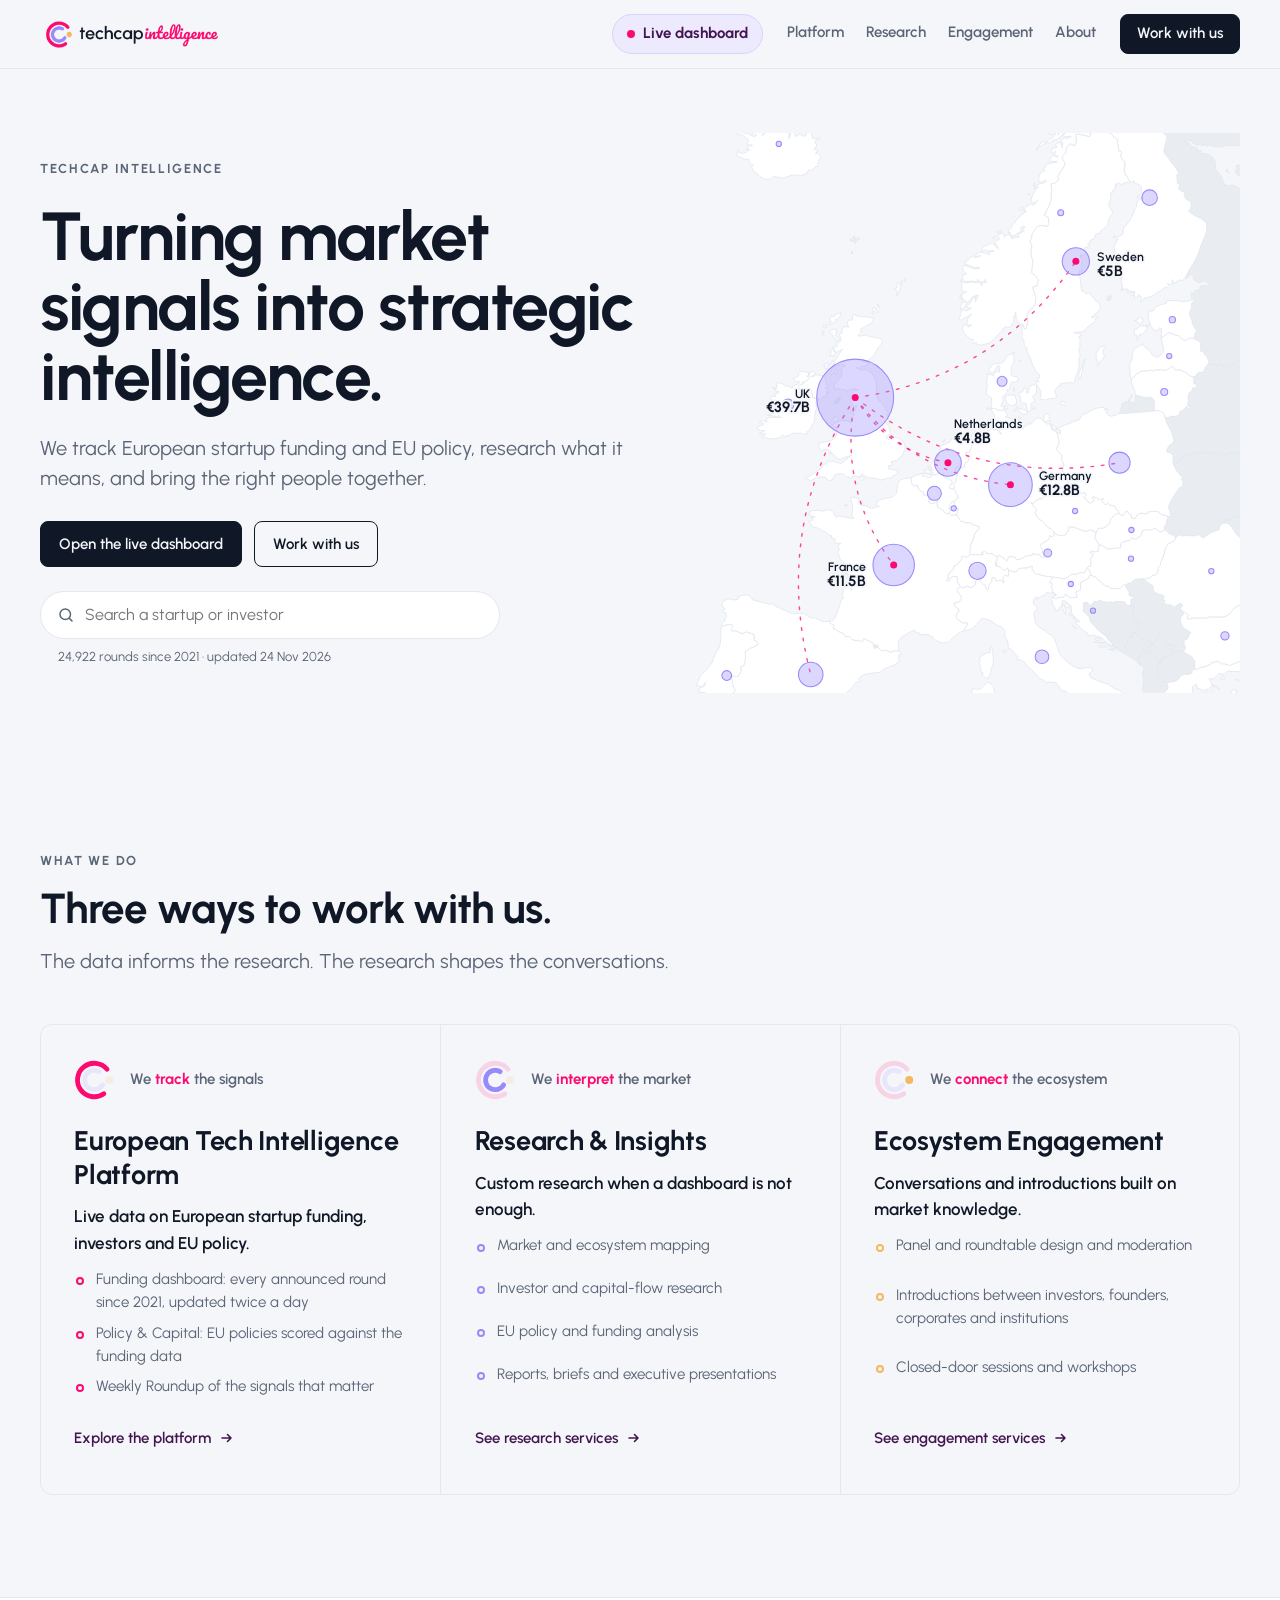
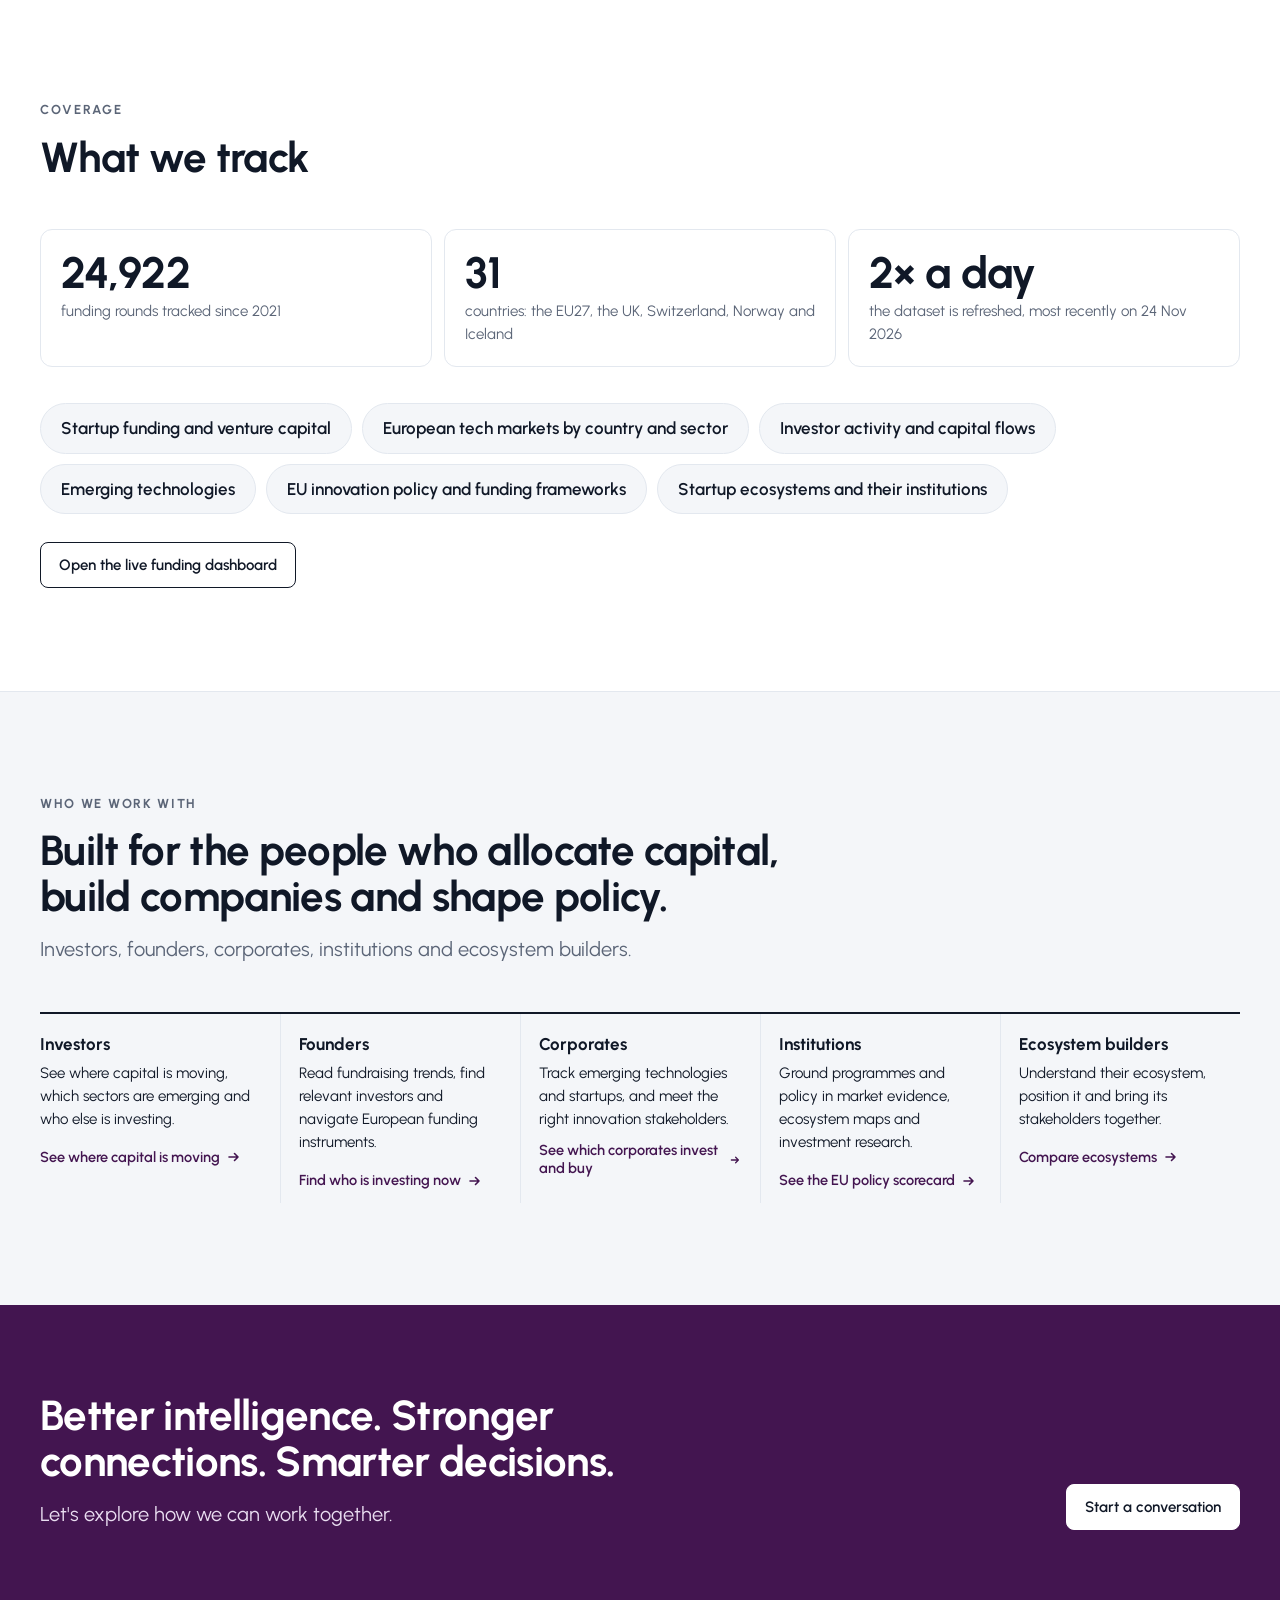
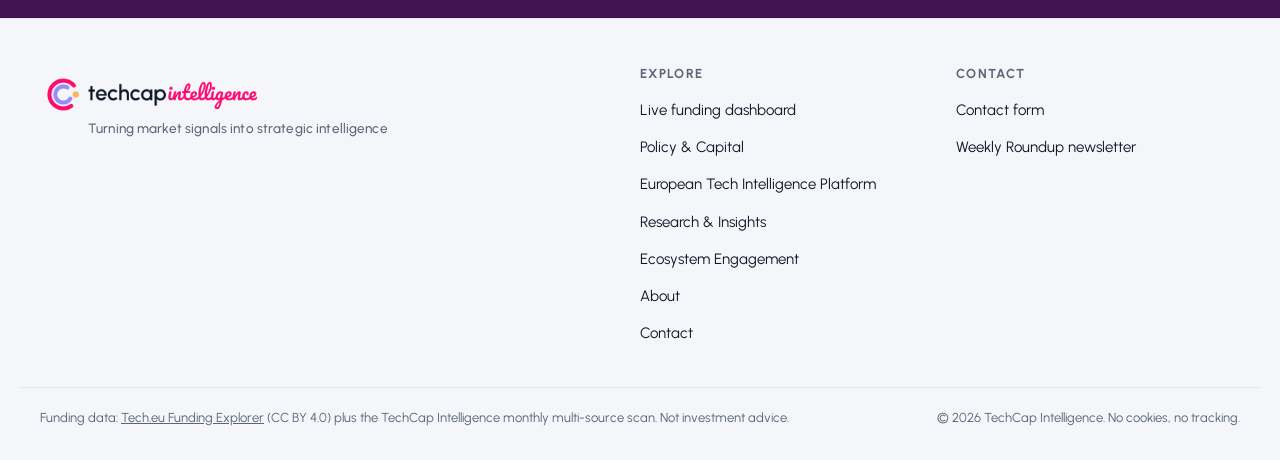
==== site/index.html @ 5c6d3307 "Update funding data" ====
<!doctype html>
<html lang="en">
<head>
<meta charset="utf-8">
<meta name="viewport" content="width=device-width, initial-scale=1, viewport-fit=cover">
<title>TechCap Intelligence · Turning market signals into strategic intelligence</title>
<meta name="description" content="Market intelligence, data-driven research and ecosystem expertise to help organisations understand markets, identify opportunities and make informed decisions. Live startup funding data, research and ecosystem engagement.">
<link rel="canonical" href="https://www.techcapintelligence.com/">
<meta property="og:type" content="website">
<meta property="og:site_name" content="TechCap Intelligence">
<meta property="og:title" content="TechCap Intelligence">
<meta property="og:description" content="Market intelligence, data-driven research and ecosystem expertise to help organisations understand markets, identify opportunities and make informed decisions. Live startup funding data, research and ecosystem engagement.">
<meta property="og:url" content="https://www.techcapintelligence.com/">
<meta property="og:image" content="https://www.techcapintelligence.com/assets/apple-touch-icon.png">
<meta name="twitter:card" content="summary">
<link rel="icon" href="assets/favicon.svg" type="image/svg+xml">
<link rel="icon" href="assets/favicon-64.png" sizes="64x64" type="image/png">
<link rel="apple-touch-icon" href="assets/apple-touch-icon.png">
<link rel="preconnect" href="https://fonts.googleapis.com">
<link rel="preconnect" href="https://fonts.gstatic.com" crossorigin>
<link rel="stylesheet" href="https://fonts.googleapis.com/css2?family=Urbanist:wght@400;500;600;700&display=swap">
<link rel="stylesheet" href="assets/site.css?v=20261121">
<link rel="stylesheet" href="assets/shell.css">
</head>
<body>
<a class="sh-skip" href="#main">Skip to content</a>
<header class="sh-head">
  <div class="sh-in">
    <a class="sh-home" href="index.html" aria-label="TechCap Intelligence, home"><span class="sh-logo" role="img" aria-label="TechCap Intelligence logo"><span class="w"></span><span class="m"></span></span></a>
    <div class="sh-right"><a class="sh-dash" href="dashboard.html"><span class="sh-dot" aria-hidden="true"></span><span><span class="sh-long">Live </span>dashboard</span></a><button class="sh-toggle" type="button" aria-expanded="false" aria-controls="sh-nav"><span class="sh-bars" aria-hidden="true"></span><span class="sr-only">Menu</span></button></div>
    <nav class="sh-nav" id="sh-nav" aria-label="Main">
      <a class="sh-dash" href="dashboard.html"><span class="sh-dot" aria-hidden="true"></span><span><span class="sh-long">Live </span>dashboard</span></a>
      <ul><li><a href="platform.html">Platform</a></li><li><a href="research.html">Research</a></li><li><a href="engagement.html">Engagement</a></li><li><a href="about.html">About</a></li></ul>
      <a class="sh-cta" href="contact.html">Work with us</a>
    </nav>
  </div>
</header>
<main id="main">
<script>if(/(^|[#&])(year|country|sector|cmp)=/.test(location.hash))location.replace('dashboard.html'+location.hash)</script>
<script type="application/ld+json">{"@context":"https://schema.org","@type":"Organization","name":"TechCap Intelligence","url":"https://www.techcapintelligence.com/","slogan":"Turning market signals into strategic intelligence.","description":"Market intelligence, data-driven research and ecosystem expertise to help organisations understand markets, identify opportunities and make informed decisions.","logo":"https://www.techcapintelligence.com/assets/apple-touch-icon.png","areaServed":"Europe"}</script>
<section class="hero">
  <div class="wrap hero-in">
    <div class="hero-text">
      <p class="eyebrow">TechCap Intelligence</p>
      <h1>Turning market signals into strategic intelligence.</h1>
      <p class="lead">We track European startup funding and EU policy, research what it means, and bring the right people together.</p>
      <div class="cta-row"><a class="btn btn-solid" href="dashboard.html">Open the live dashboard</a><a class="btn btn-outline" href="contact.html">Work with us</a></div>
      <div class="hero-search" role="search">
        <label class="sr-only" for="heroSearch">Search a startup or investor</label>
        <input id="heroSearch" type="search" placeholder="Search a startup or investor" autocomplete="off" aria-controls="heroHits" aria-autocomplete="list">
        <ul id="heroHits" role="listbox" hidden></ul>
        <p class="hero-search-note">24,922 rounds since 2021 · updated 24 Nov 2026</p>
      </div>
    </div>
    <figure class="hero-map">
  <svg viewBox="130 60 560 640" role="img" aria-label="Map of Europe. Circles show disclosed startup funding by country in 2026 to date. Largest: UK €39.7B, Germany €12.8B, France €11.5B, Sweden €5B, Netherlands €4.8B.">
    <g class="land"><path class="out" d="M273.6,485.6L270.1,486.2L270.8,484.3Z"/><path class="out" d="M264,367L260.7,369.3L258.5,368.4L260.5,365.3L263.7,362.4L265.6,362.5Z"/><path class="in" d="M274.9,429.8L270.2,430.8L265.1,433.2L261.4,431.9L257,426.5L252.8,426.3L255.3,424.7L251.6,422L248.7,421.4L243.9,422.9L241.3,420.3L240.3,416L243.3,414L254,411.7L257.9,409.6L261.3,405.2L261.5,396.4L258,396.1L253.2,397.1L254.2,395.3L263,389.6L267.4,388.6L274.1,389L276.7,391.7L276.4,388.4L279.6,390.2L278.3,386.1L281.3,381.5L280,380.3L280.7,377.3L282.7,376.4L284.1,371.7L280,372L276.4,363.2L276.6,360.9L279.3,356.6L282.5,354.1L285.7,353.7L280.6,352.4L275.7,353.5L273,355L268.8,352.8L265.7,353.9L262.3,351L260.2,354.2L258.3,349.7L258.5,346.8L260,347L262,343.7L267.6,336.7L266,331.7L268.4,326.5L271.1,327.2L268.5,323.9L265.1,324.6L262.8,326.4L264.8,321.5L261.2,323.5L260.7,327.3L255.9,336.5L253.3,335.7L256.4,329.9L258.9,327.5L257.5,326.9L259,321.5L264.4,311.9L268.2,307.1L261.3,310.7L258.8,309.4L258.3,306.2L256.5,305.1L262.2,303.3L260.9,301.8L265.3,298.2L266.5,295.4L264.5,291.4L265.6,288.9L268,288.3L266.8,285.1L269.7,280.8L275,282.1L273.1,277.8L274.9,273.6L278.9,274L279.7,268.1L281.7,267L283.7,269.4L286.6,268.7L287,270.1L290.1,269.7L303.7,271L302.1,275.3L300.2,277.6L289.2,283.7L288.1,286L290,287.2L285.4,291.8L288.7,292.1L294.9,290.8L298.5,292.5L308.6,294.4L310.7,294.4L312.8,296.9L313.4,299.8L309.3,304.4L304.6,312.8L299,318.7L296.4,320L290.5,321.1L294.6,321.6L297.1,324L295.1,326.4L292.5,326L286.9,328.7L283.7,328.3L290.4,331.2L293.4,330.1L296.4,330.7L301.5,334.7L306.2,343.4L307.4,362.3L308.7,365.3L314.3,369.9L317.4,375.7L320.5,379.9L318.5,381.9L321.3,392L316.1,389.1L320.9,395.2L322.8,402.6L317.6,407.7L320.4,410.5L324.8,407.5L331.6,408.7L335.8,410.9L339.1,414.6L339.4,421.3L335.6,429.6L331.7,432L330.8,434.5L326.2,434.7L323.1,436L325,437.2L324.5,439.9L320.1,440.4L320.9,443.7L331.2,445.7L330.3,449.8L324.9,452.1L323.2,454.7L320.6,454.1L311.8,456.7L306.2,454.6L297.7,454.3L289.3,449.6L290.1,451.6L287.2,452.7L279.8,451.8L279.2,454.6L272,452.9L269.1,450.2L266,449.3L259.9,449.9L255.9,456.4L252.4,457.8L247.8,452.9L239.4,453.4L230.9,457.7L228.4,455.1L225.4,455.7L226.9,452.6L230.5,452.3L243.9,442.9L245.8,438.7L249.3,438.3L251.6,435L256.6,435.1L266.4,437.8L278.7,427.8ZM262.3,387L263.5,388.7L259,390.7L257.3,387.3L257.8,384.5L261.3,384.5ZM335.5,233.4L334.5,231.1L335.8,228.6ZM332.6,232.3L333.8,235.3L335,234.9L331.4,244.4L329.3,246.2L331.1,241.8L327.5,237.2L331,236.7L329.7,233L331.7,230.7ZM339.7,227.2L338.6,230L338,227.2ZM303.2,267.1L300.9,264.5L302.5,264.4ZM305.6,262.1L308.7,264.5L307.2,265.7L302.2,262.7L303.2,259.2L306.1,260.6ZM310.2,259.4L307.4,256.3L308.2,255.2ZM261.9,336.6L259.3,335.2L259.3,331.9L260.7,330.1L262.5,331.5ZM258.7,314.5L253.5,314.5L255.1,310.1L253.4,308.2L256.5,306.8L259.7,311.3ZM251.9,322.6L250.8,328.9L247.8,329.3L248.4,325.4L246,326.3L247.4,323.8ZM253.2,325.7L252.1,324.7L254.8,322.3L254.9,320.7L258,319.7ZM265.6,268.3L263.1,271.7L259.8,273.2L260.9,275.2L253,279.5L251.9,277.7L255.3,276L253.4,273.5L255.4,268.7L258.5,270.3L258.3,268.2L266,265.1ZM261.1,287.5L260,291.8L265.1,295.2L260.7,298.4L260.6,294.6L257.1,293.7L256.5,290.5L253.9,289L253.4,286.9L255.9,284.8L260.7,283.9ZM249.6,280.2L250.6,281.8L247.3,283.1L245.9,280.3ZM245.5,292.6L244,291.8L245.3,286.2L246.9,286.9ZM240,363.4L234.2,362.6L232.4,354.6L231.2,353.4L228.8,356.8L225.5,358.7L219.7,354.8L217.5,349.4L219.1,347.5L223.6,346.3L222.1,344.7L227,343.7L230.8,338.5L233.2,337.6L234.4,339L237.2,336.5L243.5,336.9L247.7,338.5L248.4,343.2L250.7,348.8L247.8,351.2L251.5,352.6L251.5,357.9L249.7,354.9L249,361.3L245.9,361.4L242.4,364.9ZM293.4,455.2L289.6,456.9L287,453.7L290.2,452.7Z"/><path class="out" d="M882.3,482.6L872.6,486.6L870.9,491.1L865.5,495.2L864.3,498.4L862.4,497.8L857.1,502.2L850.7,505.3L846,512.8L845.1,517.4L842.1,520.7L844.9,515.6L843.1,512.3L841.7,517L839.1,519.7L840.5,524.1L844.4,529L841,528.7L838,525.2L834.5,526.5L832.4,524.9L827.2,525.5L820.9,524.7L820.7,527.7L818.4,529.3L814.2,527.7L803.8,533L796,530.9L791.7,530.6L794.6,527.3L789.9,527.6L787,526.4L799.7,524.8L802.1,520.7L799.1,522.8L795.4,523.1L792.4,521.2L790.3,515.3L786.2,510.9L790.2,516.6L791.3,523L786,524.1L780.3,526.6L775.5,529.6L775.4,534L773.6,540.7L770.4,547.1L761.8,553.7L765.5,560.8L765.6,562.7L762.9,560.7L757.3,561.3L750.9,566.8L743.4,565.9L741.2,563.9L745.4,561.4L744.6,558.1L747.4,553.1L747.1,551.1L749.7,547.8L750.1,544.8L747.6,539.5L750.4,536.4L752.1,539.5L753.2,537.2L758.3,537.5L759.4,536.1L762,537.8L766,535L762.3,533.2L760,526.9L754.7,525L752.9,518.8L745.9,515.5L745.3,509.1L742.2,504.1L740.7,505.5L736.7,502L733,502.1L732.3,503.7L729,500.9L725.9,501.2L721.1,498.5L716.8,498L712.5,501.4L706.8,502.3L704,505.8L699.5,508L698.3,513.2L688.1,517.1L680.2,523L674.6,519L668.6,520.6L660,519.9L656.7,520.6L652.3,519L648.8,522.8L646.6,519.4L643.7,519.2L639.8,516.9L637.9,513.7L636,514L635.7,510.2L637.7,507.3L640,498L644.2,498.5L642.2,495.3L642.2,492.5L640.2,487.1L644.6,478.1L652.7,465.6L656.4,464.3L657.3,459.3L655.1,455.8L656.6,454.1L648.7,444.6L647.1,440L648.1,437L651.7,437.7L653.9,435.5L656.4,430.3L668.7,426.5L677.9,425.3L690.3,426.2L695.5,425.5L697.9,428.2L702.6,427.5L705.1,429.8L706.2,426.9L710.6,425.6L716.7,425.7L719.1,427.7L720.2,424.9L723.7,422.3L727.9,426.8L730.5,424.9L738.6,421.9L741.9,424.7L745.1,425.3L745.8,422.9L743.1,417.9L743.6,412.6L746.5,406.3L751.1,403.6L756.8,402.1L760,402.5L763.7,399.8L763.8,396L765.5,394.6L771.1,394.2L773.8,391.4L781.6,388.9L784.7,390.2L789.1,395.3L794.3,398.5L794.5,400L791.3,401.9L796,409.3L795.9,411L799.4,410.1L802.9,410.5L807.4,408.3L809.7,410.9L811.9,410.6L815.9,417L816.9,421.3L821.9,424.3L824.2,421.3L827.5,420.8L831.1,422.7L835.9,422.8L837.2,420.3L845.4,414.4L848.5,416.2L851.6,419.6L857.7,421.9L859.6,417.9L862.9,418.8L865.7,418L870.4,419.4L873.7,417.3L876.4,419.1L878.6,418.5L884.3,420.1L887.5,418.2L891.5,425.2L890.1,430.5L887.7,432.8L889.4,434.5L893.2,434.5L890.9,436.6L890.6,442.1L893.7,442L897.7,447.3L898.1,457.7L886.1,462.2L884.7,466.2L879.7,472L880.6,478.1L881.8,478.1ZM796,532.3L791.2,533.4L789.9,532.4Z"/><path class="out" d="M727,691.2L723.1,692.6L722.8,690.6L725.7,689.1ZM1000,683.8L998.1,684.4L988.4,695L978.1,702.5L967.8,706.1L961,704.4L956.4,705.2L945,715.5L938.5,717.5L935.6,715.9L930.4,716.7L930.5,725L933.7,729.3L929.5,732.2L930.1,736.1L927.7,740.9L922.6,740.6L923.1,738.5L918.7,732.4L923.1,722.6L922,719.4L919.1,717.9L913.4,724.2L912.1,727.7L909.7,729L898,727.3L894.4,728.7L890.2,734.3L886.8,741.6L881.8,746.9L871.6,751.7L866.5,754.7L858.2,753.5L850,747.5L836.6,744.7L823.7,746.5L822.8,748.3L823.8,754.5L823.5,759.6L822,761.6L818.9,760.8L809.8,766.5L803.2,765.7L798.8,763.4L795.6,757.3L789.8,758.4L785.1,757L781.8,757.5L780.4,760.8L777.4,762.6L778.1,759.8L773.1,761.2L770.7,763.1L766.9,763L769.8,760.7L775.1,759.1L779.8,752.9L763.7,756.5L761.7,755.5L766.5,752.6L765.8,750.8L759.8,748.7L756.1,742.5L758.6,741.1L757.7,735.4L752.2,734.6L747,732.5L745.4,733.9L739.7,732L741.6,727.9L740,723.9L742.3,723.3L744.6,727.8L749.5,727.9L753.6,726.1L748.3,723.8L746.5,720.6L750.1,715.8L747.4,715.5L746.4,711.2L742.7,707.8L745.8,702L744.1,701.3L732.1,705.8L731.2,693.8L733.4,692.6L739.2,682.7L743.9,681.8L748.3,679.5L752.2,681.9L758.3,679.2L756.4,676.6L760.3,676.2L759.7,678.9L765.8,677.1L771.7,676.4L778.8,673.7L773.7,672.2L776.1,669.4L790.7,663.4L782.2,663.8L775.9,660.6L775.9,656.6L779.4,654.6L789.9,653.9L796.8,651.1L805.2,651.6L812.5,649.2L814.8,643.6L823.7,634.7L826.5,630.6L842.5,619.1L856,616.4L865.2,613.7L868.6,610L871.3,610L871.7,613.2L875.5,615.9L880.4,616.6L885.7,612.9L888.1,612.8L891.9,617.8L898.4,619.6L902,615.9L908,618.1L920.1,616.4L923,617.2L931.2,616.1L946.7,605.8L953.8,606L961.3,603.6L970.4,593.7L975.8,586.1L976.6,583.4L976.6,583.4L982.2,583.2L983.3,581.1L992.3,578.6L992.9,575.4L996.3,573.7L1000,575.2L1000,683.8ZM754.1,642.9L754.2,645.5L759,651.5L761.9,653L775,655.6L774.4,660.9L771.5,662.4L760.8,662.3L756.9,665.2L749.8,667.1L746.9,674.4L739.4,680.4L733.3,690.3L731.3,691.8L731.2,686.3L734,682.7L738.3,679.5L739.2,677.4L727.5,680L725.9,677.6L730,671.6L728.9,665.1L733.2,660.5L731.6,656.2L726.8,654.4L729.6,651.3L730.2,648.3L735.1,646.4L737,644.4L741.6,643L746.3,645.7L751.8,643Z"/><path class="out" d="M412.6,820L412.6,820L412.9,814.3L411.7,809.3L414.2,798.1L411.7,795.1L416.3,789.3L419.3,787.7L418.9,785.3L423.5,784.2L429.5,779.9L439.7,776.9L443.1,779L449,780.2L448.8,784.2L452.8,791.1L455.7,787.8L464.7,783.6L466,788.1L463,791L459.8,796.7L454.7,800.5L453.7,803.8L455.7,810.4L463.4,816.3L463.8,820L412.6,820Z"/><path class="out" d="M1000,767L990.6,778.5L980,791.4L961.5,814.1L952.8,815.3L946.1,814L941.9,811L939.8,811.2L940.9,805.7L937.5,799L937.2,795.4L939.3,791.6L937.1,789.8L938.9,785.3L943.6,783.9L941.9,781.3L945.5,773.8L942.7,769.6L939,768.9L940.3,766.1L932,768.5L929.2,764L927.7,755.6L925.7,751.5L922.4,749L922.6,740.6L922.6,740.6L927.7,740.9L930.1,736.1L929.5,732.2L933.7,729.3L930.5,725L930.4,716.7L935.6,715.9L938.5,717.5L945,715.5L956.4,705.2L961,704.4L967.8,706.1L978.1,702.5L988.4,695L998.1,684.4L1000,683.8L1000,767Z"/><path class="in" d="M443.8,544.2L445.3,545.5L443.7,550L442.9,554.7L444.4,554.9L448.4,556.1L450.7,559L453.6,559.6L456.3,556.9L457.9,559.6L457.4,566.9L453.8,565.2L451.2,568.2L452.8,573.6L451.1,573.9L449.5,571L443,572.1L441.5,568L438.9,568.1L438.6,572.4L434.7,577.6L434.9,581.6L433.5,582.7L430.8,578.7L431.5,576.9L428.7,576L425.9,572.8L424.8,568.1L420,572.2L420.5,574.4L418.3,577.7L414.9,579.6L411,578.1L404.4,579.9L402.7,578.8L399.1,573L399.3,567.3L394.1,566.6L390.6,568.9L391.3,570.4L388.2,572.6L386.5,570.9L388.6,569.6L388.3,566.2L390.2,562.1L394.3,559.1L395.4,554.7L398.1,553.7L404.4,546.8L403,545.1L405.5,543L407.7,544.5L411.2,544.2L414.3,541.2L415.6,541.8L426.7,542L429,541.3L426.6,539.7L430,538L433.9,540.8L438.6,540.6Z"/><path class="in" d="M568.6,304L565.7,307.3L565.9,312.4L567.6,314.2L565.3,318L561.8,321.9L561.4,324.4L559.1,326L560.5,322.1L557.9,318L557.7,311.5L562,304.7L565.3,304.4L566.3,302.4ZM539.9,341.9L538.2,341.5L538,335.6L540.3,328.4L541.4,327.7L544.4,317.4L545.6,317.8L542.2,329.9ZM475,280.7L475.9,283.7L478,283.3L479.8,275L478.5,268L480.3,265.7L481.4,261.9L484.2,260.7L487.8,256.3L488.9,248.4L485.7,238.3L485.5,235.8L489.8,234.7L491.9,227.7L488.7,223.4L483.9,219.4L485.4,206.5L483.4,199.4L483.3,191.9L484.5,190.1L482.2,183.5L484.4,178.9L484,176.5L488.9,168.6L492.2,166.1L495.3,165.5L502,166.7L503.7,163L502.9,156.4L498.5,153.8L502.9,145.4L506.1,137.2L506.5,129.3L507.1,124.7L506,118.3L510.6,117.3L514.6,113.9L513.8,109.8L521.9,96.4L522,94.1L518.8,88.2L519.3,86.3L522.6,83.3L523.9,77.1L528.2,72.1L533.5,74.8L535.3,69.2L534.4,61.9L536.2,60.9L539.6,62L542,61.9L550.2,64.2L552.1,61.2L549.6,60L550.9,58.3L551.9,54.9L551.6,51.6L549.4,49L553.5,48.2L556,49.2L556.4,50.8L566.7,58.2L573.8,60.1L577,62.7L578.2,65.3L579.4,65.2L582.8,68.7L582,70.7L583.4,76.5L583.5,80.3L585.9,80.5L586.7,82.5L585.9,86L586.9,88.5L590.8,93.8L590.7,99.2L589.6,101.6L591.3,108.1L592.9,108.8L596.6,116.1L594.3,117L592.2,116.3L588,118L587.1,119.3L583.3,116.8L581.6,118.8L579.8,118L579.7,123.7L576.7,125.6L576.7,128.1L573.8,128.9L574.8,134.4L571.7,143L573.3,144.7L576.6,150.3L576.3,152.2L572.5,157.4L571,164.7L565.9,170.1L563.1,171.6L561.6,175.1L557.8,175.2L555.1,181L550.8,182.8L550.3,185.5L548.1,187.2L550.2,187.2L549.9,189.4L544.1,191.4L546.1,196.5L544.2,198.9L541.5,200.3L539.7,199.1L540.2,203.1L542.6,205.2L541.4,206.8L540.5,213.8L541.8,217.9L538.8,217.2L538.4,220.6L539.6,226.6L540.3,234.8L541.2,240.5L544.8,241.5L546.2,243.9L549.4,242.4L553.2,247.3L556.9,249.4L556.9,251.8L559.9,253.2L561.9,256.1L562.8,260.3L554.8,268.8L552,270.4L554,271.3L558.2,268.8L559.7,270.5L557.4,271.6L556.3,275.8L547,282.4L545.8,284.3L541.7,287.4L533.8,287.8L532.6,288.5L539.5,289.2L541.3,291.2L538.1,292.7L539.9,297.7L539.1,299L539.4,304.5L537.9,307L539.6,314.1L537.7,319.6L538.7,324.1L537,332.5L534.8,337.4L533.2,343.8L531.1,346.2L528.5,344.9L524.7,345.9L521.2,345.6L516.9,346.6L517.5,348.9L515,348.7L510.7,353.8L510.7,356.1L512.6,360.7L510.5,363.8L505.7,363.2L499.4,365.2L493.7,363.8L494.8,357.3L494.3,354.7L489.8,347.2L488.7,343.6L492.4,344.3L490.5,340.2L493.1,339.9L493.3,336.2L491.2,335.1L487.5,329.6L484.1,322.3L482.9,317.2L481.7,317.7L480.7,311.9L478.9,311L478.6,305.1L476.7,304.5L475.5,301.8L475.3,296.7L473.1,296L473.4,293.6L472.7,279.8Z"/><path class="in" d="M295.1,734.5L291.8,734L292.6,731.9ZM325.6,712.6L330.9,713.9L330.9,715.3L326.4,722L323.1,723.5L318,720.5L316,716.8L313.4,718.3L311.5,715L319.4,710.4L326.3,708.5ZM345.9,713.6L338.3,709.8L338.7,707.8L345.1,709.2ZM293.2,728.5L289.2,728.3L292,724.6L295.9,724.2L296.8,726.2ZM253.1,617.9L253.4,619.9L258.7,622.9L256.9,626.5L260.1,627.3L265.5,630.8L268.3,631.6L270.8,635.2L275.6,635.4L279.4,639.2L290.7,641L292.2,637.6L302.6,642.7L303.7,645.1L304.2,648.9L308.1,647.8L313.1,652L316.2,650.8L323.5,653.6L324,652.5L329.2,651.4L333.2,652.7L334.5,656.1L332,656.6L332.6,663.9L328,667.4L315.4,672.7L311,676.3L301.9,677.2L292.3,678.9L286.1,683.5L288.9,686.2L283.4,687.9L278.5,694L269.4,702.8L263.8,710.2L264.4,720.8L266.9,725.2L270.6,728.8L265.6,732L259.2,734.5L253.5,740.1L248.9,749.5L248.4,752.5L239.2,751.3L233,754.2L229.6,757.2L226,763.1L220.7,766.8L218.8,764.7L213.5,764L209.7,765.4L201.2,762.8L197.9,763.2L190.9,760.7L181,759.4L174.6,762.9L169.8,762L165.2,762.7L160.4,768.4L155.2,769.7L148.4,764.3L146.7,760.5L146.2,754.2L144.2,750.6L143.9,745.2L138.1,738.1L128.7,736.1L129.1,726.6L130.9,723.7L136.9,718.6L139.9,718.5L141.8,715.6L139.2,715.1L136.4,707.9L138.8,702.4L143.9,699.2L145.5,696.1L142.9,693.5L141.8,685.5L139.4,680.2L148.2,681.3L152.2,675L151.2,670.3L155.4,668.2L156.9,661.2L156.8,652.8L161.9,649.2L167.5,646.9L171.5,644.1L169.2,640.4L166.7,639.7L166.9,633.3L158.3,630.2L153.3,632.3L145,628.9L141.8,629.7L140.1,627.3L142.4,625L141.7,622L136,622L131.3,623.7L129.7,623.1L130.5,619.5L134.6,616.7L132.7,615.9L134.9,613.5L134.9,608L131.7,608.4L131.4,606.5L133.9,604L132.2,603.1L130,598.5L132.1,594.5L138,592.3L143.3,593.8L148.6,592.8L149.3,589.7L153.9,588.2L159.2,588L162.2,589.4L165.2,593.6L184.3,598.5L188.3,598.3L190.9,600.5L208.6,608.5L212,609.3L219.3,608.9L224,609.5L232.5,614.7L235.6,613.4L243.8,618L249.6,618.7Z"/><path class="in" d="M640,498L637.7,507.3L635.7,510.2L636,514L630.8,516.3L625.4,512L619.7,513.8L616.6,513.3L610.9,514.4L609.2,519.9L603,524.4L598.6,522.7L596.4,525.6L588.1,527.7L586.3,529.1L585.8,534L571,535.7L563.8,531.2L561.2,531L556.3,522.6L557.3,517.6L560.5,511.4L565,511.8L569,510.1L573.6,505.7L574.3,501.2L580.4,495.3L583.9,494.5L586.1,496.9L588.8,496.6L592.7,491.6L595.9,495.7L598.1,496.3L598.2,500.1L602.8,500.2L604,496.9L606.8,495L610.6,494.4L615.7,495.5L617.4,493L625.6,492.1L629.6,493.1L631.9,495.9Z"/><path class="in" d="M553.5,566.1L550.4,565.5L549.5,568.9L540,573.7L540.2,582.1L534.7,584.7L536,590.8L528.1,591.1L522.9,587.2L520.4,591L514.3,590.5L512.5,592.5L507.6,590.5L509.9,588.9L512.4,588.2L507.3,583.3L508,580.3L505.9,578.6L508.1,575.4L504.1,573.5L509.1,567.5L521.8,569.5L529.5,564.4L536.4,564.1L539.4,562.3L544.5,562.5L546.4,558.2L549.4,558.2L551.3,563.1Z"/><path class="out" d="M657.9,607.5L656.7,611.4L653.9,613.4L654.4,620.3L657.8,625.6L665.6,630.7L662.1,638.2L658.2,639.7L658.3,644.6L660.4,648.7L657.7,652L655.8,651.3L644.7,655.3L646.8,645.3L640.4,644.2L634,637.1L628.7,633.9L626.3,636.1L626.9,639.3L622.8,644.5L622.5,643.1L615.4,639.5L608.6,637.2L602.6,632.3L602,630.5L606.2,629.4L606.5,626.1L601.9,620.5L606.9,619.5L607.3,618.2L602.9,614.5L599.7,613L599.2,607.9L601.1,603.8L601.7,599.5L596.2,600.3L597.5,597.8L597.6,592.6L601.7,592.7L600.6,590.7L595.1,588.2L595.6,585.2L591.5,578.5L592.4,576.2L595.1,574L597.1,574.5L601.8,570.1L611.8,569.3L613.2,570L615.4,572.8L622.5,577.2L623.2,583.2L627.6,586.5L634.5,588.6L635.6,590L633.9,593.3L636.9,594.6L634.2,596.2L639.1,599.1L643.7,599.5L647,602L653.1,597.3L657,599.1L653.9,603.5Z"/><path class="out" d="M985.1,820L1000,809.4L1000,820Z"/><path class="out" d="M1000,320.6L998.7,323L995.3,326.3L995.8,332.3L992.2,341.1L989.8,342.2L999.2,353L999.1,355.3L996,359.7L992.2,359.1L983.7,354.5L980.8,353.5L978,354.4L977.2,358.3L979,363L977.3,369.3L977.6,373.3L980,380.7L984.5,382.7L985.5,384.8L984.5,393.1L985.6,398.6L988,401.6L993.9,401.9L997,404.3L998.6,408.2L1000,409.1L1000,541.5L1000,541.5L988.6,541.1L986.2,539.6L982,539.5L979.2,541.1L976.4,540.6L971.1,543.8L963.7,546.3L959.3,545.3L954.7,546.1L946.8,545.4L945,546.7L938.9,547.8L937.4,552.1L927.9,548.2L923.7,545.7L911.3,540.8L902.2,541L895.1,536.7L891,538.9L888.1,538.4L883.2,534.4L873.7,533.9L872.7,532.8L876.9,528.8L873,528.2L874.8,526.2L879.3,527.6L886.9,523L885.2,516.9L886.7,512.8L886.5,507.9L889.2,508.5L889.5,504.4L894.1,502.8L885.7,498.5L883.1,499.1L879.2,494.9L882.3,494.2L885.5,491L889.8,490.3L887.7,487.4L892.2,483.4L897.8,476.2L895,473.3L892.5,474.2L891.9,476.7L886.7,479.4L888.9,475.8L882.3,482.6L881.8,478.1L880.6,478.1L879.7,472L884.7,466.2L886.1,462.2L898.1,457.7L897.7,447.3L893.7,442L890.6,442.1L890.9,436.6L893.2,434.5L889.4,434.5L887.7,432.8L890.1,430.5L891.5,425.2L887.5,418.2L884.3,420.1L878.6,418.5L876.4,419.1L873.7,417.3L870.4,419.4L865.7,418L862.9,418.8L859.6,417.9L857.7,421.9L851.6,419.6L848.5,416.2L845.4,414.4L837.2,420.3L835.9,422.8L831.1,422.7L827.5,420.8L824.2,421.3L821.9,424.3L816.9,421.3L815.9,417L811.9,410.6L809.7,410.9L807.4,408.3L802.9,410.5L799.4,410.1L795.9,411L796,409.3L791.3,401.9L794.5,400L794.3,398.5L789.1,395.3L784.7,390.2L781.6,388.9L773.8,391.4L771.1,394.2L765.5,394.6L763.8,396L763.7,399.8L760,402.5L756.8,402.1L753,398.1L749.4,387.5L744.4,383.6L745.5,379.1L749.8,378.1L751.7,379.4L755.6,378.7L761.4,371.1L760.4,368.7L757,367.3L755.8,364.2L752,363.1L746,364.2L745,358.6L739.1,356.9L734.7,352L733,351.5L733.3,348.6L727.7,345.9L727.3,342.9L728.4,339.4L724.9,334.9L724.3,328.1L720.2,326.9L717.4,324.8L714.3,324.2L710.6,325.1L705.9,330.2L703.7,328.4L703.1,324.8L699,323.9L695.1,326.4L692.2,323.8L688.9,325.5L686.7,323.9L686.8,321.1L684.1,315L682.6,314.1L678.7,308.6L676.8,309.6L677.1,300L676.3,298.6L669.8,295L670.7,288.5L673,287L667.7,278L667.3,274.2L664.5,267.8L664.4,265.3L666.7,259.8L667.1,254.4L669.5,251.6L667.3,249.5L666,244.1L667,242.4L669.8,244L671,240L675.9,239.3L677.1,234.9L683.2,234.5L688.7,235L688.8,233L686.2,232L682.3,229L675.2,230.9L669.4,227.9L668.2,222.7L666.3,221.5L663.2,224.8L659.2,226.5L663.9,216.9L670.8,206L673.9,199.1L677.7,188.1L682,178.4L683.9,172L684.3,164.3L683.6,162.8L678.6,158.2L669.1,153.8L663.5,149.5L665.1,147.7L666.6,142.2L665.5,138.2L660.6,135.6L658.2,131.7L658.9,129.4L657.7,126.9L654.8,126.7L652,123.5L653.1,120L652.5,117.8L650.7,117.9L650.3,109.8L649,108.8L652.1,106.6L651.4,104.3L647.7,98.1L644.5,94.6L641,89.4L635.8,83.3L635,80.6L637,71.7L638.7,66L638.2,62.8L636.4,61.7L630.4,56L624.2,54.6L620.6,48.4L621.2,41.6L620.3,39.6L617.7,39.4L621.4,35.7L622.9,33.5L623,28.7L627.2,25.4L627.8,23.5L627.4,19.7L631.1,21L633,20.4L633,18.8L631.3,15L636.5,15.8L637.9,14.6L638.2,12.2L639.8,11.3L638.6,8.8L644.1,10.6L647.4,10.9L648.8,13.5L647.1,14.5L642.1,14.4L641.8,15.5L645.1,18.2L647,17.3L650.3,17.3L650.6,19.1L653.1,16.5L654.3,17.7L654.9,22.9L656,23.1L656.5,18.6L660.7,17.1L666.2,17.3L669.1,15.1L674.2,15.3L681.6,17.1L693,20.4L700.4,24.2L701.6,25.2L705,24.6L713.2,27.5L715.3,26.8L713.7,24.9L722,29.7L727.8,30L733.7,38.7L736.1,39L738.4,45.4L738.6,47.6L737,58L734.9,62.6L729.7,69.1L722.7,73.6L715.5,74.9L711.8,74L706.7,74.3L703.2,75.4L695,76.1L687.3,73.5L684.8,75.8L683.8,73.8L678.5,74.2L675.3,73.3L674.5,74.1L671.1,73.3L667.2,70.3L667.4,68.6L662.4,68.6L658,69.7L661,70L664.3,71.6L664.6,73.6L670.2,76.9L672.6,76.7L674,79.9L678.5,80.6L676.8,83.8L678.6,83.5L684.2,83.9L687.5,85.2L693,89.7L694.3,97.9L693.3,101L697.5,105.1L700.2,108.6L704.1,117.6L706.6,119.7L711.1,120.4L712.8,119L719.1,121.4L722.7,124.6L729.2,124.5L734.5,124.9L735.6,122.4L738.1,120L738.4,118L734.7,112.2L732,111.3L729.4,112.9L726.8,113.1L717,106L716.3,104L718.2,102.1L717.5,97.8L719.5,96.5L723.8,97L730.2,100.1L734,99.1L735.7,100L741.1,99.8L747,100.9L748.7,100L748.4,97.3L749.5,94.8L752.9,93.1L749.3,89.1L747.4,88.3L741.6,83.6L739.4,78.3L742.3,73.2L743.3,67.4L745.9,64.7L748.2,61.1L749.4,57.1L750.2,50L754.4,50.5L759.7,48.1L764.8,49.7L765.3,52.8L767.6,51.2L771.3,52.8L768.7,48.2L766.9,37.7L762.5,31.4L760.5,29.9L756.1,29.8L754.8,28.8L753.3,24.7L752.1,19.3L749.9,12L745.7,5.5L736.8,2.7L736.6,1L742.3,1.5L744.7,0L764.1,0L764.1,0L768.6,2.5L770.1,4.9L762.5,11.6L761.3,19.6L762.7,22.2L769.4,22.9L773.2,26L776.6,27.8L781.2,26.6L787.4,19.6L788,18L785.2,11.6L784,7.4L782.1,5L785.9,0L1000,0ZM707.7,101.2L709.1,105.7L705.4,102.7ZM752.3,44.3L750.1,44.6L750.8,43ZM599,359.6L595.1,367L599.1,368.2L603,367.1L602.6,359.5L614.1,362.6L620.5,361.8L624.7,366.2L623.9,374.4L625.5,377.3L617.6,378.4L591.5,380.4L583.4,380.4L585.3,378.2L587.2,373.2L587.1,369.3L594.1,366.8L598.2,359.5ZM820.7,527.7L820.9,524.7L827.2,525.5L832.4,524.9L834.5,526.5L838,525.2L841,528.7L844.4,529L852.6,535.5L855.8,535.6L859.3,532.1L862.2,531.9L865.9,528.6L870.6,528.5L870.2,536.6L862.6,540.7L857.2,539.7L852.4,546.7L852,549.1L846.2,550.9L842.9,554L841.2,558.9L836.4,564.1L832.1,564.3L828.2,562.6L828.5,554L826.4,550L823.3,548.8L820.1,549.6L815,547.4L810.4,549.2L808.3,548L816,537.4L818,536.5L822.7,530.7Z"/><path class="in" d="M741.2,563.9L743.4,565.9L750.9,566.8L757.3,561.3L762.9,560.7L765.6,562.7L765.4,572.6L757.7,576.5L755.6,571.4L754.9,581.7L755.9,582.8L753.6,588.3L755.3,595.3L755.3,601L751.9,601.7L746.3,601.1L742.8,598L735.3,598.8L729.2,596.6L719.9,600.4L715.8,603.1L710.3,609.7L705.4,612.8L699.8,613.5L687.5,613.1L684.3,614.4L667.5,614.5L662.7,616.1L661.5,613.7L663.7,611.1L657.9,607.5L653.9,603.5L657,599.1L653.1,597.3L647,602L643.7,599.5L639.1,599.1L634.2,596.2L636.9,594.6L633.9,593.3L635.6,590L634.5,588.6L627.6,586.5L623.2,583.2L622.5,577.2L615.4,572.8L613.2,570L617.2,568.2L619,568.7L622.2,565.4L625.4,565.4L628.5,561.1L628.8,556.6L631.3,554L631,552.1L634.6,543.5L636.7,534.8L640.5,529.1L646.2,526.6L648.8,522.8L652.3,519L656.7,520.6L660,519.9L668.6,520.6L674.6,519L680.2,523L688.1,517.1L698.3,513.2L699.5,508L704,505.8L706.5,505.4L709.8,507.1L713.3,510.9L717.5,517.6L727.8,527.7L731.8,530L736,537.1L736.9,541.3L736.5,548.8L737,552.5L739.5,559.7L738.4,561.1Z"/><path class="in" d="M131.3,623.7L136,622L141.7,622L142.4,625L140.1,627.3L141.8,629.7L145,628.9L153.3,632.3L158.3,630.2L166.9,633.3L166.7,639.7L169.2,640.4L171.5,644.1L167.5,646.9L161.9,649.2L156.8,652.8L156.9,661.2L155.4,668.2L151.2,670.3L152.2,675L148.2,681.3L139.4,680.2L141.8,685.5L142.9,693.5L145.5,696.1L143.9,699.2L138.8,702.4L136.4,707.9L139.2,715.1L141.8,715.6L139.9,718.5L136.9,718.6L130.9,723.7L129.1,726.6L128.7,736.1L120.2,737.9L115.2,734.9L107.3,731.6L99.7,731.6L105.1,723.7L107.2,717.1L106.9,711.7L109.5,707L109.6,700.8L113.2,702.4L111.4,699.6L103.9,699.1L104.4,694.3L110,692.4L111.5,687.8L106.9,693L101,691.6L106.2,678.6L111.2,675.2L119.8,664L119.3,662.3L123.7,653.4L126,650.5L128.1,644.5L129.1,630L129,625.7Z"/><path class="in" d="M647.1,440L648.7,444.6L656.6,454.1L655.1,455.8L657.3,459.3L656.4,464.3L652.7,465.6L644.6,478.1L640.2,487.1L642.2,492.5L642.2,495.3L644.2,498.5L640,498L631.9,495.9L629.6,493.1L625.6,492.1L617.4,493L615.7,495.5L610.6,494.4L606.8,495L604,496.9L602.8,500.2L598.2,500.1L598.1,496.3L595.9,495.7L592.7,491.6L588.8,496.6L586.1,496.9L583.9,494.5L583.3,492.2L579.8,489.2L579.1,486.4L575.2,486L570.9,483.5L568.8,485.2L564.3,481.3L566,477.9L561.6,479.2L557.5,476.7L553.5,475.9L555.4,480.1L551,483.6L543.7,476.5L546.5,472.9L544.4,471.2L540.5,472.4L536.3,469.6L530.8,468.3L529.3,465L525.4,463.9L525.3,466.8L522.9,467.5L525.5,458.4L523.7,453.6L521.1,452.3L521.2,449.9L519.1,445.3L521,439.5L518,433.2L518.7,429.3L517.2,426.7L511.7,421.6L514.8,416.2L515.3,412.1L512.8,402L517.3,403.9L516.8,399.7L512.2,398.8L512,396.9L514.4,397.5L518.8,395.1L534.4,389L538.3,388L542.8,381.6L547.1,380.4L551.8,377L559.4,374.4L565.6,373.4L571.7,376.3L567.3,375.3L571.1,382.2L575.4,383.7L581,382.3L583.4,380.4L591.5,380.4L617.6,378.4L625.5,377.3L628.9,377L634.1,379.6L636,382.2L636.6,385.3L639.4,392.8L643.2,399.8L645.4,405.1L646.8,410.9L646.2,413.5L640.7,417.8L638.6,422.3L638.7,424.2L642.7,425.6L645.9,428L645.8,437.9Z"/><path class="in" d="M579.7,0L582.7,1.9L583.6,0.2L586.4,0.9L584.2,8.4L584.3,13.6L583.6,16.2L584.6,18.5L586.8,15.2L586.7,12.8L591,0L593.5,0L593.5,0L593.2,3.7L594.1,4.3L594.8,9.5L597.3,6.5L597.5,1.1L598.5,0L603.6,0L603.6,0L603.4,0.3L605.4,0.1L607.5,9.4L608.3,4.2L608.1,0L625.1,0L625.1,0L627.5,1.4L628.5,4.2L625.5,6.8L624.4,8.9L622,10.2L613,11.4L613.6,12.5L620.4,13.4L621.9,17.7L623.4,18.5L626.1,17.3L625.7,15.2L631.3,15L633,18.8L633,20.4L631.1,21L627.4,19.7L627.8,23.5L627.2,25.4L623,28.7L622.9,33.5L621.4,35.7L619.5,32.5L621.5,25L618.7,21.1L612.2,19.2L606.7,14.9L604.6,15.9L601.6,19.7L597,20.5L594.4,27.2L594.4,37L595.6,42.3L594.8,44.9L593.1,45.8L591,52.4L581,49.4L580.2,51.6L577.3,53.6L569.4,53.2L568,50.3L560.9,41.8L558,42.1L556.6,44.3L557.2,47.6L553.5,48.2L553.5,48.2L549.4,49L551.6,51.6L551.9,54.9L550.9,58.3L549.6,60L552.1,61.2L550.2,64.2L542,61.9L539.6,62L536.2,60.9L534.4,61.9L535.3,69.2L533.5,74.8L528.2,72.1L523.9,77.1L522.6,83.3L519.3,86.3L518.8,88.2L522,94.1L521.9,96.4L513.8,109.8L514.6,113.9L510.6,117.3L506,118.3L507.1,124.7L506.5,129.3L506.1,137.2L502.9,145.4L498.5,153.8L502.9,156.4L503.7,163L502,166.7L495.3,165.5L492.2,166.1L488.9,168.6L484,176.5L484.4,178.9L482.2,183.5L484.5,190.1L483.3,191.9L483.4,199.4L485.4,206.5L483.9,219.4L488.7,223.4L491.9,227.7L489.8,234.7L485.5,235.8L485.7,238.3L488.9,248.4L487.8,256.3L484.2,260.7L481.4,261.9L480.3,265.7L478.5,268L479.8,275L478,283.3L475.9,283.7L475,280.7L474.7,279.2L468.5,277.3L466.3,272.6L465.9,264L465.5,268L463.5,269.5L463.8,275L460.6,281.1L456.6,282.2L454.9,281L450.2,284.3L451.2,285.5L445.4,290.7L440.2,296.6L435.7,300L427,302.3L421.5,301.8L420.6,299.1L418.2,300.6L416.2,299.2L417.7,296.1L414.5,295.7L406.8,289.2L405,284.4L406.7,277.9L412.2,281.7L415.5,279L412.3,279.8L410.1,277.1L411.3,271.7L415.8,267.4L415.6,266.7L410.2,270.4L406.7,271.5L404.1,274.1L401.5,272.5L402.7,267.4L404.5,263.2L406.6,261.8L410,263.3L415.4,259.8L411,260.3L409.9,258.6L414.8,252.9L415.4,250.6L420,247L419.6,252.8L423.4,245.1L418.1,246.6L415.7,248.1L409.8,255.2L407.1,259.3L402.3,262.5L404.4,253L407.7,253.7L410,252.7L407,251.7L404.6,247.9L404.9,243.9L409.5,241.1L405.9,242L404.1,238.7L404.4,231.1L405.5,230.4L410,231.2L415.4,230.3L420.1,231.5L424.2,230.4L427.3,234.7L427.1,231.8L432.8,230.2L430.8,227.3L429.8,229.9L426.1,230.2L423,228.9L422.6,226.9L421.1,229.9L416.6,229.3L408.1,229.9L405.1,226.3L405.3,222.1L409.1,221.3L405.2,215.7L406.2,211.4L411.4,212.1L417.2,215.1L422.1,215L425,213.8L418.5,213.7L411.6,210.9L408.3,210.4L408.6,205.7L410.9,206.1L413.1,202.7L417.3,200.7L419,202.3L424.4,201.5L425.7,200.2L419.7,201L421.5,197.2L426.6,196.3L432.2,197.5L434.4,199L436.5,198.2L435,196.1L441,195.1L440.5,194.2L433.7,195.1L432,194.1L427.1,194.9L427.3,192.9L429.9,189.2L434,188L436.1,186.4L441.5,186.9L442.5,189.2L446.7,192.8L442.2,185.3L443.6,182.5L446.8,182.1L447.1,179.6L445,179L445.2,177L449.9,174.6L452.8,176L452.9,179.1L454.7,176.6L458.6,175.5L461.3,180.8L465.1,179.2L469.4,179.5L469.1,175.7L475.8,171.7L473.8,169.5L476.7,167.2L475.2,166.1L471.2,169L472.5,170.8L471.3,172.4L465.1,176.9L460.8,177.9L459.4,173.8L457.6,174.2L457.9,171.6L460.6,168.8L462.1,165.1L464.5,163L467.9,157.6L470.6,155.9L471.6,154L477.5,150.3L477.9,148.6L475.3,150L475.8,146.6L477.2,145L483.7,140.4L485.2,142.5L487.1,142.2L491,136.7L487.2,140L483.5,138.1L483.4,136.2L485.5,130.1L489.9,122.7L491.9,122.6L489.6,119.4L495.1,117.4L497.8,117.4L501.1,114.7L500.5,114.2L494.8,116.2L492.6,116.4L492.1,111.8L493.3,107L497,103.4L500.1,103.3L497.2,100.9L499.2,99.5L501.2,95.9L507.1,94L512.8,93.6L512.9,92.6L507.4,92.3L504.4,92.7L504.1,91.8L506.6,87.1L508.4,85.3L512.9,87.9L514.9,86.2L511.8,85.9L510.5,83.4L511.2,80.8L508.9,82.8L506.6,83.1L506.7,80L508.7,76.6L511.8,77.3L513.5,75.7L511.3,75.4L510.9,73.9L516.6,70L519.3,77.6L519.1,75L520.1,72.9L518,68.7L519.6,66.2L521.6,65.7L523.7,66.7L529.5,64.6L528.3,63.4L526.4,64.1L521.2,64.3L520.5,62.8L521.5,60.6L525.4,58.8L527.3,56.3L528.2,51.6L529.3,49.3L532.5,47.7L531.9,43.9L533.3,40.4L536.6,43.5L538.7,43L536.1,41L536.3,39L538.8,37.9L539.9,33.5L544,32.3L544.4,40.4L545.3,33.5L546.5,29.7L548.3,28L549.1,29.7L549.2,37.3L547.8,41.6L549,41.1L550.8,37L552.9,37.2L551.2,34.8L550.4,29.9L550.8,28.4L555.1,28.5L555.4,25.8L556.8,25.4L561.5,29.3L560.5,25L559.5,23.8L556,21.8L555.5,20.5L558.8,20.1L565.2,15.8L567.5,17.1L569.1,21.5L571.2,23.6L572.2,22.8L570.9,21.1L571.1,17.8L572.6,14L575.1,11.6L577,6.2L575.3,3.7L577.1,0L579.7,0ZM404,230L402.2,229.9L403.8,227.3ZM403.5,247.8L403.3,250.5L401.9,248.5L402.8,244.4ZM624.3,16.7L623,17.7L622.6,14.5L624.7,15.5ZM481.9,130.2L480.1,130.7L480.3,128.9ZM446.1,174L444.2,173.4L448.7,171.7L449.4,173.3ZM441.9,181.3L438.9,179.4L441.8,178.2ZM569.1,5L567.2,10.5L565.6,11.9L562.1,13.1L558.8,10.3L561.5,9.9L561.9,8.8L566,8L567.4,5.3ZM571.6,10.7L571.7,14L569.2,17.3L566.9,14L569,12.2L570.8,9.3ZM574.6,9.8L573.3,11L571.8,9.6L572,6.1L574.7,7.9ZM498.3,70L500.1,70.2L497.6,73.6L495.9,73.9L492.9,76.2L492.6,74.1L495.4,70.4ZM490.7,79L489.4,80.2L490.5,75.8L491.9,75ZM508.9,54.2L510.7,57.7L509.4,61.6L506.6,61.8L505.3,60.4L503.5,61.4L502.2,59.7L503.6,57.2L505.7,57.7L506.2,55L507.6,55.3L507.5,52.9ZM543.1,22.4L546,24.7L543.6,25.6L541.7,21.5ZM551.4,24.3L549,25L548.3,23.2L550,21.3L551.4,21.7ZM539.5,26.3L541.5,26.5L542.5,28.1L540.8,31.7L539.2,32.1L537.1,36.2L537,37.6L533,39L531.3,37.1L532.4,36.8L533.1,33.7L535.7,33.2L535.5,30.7L537.4,27L538.7,22.2ZM487,123.9L487.3,121.6L489.5,121.9ZM486.1,120.7L486.5,117.5L488,117.6L487.6,120.1ZM474.6,147.5L470.8,148L470.6,146.1L473.7,145ZM526.7,38.2L530.9,39.9L531.8,42.3L530.8,43.9L531.2,46.9L528.1,48L527.4,47.2L525,51.3L522,50.5L523.2,48.9L523.1,43.8L526,43.1L524.7,41ZM514,62.6L516.4,59.7L516.9,56L518.3,55.2L520.4,58.7L520.3,60.6L517.8,62.9L515.6,66.4L514.3,66L511.6,68.4L510.7,66.9L508.2,69.2L507.3,68.7L504.8,71.3L501.6,71.5L501.6,70.1L504.3,66.7L508.6,65.6L511,61.5L512,55.6L510.9,54.6L511.1,51.8L514.1,46.3L515.4,45.7L516.1,47.6L513.8,52.1L515.2,58.6Z"/><path class="in" d="M395.1,467.2L390.8,466.3L390.2,464.7L393.4,458.4L388.7,454.3L386.3,454.7L383.5,452.5L382.8,449.5L380,450.8L378.9,448.7L377,450.1L375.2,448.7L373.6,451L371.1,450.3L368.1,448.6L365.4,449.1L360.5,445.5L362,444.6L366.8,445.5L370.1,448.6L372,448.4L368.5,445.1L371,445.1L368.2,440.2L370.6,436.2L377,429.6L380.8,418.4L382.4,415.5L383.9,416.5L390.8,412.8L393.6,409.1L401.1,406.5L411.4,406.5L413.3,409.3L416.4,410.5L415.8,417L412.8,425.2L409.1,424.9L408.9,428.8L412.7,431L411.7,435L407.9,437.6L407.8,441.5L402.2,443.1L399.6,441.5L396.4,444L399.3,450.6L397.2,456.5L397.8,458.3L394.1,461.8L396.2,463.7ZM371.1,450.3L370.2,452L366,453.9L361.7,451.6L360,452.4L358.6,449.1L362.1,449L366.2,450.5ZM384.3,412.8L382.3,412.1L384.6,410.2ZM368,441.8L367.8,444.3L364.5,441.6Z"/><path class="out" d="M85.1,820L86.5,818.9L93,816.3L108.1,814L122.1,809.9L125.5,806.9L136,794.4L148.6,773.8L154.3,774.1L158.8,772.8L160.9,773.9L159.1,777.2L162.1,784.4L166.3,789.7L175.1,794.4L187.4,794.3L189.1,795.8L196.2,797L201.2,794.1L202.6,800.8L214,803.6L214,803.6L215.2,806.9L220.7,813L219.2,816L220.9,819.6L220.6,820L85.1,820Z"/><path class="out" d="M602,630.5L602.6,632.3L608.6,637.2L615.4,639.5L622.5,643.1L622.8,644.5L617.7,647.3L618.7,651.5L614.2,653.6L611.6,650.3L606.2,661.3L607.9,663.6L607.9,668.1L599.5,660.2L592.8,656.6L591.2,653.8L592.8,651.1L590.6,644.5L593.5,642.9L593.9,638.2L596.7,635.3L599.7,636.2L597.9,631.7Z"/><path class="out" d="M704,505.8L706.8,502.3L712.5,501.4L716.8,498L721.1,498.5L725.9,501.2L729,500.9L732.3,503.7L733,502.1L736.7,502L740.7,505.5L742.2,504.1L745.3,509.1L745.9,515.5L752.9,518.8L754.7,525L760,526.9L762.3,533.2L766,535L762,537.8L759.4,536.1L758.3,537.5L753.2,537.2L752.1,539.5L750.4,536.4L747.6,539.5L750.1,544.8L749.7,547.8L747.1,551.1L747.4,553.1L744.6,558.1L745.4,561.4L741.2,563.9L738.4,561.1L739.5,559.7L737,552.5L736.5,548.8L736.9,541.3L736,537.1L731.8,530L727.8,527.7L717.5,517.6L713.3,510.9L709.8,507.1L706.5,505.4Z"/><path class="out" d="M406.5,629L405.4,629.3Z"/><path class="in" d="M530.4,810.6L528,811.4L526.3,807.9Z"/><path class="out" d="M644.7,655.3L655.8,651.3L657.7,652L660.7,655L667,658.1L670.7,664L670.3,672.8L667.6,673.8L667.5,676.9L663.8,678.8L659.3,678.6L654.1,680.4L651.9,684.3L648.6,686.6L638.1,688.3L634.1,687.5L628.9,679.7L627.6,674.1L628.8,665.8L631,666L631.9,660.9L636.4,658.1L640.4,659.2L641.9,656.3Z"/><path class="in" d="M395.8,481.8L395.8,485.1L398.3,488.5L400.6,489.6L397.9,497.3L396.4,496.3L392.2,496.8L389.8,494.7L391.4,492.4L389.4,488.4L389.9,485.9L393.8,480.5Z"/><path class="in" d="M599,359.6L598.2,359.5ZM625.5,377.3L623.9,374.4L624.7,366.2L620.5,361.8L614.1,362.6L602.6,359.5L602.1,355.1L598.7,347.3L597.8,341.5L604.7,334.9L609.8,332L616.3,331.8L619.8,330.8L622.1,332.1L623.9,330.8L631.8,330.5L635.9,331.3L640.9,329.7L642.6,327.4L645.1,326.5L648,330.6L654.8,330.9L660.9,334.2L665.3,337.8L669.7,338.8L669.5,346.5L673.5,346.8L672.3,350.9L668.3,351.5L667.4,354.9L663.7,357.6L662.9,362.5L663.5,365.9L662.3,371.6L664.5,372.1L665.7,375.1L663.4,375.9L661.3,372.8L656.5,377.4L653.6,378.2L653.5,381.6L647.8,384.5L645.9,383.5L640,385.4L636.6,385.3L636,382.2L634.1,379.6L628.9,377Z"/><path class="out" d="M444.4,554.9L442.9,554.7L443.7,550Z"/><path class="out" d="M932,768.5L940.3,766.1L939,768.9L942.7,769.6L945.5,773.8L941.9,781.3L943.6,783.9L938.9,785.3L937.1,789.8L939.3,791.6L937.2,795.4L932.1,801.4L930.9,805.9L925.2,807.5L928,787.6L928.9,783.7L928.3,778.7Z"/><path class="in" d="M669.7,338.8L665.3,337.8L660.9,334.2L654.8,330.9L648,330.6L645.1,326.5L642.6,327.4L640.9,329.7L635.9,331.3L631.8,330.5L623.9,330.8L622.1,332.1L619.8,330.8L616.3,331.8L609.8,332L604.7,334.9L597.8,341.5L596.8,337.2L595.9,324.3L598.7,319.4L599.1,312.3L601.6,306.2L611.1,301.3L612.7,304L619.6,309.3L622.4,314.3L627.2,316.3L630.6,314.8L634.2,310.4L635.1,306.7L631.9,294.5L640.5,288.4L642.6,288.4L649.5,291.3L652,291.5L656.8,296.1L660,297.1L664.8,294.2L669.8,295L676.3,298.6L677.1,300L676.8,309.6L678.7,308.6L682.6,314.1L684.1,315L686.8,321.1L686.7,323.9L683.9,326.1L681.6,330.5L681.4,333.2L674.6,334L672.3,337.3Z"/><path class="out" d="M622.8,644.5L626.9,639.3L626.3,636.1L628.7,633.9L634,637.1L640.4,644.2L646.8,645.3L644.7,655.3L641.9,656.3L640.4,659.2L636.4,658.1L631.9,660.9L631,666L628.8,665.8L628.6,662.6L626.6,658L622.2,655.9L618.7,651.5L617.7,647.3Z"/><path class="out" d="M1000,409.1L998.6,408.2L997,404.3L993.9,401.9L988,401.6L985.6,398.6L984.5,393.1L985.5,384.8L984.5,382.7L980,380.7L977.6,373.3L977.3,369.3L979,363L977.2,358.3L978,354.4L980.8,353.5L983.7,354.5L992.2,359.1L996,359.7L999.1,355.3L999.2,353L989.8,342.2L992.2,341.1L995.8,332.3L995.3,326.3L998.7,323L1000,320.6L1000,409.1Z"/><path class="out" d="M1000,809.4L985.1,820L937.4,820L937.4,820L936.4,814.5L939.8,811.2L939.8,811.2L941.9,811L946.1,814L952.8,815.3L961.5,814.1L980,791.4L990.6,778.5L1000,793.1L1000,809.4Z"/><path class="in" d="M402.7,578.8L404.4,579.9L411,578.1L414.9,579.6L418.3,577.7L420.5,574.4L420,572.2L424.8,568.1L425.9,572.8L428.7,576L431.5,576.9L430.8,578.7L433.5,582.7L434.9,581.6L434.7,577.6L438.6,572.4L438.9,568.1L441.5,568L443,572.1L449.5,571L451.1,573.9L452.8,573.6L451.2,568.2L453.8,565.2L457.4,566.9L457.9,559.6L462.7,561.4L466.9,561.4L468.6,558.2L474.8,556.9L478.7,557.1L484.9,554.9L484.6,558.3L488.3,563.6L500.6,566.5L509.1,567.5L504.1,573.5L508.1,575.4L505.9,578.6L508,580.3L507.3,583.3L512.4,588.2L509.9,588.9L510.8,587.9L508.3,584.7L505.7,586.2L501.5,584.8L498.7,588L490.2,592.1L490.1,590.1L486.6,592.4L485.8,597.1L490.7,603.3L486.3,609L488.7,620.4L493.6,625.6L497.2,627.3L503.8,632.6L507.3,634.2L510.5,639.2L516.2,655.1L519.2,659.2L525.5,665L531.2,669.2L536.5,671.7L540.6,672L550.1,670.9L553.6,671.7L553.5,674.9L549.6,678.2L551.5,682.4L561,686.5L570.8,689.7L577.6,694.3L586.2,697.9L593.3,703.9L596.5,709.7L594.5,716.4L589.6,714.1L585.3,706.6L578.4,706.3L574.4,704.7L573,702.4L568.6,703.7L564.5,711.3L562.4,717.8L563.9,722.7L568,723.9L573.3,728L575,736.7L573.7,738.5L567.6,739.6L564.3,743.8L564.4,750.8L559.9,754.7L556.1,761.9L550,762.3L548.4,757L551.5,753.9L552.8,749.7L552.2,746.8L553.7,744.5L557.8,743.2L557.8,739L555.9,737.2L554,729.8L550.6,723.8L547.5,715.6L545.5,714.3L540.3,714.1L534.1,710.5L534.6,707.3L533.1,703.3L530.5,700.8L523.2,702.7L525.2,699.6L522.5,697.8L518.9,697.6L512.2,688.4L503.8,687.3L501,688.4L496.9,684.7L493.1,683.4L483.5,672.6L478.9,669.4L476,664.7L470.2,661.6L467.6,662.3L468.1,659L460.4,649.7L457.2,648.9L457.5,645L456.3,639.7L454.2,636.4L453.1,628.6L449.9,624.7L444.7,622.7L437.6,617.4L429.1,614.7L425.5,616.3L417.3,625.7L411.4,628.1L407.4,628.6L407.3,626.4L410.8,621.6L410.3,619.7L405.8,620.2L398.4,615L397.7,610.9L401,606.4L400.6,603.9L396.6,601.4L395.2,596.8L398.6,596.7L402.6,594.5L404.1,590.9L398.9,583.5L399.1,581.1ZM455.1,651.4L454,653.6L450.6,652.4ZM547.1,756L541.3,766.2L539.1,773.7L540.6,779.4L543.1,783.7L540.4,786.6L539.9,791.3L533.7,791L528.6,789.2L525.9,785.3L521.7,782.4L517.4,782.6L507.2,777.2L503.7,774.3L499.1,772.2L495,772.3L491.8,770L490.2,766.7L492.2,761.3L495.5,758.4L498.7,761.7L503.3,758.1L506.7,758.2L512.8,762.2L519.5,761.2L527.8,760.8L533.9,757.7L538.9,757.9L545.7,754.5ZM440.9,696.2L443.5,703.7L440.7,710.2L441.6,714.3L439.7,731L437.2,735.9L429.6,733.3L428.8,737.8L426.2,740.6L422,740.1L418.1,733.6L418.1,727.3L421.1,719.3L418.7,717.4L420.2,708.8L418.3,704L415.5,700.4L416.4,694.5L422.5,696.2L426.9,694.1L434.2,687.4L438,690L440.8,693.4Z"/><path class="out" d="M937.1,820L929.9,819.1L929.2,820L924.4,820L924.4,820L924.4,818.9L925.2,807.5L930.9,805.9L932.1,801.4L937.2,795.4L937.2,795.4L937.5,799L940.9,805.7L939.8,811.2L936.4,814.5L937.4,820L937.1,820Z"/><path class="out" d="M929.2,820L929.9,819.1L937.1,820L929.2,820Z"/><path class="in" d="M190.8,353.4L187.2,350.7L190.8,351.2ZM233.2,337.6L230.8,338.5L227,343.7L222.1,344.7L223.6,346.3L219.1,347.5L217.5,349.4L219.7,354.8L225.5,358.7L228.8,356.8L231.2,353.4L232.4,354.6L234.2,362.6L240,363.4L240.3,365.2L237.7,365.2L238,375.1L236.5,381.2L235.8,389.9L233.8,392.3L231.1,397.9L226.6,401.5L227.9,404.1L224.4,404.6L221.5,403.3L210.8,403.1L208.2,405.2L200.6,407L199.2,404.7L197.4,407.9L190.1,409.5L183,409.4L180.9,408L175.5,407.5L180.4,404L172.5,403.7L179,400.3L174.2,400L170.9,398.3L170.9,396.6L178.4,392.5L172.6,390.7L177.1,388.6L181.6,390.8L180.9,386.9L185.5,384.8L197.7,385.3L195.4,382.8L192.2,384.8L187.2,382.8L181.9,383.1L188.6,380.2L190.5,376.7L193.6,374L199.2,373.1L196.7,371.3L192.3,370.3L191.2,367.8L188.3,367L189.2,365.5L185.4,363.9L186.1,360.7L191.6,361.1L190.1,357.7L194.8,357.3L195.3,355.7L190.9,354.7L193.3,349.8L191.8,345.4L196.4,345.8L201.5,347.4L203.1,350.1L205.4,348.9L211,351.7L210.7,349.1L216.7,347L218.8,344.4L214.5,343.8L211.1,341.1L217.3,338L218,335L220.3,332.7L224,332.6L227.2,333.7L229,332.8L229.1,335.8L226.9,338.8L229.7,337.7L229.9,334.3L234.5,331.7L237.4,335.3Z"/><path class="out" d="M1000,793.1L990.6,778.5L1000,767L1000,793.1Z"/><path class="in" d="M233.5,66.1L237.2,66.4L240.7,65.3L242.9,66.4L239.3,67.2L236.1,69.8L236.4,71.5L238.7,73.5L237.6,76.1L235.2,78.1L239.2,79.5L238.8,82L236.5,83.7L239.8,83.4L241.6,84.7L243.5,87.9L240.3,90.8L241.1,92.6L239.3,94.4L240.4,96L239.3,98.2L236.6,98.2L235.5,101L231.6,103.1L229.6,101.6L226.5,106.6L219.7,108.8L215,107.7L208.5,108.6L200.8,111.5L188.5,109.7L186.7,112L183.9,113.1L177.7,112.5L172.6,109.1L168.8,104.8L165.2,102.5L164.1,98.4L166.1,96.4L163.7,97L160.2,89.9L157.5,90.5L146.6,85.4L149.2,80L149.8,82.8L154.6,83.3L158.1,81.7L162,78.7L158.4,78.9L160.7,74.9L165.1,74.3L164.6,73.5L159.6,73.8L158.8,70.9L160.6,69.6L159.6,66.8L152.6,62.1L147.2,61L147.4,58L156.2,60.4L159.3,60.6L167.4,64.4L169.9,62.1L167,62.2L164.4,59.8L164.6,58.1L172.4,56.6L171.6,54.9L169,53.8L169,52.4L165.3,49.1L155.1,47.8L151.8,43.4L153.9,41.9L156.8,43.2L157.8,39.9L159.4,40.7L160.7,43.8L164.2,43.9L161.3,41.4L161.1,39.4L163.9,40.2L163.4,36.8L164.6,35.5L168.8,34.9L170.1,38.3L169.2,40.5L172.6,42L171.1,44.7L173,44.7L174.9,41.4L172.6,36.3L176.6,37.4L176.1,35L172.7,33L175.8,32L179.3,34.3L182.7,46.9L181.1,47.6L181.8,50.3L178.5,53.3L177.2,51.8L177.9,56.1L176.1,58.2L177.2,59.9L176.3,63.4L181.3,58.2L184,57.2L185.4,60.2L187.8,57.6L191.4,51.2L193.3,50.5L194.2,52.3L194.8,59.6L196.5,59.6L199.8,54.4L204.8,54.2L205.8,55L207,62.8L206.4,66.4L207.9,64.7L208.9,58.4L209.7,57.1L212.8,59L213.9,64.1L219.7,60.7L221.5,63.5L225.2,63.3L226.5,61.8L227.2,57.9L230.4,57.4L232.5,58.5Z"/><path class="in" d="M636,514L637.9,513.7L639.8,516.9L643.7,519.2L646.6,519.4L648.8,522.8L646.2,526.6L640.5,529.1L636.7,534.8L634.6,543.5L631,552.1L631.3,554L628.8,556.6L628.5,561.1L625.4,565.4L622.2,565.4L619,568.7L617.2,568.2L613.2,570L611.8,569.3L601.8,570.1L597.1,574.5L595.1,574L592.4,576.2L588.6,577.1L585.2,580.6L575.1,580.9L571.7,578.3L568.5,577.7L560.6,571.3L557.4,567.8L553.5,566.1L551.3,563.1L549.4,558.2L546.4,558.2L548.8,555.6L551.9,554.6L551.2,545.6L553.9,544.3L554,540.6L550.7,539.7L552.4,537.5L555.5,538.7L560.4,537.9L559.6,535L561.2,531L563.8,531.2L571,535.7L585.8,534L586.3,529.1L588.1,527.7L596.4,525.6L598.6,522.7L603,524.4L609.2,519.9L610.9,514.4L616.6,513.3L619.7,513.8L625.4,512L630.8,516.3Z"/><path class="in" d="M637.8,745L638.3,747.6L641.6,750.1L641.2,751.8L636.8,751.5L634.7,746ZM644.2,757.6L643.2,760.9L639.2,757L640.3,755.2ZM638.6,739.8L636.3,740.6L637.2,735.1L638.8,735.4ZM625.9,722.3L622.4,722L617.7,716.4L620.8,713.9L621.3,717.3L623.7,721.6ZM686.4,725.4L687.6,727.7L695.4,730.3L699.4,730L704,739.6L709.4,740.4L708.9,744.6L703.2,742.1L699.2,736.5L694.2,737L691.2,734L683.9,729.3L676.9,728.8L684.3,723.9ZM709.2,725.2L705.1,724L705.2,721.9ZM704.6,684.1L700,684.1L701.4,680.5L703.1,680.4ZM688,788.9L686,789.5L685.6,784.8ZM766.7,792L764.3,789.5L766.2,783.9ZM758,759.1L756.2,759.8L755.1,756.7ZM757.6,764.6L759.2,761.6L764.3,759.9ZM731.3,764L729.8,765.1L727.5,762.2L730,758.9ZM751.1,740.7L755.6,742.1L752.1,744.3L747.1,743.5ZM737.9,749.7L738.6,747.1L743.1,745.4ZM749.3,769.5L747.2,771.6L745.8,769.9ZM713.5,771.7L713.7,773.5L710.1,774.8L710.3,772.7ZM718.4,747.9L718.1,749.5L713,745.6L714,743.3L717.3,744.7ZM723.7,750.7L722.1,752.2L718.8,749.7ZM736.5,734L735,735.6L732.4,733.6L734.1,731.3L730.7,726.8L736.4,726.5ZM737.8,707.9L742,714L738.8,716L734.6,715.6L728.3,712.7L733.4,707.7ZM721,685.5L716.7,685L718.6,683.9ZM718.3,696.4L717.6,700.5L712.3,700.5L711.7,697.1ZM777.2,779.1L774.7,779L773.8,774.2L776.7,769.5L782.1,766.3L781.1,775.1ZM704.8,801.5L712.5,801.8L713.9,804L721.3,801.3L726.7,800.8L728.7,801.9L735.8,801.6L740.4,799.8L741.4,804.3L749,801.3L750.8,798.8L751.1,804.8L743.3,806.7L724.4,812.1L722.2,808.9L717.4,808.1L706.3,807.9L701.8,808.8L699.5,805L702.3,799.1ZM726.8,654.4L731.6,656.2L733.2,660.5L728.9,665.1L730,671.6L725.9,677.6L722.3,675.6L711.6,675.5L708.9,674.5L704,678.6L698.4,677.4L692.3,683.6L686.7,683.9L689.4,688.2L689.6,691.1L695.9,692.2L698.7,695.9L695.1,693.4L689,692.4L687.5,694.5L692.3,697.7L692.5,701.1L686.7,696.1L682.5,695.8L683.8,700L687.8,702L682.8,702.1L680.6,697.2L672.9,694.1L672.7,689.7L667.9,692.6L668.6,703.1L673.6,707.8L675.5,711.5L683,718.3L684.1,720.7L680.6,722.2L680.9,719.3L677.7,718L675.2,720.1L678.2,724.9L675.7,728.3L672,729L675.4,730.6L684.4,732.5L686.8,735.3L690.6,735.6L693,738.3L698.3,739.3L699.8,742.2L701.7,751.8L700.3,752.8L692.2,746.4L685.4,748.6L682.8,750.8L685,752.4L686.5,756.2L689.3,756.3L692.3,759.5L686.7,762.8L685.2,760.5L679,758.1L678.2,759.2L684.6,770.4L686.7,775.7L686.5,778.7L689.3,782.8L685.8,781.5L681.3,776.2L678.2,776.8L676.6,781.8L674.6,783.3L674.1,779.1L667.8,772.4L665.6,773.6L665.2,779.5L662,777L658.6,772.4L660,767L657.2,762L652.5,759.7L648.6,755.9L652.5,747.6L657.2,747.5L659.8,743.6L662.1,743.5L667.6,745.8L673.5,746.7L680.5,749.3L679.8,747.3L683.8,746.2L684,743.8L680,743.8L670.2,739.7L666.9,742.1L662.1,741.4L653.4,744.6L650.5,741.1L650.3,743.8L646.8,743.9L644,738.1L639.8,735.1L639.5,732.4L644.9,732.7L645.4,729.3L639.4,730.5L633.2,725.5L630.1,724.2L627.7,719.5L623.9,716.1L627.7,717L630.4,713.3L628.8,709.4L634.6,705.6L636.4,697.8L638.7,696.4L639.8,693.3L638.1,688.3L648.6,686.6L651.9,684.3L654.1,680.4L659.3,678.6L663.8,678.8L667.5,676.9L667.6,673.8L670.3,672.8L674.5,672.5L675.7,670.9L682.5,669.8L688.9,666.9L689.2,665.5L696.9,663.6L702,667.3L703,666.3L710.5,668.5L725,662.5L722.7,656.2Z"/><path class="in" d="M443.8,544.2L438.6,540.6L433.9,540.8L430,538L426.6,539.7L429,541.3L426.7,542L415.6,541.8L414.3,541.2L413.1,539.3L414.5,530.4L416.6,525.5L419.1,517.5L424,512L424,510L416.2,507.6L413.9,505.4L407.5,505.6L405.7,503.5L403.2,504.4L399.6,497.7L397.9,497.3L400.6,489.6L398.3,488.5L395.8,485.1L395.8,481.8L396.8,479.3L399.7,477.6L399.6,474.4L397.3,472.1L398.3,471L395.1,467.2L396.2,463.7L394.1,461.8L397.8,458.3L397.2,456.5L399.3,450.6L396.4,444L399.6,441.5L402.2,443.1L407.8,441.5L407.9,437.6L411.7,435L412.7,431L408.9,428.8L409.1,424.9L412.8,425.2L415.8,417L416.4,410.5L414.6,408.3L415.6,404.2L418.2,401.5L428,401.9L430.9,407.6L432.3,404L434.4,406.2L435.1,400.2L436.5,398L440.2,399.1L444.4,398.8L450,404.9L445.8,398.8L441.4,397.1L440.5,395.3L440.8,389.4L437.3,388.5L437.4,386.1L441.5,384.7L441.7,383L438.3,377.1L438.3,374.5L441.4,374.8L447,377.1L452.3,376.8L455.9,380.4L456,382.6L453.8,385L457.4,384.7L465.2,388.8L469,387.5L468.9,392L466.2,394.4L467.6,396.2L470.1,396L474.1,397.5L479.4,392.9L483.7,392.4L489.9,385.5L496,386.7L497.6,389.7L501.7,392.8L505.4,392.4L507.4,399.3L512.8,402L515.3,412.1L514.8,416.2L511.7,421.6L517.2,426.7L518.7,429.3L518,433.2L521,439.5L519.1,445.3L521.2,449.9L521.1,452.3L523.7,453.6L525.5,458.4L522.9,467.5L521.7,468.6L518.4,464.2L514.7,464.5L516.5,466.9L509.7,470.2L504.4,471.9L503.6,473.6L497,476.7L496,478.6L493.4,478.1L488.8,480L486.3,483.9L483.5,481.9L485.3,485.8L489.8,490.4L488,494L491.6,500.3L495.9,503.3L503.9,511.8L505.5,511.6L509.7,516L509.3,520.1L507.7,521.6L504.8,520.3L503.7,524.7L494.7,530.1L493.9,532.1L496.9,536.3L496.1,540.2L498.5,541.7L498,545.7L494.3,543.8L492.8,541.4L489.7,542.2L485.4,540.4L485,542.6L477.8,543.5L471.3,547L466.4,547.6L464.7,544.8L457.9,544.2L455.9,549.3L451.7,545.6L447.4,543.1ZM505.1,387.2L505.1,389.5L502,388.3L500.5,390.4L498.1,388.7L497.9,383.6L501.1,380L504.4,383.7L503.3,385.4ZM512,396.9L512.2,398.8L508.3,398.7L506.7,393ZM472.6,386.6L469,385.5L470,383.9ZM433.3,376.9L433.3,374.1L437.7,374.8L433.9,375.6Z"/><path class="out" d="M1000,575.2L996.3,573.7L992.9,575.4L992.3,578.6L983.3,581.1L982.2,583.2L976.6,583.4L978.1,578.1L976.8,572L973.9,568.8L966.9,558.9L965.2,557.7L959.9,557.6L953.5,554.4L948.2,555.2L937.4,552.1L938.9,547.8L945,546.7L946.8,545.4L954.7,546.1L959.3,545.3L963.7,546.3L971.1,543.8L976.4,540.6L979.2,541.1L982,539.5L986.2,539.6L988.6,541.1L1000,541.5L1000,575.2Z"/><path class="in" d="M439.7,652.2L440.5,666.9L437.7,672.2L437.4,676.7L433.5,684.4L427.2,679.5L428.7,677L425.8,675.5L426.3,671.8L424.3,671.6L425.8,667.9L423.7,665L425.6,663.5L423.8,661.8L426.5,657.5L433.8,653.6L436.3,654.6L437.8,647.3L439.5,648.2ZM414.3,541.2L411.2,544.2L407.7,544.5L405.5,543L403,545.1L404.4,546.8L398.1,553.7L395.4,554.7L394.3,559.1L390.2,562.1L388.3,566.2L388.6,569.6L386.5,570.9L388.2,572.6L391.3,570.4L390.6,568.9L394.1,566.6L399.3,567.3L399.1,573L402.7,578.8L399.1,581.1L398.9,583.5L404.1,590.9L402.6,594.5L398.6,596.7L395.2,596.8L396.6,601.4L400.6,603.9L401,606.4L397.7,610.9L398.4,615L405.8,620.2L410.3,619.7L410.8,621.6L407.3,626.4L407.4,628.6L406.5,629L405.4,629.3L402,630.8L393.9,636.8L389.9,641.2L383.4,642.9L378.3,641.9L371.8,638.3L370.6,635.6L366.5,634.7L366.4,632.9L359.1,633.5L351.7,630.1L350,627.8L335.9,635.5L331.7,641.4L331.6,648.8L333.2,652.7L329.2,651.4L324,652.5L323.5,653.6L316.2,650.8L313.1,652L308.1,647.8L308.4,645.6L303.7,645.1L302.6,642.7L292.2,637.6L290.7,641L279.4,639.2L275.6,635.4L270.8,635.2L268.3,631.6L265.5,630.8L260.1,627.3L256.9,626.5L258.7,622.9L253.4,619.9L253.1,617.9L255.8,617.7L258.8,615.3L262.8,605.4L266.5,593.5L269.7,591L266.9,591.1L269.7,580.1L272.8,572L277,577.8L278.1,583.2L277.8,576.3L276,572.4L272.1,568.3L274.4,567.4L274,563L274.8,554.1L271.2,552.6L265.7,547.7L262.7,540.2L264.3,535.2L262.1,531.8L266.1,529.2L260.2,528.8L258,527.6L259.9,524.2L254.9,522.2L255.8,520.3L252.3,519.6L249.8,516.9L239.3,511.3L233.1,510.2L232.1,506.6L228.7,504.1L234.5,502.4L231.4,498.8L236.5,499.7L235.8,498.5L229.7,496.7L230.5,492.7L233.8,491.6L241.1,491.2L246.3,492.2L250.3,490.7L254,490.8L257.1,492.7L260.6,499.3L264.7,497.6L270.2,498.7L271,500.3L272.9,498L273.9,499.8L280.6,500.5L278.5,496.6L279.8,487.5L277.3,477.8L277.9,475.9L286.5,477.6L286.2,481.9L287.1,484.5L296.1,486.9L301.1,489.1L305.9,487.4L310.2,487L306.2,485L307.7,480.7L314.6,478.1L324.2,476.4L330.1,471.4L329.6,470.3L331.4,460.3L333.3,457.2L337,455.2L346.1,454L347.3,460.8L349.5,463.4L353.6,462.3L355.3,468.2L360.2,470.5L360.4,473.6L365.9,474.3L367.6,476.2L366.4,482.2L369.7,483.4L374.1,482.5L377.4,479.8L375.9,483.7L376.7,487.8L382.6,490.8L385.6,494.9L389.8,494.7L392.2,496.8L396.4,496.3L397.9,497.3L399.6,497.7L403.2,504.4L405.7,503.5L407.5,505.6L413.9,505.4L416.2,507.6L424,510L424,512L419.1,517.5L416.6,525.5L414.5,530.4L413.1,539.3ZM272.7,563.3L271.8,565.1L270,559.4Z"/><path class="out" d="M572.9,245.6L576.2,247.3L574,249.4L574.1,251.3L570.8,251.6L569.6,248.6Z"/><path class="in" d="M596.6,116.1L592.9,108.8L591.3,108.1L589.6,101.6L590.7,99.2L590.8,93.8L586.9,88.5L585.9,86L586.7,82.5L585.9,80.5L583.5,80.3L583.4,76.5L582,70.7L582.8,68.7L579.4,65.2L578.2,65.3L577,62.7L573.8,60.1L566.7,58.2L556.4,50.8L556,49.2L553.5,48.2L557.2,47.6L556.6,44.3L558,42.1L560.9,41.8L568,50.3L569.4,53.2L577.3,53.6L580.2,51.6L581,49.4L591,52.4L593.1,45.8L594.8,44.9L595.6,42.3L594.4,37L594.4,27.2L597,20.5L601.6,19.7L604.6,15.9L606.7,14.9L612.2,19.2L618.7,21.1L621.5,25L619.5,32.5L621.4,35.7L617.7,39.4L620.3,39.6L621.2,41.6L620.6,48.4L624.2,54.6L630.4,56L636.4,61.7L638.2,62.8L638.7,66L637,71.7L635,80.6L635.8,83.3L641,89.4L644.5,94.6L647.7,98.1L651.4,104.3L652.1,106.6L649,108.8L650.3,109.8L650.7,117.9L652.5,117.8L653.1,120L652,123.5L654.8,126.7L657.7,126.9L658.9,129.4L658.2,131.7L660.6,135.6L665.5,138.2L666.6,142.2L665.1,147.7L663.5,149.5L669.1,153.8L678.6,158.2L683.6,162.8L684.3,164.3L683.9,172L682,178.4L677.7,188.1L673.9,199.1L670.8,206L663.9,216.9L659.2,226.5L655.9,228.9L653.1,227.8L645.9,232.3L645.3,227.5L644.8,231.3L642.3,233.2L639.2,232.3L640.7,234.4L638,237.4L636.6,236.1L631.6,240.3L625.7,243.3L623.1,245.4L616.4,248.4L613.4,248.4L610.8,252.1L608.3,252.9L610.3,248.1L605.8,244.3L605.5,247.5L601.9,249.2L601.4,245.3L602,241L598.3,241.1L593.4,239.4L592.5,237.5L590.6,239.2L588.4,238L586.4,229.7L587,222.3L586,216.2L587,215.1L583.6,208.1L582,206.6L582.3,201.2L581.6,198.5L579.7,197.1L578.4,192.5L578.8,188.6L581,184.6L580.9,182.7L582.7,182.3L581,178.7L584.6,178.1L588.6,175.2L588.4,172.1L589.5,167.2L591.7,166.1L595.8,160.5L601,150.8L601.4,148.2L603.4,144.8L604.9,137.9L608.2,135.4L611.6,135.2L610.6,133.3L611.7,131.8L610,129L609.2,121.3L607.9,120L600.8,116.4L600.8,114.1L599,116.2ZM595.5,243L593.4,242.2L593.2,240.2ZM577.5,178.3L579.6,177.9L578.2,180.3ZM597.5,241.9L599.5,242L600.3,246.3L596.6,244ZM588.8,239.4L587.3,240.8L585.9,238.1ZM606.8,133.1L604.3,133.9L605.7,131.1L607.7,131.5Z"/><path class="in" d="M669.8,295L664.8,294.2L660,297.1L656.8,296.1L652,291.5L649.5,291.3L642.6,288.4L640.5,288.4L631.9,294.5L632.6,288.9L632.3,283.1L630,282.9L627.8,286L623.3,284.5L620.1,280.1L618.9,275.5L617.2,272.5L617.8,270.6L616.8,266.2L619.9,263.9L623.3,262.9L625.9,258.2L628.3,258.2L631.4,256.1L637.9,254.9L638.1,252.1L641.3,251.5L651.2,251.4L655.7,252.9L666.3,251.4L667.3,249.5L669.5,251.6L667.1,254.4L666.7,259.8L664.4,265.3L664.5,267.8L667.3,274.2L667.7,278L673,287L670.7,288.5ZM608.7,280.8L612.8,280.5L617.2,282.7L615.4,284.1L611.4,289.5L607.2,290.4L605.4,296.5L603.3,296.1L605.2,292.1L601.2,290.2L602,287.3L600.2,284.9L605,284L605.4,282.3ZM611.6,275.6L609.8,276L607.6,279.4L605.4,275.7L601,274.5L605.6,273.1L606.7,270.4L610.8,271.9ZM617.6,281.1L614,280.2L617.1,278.9Z"/><path class="out" d="M279.3,198.5L277.8,195.9L279.4,195.2ZM278.7,181.7L279.5,183.6L277.3,183.6L276.3,181ZM285,181.4L283.9,184.3L282.4,182.8L282.5,186.4L280.1,183.2L279.8,178.6L282.2,178.5ZM287.5,181.3L285.7,181.7L286.6,178.8Z"/><path class="in" d="M489.5,355.3L489.6,357.6L486.4,359.8L485,362.6L487.2,364.4L487.6,366.7L483.4,369L482.9,377.6L480.4,378.5L478.8,375.2L477.7,369L472.9,368.6L471.3,365.7L471.7,362.6L469,356.7L473.5,356L475.4,351.6L478.3,352.5L478.2,356.6L479.9,357.3L481.4,352.7L480.5,351.1L485,347.6L489.6,348.9ZM452.3,376.8L447,377.1L441.4,374.8L438.3,374.5L437.3,369.2L438.5,368.7L438.1,362.7L432,358.2L433.4,349.5L432.6,345.8L433.7,335.2L438.6,336.5L440,338L441,335L445.3,331.4L446.9,333.6L447.9,326.5L444.6,326.3L441.5,332.8L437.7,334.1L435.2,331.9L435.6,329.6L440.1,323.9L448.5,323.5L451.8,321.6L457.1,313.8L460.8,313L464.2,310.4L463,314.3L464.1,317L463.9,321.7L460.9,327.2L460.5,335.9L463.1,338.3L467.6,338.3L468.6,340.1L467.6,343.5L463.5,345.6L462.1,343.8L460.7,345.2L458.8,353.2L455.2,353.6L456.7,355.5L450.9,361.5L451.7,366.7L448.7,371.8L452.3,373.6ZM464.6,359.1L466.8,365.8L466.2,370.1L461.7,372L455.8,369.2L454.3,364.7L454.4,361.1L460,359.1L462.8,360.3ZM473.7,375.8L478.7,377.7L479.1,380.7L475,381.8L469.4,378.4L469.8,374.6ZM465.4,378.9L464,376.5L468,371.8ZM489.4,374.1L484.6,375.8L486.3,372.4ZM456.6,375.6L453.2,375L452.9,371.5L455.8,373.2ZM464.2,355.2L463.2,355.1L463.5,350.4L465,353ZM470.4,321.6L469,320.3L471.9,320ZM522.8,371.9L517.4,370.3L518.3,365.8L523.3,369.1Z"/><path class="in" d="M583.9,494.5L580.4,495.3L574.3,501.2L573.6,505.7L569,510.1L565,511.8L560.5,511.4L557.3,517.6L556.1,515.3L549.9,513.5L548.3,515L543.6,514.9L532,510.5L526.9,510.4L526.4,515.3L524.9,515.3L523,519.4L518.1,520.1L513.3,519.7L509.7,516L505.5,511.6L503.9,511.8L495.9,503.3L491.6,500.3L488,494L489.8,490.4L485.3,485.8L483.5,481.9L486.3,483.9L488.8,480L493.4,478.1L496,478.6L497,476.7L503.6,473.6L504.4,471.9L509.7,470.2L516.5,466.9L514.7,464.5L518.4,464.2L521.7,468.6L522.9,467.5L525.3,466.8L525.4,463.9L529.3,465L530.8,468.3L536.3,469.6L540.5,472.4L544.4,471.2L546.5,472.9L543.7,476.5L551,483.6L555.4,480.1L553.5,475.9L557.5,476.7L561.6,479.2L566,477.9L564.3,481.3L568.8,485.2L570.9,483.5L575.2,486L579.1,486.4L579.8,489.2L583.3,492.2Z"/><path class="in" d="M893.7,770L891,770L888,772.7L885.1,773.1L881.9,771L878.3,771.8L873,775.4L869.6,774.4L872.7,773.3L872.6,768.3L882.3,766.8L892.4,760.6L900.2,753.8L891.3,765.3ZM869.6,774.4L873,775.4L878.3,771.8L881.9,771L885.1,773.1L888,772.7L891,770L893.7,770L895,771.4L888.7,773.7L886.2,778.3L879.5,782.8L877,786.3L875.2,784.8L872.1,786L867.2,785.5L863.6,781.2L866.9,775.4Z"/><path class="in" d="M507.6,590.5L512.5,592.5L514.3,590.5L520.4,591L522.9,587.2L528.1,591.1L536,590.8L534.7,584.7L540.2,582.1L540,573.7L549.5,568.9L550.4,565.5L553.5,566.1L557.4,567.8L560.6,571.3L568.5,577.7L571.7,578.3L575.1,580.9L585.2,580.6L588.6,577.1L592.4,576.2L591.5,578.5L595.6,585.2L595.1,588.2L600.6,590.7L601.7,592.7L597.6,592.6L597.5,597.8L596.2,600.3L593.4,600.2L590.2,596L579.3,595.5L576.4,597.2L574.3,595.5L572,596.5L565.2,595.9L561.7,593.7L559.8,595.6L555.5,595.5L551.9,600.5L547.4,596.6L543.5,597L543.2,606.5L549.9,612.8L551.6,618.7L560.4,628.1L566.9,633.7L570.2,635.1L570.7,638.3L576.7,643.9L576.2,646.3L568.2,640.6L564.1,636.8L555.4,633.9L548.7,634.8L547.8,631.7L540.2,626.3L533.6,618.6L539.3,618L535.9,615.6L529.5,608.5L529.4,602.4L528.5,599.9L523.4,595.1L519.5,594.3L518.4,598.5L514.2,606L512.5,606L508.6,599.9L506.6,591.4ZM560.4,646.1L567.9,646.3L569.6,647.3L562,647.9ZM569.4,642.5L560.8,643.2L555.5,641.4ZM562.3,639.7L557.4,639.6L556.6,637.4L563,637.8ZM527.9,602.3L525.9,602.9L521.7,599.7L523.8,596.8ZM534.6,616.7L530,613.5L527,608.8L535.5,616.4ZM535,626.2L534.2,626.6L529.9,621.7ZM522.9,609.8L521.8,609.6L519.6,603.4L519.3,598.8L520.4,598.2L522.3,602.7ZM576.9,650.2L579.2,651.6L572.4,650ZM591.2,653.8L592.8,656.6L580.5,649.3L576.4,648.7L570,644.8L577.7,647.2L580.6,648.1L588.9,653.1Z"/><path class="in" d="M754.1,642.9L751.8,643L746.3,645.7L741.6,643L737,644.4L735.1,646.4L730.2,648.3L729.6,651.3L726.8,654.4L722.7,656.2L725,662.5L710.5,668.5L703,666.3L702,667.3L696.9,663.6L689.2,665.5L688.9,666.9L682.5,669.8L675.7,670.9L674.5,672.5L670.3,672.8L670.7,664L667,658.1L660.7,655L657.7,652L660.4,648.7L658.3,644.6L658.2,639.7L662.1,638.2L665.6,630.7L657.8,625.6L654.4,620.3L653.9,613.4L656.7,611.4L657.9,607.5L663.7,611.1L661.5,613.7L662.7,616.1L667.5,614.5L684.3,614.4L687.5,613.1L699.8,613.5L705.4,612.8L710.3,609.7L715.8,603.1L719.9,600.4L729.2,596.6L735.3,598.8L742.8,598L746.3,601.1L751.9,601.7L755.3,601L756,606.5L755,609.4L749.6,610.4L747.2,615.9L748.5,625.8L746.5,627.2L743.1,633.5L747.3,635.4Z"/><path class="out" d="M602,630.5L597.9,631.7L599.7,636.2L596.7,635.3L593.9,638.2L593.5,642.9L590.6,644.5L592.8,651.1L591.2,653.8L588.9,653.1L580.6,648.1L577.7,647.2L576.2,646.3L576.7,643.9L570.7,638.3L570.2,635.1L566.9,633.7L560.4,628.1L551.6,618.7L549.9,612.8L543.2,606.5L543.5,597L547.4,596.6L551.9,600.5L555.5,595.5L559.8,595.6L561.7,593.7L565.2,595.9L572,596.5L574.3,595.5L576.4,597.2L579.3,595.5L590.2,596L593.4,600.2L596.2,600.3L601.7,599.5L601.1,603.8L599.2,607.9L599.7,613L602.9,614.5L607.3,618.2L606.9,619.5L601.9,620.5L606.5,626.1L606.2,629.4Z"/><path class="in" d="M371.1,450.3L373.6,451L375.2,448.7L377,450.1L378.9,448.7L380,450.8L382.8,449.5L383.5,452.5L386.3,454.7L388.7,454.3L393.4,458.4L390.2,464.7L390.8,466.3L395.1,467.2L398.3,471L397.3,472.1L399.6,474.4L399.7,477.6L396.8,479.3L395.8,481.8L393.8,480.5L389.9,485.9L389.4,488.4L391.4,492.4L389.8,494.7L385.6,494.9L382.6,490.8L376.7,487.8L375.9,483.7L377.4,479.8L374.1,482.5L369.7,483.4L366.4,482.2L367.6,476.2L365.9,474.3L360.4,473.6L360.2,470.5L355.3,468.2L353.6,462.3L349.5,463.4L347.3,460.8L346.1,454L352.8,451L358.6,449.1L360,452.4L361.7,451.6L366,453.9L370.2,452Z"/><path class="out" d="M756.8,402.1L751.1,403.6L746.5,406.3L743.6,412.6L743.1,417.9L745.8,422.9L745.1,425.3L741.9,424.7L738.6,421.9L730.5,424.9L727.9,426.8L723.7,422.3L720.2,424.9L719.1,427.7L716.7,425.7L710.6,425.6L706.2,426.9L705.1,429.8L702.6,427.5L697.9,428.2L695.5,425.5L690.3,426.2L677.9,425.3L668.7,426.5L656.4,430.3L653.9,435.5L651.7,437.7L648.1,437L647.1,440L645.8,437.9L645.9,428L642.7,425.6L638.7,424.2L638.6,422.3L640.7,417.8L646.2,413.5L646.8,410.9L645.4,405.1L643.2,399.8L639.4,392.8L636.6,385.3L640,385.4L645.9,383.5L647.8,384.5L653.5,381.6L653.6,378.2L656.5,377.4L661.3,372.8L663.4,375.9L665.7,375.1L664.5,372.1L662.3,371.6L663.5,365.9L662.9,362.5L663.7,357.6L667.4,354.9L668.3,351.5L672.3,350.9L673.5,346.8L669.5,346.5L669.7,338.8L672.3,337.3L674.6,334L681.4,333.2L681.6,330.5L683.9,326.1L686.7,323.9L688.9,325.5L692.2,323.8L695.1,326.4L699,323.9L703.1,324.8L703.7,328.4L705.9,330.2L710.6,325.1L714.3,324.2L717.4,324.8L720.2,326.9L724.3,328.1L724.9,334.9L728.4,339.4L727.3,342.9L727.7,345.9L733.3,348.6L733,351.5L734.7,352L739.1,356.9L745,358.6L746,364.2L752,363.1L755.8,364.2L757,367.3L760.4,368.7L761.4,371.1L755.6,378.7L751.7,379.4L749.8,378.1L745.5,379.1L744.4,383.6L749.4,387.5L753,398.1Z"/><path class="in" d="M443.7,550L445.3,545.5L443.8,544.2L447.4,543.1L451.7,545.6L455.9,549.3L457.9,544.2L464.7,544.8L466.4,547.6L471.3,547L477.8,543.5L485,542.6L485.4,540.4L489.7,542.2L492.8,541.4L494.3,543.8L498,545.7L498.5,541.7L496.1,540.2L496.9,536.3L493.9,532.1L494.7,530.1L503.7,524.7L504.8,520.3L507.7,521.6L509.3,520.1L509.7,516L513.3,519.7L518.1,520.1L523,519.4L524.9,515.3L526.4,515.3L526.9,510.4L532,510.5L543.6,514.9L548.3,515L549.9,513.5L556.1,515.3L557.3,517.6L556.3,522.6L561.2,531L559.6,535L560.4,537.9L555.5,538.7L552.4,537.5L550.7,539.7L554,540.6L553.9,544.3L551.2,545.6L551.9,554.6L548.8,555.6L546.4,558.2L544.5,562.5L539.4,562.3L536.4,564.1L529.5,564.4L521.8,569.5L509.1,567.5L500.6,566.5L488.3,563.6L484.6,558.3L484.9,554.9L478.7,557.1L474.8,556.9L468.6,558.2L466.9,561.4L462.7,561.4L457.9,559.6L456.3,556.9L453.6,559.6L450.7,559L448.4,556.1L444.4,554.9Z"/><path class="out" d="M308.1,647.8L304.2,648.9L303.7,645.1L308.4,645.6Z"/><path class="out" d="M220.6,820L220.9,819.6L219.2,816L220.7,813L215.2,806.9L214,803.6L219.7,804.9L231.4,800.7L236.7,796.7L249.9,792.4L254.2,794L258.9,792.9L261.3,789.6L268.6,786.1L277.5,783.2L283,782.3L303.2,782.9L307.8,783.7L315.2,780.4L325.3,781.3L330.3,779.5L348.4,781.4L356.1,787.1L360.2,787.5L366,785.1L375.9,782.8L380.5,779.7L382,781.7L388.4,784L394.2,783.3L393.8,780.5L401.1,783L406.5,786.6L410.6,785.6L418.9,785.3L418.9,785.3L419.3,787.7L416.3,789.3L411.7,795.1L414.2,798.1L411.7,809.3L412.9,814.3L412.6,820L412.6,820L220.6,820Z"/><path class="out" d="M607.9,668.1L607.9,663.6L606.2,661.3L611.6,650.3L614.2,653.6L618.7,651.5L622.2,655.9L626.6,658L628.6,662.6L628.8,665.8L627.6,674.1L628.9,679.7L634.1,687.5L638.1,688.3L639.8,693.3L638.7,696.4L636.4,697.8L634.6,705.6L628.8,709.4L630.4,713.3L627.7,717L623.9,716.1L620.6,708.8L613.8,705.7L610.6,701.4L612.7,702L610.3,695.6L611.9,689.2L611.6,682.3L610.5,678.1L612.4,673L612.1,669.6Z"/></g>
    <g class="arcs" aria-hidden="true"><path class="arc" style="animation-delay:0s" d="M282.4 362.4 Q349.2 451.2 459.8 461.9"/><path class="arc" style="animation-delay:-1.3s" d="M282.4 362.4 Q262.3 467.8 326.4 553.8"/><path class="arc" style="animation-delay:-2.6s" d="M282.4 362.4 Q442.8 340.0 534.6 206.7"/><path class="arc" style="animation-delay:-3.9000000000000004s" d="M282.4 362.4 Q319.0 423.0 388.4 436.9"/><path class="arc" style="animation-delay:-5.2s" d="M282.4 362.4 Q187.4 509.5 231.6 678.9"/><path class="arc" style="animation-delay:-6.5s" d="M282.4 362.4 Q417.1 466.1 584.5 436.8"/></g>
    <g><circle class="bub" cx="282.4" cy="362.4" r="44"/><circle class="bub" cx="459.8" cy="461.9" r="25"/><circle class="bub" cx="326.4" cy="553.8" r="23.7"/><circle class="bub" cx="534.6" cy="206.7" r="15.6"/><circle class="bub" cx="388.4" cy="436.9" r="15.3"/><circle class="bub" cx="231.6" cy="678.9" r="14"/><circle class="bub" cx="584.5" cy="436.8" r="12.1"/><circle class="bub" cx="422.2" cy="560.4" r="9.9"/><circle class="bub" cx="618.9" cy="133.9" r="8.9"/><circle class="bub" cx="372.9" cy="471.8" r="8"/><circle class="bub" cx="495.9" cy="658.6" r="7.8"/><circle class="bub" cx="205.6" cy="370.6" r="6.7"/><circle class="bub" cx="450.3" cy="343.8" r="5.7"/><circle class="bub" cx="135.6" cy="680" r="5.6"/><circle class="bub" cx="705" cy="634.7" r="4.7"/><circle class="bub" cx="502.5" cy="540" r="4.5"/><circle class="bub" cx="635.6" cy="355.9" r="4"/><circle class="bub" cx="644.9" cy="273.3" r="3.6"/><circle class="bub" cx="517.3" cy="151.2" r="3.4"/><circle class="bub" cx="195.1" cy="72.5" r="3"/><circle class="bub" cx="554.2" cy="605.9" r="3"/><circle class="bub" cx="533.7" cy="492" r="3"/><circle class="bub" cx="395" cy="488.9" r="3"/><circle class="bub" cx="884.9" cy="764.6" r="3"/><circle class="bub" cx="689.4" cy="560.8" r="3"/><circle class="bub" cx="597.6" cy="546.5" r="3"/><circle class="bub" cx="528.8" cy="575.4" r="3"/><circle class="bub" cx="641.3" cy="314.9" r="3"/><circle class="bub" cx="678.5" cy="718.8" r="3"/><circle class="bub" cx="598.1" cy="513.7" r="3"/><circle class="bub" cx="528.3" cy="809.6" r="3"/></g>
    <g><circle class="core" cx="282.4" cy="362.4" r="4"/><circle class="core" cx="459.8" cy="461.9" r="4"/><circle class="core" cx="326.4" cy="553.8" r="4"/><circle class="core" cx="534.6" cy="206.7" r="4"/><circle class="core" cx="388.4" cy="436.9" r="4"/></g>
    <g><g class="lab" transform="translate(230.4 362.4)"><text class="n" text-anchor="end">UK</text><text class="v" y="17" text-anchor="end">€39.7B</text></g><g class="lab" transform="translate(492.8 456.3)"><text class="n" text-anchor="start">Germany</text><text class="v" y="17" text-anchor="start">€12.8B</text></g><g class="lab" transform="translate(294.7 560.8)"><text class="n" text-anchor="end">France</text><text class="v" y="17" text-anchor="end">€11.5B</text></g><g class="lab" transform="translate(558.2 206.7)"><text class="n" text-anchor="start">Sweden</text><text class="v" y="17" text-anchor="start">€5B</text></g><g class="lab" transform="translate(395.4 397.7)"><text class="n" text-anchor="start">Netherlands</text><text class="v" y="17" text-anchor="start">€4.8B</text></g></g>
  </svg>
</figure>
  </div>
</section>
<section class="section" id="pillars">
  <div class="wrap">
    <div class="sec-head"><p class="eyebrow">What we do</p><h2>Three ways to work with us.</h2><p class="lead">The data informs the research. The research shapes the conversations.</p></div>
    <div class="pillars">
  <article class="pillar pillar-track">
    <div class="pillar-top"><svg class="sym" width="44" height="44" viewBox="0 0 100 100" aria-hidden="true"><g fill="none" stroke-linecap="round" stroke-width="11"><path stroke="#FD0A71" d="M75.1 25.6 A38 38 0 1 0 67.8 81.1"/><path class="off" stroke="#988AFB" d="M57.0 30.9 A22 22 0 1 0 65.1 61.0"/></g><circle class="off" fill="#F4B860" cx="80" cy="50" r="9"/></svg><p class="verb">We <b>track</b> the signals</p></div>
    <h3><a href="platform.html">European Tech Intelligence Platform</a></h3>
    <p class="line">Live data on European startup funding, investors and EU policy.</p>
    <ul class="ticks"><li>Funding dashboard: every announced round since 2021, updated twice a day</li><li>Policy &amp; Capital: EU policies scored against the funding data</li><li>Weekly Roundup of the signals that matter</li></ul>
    <p class="more"><a class="btn btn-text" href="platform.html">Explore the platform<svg class="arr" width="16" height="16" viewBox="0 0 16 16" aria-hidden="true"><path d="M3 8h9M8.5 4.5 12 8l-3.500 3.500" fill="none" stroke="currentColor" stroke-width="1.6" stroke-linecap="round" stroke-linejoin="round"/></svg></a></p>
  </article>
  <article class="pillar pillar-interpret">
    <div class="pillar-top"><svg class="sym" width="44" height="44" viewBox="0 0 100 100" aria-hidden="true"><g fill="none" stroke-linecap="round" stroke-width="11"><path class="off" stroke="#FD0A71" d="M75.1 25.6 A38 38 0 1 0 67.8 81.1"/><path stroke="#988AFB" d="M57.0 30.9 A22 22 0 1 0 65.1 61.0"/></g><circle class="off" fill="#F4B860" cx="80" cy="50" r="9"/></svg><p class="verb">We <b>interpret</b> the market</p></div>
    <h3><a href="research.html">Research &amp; Insights</a></h3>
    <p class="line">Custom research when a dashboard is not enough.</p>
    <ul class="ticks"><li>Market and ecosystem mapping</li><li>Investor and capital-flow research</li><li>EU policy and funding analysis</li><li>Reports, briefs and executive presentations</li></ul>
    <p class="more"><a class="btn btn-text" href="research.html">See research services<svg class="arr" width="16" height="16" viewBox="0 0 16 16" aria-hidden="true"><path d="M3 8h9M8.5 4.5 12 8l-3.500 3.500" fill="none" stroke="currentColor" stroke-width="1.6" stroke-linecap="round" stroke-linejoin="round"/></svg></a></p>
  </article>
  <article class="pillar pillar-connect">
    <div class="pillar-top"><svg class="sym" width="44" height="44" viewBox="0 0 100 100" aria-hidden="true"><g fill="none" stroke-linecap="round" stroke-width="11"><path class="off" stroke="#FD0A71" d="M75.1 25.6 A38 38 0 1 0 67.8 81.1"/><path class="off" stroke="#988AFB" d="M57.0 30.9 A22 22 0 1 0 65.1 61.0"/></g><circle fill="#F4B860" cx="80" cy="50" r="9"/></svg><p class="verb">We <b>connect</b> the ecosystem</p></div>
    <h3><a href="engagement.html">Ecosystem Engagement</a></h3>
    <p class="line">Conversations and introductions built on market knowledge.</p>
    <ul class="ticks"><li>Panel and roundtable design and moderation</li><li>Introductions between investors, founders, corporates and institutions</li><li>Closed-door sessions and workshops</li></ul>
    <p class="more"><a class="btn btn-text" href="engagement.html">See engagement services<svg class="arr" width="16" height="16" viewBox="0 0 16 16" aria-hidden="true"><path d="M3 8h9M8.5 4.5 12 8l-3.500 3.500" fill="none" stroke="currentColor" stroke-width="1.6" stroke-linecap="round" stroke-linejoin="round"/></svg></a></p>
  </article>
</div>
  </div>
</section>
<section class="section tinted" id="coverage">
  <div class="wrap">
    <div class="sec-head"><p class="eyebrow">Coverage</p><h2>What we track</h2></div>
    <dl class="facts">
      <div><dt>24,922</dt><dd>funding rounds tracked since 2021</dd></div>
      <div><dt>31</dt><dd>countries: the EU27, the UK, Switzerland, Norway and Iceland</dd></div>
      <div><dt>2&times; a day</dt><dd>the dataset is refreshed, most recently on 24 Nov 2026</dd></div>
    </dl>
    <ul class="tags big"><li>Startup funding and venture capital</li><li>European tech markets by country and sector</li><li>Investor activity and capital flows</li><li>Emerging technologies</li><li>EU innovation policy and funding frameworks</li><li>Startup ecosystems and their institutions</li></ul>
    <p class="after"><a class="btn btn-outline" href="dashboard.html">Open the live funding dashboard</a></p>
  </div>
</section>
<section class="section" id="audiences">
  <div class="wrap">
    <div class="sec-head"><p class="eyebrow">Who we work with</p><h2>Built for the people who allocate capital, build companies and shape policy.</h2><p class="lead">Investors, founders, corporates, institutions and ecosystem builders.</p></div>
    <ul class="audiences"><li><h3>Investors</h3><p>See where capital is moving, which sectors are emerging and who else is investing.</p><p class="aud-link"><a class="btn btn-text" href="dashboard.html#tab=markets">See where capital is moving<svg class="arr" width="16" height="16" viewBox="0 0 16 16" aria-hidden="true"><path d="M3 8h9M8.5 4.5 12 8l-3.500 3.500" fill="none" stroke="currentColor" stroke-width="1.6" stroke-linecap="round" stroke-linejoin="round"/></svg></a></p></li><li><h3>Founders</h3><p>Read fundraising trends, find relevant investors and navigate European funding instruments.</p><p class="aud-link"><a class="btn btn-text" href="dashboard.html#tab=investors">Find who is investing now<svg class="arr" width="16" height="16" viewBox="0 0 16 16" aria-hidden="true"><path d="M3 8h9M8.5 4.5 12 8l-3.500 3.500" fill="none" stroke="currentColor" stroke-width="1.6" stroke-linecap="round" stroke-linejoin="round"/></svg></a></p></li><li><h3>Corporates</h3><p>Track emerging technologies and startups, and meet the right innovation stakeholders.</p><p class="aud-link"><a class="btn btn-text" href="dashboard.html#tab=corporates">See which corporates invest and buy<svg class="arr" width="16" height="16" viewBox="0 0 16 16" aria-hidden="true"><path d="M3 8h9M8.5 4.5 12 8l-3.500 3.500" fill="none" stroke="currentColor" stroke-width="1.6" stroke-linecap="round" stroke-linejoin="round"/></svg></a></p></li><li><h3>Institutions</h3><p>Ground programmes and policy in market evidence, ecosystem maps and investment research.</p><p class="aud-link"><a class="btn btn-text" href="policy.html">See the EU policy scorecard<svg class="arr" width="16" height="16" viewBox="0 0 16 16" aria-hidden="true"><path d="M3 8h9M8.5 4.5 12 8l-3.500 3.500" fill="none" stroke="currentColor" stroke-width="1.6" stroke-linecap="round" stroke-linejoin="round"/></svg></a></p></li><li><h3>Ecosystem builders</h3><p>Understand their ecosystem, position it and bring its stakeholders together.</p><p class="aud-link"><a class="btn btn-text" href="dashboard.html#tab=markets&amp;cmp=France,Germany,UK">Compare ecosystems<svg class="arr" width="16" height="16" viewBox="0 0 16 16" aria-hidden="true"><path d="M3 8h9M8.5 4.5 12 8l-3.500 3.500" fill="none" stroke="currentColor" stroke-width="1.6" stroke-linecap="round" stroke-linejoin="round"/></svg></a></p></li></ul>
  </div>
</section>
<section class="closing">
  <div class="wrap closing-in">
    <div><h2>Better intelligence. Stronger connections. Smarter decisions.</h2><p>Let's explore how we can work together.</p></div>
    <div class="cta-row"><a class="btn btn-light" href="contact.html">Start a conversation</a></div>
  </div>
</section>
</main>
<footer class="site-foot">
  <div class="wrap foot-in">
    <div class="foot-brand">
      <a class="home-link" href="index.html" aria-label="TechCap Intelligence, home"><span class="logo " role="img" aria-label="TechCap Intelligence"><span class="w"></span><span class="m"></span></span></a>
      <p class="slogan">Turning market signals into strategic intelligence</p>
    </div>
    <nav aria-label="Footer">
      <h2>Explore</h2>
      <ul>
        <li><a href="dashboard.html">Live funding dashboard</a></li>
        <li><a href="policy.html">Policy &amp; Capital</a></li>
        <li><a href="platform.html">European Tech Intelligence Platform</a></li>
        <li><a href="research.html">Research &amp; Insights</a></li>
        <li><a href="engagement.html">Ecosystem Engagement</a></li>
        <li><a href="about.html">About</a></li>
        <li><a href="contact.html">Contact</a></li>
      </ul>
    </nav>
    <div>
      <h2>Contact</h2>
      <ul>
        <li><a href="contact.html">Contact form</a></li>
        
        
        <li><a href="https://azizas-newsletter-11fef7.beehiiv.com/" target="_blank" rel="noopener">Weekly Roundup newsletter</a></li>
      </ul>
    </div>
  </div>
  <div class="wrap foot-legal">
    <p>Funding data: <a href="https://funding.tech.eu" target="_blank" rel="noopener">Tech.eu Funding Explorer</a> (CC BY 4.0) plus the TechCap Intelligence monthly multi-source scan. Not investment advice.</p>
    <p>© 2026 TechCap Intelligence. No cookies, no tracking.</p>
  </div>
</footer>
<script src="assets/shell.js" defer></script>
<script src="assets/site.js?v=20261121" defer></script>
</body>
</html>
---- site/assets/site.css ----
/* TechCap Intelligence — website styles (home, platform, research, engagement, about, contact).
   The dashboard keeps its own stylesheet, style.css. Tokens follow the brand system.
   Layout: 1240px column, generous vertical rhythm, white panels on the light page, one deep-purple closing band. */
:root {
  --bg: #F4F6F9; --panel: #FFFFFF; --fg: #101827; --muted: #5B6577; --line: #E3E8EF; --soft: #EEF2F6;
  --label: #FD0A71; --purple: #988AFB; --amber: #F4B860; --teal: #65D6C2;
  --head: #431550; --head-fg: #FFFFFF; --accent-ink: #431550;
  --c-equity: #3B82F6; --c-debt: #988AFB; --c-grant: #F4B860;
  --good: #0E9F6E; --focus: #3B82F6;
  --land: #FFFFFF; --land-out: #E9EDF2; --bubble: rgba(152, 138, 251, .34);
  --font: "Urbanist", "Segoe UI", Roboto, Helvetica, Arial, sans-serif;
  --r-md: 8px; --r-lg: 12px; --max: 1240px; --sec: clamp(56px, 8vw, 104px);
  color-scheme: light;
}
@media (prefers-color-scheme: dark) {
  :root:not([data-theme="light"]) { --bg: #1C1D21; --panel: #26282D; --fg: #F2F3F5; --muted: #A3A8B3; --line: #363940; --soft: #303238;
    --accent-ink: #C9C0FD; --good: #34D399; --focus: #65D6C2; --land: #2B2D33; --land-out: #232429; --bubble: rgba(152, 138, 251, .4); color-scheme: dark; }
}
:root[data-theme="dark"] { --bg: #1C1D21; --panel: #26282D; --fg: #F2F3F5; --muted: #A3A8B3; --line: #363940; --soft: #303238;
  --accent-ink: #C9C0FD; --good: #34D399; --focus: #65D6C2; --land: #2B2D33; --land-out: #232429; --bubble: rgba(152, 138, 251, .4); color-scheme: dark; }

*, *::before, *::after { box-sizing: border-box; }
[hidden] { display: none !important; }
html { -webkit-text-size-adjust: 100%; scroll-behavior: smooth; }
body { margin: 0; background: var(--bg); color: var(--fg); font-family: var(--font); font-size: 16px; line-height: 1.55; -webkit-font-smoothing: antialiased; }
h1, h2, h3, p, ul, ol, dl, dd, figure { margin: 0; }
ul, ol { padding: 0; list-style: none; }
a { color: inherit; }
:focus-visible { outline: 2px solid var(--focus); outline-offset: 2px; border-radius: 4px; }
.sr-only { position: absolute; width: 1px; height: 1px; padding: 0; margin: -1px; overflow: hidden; clip: rect(0 0 0 0); white-space: nowrap; border: 0; }
.skip { position: absolute; left: 16px; top: -60px; z-index: 30; background: var(--fg); color: var(--bg); padding: 10px 14px; border-radius: var(--r-md); }
.skip:focus { top: 12px; }
.wrap { max-width: var(--max); margin-inline: auto; padding-left: max(20px, env(safe-area-inset-left, 0px)); padding-right: max(20px, env(safe-area-inset-right, 0px)); }

/* ---------- type ---------- */
h1 { font-size: clamp(38px, 5.6vw, 68px); line-height: 1.03; font-weight: 700; letter-spacing: -.022em; text-wrap: balance; }
h2 { font-size: clamp(27px, 3.3vw, 42px); line-height: 1.1; font-weight: 700; letter-spacing: -.016em; text-wrap: balance; }
h3 { font-size: 19px; line-height: 1.25; font-weight: 700; }
.eyebrow { font-size: 13px; font-weight: 700; letter-spacing: .13em; text-transform: uppercase; color: var(--muted); margin-bottom: 16px; }
.lead { font-size: clamp(17px, 1.6vw, 20px); line-height: 1.5; color: var(--muted); max-width: 62ch; }
.note { font-size: 13px; color: var(--muted); }
.prose { display: grid; gap: 18px; align-content: start; }
.prose > p { font-size: 18px; max-width: 62ch; }

/* ---------- buttons ---------- */
.btn { font: inherit; font-weight: 600; font-size: 15px; line-height: 1.2; color: var(--fg); background: transparent; border: 1px solid var(--line); border-radius: var(--r-md);
  padding: 0 18px; min-height: 46px; cursor: pointer; text-decoration: none; display: inline-flex; align-items: center; gap: 8px; transition: background-color .15s, border-color .15s, color .15s, transform .15s; }
.btn-solid { background: var(--fg); color: var(--bg); border-color: var(--fg); }
.btn-solid:hover { background: var(--head); border-color: var(--head); color: var(--head-fg); }
.btn-outline { border-color: var(--fg); }
.btn-outline:hover { background: var(--fg); color: var(--bg); }
.btn-light { background: #FFFFFF; color: #101827; border-color: #FFFFFF; }
.btn-light:hover { background: #F4B860; border-color: #F4B860; }
.btn-ghost { color: #FFFFFF; border-color: rgba(255, 255, 255, .5); }
.btn-ghost:hover { border-color: #FFFFFF; background: rgba(255, 255, 255, .1); }
.btn-text { border: 0; padding: 0; min-height: 44px; color: var(--accent-ink); }
.btn-text .arr { transition: transform .15s; }
.btn-text:hover .arr { transform: translateX(4px); }
.btn.sm { min-height: 36px; padding: 0 12px; font-size: 14px; }
.cta-row { display: flex; flex-wrap: wrap; gap: 12px; align-items: center; }

/* ---------- header ---------- */
body::before { content: ""; position: fixed; inset: 0 0 auto; height: env(safe-area-inset-top, 0px); z-index: 20; background: var(--bg); }
.site-head { position: sticky; top: env(safe-area-inset-top, 0px); z-index: 15; background: var(--bg); border-bottom: 1px solid var(--line); }
.head-in { display: flex; align-items: center; justify-content: space-between; gap: 16px; min-height: 72px; }
.home-link { display: inline-flex; text-decoration: none; }
.logo { display: block; width: 188px; aspect-ratio: 304 / 76; position: relative; }
.logo span { position: absolute; inset: 0; }
/* "techcap" follows the text colour; "intelligence" (from 57.7% of the wordmark width) is Magenta. */
.logo .w { background: linear-gradient(90deg, var(--fg) 57.7%, #FD0A71 57.7%); -webkit-mask: url(logo-word.png?v=4) no-repeat 0 0 / 100% 100%; mask: url(logo-word.png?v=4) no-repeat 0 0 / 100% 100%; }
.logo .m { background: url(logo-mark.png?v=4) no-repeat 0 0 / 100% 100%; }
.site-nav { display: flex; align-items: center; gap: 28px; }
.site-nav ul { display: flex; gap: 26px; }
.site-nav li a { text-decoration: none; font-weight: 600; font-size: 15px; color: var(--muted); padding: 12px 0; display: inline-block; white-space: nowrap; border-bottom: 2px solid transparent; transition: color .15s; }
.site-nav li a:hover { color: var(--fg); }
.site-nav li a[aria-current="page"] { color: var(--fg); border-bottom-color: var(--label); }
.nav-toggle { display: none; width: 46px; height: 46px; border: 1px solid var(--line); border-radius: var(--r-md); background: transparent; cursor: pointer; align-items: center; justify-content: center; }
.bars, .bars::before, .bars::after { display: block; width: 18px; height: 2px; background: var(--fg); border-radius: 2px; position: relative; transition: transform .2s; }
.bars::before, .bars::after { content: ""; position: absolute; left: 0; }
.bars::before { top: -6px; } .bars::after { top: 6px; }
.nav-toggle[aria-expanded="true"] .bars { background: transparent; }
.nav-toggle[aria-expanded="true"] .bars::before { transform: translateY(6px) rotate(45deg); }
.nav-toggle[aria-expanded="true"] .bars::after { transform: translateY(-6px) rotate(-45deg); }
@media (max-width: 1160px) {
  .nav-toggle { display: inline-flex; }
  .site-nav { display: none; position: absolute; left: 0; right: 0; top: 100%; background: var(--bg); border-bottom: 1px solid var(--line); flex-direction: column; align-items: stretch; gap: 16px;
    padding: 12px max(20px, env(safe-area-inset-right, 0px)) 24px max(20px, env(safe-area-inset-left, 0px)); }
  .site-nav.open { display: flex; }
  .site-nav ul { flex-direction: column; gap: 0; }
  .site-nav li a { display: block; padding: 14px 0; font-size: 17px; color: var(--fg); border-bottom: 1px solid var(--line); }
  .site-nav .btn { justify-content: center; }
  .logo { width: 164px; }
}

/* ---------- hero ---------- */
.hero { padding-block: clamp(36px, 5vw, 64px) clamp(32px, 5vw, 56px); }
.hero-in { display: grid; grid-template-columns: minmax(0, 1.05fr) minmax(0, .95fr); gap: clamp(24px, 4vw, 56px); align-items: center; }
.hero-text { display: grid; gap: 22px; justify-items: start; }
.hero-text .eyebrow { margin: 0; }
.hero-text .cta-row { margin-top: 6px; }
.hero-map svg { display: block; width: 100%; height: auto; max-height: 560px; }
.hero-map figcaption, .roundtable figcaption { font-size: 12.5px; line-height: 1.45; color: var(--muted); margin-top: 10px; max-width: 60ch; }
.hero-map .land path { stroke: var(--line); stroke-width: 1; stroke-linejoin: round; }
.hero-map .in { fill: var(--land); } .hero-map .out { fill: var(--land-out); }
.hero-map .bub { fill: var(--bubble); stroke: var(--purple); stroke-width: 1.2; }
.hero-map .core { fill: var(--label); }
.hero-map .arc { fill: none; stroke: var(--label); stroke-width: 1.6; stroke-linecap: round; stroke-dasharray: 3 9; opacity: .75; animation: flow 5s linear infinite; }
.hero-map .lab text { font-family: var(--font); fill: var(--fg); paint-order: stroke; stroke: var(--bg); stroke-width: 4px; stroke-linejoin: round; }
.hero-map .lab .n { font-size: 14px; font-weight: 600; }
.hero-map .lab .v { font-size: 17px; font-weight: 700; font-variant-numeric: tabular-nums; }
@keyframes flow { to { stroke-dashoffset: -48; } }
.verbs { display: grid; grid-template-columns: repeat(3, 1fr); border-block: 1px solid var(--line); margin-top: clamp(32px, 5vw, 56px); }
.verbs li + li { border-left: 1px solid var(--line); }
.verbs a { display: flex; align-items: center; gap: 12px; padding: 22px 20px; text-decoration: none; font-size: clamp(17px, 1.9vw, 23px); font-weight: 500; letter-spacing: -.01em; transition: background-color .15s; }
.verbs li:first-child a { padding-left: 0; }
.verbs a:hover { background: var(--soft); }
.verbs b, .pillar .verb b { font-weight: 700; color: var(--label); }
.verbs .v-txt { display: grid; gap: 4px; }
.verbs .v-txt b { color: var(--fg); font-size: clamp(17px, 1.6vw, 20px); }
.verbs .v-txt small { font-size: 14px; font-weight: 500; color: var(--muted); letter-spacing: .01em; }
.sym { flex: none; display: block; }
.sym .off { opacity: .14; }
@media (max-width: 860px) {
  .hero-in { grid-template-columns: 1fr; }
  .hero-map svg { max-height: 420px; }
  .verbs { grid-template-columns: 1fr; }
  .verbs li + li { border-left: 0; border-top: 1px solid var(--line); }
  .verbs a, .verbs li:first-child a { padding: 16px 0; }
}

.page-hero { padding-block: clamp(44px, 7vw, 88px) clamp(36px, 5vw, 60px); border-bottom: 1px solid var(--line); }
.page-hero .wrap:not(.hero-in) { display: grid; gap: 22px; justify-items: start; }
.page-hero .eyebrow { margin: 0; }
.page-hero h1 { max-width: 17ch; }
.page-hero.with-figure h1 { max-width: none; }
.founder-card { justify-self: end; width: min(100%, 360px); }
.founder-card img { display: block; width: 100%; height: auto; aspect-ratio: 4 / 5; object-fit: cover; border-radius: 16px; border: 1px solid var(--line); }
.founder-card figcaption { display: grid; gap: 2px; margin-top: 14px; font-size: 15px; color: var(--muted); }
.founder-card figcaption b { font-size: 18px; color: var(--fg); font-weight: 700; }
.founder-card figcaption a { margin-top: 6px; color: var(--label); font-weight: 600; text-decoration: none; }
.founder-card figcaption a:hover { text-decoration: underline; }
@media (max-width: 860px) { .founder-card { justify-self: start; width: min(100%, 320px); } }
.roundtable svg { display: block; width: 100%; height: auto; max-height: 420px; }
.roundtable .table { fill: var(--panel); stroke: var(--line); stroke-width: 1.5; }
.roundtable .link { stroke: var(--purple); stroke-width: 1.4; opacity: .85; }
.roundtable .link.faint { stroke: var(--line); stroke-width: 1.2; opacity: 1; }
.roundtable .seat { fill: var(--panel); stroke: var(--purple); stroke-width: 3; }
.roundtable .seat.mod { fill: var(--label); stroke: var(--label); }
.roundtable .q { fill: var(--amber); }
.roundtable text { font-family: var(--font); font-size: 14px; font-weight: 600; fill: var(--fg); }
.roundtable .qt { font-size: 12.5px; font-weight: 600; fill: var(--muted); paint-order: stroke; stroke: var(--panel); stroke-width: 5px; stroke-linejoin: round; }
.roundtable text.mod { font-weight: 700; }

/* ---------- sections ---------- */
.section { padding-block: var(--sec); }
.section.tight { padding-block: clamp(40px, 5vw, 64px); }
.section.tinted { background: var(--panel); border-block: 1px solid var(--line); }
.sec-head { display: grid; gap: 14px; margin-bottom: clamp(28px, 4vw, 48px); max-width: 780px; }
.sec-head .eyebrow { margin: 0; }
.split { display: grid; grid-template-columns: minmax(0, 5fr) minmax(0, 6fr); gap: clamp(24px, 5vw, 72px); align-items: start; }
@media (max-width: 860px) { .split { grid-template-columns: 1fr; } }
.after { margin-top: 28px; }

.points { display: grid; gap: 0; margin-top: 10px; border-top: 1px solid var(--line); }
.points > div { display: grid; grid-template-columns: minmax(0, 11rem) minmax(0, 1fr); gap: 16px; padding: 16px 0; border-bottom: 1px solid var(--line); }
.points dt { font-weight: 700; }
.points dd { color: var(--muted); }
@media (max-width: 520px) { .points > div { grid-template-columns: 1fr; gap: 2px; } }

/* pillars */
.pillars { display: grid; grid-template-columns: repeat(3, minmax(0, 1fr)); gap: 0; border: 1px solid var(--line); border-radius: var(--r-lg); background: var(--bg); overflow: hidden; }
.pillar { padding: clamp(22px, 2.6vw, 34px); display: grid; gap: 12px; align-content: start; grid-template-rows: auto auto auto 1fr auto; position: relative; }
.pillar + .pillar { border-left: 1px solid var(--line); }
.pillar-top { display: flex; align-items: center; gap: 12px; margin-bottom: 10px; }
.pillar .verb { font-size: 15px; font-weight: 600; color: var(--muted); }
.pillar h3 { font-size: clamp(22px, 2.2vw, 27px); letter-spacing: -.01em; }
.pillar h3 a { text-decoration: none; }
.pillar h3 a::after { content: ""; position: absolute; inset: 0; }
.pillar .line { font-weight: 600; font-size: 17px; }
.pillar .text { color: var(--muted); }
.pillar .more { margin-top: 6px; }
.pillar:hover { background: var(--panel); }
.section.tinted .pillar:hover { background: var(--soft); }
.pillar:hover .arr { transform: translateX(4px); }
@media (max-width: 860px) { .pillars { grid-template-columns: 1fr; } .pillar + .pillar { border-left: 0; border-top: 1px solid var(--line); } }

/* coverage */
.facts { display: grid; grid-template-columns: repeat(3, minmax(0, 1fr)); gap: 12px; margin-bottom: 36px; }
.facts > div { background: var(--panel); border: 1px solid var(--line); border-radius: var(--r-lg); padding: 20px; display: grid; gap: 4px; align-content: start; }
.facts dt { font-size: clamp(30px, 3.6vw, 44px); line-height: 1.05; font-weight: 700; letter-spacing: -.02em; font-variant-numeric: tabular-nums; }
.facts dd { color: var(--muted); font-size: 15px; }
.track { display: grid; grid-template-columns: repeat(3, minmax(0, 1fr)); gap: 0 clamp(20px, 3vw, 40px); }
.track li { padding: 20px 0; border-top: 1px solid var(--line); display: grid; gap: 6px; align-content: start; }
.track p { color: var(--muted); font-size: 15px; }
@media (max-width: 860px) { .facts { grid-template-columns: 1fr; } .track { grid-template-columns: 1fr; } }

/* audiences */
.audiences { display: grid; grid-template-columns: repeat(5, minmax(0, 1fr)); gap: 0; border-top: 2px solid var(--fg); }
.audiences li { padding: 20px 18px 4px 0; display: grid; gap: 8px; align-content: start; }
.audiences li + li { padding-left: 18px; border-left: 1px solid var(--line); }
.audiences .who { font-size: 13.5px; color: var(--muted); }
.audiences p { font-size: 15px; }
@media (max-width: 1020px) {
  .audiences { grid-template-columns: 1fr; }
  .audiences li, .audiences li + li { padding: 18px 0; border-left: 0; }
  .audiences li + li { border-top: 1px solid var(--line); }
}

.name-list { display: grid; gap: 0 clamp(20px, 3vw, 40px); grid-template-columns: repeat(2, minmax(0, 1fr)); }
.name-list.cols-4 { grid-template-columns: repeat(4, minmax(0, 1fr)); }
.name-list > div { border-top: 2px solid var(--fg); padding: 16px 0 20px; display: grid; gap: 6px; align-content: start; }
.name-list dt { font-weight: 700; font-size: 18px; }
.name-list dd { color: var(--muted); font-size: 15px; }
@media (max-width: 900px) { .name-list.cols-4 { grid-template-columns: repeat(2, minmax(0, 1fr)); } }
@media (max-width: 520px) { .name-list, .name-list.cols-4 { grid-template-columns: 1fr; } }

/* closing band */
.closing { background: var(--head); color: var(--head-fg); padding-block: clamp(48px, 7vw, 88px); }
.closing-in { display: flex; flex-wrap: wrap; gap: 28px 48px; align-items: end; justify-content: space-between; }
.closing-in > div:first-child { display: grid; gap: 14px; max-width: 760px; min-width: 0; }
.closing p { font-size: clamp(17px, 1.6vw, 20px); color: #E9DDF0; }

/* ---------- lists, tags, statuses ---------- */
.ticks { display: grid; gap: 8px; }
.ticks li { position: relative; padding-left: 22px; font-size: 15px; }
.ticks li::before { content: ""; position: absolute; left: 2px; top: .62em; width: 8px; height: 8px; border-radius: 50%; border: 2px solid var(--purple); }
.questions { display: grid; border-top: 1px solid var(--line); margin-top: 8px; }
.questions li { padding: 14px 0; border-bottom: 1px solid var(--line); font-size: 18px; font-weight: 600; }
.tags { display: flex; flex-wrap: wrap; gap: 8px; }
.tags li { border: 1px solid var(--line); background: var(--panel); border-radius: 999px; padding: 7px 14px; font-size: 14.5px; font-weight: 600; }
.section.tinted .tags li { background: var(--bg); }
.tags.big li { font-size: 17px; padding: 11px 20px; }
.tailored, .orgs { display: grid; gap: 12px; margin-top: 10px; padding-top: 20px; border-top: 1px solid var(--line); }
.tailored h3, .orgs h3 { font-size: 13px; letter-spacing: .1em; text-transform: uppercase; color: var(--muted); }
.status { display: inline-flex; align-items: center; gap: 7px; font-size: 12.5px; font-weight: 700; letter-spacing: .02em; padding: 4px 10px; border-radius: 999px; border: 1px solid var(--line); background: var(--panel); color: var(--fg); white-space: nowrap; }
.status::before { content: ""; width: 8px; height: 8px; border-radius: 50%; background: var(--muted); }
.status-live::before { background: var(--good); }
.status-partial::before { background: var(--amber); }
.status-dev::before { background: transparent; border: 2px solid var(--muted); }
.letter { flex: none; width: 36px; height: 36px; border-radius: var(--r-md); background: var(--fg); color: var(--bg); display: inline-grid; place-items: center; font-weight: 700; font-size: 16px; }

/* modules and services */
.modules, .services { display: grid; grid-template-columns: repeat(2, minmax(0, 1fr)); gap: 16px; }
.module, .service { background: var(--bg); border: 1px solid var(--line); border-radius: var(--r-lg); padding: clamp(20px, 2.4vw, 30px); display: grid; gap: 14px; align-content: start; min-width: 0; }
.module { grid-template-rows: auto auto auto 1fr auto; }
.module-head { display: flex; align-items: center; justify-content: space-between; gap: 12px; }
.module h3, .service h3 { font-size: 22px; letter-spacing: -.01em; }
.module > p, .service-head p { color: var(--muted); }
.service-head { display: flex; gap: 16px; align-items: start; }
.service-head > div { display: grid; gap: 6px; min-width: 0; }
.service .ticks { grid-template-columns: repeat(2, minmax(0, 1fr)); gap: 8px 20px; padding-top: 14px; border-top: 1px solid var(--line); }
@media (max-width: 860px) { .modules, .services { grid-template-columns: 1fr; } }
@media (max-width: 520px) { .service .ticks { grid-template-columns: 1fr; } }

/* policy and market pairs */
.pairs { border-top: 2px solid var(--fg); }
.pairs-head, .pair { display: grid; grid-template-columns: minmax(0, 1fr) 56px minmax(0, 1fr); align-items: center; }
.pairs-head { grid-template-columns: minmax(0, 1fr) minmax(0, 1fr); column-gap: 56px; padding: 12px 0; font-size: 13px; font-weight: 700; letter-spacing: .1em; text-transform: uppercase; color: var(--muted); }
.pair { padding: 20px 0; border-top: 1px solid var(--line); font-size: 18px; }
.pair span:first-child { font-weight: 600; }
.pair .to { height: 2px; margin: 0 14px; background: var(--label); position: relative; }
.pair .to::after { content: ""; position: absolute; right: -1px; top: -4px; width: 8px; height: 8px; border-top: 2px solid var(--label); border-right: 2px solid var(--label); transform: rotate(45deg); }
@media (max-width: 640px) {
  .pairs-head { display: none; }
  .pair { grid-template-columns: 1fr; gap: 10px; font-size: 16.5px; }
  .pair .to { width: 2px; height: 18px; margin: 0 0 0 6px; }
  .pair .to::after { right: -3px; top: auto; bottom: 0; transform: rotate(135deg); }
}

.callout { display: grid; gap: 14px; }
.callout > * { max-width: 780px; }
.callout p { font-size: 18px; color: var(--muted); }

/* ---------- platform terminal ---------- */
.terminal { background: var(--panel); border: 1px solid var(--line); border-radius: var(--r-lg); padding: clamp(14px, 2vw, 22px); display: grid; gap: 14px; font-size: 15px; line-height: 1.5; }
.term-bar { display: flex; flex-wrap: wrap; gap: 10px 16px; justify-content: space-between; align-items: center; padding-bottom: 14px; border-bottom: 1px solid var(--line); }
.term-title { display: flex; align-items: center; gap: 10px; font-weight: 700; }
.chips { display: flex; flex-wrap: wrap; gap: 8px; }
.chip { border: 1px solid var(--line); border-radius: var(--r-md); padding: 6px 10px; font-size: 13.5px; font-weight: 600; background: var(--bg); }
.chip em { font-style: normal; font-weight: 500; color: var(--muted); margin-right: 6px; }
.tiles { display: grid; gap: 12px; grid-template-columns: repeat(4, minmax(0, 1fr)); }
.tile, .panel { background: var(--bg); border: 1px solid var(--line); border-radius: var(--r-lg); padding: 16px; min-width: 0; }
.tile { display: grid; gap: 2px; align-content: start; }
.tile h3, .panel h3 { font-size: 13px; font-weight: 600; color: var(--muted); }
.tile .big { font-size: 28px; font-weight: 700; letter-spacing: -.01em; font-variant-numeric: tabular-nums; line-height: 1.25; }
.tile .chg { font-size: 12px; color: var(--muted); font-variant-numeric: tabular-nums; }
.term-grid { display: grid; gap: 12px; grid-template-columns: repeat(2, minmax(0, 1fr)); }
.panel { display: grid; gap: 10px; align-content: start; }
.panel h3 { font-size: 15px; font-weight: 700; color: var(--fg); }
.legend { display: flex; flex-wrap: wrap; gap: 14px; font-size: 12.5px; color: var(--muted); }
.legend span::before { content: ""; display: inline-block; width: 10px; height: 10px; border-radius: 2px; margin-right: 6px; vertical-align: -1px; background: currentColor; }
.legend span { color: var(--muted); }
.legend .k-equity::before { background: var(--c-equity); } .legend .k-debt::before { background: var(--c-debt); } .legend .k-grant::before { background: var(--c-grant); }
.chart-years { display: block; width: 100%; height: auto; }
.chart-years .k-equity { fill: var(--c-equity); } .chart-years .k-debt { fill: var(--c-debt); } .chart-years .k-grant { fill: var(--c-grant); }
.chart-years .axis { stroke: var(--line); }
.chart-years text { font-family: var(--font); font-variant-numeric: tabular-nums; }
.chart-years .val { font-size: 13px; font-weight: 700; fill: var(--fg); }
.chart-years .tick { font-size: 12px; fill: var(--muted); }
.rank { display: grid; gap: 9px; }
.rank li { display: grid; grid-template-columns: 7.2rem minmax(0, 1fr) 4.2rem; gap: 10px; align-items: center; font-size: 14px; }
.rk-n { font-weight: 600; overflow-wrap: anywhere; }
.rk-bar { height: 10px; background: var(--soft); border-radius: 3px; overflow: hidden; }
.rk-bar i { display: block; height: 100%; background: var(--c-equity); border-radius: 3px; }
.rk-v { text-align: right; font-weight: 700; font-variant-numeric: tabular-nums; }
.panel.sample { border-style: dashed; }
.panel.sample .status { justify-self: start; }
.panel.sample dl { display: grid; gap: 0; }
.panel.sample dl > div { display: grid; grid-template-columns: 8rem minmax(0, 1fr); gap: 12px; padding: 9px 0; border-top: 1px solid var(--line); font-size: 14px; }
.panel.sample dt { font-weight: 700; }
.panel.sample dd { color: var(--muted); }
.term-foot { font-size: 12.5px; color: var(--muted); }
@media (max-width: 900px) { .tiles { grid-template-columns: repeat(2, minmax(0, 1fr)); } .term-grid { grid-template-columns: 1fr; } }
@media (max-width: 460px) { .tiles { grid-template-columns: 1fr; } .panel.sample dl > div { grid-template-columns: 1fr; gap: 0; } .rank li { grid-template-columns: 6.6rem minmax(0, 1fr) 3.6rem; font-size: 13.5px; } }

/* ---------- contact ---------- */
.contact { display: grid; grid-template-columns: minmax(0, 7fr) minmax(0, 4fr); gap: clamp(24px, 5vw, 64px); align-items: start; }
.enquiry { display: grid; gap: 14px; min-width: 0; align-content: start; background: var(--panel); border: 1px solid var(--line); border-radius: var(--r-lg); padding: clamp(20px, 3vw, 32px); }
.form-title { font-size: 24px; }
.signup { min-height: 320px; max-width: 480px; }
.helps { display: grid; gap: 0; }
.helps > div { padding: 10px 0; border-top: 1px solid var(--line); display: grid; gap: 2px; scroll-margin-top: 96px; }
.helps > div:target dt { color: var(--label); }
.helps dt { font-weight: 700; }
.helps dd { color: var(--muted); font-size: 14.5px; }
.types { border: 0; padding: 0; margin: 0; display: grid; grid-template-columns: repeat(2, minmax(0, 1fr)); gap: 10px; min-width: 0; }
.types legend { font-weight: 700; font-size: 19px; padding: 0; margin-bottom: 12px; }
.type { display: flex; gap: 12px; align-items: start; background: var(--panel); border: 1px solid var(--line); border-radius: var(--r-lg); padding: 14px 16px; cursor: pointer; transition: border-color .15s; }
.type:hover { border-color: var(--muted); }
.type:has(input:checked) { border-color: var(--fg); box-shadow: inset 0 0 0 1px var(--fg); }
.type input { margin: 4px 0 0; width: 16px; height: 16px; accent-color: var(--head); flex: none; }
.type span { display: grid; gap: 2px; min-width: 0; }
.type small { color: var(--muted); font-size: 14px; }
.fields { display: grid; grid-template-columns: repeat(2, minmax(0, 1fr)); gap: 14px; }
.fields label { display: grid; gap: 6px; font-size: 14px; font-weight: 600; min-width: 0; }
.fields .full { grid-column: 1 / -1; }
input[type="text"], input[type="email"], textarea { font: inherit; font-weight: 400; font-size: 16px; color: var(--fg); background: var(--panel); border: 1px solid var(--line); border-radius: var(--r-md); padding: 11px 12px; width: 100%; min-height: 46px; }
textarea { resize: vertical; line-height: 1.5; }
.hint { font-size: 13.5px; color: var(--muted); max-width: 44ch; }
.form-error { color: #B42318; font-weight: 600; }
:root[data-theme="dark"] .form-error { color: #F87171; }
@media (prefers-color-scheme: dark) { :root:not([data-theme="light"]) .form-error { color: #F87171; } }
.composed { display: grid; gap: 12px; padding: 18px; border: 1px solid var(--line); border-radius: var(--r-lg); background: var(--panel); justify-items: start; }
.direct { display: grid; gap: 10px; align-content: start; padding: 24px; background: var(--panel); border: 1px solid var(--line); border-radius: var(--r-lg); }
.direct h2 { font-size: 13px; letter-spacing: .1em; text-transform: uppercase; color: var(--muted); font-weight: 700; margin-top: 14px; }
.direct h2:first-child { margin-top: 0; }
.email-row { display: flex; flex-wrap: wrap; gap: 10px; align-items: center; }
.email { font-weight: 700; font-size: 18px; user-select: all; overflow-wrap: anywhere; }
.ph { font-size: 11.5px; font-weight: 700; letter-spacing: .06em; text-transform: uppercase; border: 1px dashed var(--muted); color: var(--muted); border-radius: 999px; padding: 2px 8px; }
.links { display: grid; gap: 8px; }
.todo { color: var(--muted); }
.todo span { font-size: 12.5px; border: 1px dashed var(--muted); border-radius: 999px; padding: 1px 8px; margin-left: 4px; white-space: nowrap; }
@media (max-width: 900px) { .contact { grid-template-columns: 1fr; } }
@media (max-width: 560px) { .types, .fields { grid-template-columns: 1fr; } }

/* ---------- footer ---------- */
.site-foot { border-top: 1px solid var(--line); padding-block: 48px 32px; font-size: 15px; }
.foot-in { display: grid; grid-template-columns: minmax(0, 2fr) minmax(0, 1fr) minmax(0, 1fr); gap: 32px; }
.foot-brand .logo { width: 220px; }
.slogan { margin: -12px 0 0 48px; font-size: 13.5px; font-weight: 500; color: var(--muted); letter-spacing: .01em; }
.site-foot h2 { font-size: 13px; letter-spacing: .1em; text-transform: uppercase; color: var(--muted); margin-bottom: 12px; font-weight: 700; }
.site-foot ul { display: grid; gap: 4px; }
.site-foot li a { text-decoration: none; display: inline-block; padding: 5px 0; }
.site-foot li a:hover { text-decoration: underline; }
.site-foot .email { font-size: 15px; font-weight: 600; display: inline-block; padding: 5px 0; }
.foot-legal { margin-top: 36px; padding-top: 20px; border-top: 1px solid var(--line); display: flex; flex-wrap: wrap; gap: 8px 32px; justify-content: space-between; font-size: 13px; color: var(--muted); }
@media (max-width: 760px) { .foot-in { grid-template-columns: 1fr; } }

@media (prefers-reduced-motion: reduce) {
  html { scroll-behavior: auto; }
  *, *::before, *::after { animation: none !important; transition: none !important; }
}

/* Lighter pages: offers in the business-line cards, tags for coverage, compact audiences. */
.pillar .ticks { gap: 7px; }
.pillar .ticks li { font-size: 15px; color: var(--muted); }
.pillar .ticks li::before { border-color: currentColor; opacity: .55; }
.pillar-track .ticks li::before { border-color: #FD0A71; opacity: 1; }
.pillar-interpret .ticks li::before { border-color: var(--purple); opacity: 1; }
.pillar-connect .ticks li::before { border-color: var(--amber); opacity: 1; }
.tags.big { gap: 10px; }
#coverage .tags { margin-bottom: 8px; }
.audiences li { gap: 6px; }
.audiences h3 { font-size: 17px; }
.panel.sample dd a { font-weight: 700; }

/* ---------- home: search in the hero, audience shortcuts ---------- */
.hero-search { position: relative; width: min(100%, 460px); margin-top: 2px; }
.hero-search input { width: 100%; font: inherit; font-size: 16px; color: var(--fg); background: var(--panel); border: 1px solid var(--line); border-radius: 999px; min-height: 48px; padding: 0 18px 0 44px;
  background-image: url("data:image/svg+xml,%3Csvg xmlns='http://www.w3.org/2000/svg' width='18' height='18' viewBox='0 0 24 24' fill='none' stroke='%235B6577' stroke-width='2' stroke-linecap='round'%3E%3Ccircle cx='11' cy='11' r='7'/%3E%3Cpath d='m20 20-3.5-3.5'/%3E%3C/svg%3E"); background-repeat: no-repeat; background-position: 16px 50%; }
.hero-search input:focus { outline: 2px solid var(--focus); outline-offset: 1px; }
.hero-search-note { margin: 8px 0 0 18px; font-size: 13px; color: var(--muted); }
#heroHits { position: absolute; z-index: 20; left: 0; right: 0; top: 54px; margin: 0; padding: 6px; list-style: none; background: var(--panel); border: 1px solid var(--line); border-radius: 12px; box-shadow: 0 12px 32px rgba(16, 24, 39, .12); }
#heroHits li { padding: 9px 12px; border-radius: 8px; cursor: pointer; font-size: 15px; }
#heroHits li span { color: var(--muted); font-size: 13px; }
#heroHits li:hover, #heroHits li.on { background: var(--soft); }
#heroHits li.none { cursor: default; color: var(--muted); }
.audiences .aud-link { margin-top: 2px; }
.audiences .aud-link .btn-text { font-size: 14.5px; min-height: 36px; text-align: left; }
.audiences .aud-link .btn-text { justify-content: flex-start; gap: 6px; }
---- site/assets/shell.css ----
/* TechCap Intelligence — shared header, loaded by every page (site pages, dashboard, Policy & Capital).
   Class names start with "sh-" so they never clash with site.css or style.css. Colours come from each page's tokens. */
.sh-skip { position: absolute; left: 16px; top: -60px; z-index: 40; background: var(--fg); color: var(--bg); padding: 10px 14px; border-radius: 8px; font-weight: 600; text-decoration: none; }
.sh-skip:focus { top: 12px; }
.sh-head { position: sticky; top: env(safe-area-inset-top, 0px); z-index: 30; background: var(--bg); border-bottom: 1px solid var(--line); font-family: var(--font); }
.sh-in { max-width: 1240px; margin-inline: auto; display: flex; align-items: center; justify-content: space-between; gap: 16px; min-height: 68px;
  padding-left: max(20px, env(safe-area-inset-left, 0px)); padding-right: max(20px, env(safe-area-inset-right, 0px)); }
.sh-home { display: inline-flex; text-decoration: none; flex: none; }
.sh-logo { display: block; width: 180px; aspect-ratio: 304 / 76; position: relative; }
.sh-logo span { position: absolute; inset: 0; }
.sh-logo .w { background: linear-gradient(90deg, var(--fg) 57.7%, #FD0A71 57.7%); -webkit-mask: url(logo-word.png?v=4) no-repeat 0 0 / 100% 100%; mask: url(logo-word.png?v=4) no-repeat 0 0 / 100% 100%; }
.sh-logo .m { background: url(logo-mark.png?v=4) no-repeat 0 0 / 100% 100%; }
.sh-nav { display: flex; align-items: center; gap: 24px; }
.sh-nav ul { display: flex; gap: 22px; margin: 0; padding: 0; list-style: none; }
.sh-nav li a { text-decoration: none; font-weight: 600; font-size: 15px; color: var(--muted); padding: 12px 0; display: inline-block; white-space: nowrap; border-bottom: 2px solid transparent; }
.sh-nav li a:hover { color: var(--fg); }
.sh-nav li a[aria-current="page"] { color: var(--fg); border-bottom-color: #FD0A71; }
.sh-dash { display: inline-flex; align-items: center; gap: 8px; min-height: 40px; padding: 0 14px; border-radius: 999px; font-weight: 700; font-size: 15px; text-decoration: none; white-space: nowrap;
  color: #431550; background: #EDEAFE; border: 1px solid #D9D3FD; }
.sh-dash:hover { background: #E2DDFE; }
.sh-dash[aria-current="page"] { background: #431550; color: #FFFFFF; border-color: #431550; }
.sh-dot { width: 8px; height: 8px; border-radius: 50%; background: #FD0A71; box-shadow: 0 0 0 0 rgba(253, 10, 113, .5); animation: sh-pulse 2.4s infinite; }
@keyframes sh-pulse { 0% { box-shadow: 0 0 0 0 rgba(253, 10, 113, .45); } 70% { box-shadow: 0 0 0 7px rgba(253, 10, 113, 0); } 100% { box-shadow: 0 0 0 0 rgba(253, 10, 113, 0); } }
@media (prefers-reduced-motion: reduce) { .sh-dot { animation: none; } }
.sh-cta { display: inline-flex; align-items: center; min-height: 40px; padding: 0 16px; border-radius: 8px; font-weight: 600; font-size: 15px; text-decoration: none; white-space: nowrap;
  background: var(--fg); color: var(--bg); border: 1px solid var(--fg); }
.sh-cta:hover, .sh-cta[aria-current="page"] { background: #431550; border-color: #431550; color: #FFFFFF; }
.sh-toggle { display: none; width: 44px; height: 44px; border: 1px solid var(--line); border-radius: 8px; background: transparent; cursor: pointer; align-items: center; justify-content: center; flex: none; }
.sh-bars, .sh-bars::before, .sh-bars::after { display: block; width: 18px; height: 2px; background: var(--fg); border-radius: 2px; position: relative; transition: transform .2s; }
.sh-bars::before, .sh-bars::after { content: ""; position: absolute; left: 0; }
.sh-bars::before { top: -6px; } .sh-bars::after { top: 6px; }
.sh-toggle[aria-expanded="true"] .sh-bars { background: transparent; }
.sh-toggle[aria-expanded="true"] .sh-bars::before { transform: translateY(6px) rotate(45deg); }
.sh-toggle[aria-expanded="true"] .sh-bars::after { transform: translateY(-6px) rotate(-45deg); }
.sh-right { display: none; }
@media (max-width: 1060px) {
  .sh-in { min-height: 60px; }
  .sh-logo { width: 150px; }
  .sh-right { display: flex; align-items: center; gap: 10px; }
  .sh-right .sh-dash { min-height: 38px; padding: 0 12px; font-size: 14px; }
  .sh-toggle { display: inline-flex; }
  .sh-nav { display: none; position: absolute; left: 0; right: 0; top: 100%; background: var(--bg); border-bottom: 1px solid var(--line); flex-direction: column; align-items: stretch; gap: 14px;
    padding: 8px max(20px, env(safe-area-inset-right, 0px)) 20px max(20px, env(safe-area-inset-left, 0px)); box-shadow: 0 12px 24px rgba(16, 24, 39, .08); }
  .sh-nav.open { display: flex; }
  .sh-nav > .sh-dash { display: none; }
  .sh-nav ul { flex-direction: column; gap: 0; }
  .sh-nav li a { display: block; padding: 14px 0; font-size: 17px; color: var(--fg); border-bottom: 1px solid var(--line); }
  .sh-nav li a[aria-current="page"] { border-bottom-color: var(--line); color: #FD0A71; }
  .sh-cta { justify-content: center; min-height: 46px; }
}
@media (max-width: 380px) { .sh-logo { width: 128px; } .sh-right .sh-dash .sh-long { display: none; } }
@media print { .sh-head { position: static; } .sh-toggle, .sh-right { display: none; } }
@media (prefers-color-scheme: dark) {
  :root:not([data-theme="light"]) .sh-dash:not([aria-current="page"]) { background: #2E2547; color: #D8D1FE; border-color: #463A70; }
  :root:not([data-theme="light"]) .sh-cta { background: #F2F3F5; color: #101827; border-color: #F2F3F5; }
}
:root[data-theme="dark"] .sh-dash:not([aria-current="page"]) { background: #2E2547; color: #D8D1FE; border-color: #463A70; }
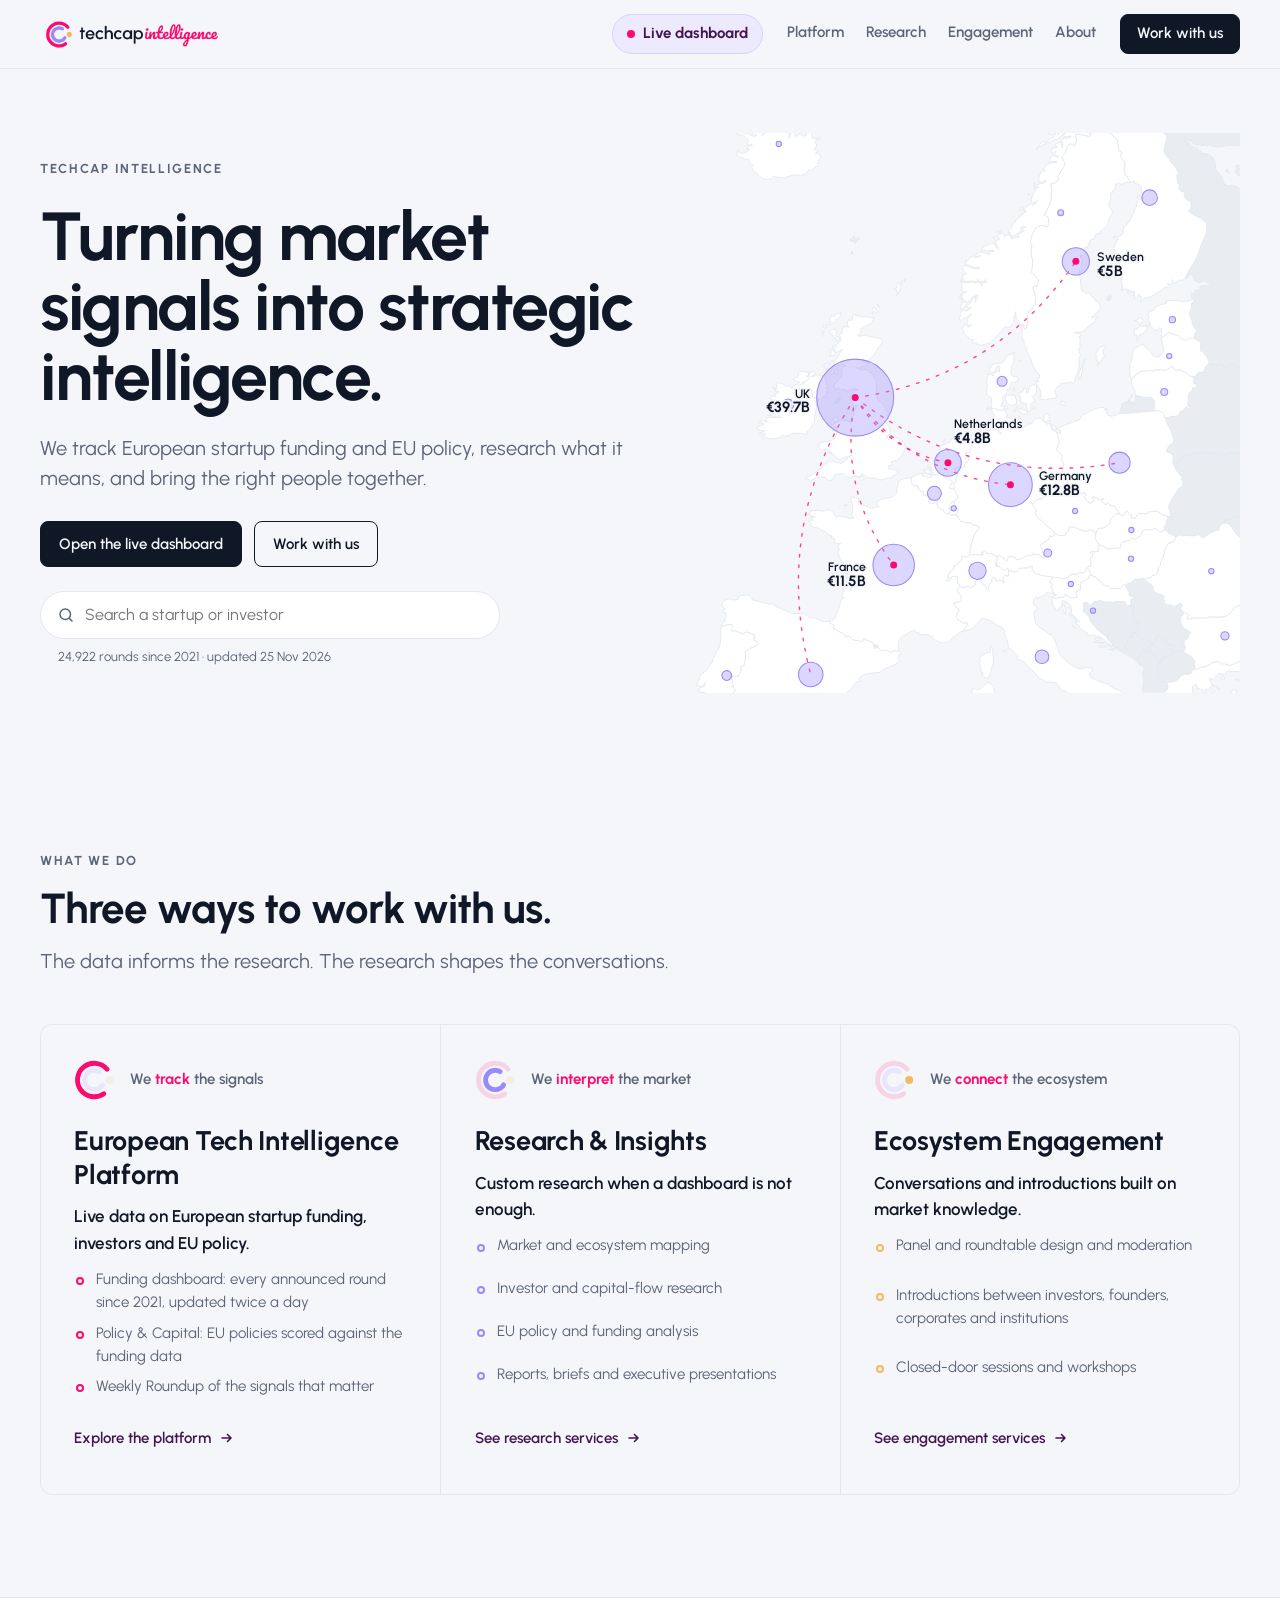
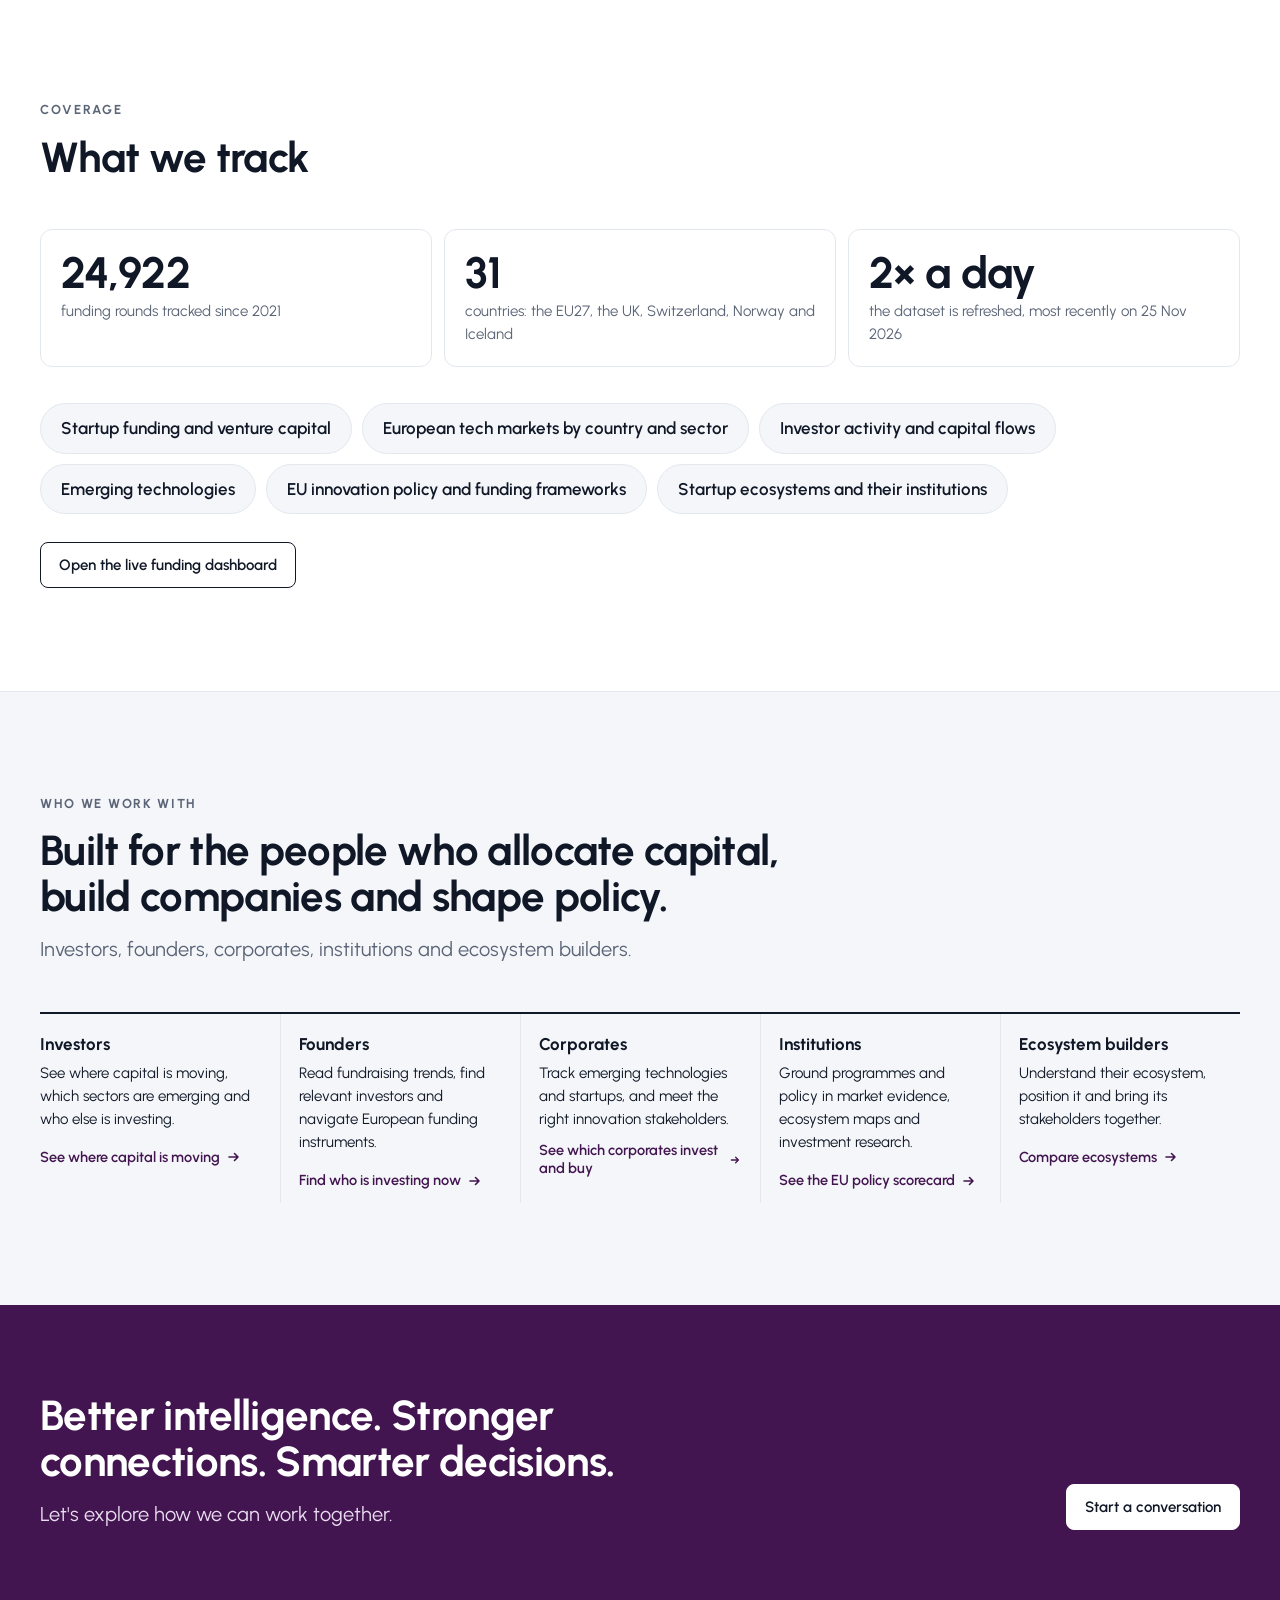
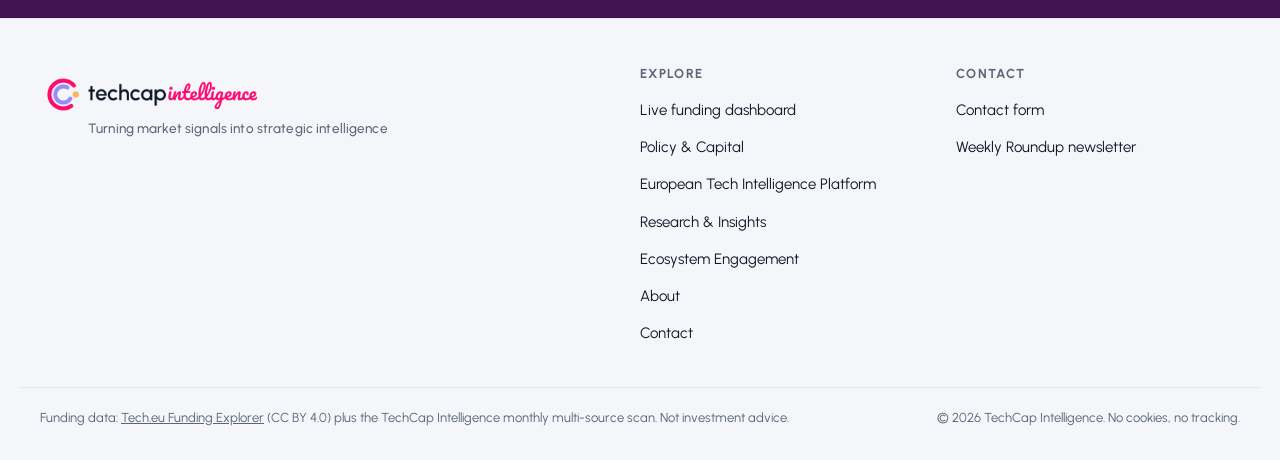
==== commit cb5a83ad: "Update funding data" ====
--- a/site/index.html
+++ b/site/index.html
@@ -49,7 +49,7 @@
         <label class="sr-only" for="heroSearch">Search a startup or investor</label>
         <input id="heroSearch" type="search" placeholder="Search a startup or investor" autocomplete="off" aria-controls="heroHits" aria-autocomplete="list">
         <ul id="heroHits" role="listbox" hidden></ul>
-        <p class="hero-search-note">24,922 rounds since 2021 · updated 24 Nov 2026</p>
+        <p class="hero-search-note">24,922 rounds since 2021 · updated 25 Nov 2026</p>
       </div>
     </div>
     <figure class="hero-map">
@@ -97,7 +97,7 @@
     <dl class="facts">
       <div><dt>24,922</dt><dd>funding rounds tracked since 2021</dd></div>
       <div><dt>31</dt><dd>countries: the EU27, the UK, Switzerland, Norway and Iceland</dd></div>
-      <div><dt>2&times; a day</dt><dd>the dataset is refreshed, most recently on 24 Nov 2026</dd></div>
+      <div><dt>2&times; a day</dt><dd>the dataset is refreshed, most recently on 25 Nov 2026</dd></div>
     </dl>
     <ul class="tags big"><li>Startup funding and venture capital</li><li>European tech markets by country and sector</li><li>Investor activity and capital flows</li><li>Emerging technologies</li><li>EU innovation policy and funding frameworks</li><li>Startup ecosystems and their institutions</li></ul>
     <p class="after"><a class="btn btn-outline" href="dashboard.html">Open the live funding dashboard</a></p>
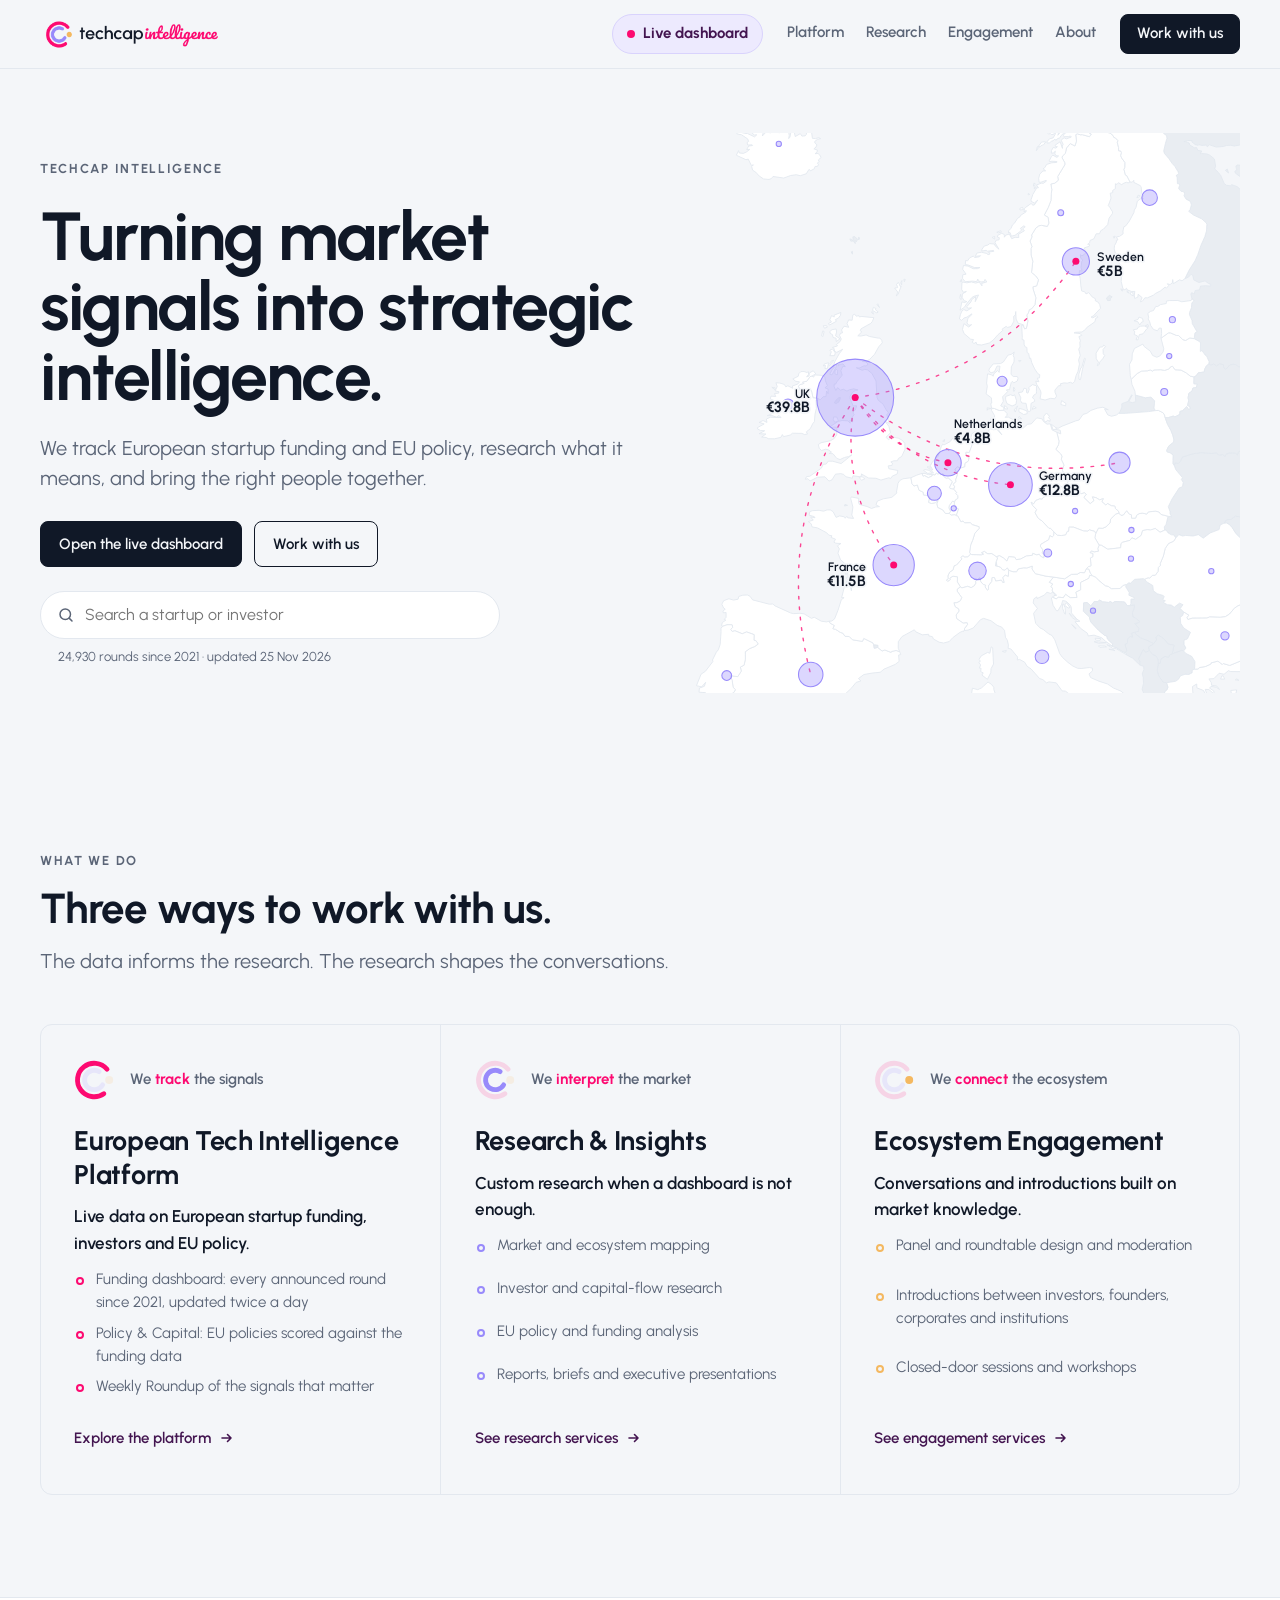
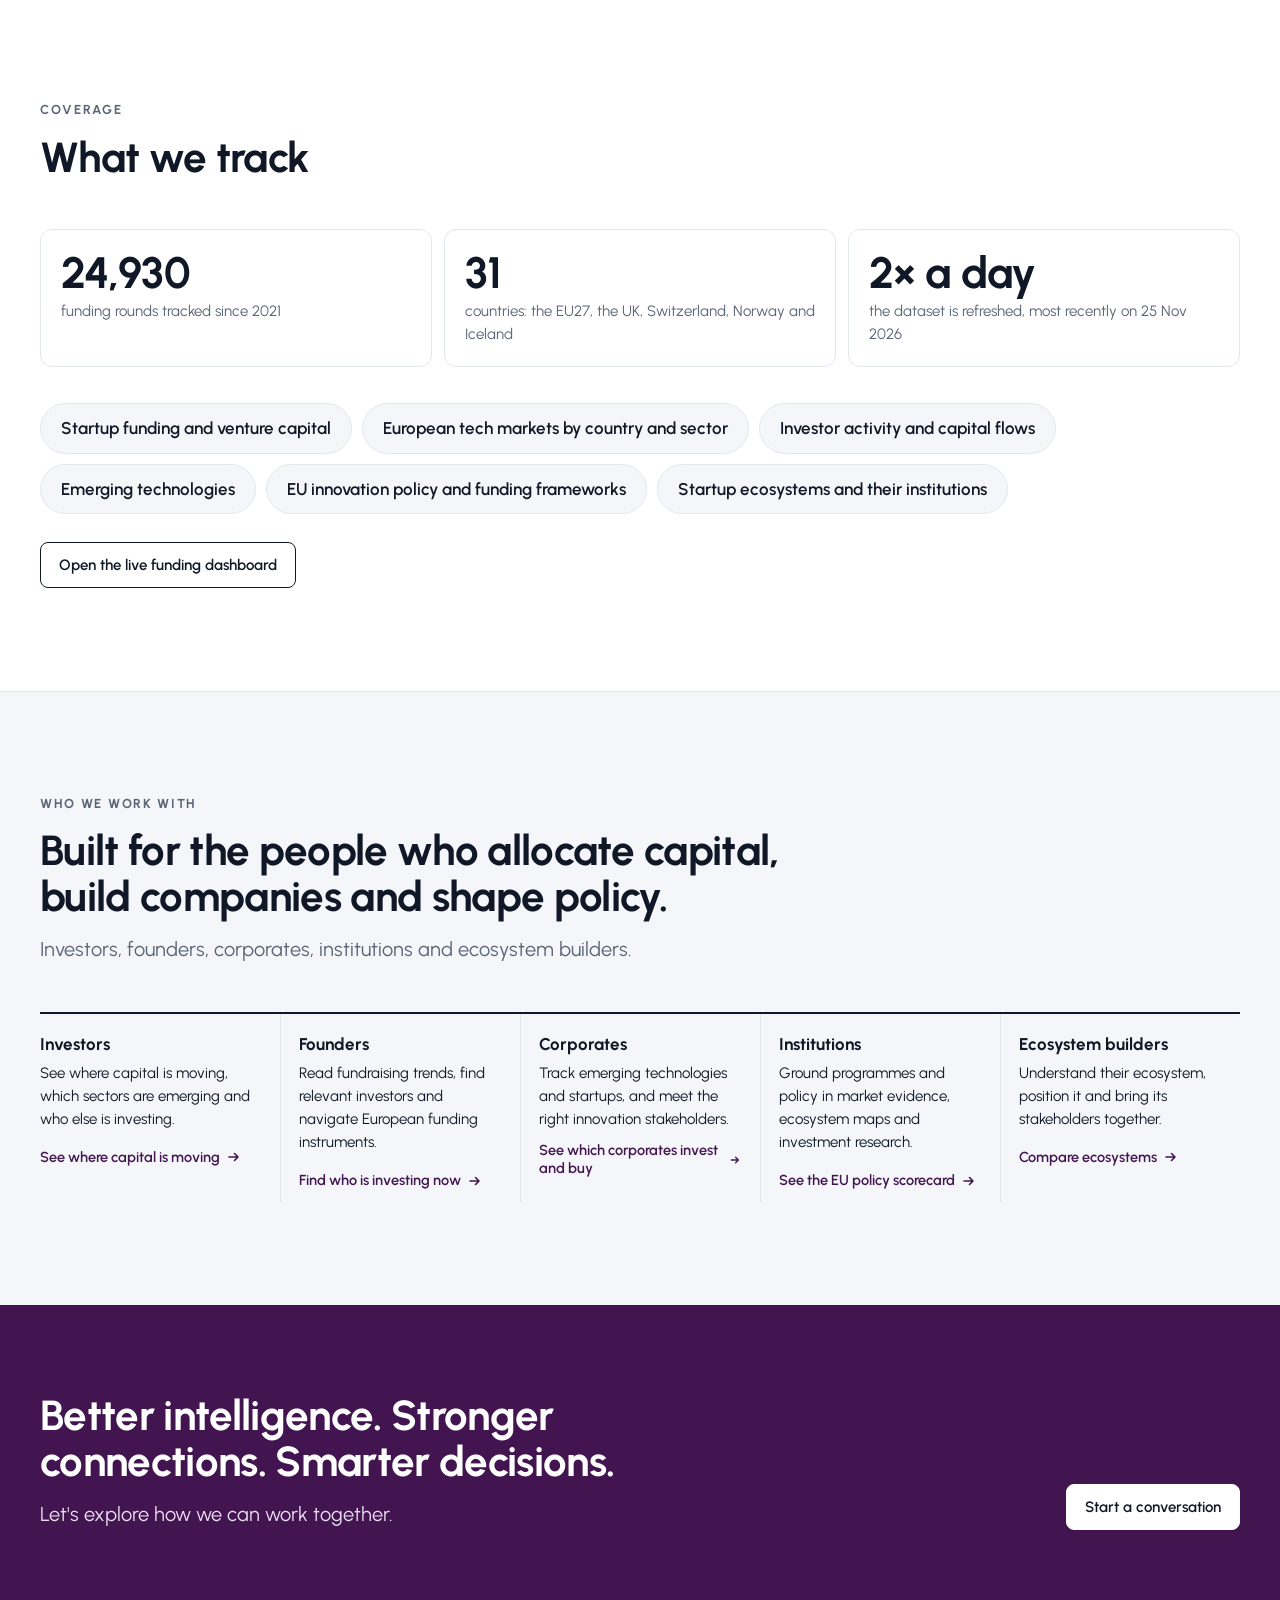
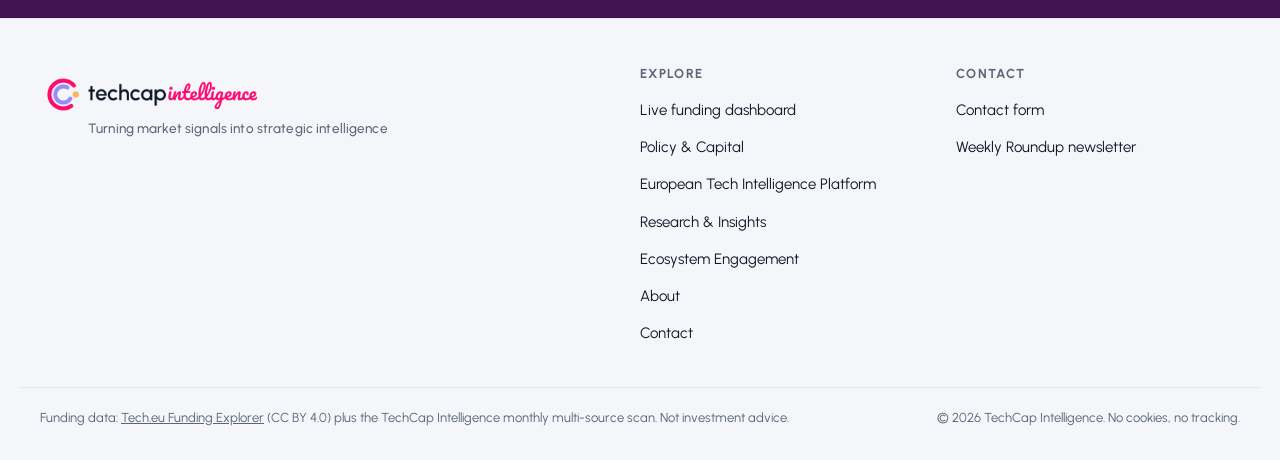
==== commit 208113c1: "Update funding data" ====
--- a/site/index.html
+++ b/site/index.html
@@ -49,16 +49,16 @@
         <label class="sr-only" for="heroSearch">Search a startup or investor</label>
         <input id="heroSearch" type="search" placeholder="Search a startup or investor" autocomplete="off" aria-controls="heroHits" aria-autocomplete="list">
         <ul id="heroHits" role="listbox" hidden></ul>
-        <p class="hero-search-note">24,922 rounds since 2021 · updated 25 Nov 2026</p>
+        <p class="hero-search-note">24,930 rounds since 2021 · updated 25 Nov 2026</p>
       </div>
     </div>
     <figure class="hero-map">
-  <svg viewBox="130 60 560 640" role="img" aria-label="Map of Europe. Circles show disclosed startup funding by country in 2026 to date. Largest: UK €39.7B, Germany €12.8B, France €11.5B, Sweden €5B, Netherlands €4.8B.">
+  <svg viewBox="130 60 560 640" role="img" aria-label="Map of Europe. Circles show disclosed startup funding by country in 2026 to date. Largest: UK €39.8B, Germany €12.8B, France €11.5B, Sweden €5B, Netherlands €4.8B.">
     <g class="land"><path class="out" d="M273.6,485.6L270.1,486.2L270.8,484.3Z"/><path class="out" d="M264,367L260.7,369.3L258.5,368.4L260.5,365.3L263.7,362.4L265.6,362.5Z"/><path class="in" d="M274.9,429.8L270.2,430.8L265.1,433.2L261.4,431.9L257,426.5L252.8,426.3L255.3,424.7L251.6,422L248.7,421.4L243.9,422.9L241.3,420.3L240.3,416L243.3,414L254,411.7L257.9,409.6L261.3,405.2L261.5,396.4L258,396.1L253.2,397.1L254.2,395.3L263,389.6L267.4,388.6L274.1,389L276.7,391.7L276.4,388.4L279.6,390.2L278.3,386.1L281.3,381.5L280,380.3L280.7,377.3L282.7,376.4L284.1,371.7L280,372L276.4,363.2L276.6,360.9L279.3,356.6L282.5,354.1L285.7,353.7L280.6,352.4L275.7,353.5L273,355L268.8,352.8L265.7,353.9L262.3,351L260.2,354.2L258.3,349.7L258.5,346.8L260,347L262,343.7L267.6,336.7L266,331.7L268.4,326.5L271.1,327.2L268.5,323.9L265.1,324.6L262.8,326.4L264.8,321.5L261.2,323.5L260.7,327.3L255.9,336.5L253.3,335.7L256.4,329.9L258.9,327.5L257.5,326.9L259,321.5L264.4,311.9L268.2,307.1L261.3,310.7L258.8,309.4L258.3,306.2L256.5,305.1L262.2,303.3L260.9,301.8L265.3,298.2L266.5,295.4L264.5,291.4L265.6,288.9L268,288.3L266.8,285.1L269.7,280.8L275,282.1L273.1,277.8L274.9,273.6L278.9,274L279.7,268.1L281.7,267L283.7,269.4L286.6,268.7L287,270.1L290.1,269.7L303.7,271L302.1,275.3L300.2,277.6L289.2,283.7L288.1,286L290,287.2L285.4,291.8L288.7,292.1L294.9,290.8L298.5,292.5L308.6,294.4L310.7,294.4L312.8,296.9L313.4,299.8L309.3,304.4L304.6,312.8L299,318.7L296.4,320L290.5,321.1L294.6,321.6L297.1,324L295.1,326.4L292.5,326L286.9,328.7L283.7,328.3L290.4,331.2L293.4,330.1L296.4,330.7L301.5,334.7L306.2,343.4L307.4,362.3L308.7,365.3L314.3,369.9L317.4,375.7L320.5,379.9L318.5,381.9L321.3,392L316.1,389.1L320.9,395.2L322.8,402.6L317.6,407.7L320.4,410.5L324.8,407.5L331.6,408.7L335.8,410.9L339.1,414.6L339.4,421.3L335.6,429.6L331.7,432L330.8,434.5L326.2,434.7L323.1,436L325,437.2L324.5,439.9L320.1,440.4L320.9,443.7L331.2,445.7L330.3,449.8L324.9,452.1L323.2,454.7L320.6,454.1L311.8,456.7L306.2,454.6L297.7,454.3L289.3,449.6L290.1,451.6L287.2,452.7L279.8,451.8L279.2,454.6L272,452.9L269.1,450.2L266,449.3L259.9,449.9L255.9,456.4L252.4,457.8L247.8,452.9L239.4,453.4L230.9,457.7L228.4,455.1L225.4,455.7L226.9,452.6L230.5,452.3L243.9,442.9L245.8,438.7L249.3,438.3L251.6,435L256.6,435.1L266.4,437.8L278.7,427.8ZM262.3,387L263.5,388.7L259,390.7L257.3,387.3L257.8,384.5L261.3,384.5ZM335.5,233.4L334.5,231.1L335.8,228.6ZM332.6,232.3L333.8,235.3L335,234.9L331.4,244.4L329.3,246.2L331.1,241.8L327.5,237.2L331,236.7L329.7,233L331.7,230.7ZM339.7,227.2L338.6,230L338,227.2ZM303.2,267.1L300.9,264.5L302.5,264.4ZM305.6,262.1L308.7,264.5L307.2,265.7L302.2,262.7L303.2,259.2L306.1,260.6ZM310.2,259.4L307.4,256.3L308.2,255.2ZM261.9,336.6L259.3,335.2L259.3,331.9L260.7,330.1L262.5,331.5ZM258.7,314.5L253.5,314.5L255.1,310.1L253.4,308.2L256.5,306.8L259.7,311.3ZM251.9,322.6L250.8,328.9L247.8,329.3L248.4,325.4L246,326.3L247.4,323.8ZM253.2,325.7L252.1,324.7L254.8,322.3L254.9,320.7L258,319.7ZM265.6,268.3L263.1,271.7L259.8,273.2L260.9,275.2L253,279.5L251.9,277.7L255.3,276L253.4,273.5L255.4,268.7L258.5,270.3L258.3,268.2L266,265.1ZM261.1,287.5L260,291.8L265.1,295.2L260.7,298.4L260.6,294.6L257.1,293.7L256.5,290.5L253.9,289L253.4,286.9L255.9,284.8L260.7,283.9ZM249.6,280.2L250.6,281.8L247.3,283.1L245.9,280.3ZM245.5,292.6L244,291.8L245.3,286.2L246.9,286.9ZM240,363.4L234.2,362.6L232.4,354.6L231.2,353.4L228.8,356.8L225.5,358.7L219.7,354.8L217.5,349.4L219.1,347.5L223.6,346.3L222.1,344.7L227,343.7L230.8,338.5L233.2,337.6L234.4,339L237.2,336.5L243.5,336.9L247.7,338.5L248.4,343.2L250.7,348.8L247.8,351.2L251.5,352.6L251.5,357.9L249.7,354.9L249,361.3L245.9,361.4L242.4,364.9ZM293.4,455.2L289.6,456.9L287,453.7L290.2,452.7Z"/><path class="out" d="M882.3,482.6L872.6,486.6L870.9,491.1L865.5,495.2L864.3,498.4L862.4,497.8L857.1,502.2L850.7,505.3L846,512.8L845.1,517.4L842.1,520.7L844.9,515.6L843.1,512.3L841.7,517L839.1,519.7L840.5,524.1L844.4,529L841,528.7L838,525.2L834.5,526.5L832.4,524.9L827.2,525.5L820.9,524.7L820.7,527.7L818.4,529.3L814.2,527.7L803.8,533L796,530.9L791.7,530.6L794.6,527.3L789.9,527.6L787,526.4L799.7,524.8L802.1,520.7L799.1,522.8L795.4,523.1L792.4,521.2L790.3,515.3L786.2,510.9L790.2,516.6L791.3,523L786,524.1L780.3,526.6L775.5,529.6L775.4,534L773.6,540.7L770.4,547.1L761.8,553.7L765.5,560.8L765.6,562.7L762.9,560.7L757.3,561.3L750.9,566.8L743.4,565.9L741.2,563.9L745.4,561.4L744.6,558.1L747.4,553.1L747.1,551.1L749.7,547.8L750.1,544.8L747.6,539.5L750.4,536.4L752.1,539.5L753.2,537.2L758.3,537.5L759.4,536.1L762,537.8L766,535L762.3,533.2L760,526.9L754.7,525L752.9,518.8L745.9,515.5L745.3,509.1L742.2,504.1L740.7,505.5L736.7,502L733,502.1L732.3,503.7L729,500.9L725.9,501.2L721.1,498.5L716.8,498L712.5,501.4L706.8,502.3L704,505.8L699.5,508L698.3,513.2L688.1,517.1L680.2,523L674.6,519L668.6,520.6L660,519.9L656.7,520.6L652.3,519L648.8,522.8L646.6,519.4L643.7,519.2L639.8,516.9L637.9,513.7L636,514L635.7,510.2L637.7,507.3L640,498L644.2,498.5L642.2,495.3L642.2,492.5L640.2,487.1L644.6,478.1L652.7,465.6L656.4,464.3L657.3,459.3L655.1,455.8L656.6,454.1L648.7,444.6L647.1,440L648.1,437L651.7,437.7L653.9,435.5L656.4,430.3L668.7,426.5L677.9,425.3L690.3,426.2L695.5,425.5L697.9,428.2L702.6,427.5L705.1,429.8L706.2,426.9L710.6,425.6L716.7,425.7L719.1,427.7L720.2,424.9L723.7,422.3L727.9,426.8L730.5,424.9L738.6,421.9L741.9,424.7L745.1,425.3L745.8,422.9L743.1,417.9L743.6,412.6L746.5,406.3L751.1,403.6L756.8,402.1L760,402.5L763.7,399.8L763.8,396L765.5,394.6L771.1,394.2L773.8,391.4L781.6,388.9L784.7,390.2L789.1,395.3L794.3,398.5L794.5,400L791.3,401.9L796,409.3L795.9,411L799.4,410.1L802.9,410.5L807.4,408.3L809.7,410.9L811.9,410.6L815.9,417L816.9,421.3L821.9,424.3L824.2,421.3L827.5,420.8L831.1,422.7L835.9,422.8L837.2,420.3L845.4,414.4L848.5,416.2L851.6,419.6L857.7,421.9L859.6,417.9L862.9,418.8L865.7,418L870.4,419.4L873.7,417.3L876.4,419.1L878.6,418.5L884.3,420.1L887.5,418.2L891.5,425.2L890.1,430.5L887.7,432.8L889.4,434.5L893.2,434.5L890.9,436.6L890.6,442.1L893.7,442L897.7,447.3L898.1,457.7L886.1,462.2L884.7,466.2L879.7,472L880.6,478.1L881.8,478.1ZM796,532.3L791.2,533.4L789.9,532.4Z"/><path class="out" d="M727,691.2L723.1,692.6L722.8,690.6L725.7,689.1ZM1000,683.8L998.1,684.4L988.4,695L978.1,702.5L967.8,706.1L961,704.4L956.4,705.2L945,715.5L938.5,717.5L935.6,715.9L930.4,716.7L930.5,725L933.7,729.3L929.5,732.2L930.1,736.1L927.7,740.9L922.6,740.6L923.1,738.5L918.7,732.4L923.1,722.6L922,719.4L919.1,717.9L913.4,724.2L912.1,727.7L909.7,729L898,727.3L894.4,728.7L890.2,734.3L886.8,741.6L881.8,746.9L871.6,751.7L866.5,754.7L858.2,753.5L850,747.5L836.6,744.7L823.7,746.5L822.8,748.3L823.8,754.5L823.5,759.6L822,761.6L818.9,760.8L809.8,766.5L803.2,765.7L798.8,763.4L795.6,757.3L789.8,758.4L785.1,757L781.8,757.5L780.4,760.8L777.4,762.6L778.1,759.8L773.1,761.2L770.7,763.1L766.9,763L769.8,760.7L775.1,759.1L779.8,752.9L763.7,756.5L761.7,755.5L766.5,752.6L765.8,750.8L759.8,748.7L756.1,742.5L758.6,741.1L757.7,735.4L752.2,734.6L747,732.5L745.4,733.9L739.7,732L741.6,727.9L740,723.9L742.3,723.3L744.6,727.8L749.5,727.9L753.6,726.1L748.3,723.8L746.5,720.6L750.1,715.8L747.4,715.5L746.4,711.2L742.7,707.8L745.8,702L744.1,701.3L732.1,705.8L731.2,693.8L733.4,692.6L739.2,682.7L743.9,681.8L748.3,679.5L752.2,681.9L758.3,679.2L756.4,676.6L760.3,676.2L759.7,678.9L765.8,677.1L771.7,676.4L778.8,673.7L773.7,672.2L776.1,669.4L790.7,663.4L782.2,663.8L775.9,660.6L775.9,656.6L779.4,654.6L789.9,653.9L796.8,651.1L805.2,651.6L812.5,649.2L814.8,643.6L823.7,634.7L826.5,630.6L842.5,619.1L856,616.4L865.2,613.7L868.6,610L871.3,610L871.7,613.2L875.5,615.9L880.4,616.6L885.7,612.9L888.1,612.8L891.9,617.8L898.4,619.6L902,615.9L908,618.1L920.1,616.4L923,617.2L931.2,616.1L946.7,605.8L953.8,606L961.3,603.6L970.4,593.7L975.8,586.1L976.6,583.4L976.6,583.4L982.2,583.2L983.3,581.1L992.3,578.6L992.9,575.4L996.3,573.7L1000,575.2L1000,683.8ZM754.1,642.9L754.2,645.5L759,651.5L761.9,653L775,655.6L774.4,660.9L771.5,662.4L760.8,662.3L756.9,665.2L749.8,667.1L746.9,674.4L739.4,680.4L733.3,690.3L731.3,691.8L731.2,686.3L734,682.7L738.3,679.5L739.2,677.4L727.5,680L725.9,677.6L730,671.6L728.9,665.1L733.2,660.5L731.6,656.2L726.8,654.4L729.6,651.3L730.2,648.3L735.1,646.4L737,644.4L741.6,643L746.3,645.7L751.8,643Z"/><path class="out" d="M412.6,820L412.6,820L412.9,814.3L411.7,809.3L414.2,798.1L411.7,795.1L416.3,789.3L419.3,787.7L418.9,785.3L423.5,784.2L429.5,779.9L439.7,776.9L443.1,779L449,780.2L448.8,784.2L452.8,791.1L455.7,787.8L464.7,783.6L466,788.1L463,791L459.8,796.7L454.7,800.5L453.7,803.8L455.7,810.4L463.4,816.3L463.8,820L412.6,820Z"/><path class="out" d="M1000,767L990.6,778.5L980,791.4L961.5,814.1L952.8,815.3L946.1,814L941.9,811L939.8,811.2L940.9,805.7L937.5,799L937.2,795.4L939.3,791.6L937.1,789.8L938.9,785.3L943.6,783.9L941.9,781.3L945.5,773.8L942.7,769.6L939,768.9L940.3,766.1L932,768.5L929.2,764L927.7,755.6L925.7,751.5L922.4,749L922.6,740.6L922.6,740.6L927.7,740.9L930.1,736.1L929.5,732.2L933.7,729.3L930.5,725L930.4,716.7L935.6,715.9L938.5,717.5L945,715.5L956.4,705.2L961,704.4L967.8,706.1L978.1,702.5L988.4,695L998.1,684.4L1000,683.8L1000,767Z"/><path class="in" d="M443.8,544.2L445.3,545.5L443.7,550L442.9,554.7L444.4,554.9L448.4,556.1L450.7,559L453.6,559.6L456.3,556.9L457.9,559.6L457.4,566.9L453.8,565.2L451.2,568.2L452.8,573.6L451.1,573.9L449.5,571L443,572.1L441.5,568L438.9,568.1L438.6,572.4L434.7,577.6L434.9,581.6L433.5,582.7L430.8,578.7L431.5,576.9L428.7,576L425.9,572.8L424.8,568.1L420,572.2L420.5,574.4L418.3,577.7L414.9,579.6L411,578.1L404.4,579.9L402.7,578.8L399.1,573L399.3,567.3L394.1,566.6L390.6,568.9L391.3,570.4L388.2,572.6L386.5,570.9L388.6,569.6L388.3,566.2L390.2,562.1L394.3,559.1L395.4,554.7L398.1,553.7L404.4,546.8L403,545.1L405.5,543L407.7,544.5L411.2,544.2L414.3,541.2L415.6,541.8L426.7,542L429,541.3L426.6,539.7L430,538L433.9,540.8L438.6,540.6Z"/><path class="in" d="M568.6,304L565.7,307.3L565.9,312.4L567.6,314.2L565.3,318L561.8,321.9L561.4,324.4L559.1,326L560.5,322.1L557.9,318L557.7,311.5L562,304.7L565.3,304.4L566.3,302.4ZM539.9,341.9L538.2,341.5L538,335.6L540.3,328.4L541.4,327.7L544.4,317.4L545.6,317.8L542.2,329.9ZM475,280.7L475.9,283.7L478,283.3L479.8,275L478.5,268L480.3,265.7L481.4,261.9L484.2,260.7L487.8,256.3L488.9,248.4L485.7,238.3L485.5,235.8L489.8,234.7L491.9,227.7L488.7,223.4L483.9,219.4L485.4,206.5L483.4,199.4L483.3,191.9L484.5,190.1L482.2,183.5L484.4,178.9L484,176.5L488.9,168.6L492.2,166.1L495.3,165.5L502,166.7L503.7,163L502.9,156.4L498.5,153.8L502.9,145.4L506.1,137.2L506.5,129.3L507.1,124.7L506,118.3L510.6,117.3L514.6,113.9L513.8,109.8L521.9,96.4L522,94.1L518.8,88.2L519.3,86.3L522.6,83.3L523.9,77.1L528.2,72.1L533.5,74.8L535.3,69.2L534.4,61.9L536.2,60.9L539.6,62L542,61.9L550.2,64.2L552.1,61.2L549.6,60L550.9,58.3L551.9,54.9L551.6,51.6L549.4,49L553.5,48.2L556,49.2L556.4,50.8L566.7,58.2L573.8,60.1L577,62.7L578.2,65.3L579.4,65.2L582.8,68.7L582,70.7L583.4,76.5L583.5,80.3L585.9,80.5L586.7,82.5L585.9,86L586.9,88.5L590.8,93.8L590.7,99.2L589.6,101.6L591.3,108.1L592.9,108.8L596.6,116.1L594.3,117L592.2,116.3L588,118L587.1,119.3L583.3,116.8L581.6,118.8L579.8,118L579.7,123.7L576.7,125.6L576.7,128.1L573.8,128.9L574.8,134.4L571.7,143L573.3,144.7L576.6,150.3L576.3,152.2L572.5,157.4L571,164.7L565.9,170.1L563.1,171.6L561.6,175.1L557.8,175.2L555.1,181L550.8,182.8L550.3,185.5L548.1,187.2L550.2,187.2L549.9,189.4L544.1,191.4L546.1,196.5L544.2,198.9L541.5,200.3L539.7,199.1L540.2,203.1L542.6,205.2L541.4,206.8L540.5,213.8L541.8,217.9L538.8,217.2L538.4,220.6L539.6,226.6L540.3,234.8L541.2,240.5L544.8,241.5L546.2,243.9L549.4,242.4L553.2,247.3L556.9,249.4L556.9,251.8L559.9,253.2L561.9,256.1L562.8,260.3L554.8,268.8L552,270.4L554,271.3L558.2,268.8L559.7,270.5L557.4,271.6L556.3,275.8L547,282.4L545.8,284.3L541.7,287.4L533.8,287.8L532.6,288.5L539.5,289.2L541.3,291.2L538.1,292.7L539.9,297.7L539.1,299L539.4,304.5L537.9,307L539.6,314.1L537.7,319.6L538.7,324.1L537,332.5L534.8,337.4L533.2,343.8L531.1,346.2L528.5,344.9L524.7,345.9L521.2,345.6L516.9,346.6L517.5,348.9L515,348.7L510.7,353.8L510.7,356.1L512.6,360.7L510.5,363.8L505.7,363.2L499.4,365.2L493.7,363.8L494.8,357.3L494.3,354.7L489.8,347.2L488.7,343.6L492.4,344.3L490.5,340.2L493.1,339.9L493.3,336.2L491.2,335.1L487.5,329.6L484.1,322.3L482.9,317.2L481.7,317.7L480.7,311.9L478.9,311L478.6,305.1L476.7,304.5L475.5,301.8L475.3,296.7L473.1,296L473.4,293.6L472.7,279.8Z"/><path class="in" d="M295.1,734.5L291.8,734L292.6,731.9ZM325.6,712.6L330.9,713.9L330.9,715.3L326.4,722L323.1,723.5L318,720.5L316,716.8L313.4,718.3L311.5,715L319.4,710.4L326.3,708.5ZM345.9,713.6L338.3,709.8L338.7,707.8L345.1,709.2ZM293.2,728.5L289.2,728.3L292,724.6L295.9,724.2L296.8,726.2ZM253.1,617.9L253.4,619.9L258.7,622.9L256.9,626.5L260.1,627.3L265.5,630.8L268.3,631.6L270.8,635.2L275.6,635.4L279.4,639.2L290.7,641L292.2,637.6L302.6,642.7L303.7,645.1L304.2,648.9L308.1,647.8L313.1,652L316.2,650.8L323.5,653.6L324,652.5L329.2,651.4L333.2,652.7L334.5,656.1L332,656.6L332.6,663.9L328,667.4L315.4,672.7L311,676.3L301.9,677.2L292.3,678.9L286.1,683.5L288.9,686.2L283.4,687.9L278.5,694L269.4,702.8L263.8,710.2L264.4,720.8L266.9,725.2L270.6,728.8L265.6,732L259.2,734.5L253.5,740.1L248.9,749.5L248.4,752.5L239.2,751.3L233,754.2L229.6,757.2L226,763.1L220.7,766.8L218.8,764.7L213.5,764L209.7,765.4L201.2,762.8L197.9,763.2L190.9,760.7L181,759.4L174.6,762.9L169.8,762L165.2,762.7L160.4,768.4L155.2,769.7L148.4,764.3L146.7,760.5L146.2,754.2L144.2,750.6L143.9,745.2L138.1,738.1L128.7,736.1L129.1,726.6L130.9,723.7L136.9,718.6L139.9,718.5L141.8,715.6L139.2,715.1L136.4,707.9L138.8,702.4L143.9,699.2L145.5,696.1L142.9,693.5L141.8,685.5L139.4,680.2L148.2,681.3L152.2,675L151.2,670.3L155.4,668.2L156.9,661.2L156.8,652.8L161.9,649.2L167.5,646.9L171.5,644.1L169.2,640.4L166.7,639.7L166.9,633.3L158.3,630.2L153.3,632.3L145,628.9L141.8,629.7L140.1,627.3L142.4,625L141.7,622L136,622L131.3,623.7L129.7,623.1L130.5,619.5L134.6,616.7L132.7,615.9L134.9,613.5L134.9,608L131.7,608.4L131.4,606.5L133.9,604L132.2,603.1L130,598.5L132.1,594.5L138,592.3L143.3,593.8L148.6,592.8L149.3,589.7L153.9,588.2L159.2,588L162.2,589.4L165.2,593.6L184.3,598.5L188.3,598.3L190.9,600.5L208.6,608.5L212,609.3L219.3,608.9L224,609.5L232.5,614.7L235.6,613.4L243.8,618L249.6,618.7Z"/><path class="in" d="M640,498L637.7,507.3L635.7,510.2L636,514L630.8,516.3L625.4,512L619.7,513.8L616.6,513.3L610.9,514.4L609.2,519.9L603,524.4L598.6,522.7L596.4,525.6L588.1,527.7L586.3,529.1L585.8,534L571,535.7L563.8,531.2L561.2,531L556.3,522.6L557.3,517.6L560.5,511.4L565,511.8L569,510.1L573.6,505.7L574.3,501.2L580.4,495.3L583.9,494.5L586.1,496.9L588.8,496.6L592.7,491.6L595.9,495.7L598.1,496.3L598.2,500.1L602.8,500.2L604,496.9L606.8,495L610.6,494.4L615.7,495.5L617.4,493L625.6,492.1L629.6,493.1L631.9,495.9Z"/><path class="in" d="M553.5,566.1L550.4,565.5L549.5,568.9L540,573.7L540.2,582.1L534.7,584.7L536,590.8L528.1,591.1L522.9,587.2L520.4,591L514.3,590.5L512.5,592.5L507.6,590.5L509.9,588.9L512.4,588.2L507.3,583.3L508,580.3L505.9,578.6L508.1,575.4L504.1,573.5L509.1,567.5L521.8,569.5L529.5,564.4L536.4,564.1L539.4,562.3L544.5,562.5L546.4,558.2L549.4,558.2L551.3,563.1Z"/><path class="out" d="M657.9,607.5L656.7,611.4L653.9,613.4L654.4,620.3L657.8,625.6L665.6,630.7L662.1,638.2L658.2,639.7L658.3,644.6L660.4,648.7L657.7,652L655.8,651.3L644.7,655.3L646.8,645.3L640.4,644.2L634,637.1L628.7,633.9L626.3,636.1L626.9,639.3L622.8,644.5L622.5,643.1L615.4,639.5L608.6,637.2L602.6,632.3L602,630.5L606.2,629.4L606.5,626.1L601.9,620.5L606.9,619.5L607.3,618.2L602.9,614.5L599.7,613L599.2,607.9L601.1,603.8L601.7,599.5L596.2,600.3L597.5,597.8L597.6,592.6L601.7,592.7L600.6,590.7L595.1,588.2L595.6,585.2L591.5,578.5L592.4,576.2L595.1,574L597.1,574.5L601.8,570.1L611.8,569.3L613.2,570L615.4,572.8L622.5,577.2L623.2,583.2L627.6,586.5L634.5,588.6L635.6,590L633.9,593.3L636.9,594.6L634.2,596.2L639.1,599.1L643.7,599.5L647,602L653.1,597.3L657,599.1L653.9,603.5Z"/><path class="out" d="M985.1,820L1000,809.4L1000,820Z"/><path class="out" d="M1000,320.6L998.7,323L995.3,326.3L995.8,332.3L992.2,341.1L989.8,342.2L999.2,353L999.1,355.3L996,359.7L992.2,359.1L983.7,354.5L980.8,353.5L978,354.4L977.2,358.3L979,363L977.3,369.3L977.6,373.3L980,380.7L984.5,382.7L985.5,384.8L984.5,393.1L985.6,398.6L988,401.6L993.9,401.9L997,404.3L998.6,408.2L1000,409.1L1000,541.5L1000,541.5L988.6,541.1L986.2,539.6L982,539.5L979.2,541.1L976.4,540.6L971.1,543.8L963.7,546.3L959.3,545.3L954.7,546.1L946.8,545.4L945,546.7L938.9,547.8L937.4,552.1L927.9,548.2L923.7,545.7L911.3,540.8L902.2,541L895.1,536.7L891,538.9L888.1,538.4L883.2,534.4L873.7,533.9L872.7,532.8L876.9,528.8L873,528.2L874.8,526.2L879.3,527.6L886.9,523L885.2,516.9L886.7,512.8L886.5,507.9L889.2,508.5L889.5,504.4L894.1,502.8L885.7,498.5L883.1,499.1L879.2,494.9L882.3,494.2L885.5,491L889.8,490.3L887.7,487.4L892.2,483.4L897.8,476.2L895,473.3L892.5,474.2L891.9,476.7L886.7,479.4L888.9,475.8L882.3,482.6L881.8,478.1L880.6,478.1L879.7,472L884.7,466.2L886.1,462.2L898.1,457.7L897.7,447.3L893.7,442L890.6,442.1L890.9,436.6L893.2,434.5L889.4,434.5L887.7,432.8L890.1,430.5L891.5,425.2L887.5,418.2L884.3,420.1L878.6,418.5L876.4,419.1L873.7,417.3L870.4,419.4L865.7,418L862.9,418.8L859.6,417.9L857.7,421.9L851.6,419.6L848.5,416.2L845.4,414.4L837.2,420.3L835.9,422.8L831.1,422.7L827.5,420.8L824.2,421.3L821.9,424.3L816.9,421.3L815.9,417L811.9,410.6L809.7,410.9L807.4,408.3L802.9,410.5L799.4,410.1L795.9,411L796,409.3L791.3,401.9L794.5,400L794.3,398.5L789.1,395.3L784.7,390.2L781.6,388.9L773.8,391.4L771.1,394.2L765.5,394.6L763.8,396L763.7,399.8L760,402.5L756.8,402.1L753,398.1L749.4,387.5L744.4,383.6L745.5,379.1L749.8,378.1L751.7,379.4L755.6,378.7L761.4,371.1L760.4,368.7L757,367.3L755.8,364.2L752,363.1L746,364.2L745,358.6L739.1,356.9L734.7,352L733,351.5L733.3,348.6L727.7,345.9L727.3,342.9L728.4,339.4L724.9,334.9L724.3,328.1L720.2,326.9L717.4,324.8L714.3,324.2L710.6,325.1L705.9,330.2L703.7,328.4L703.1,324.8L699,323.9L695.1,326.4L692.2,323.8L688.9,325.5L686.7,323.9L686.8,321.1L684.1,315L682.6,314.1L678.7,308.6L676.8,309.6L677.1,300L676.3,298.6L669.8,295L670.7,288.5L673,287L667.7,278L667.3,274.2L664.5,267.8L664.4,265.3L666.7,259.8L667.1,254.4L669.5,251.6L667.3,249.5L666,244.1L667,242.4L669.8,244L671,240L675.9,239.3L677.1,234.9L683.2,234.5L688.7,235L688.8,233L686.2,232L682.3,229L675.2,230.9L669.4,227.9L668.2,222.7L666.3,221.5L663.2,224.8L659.2,226.5L663.9,216.9L670.8,206L673.9,199.1L677.7,188.1L682,178.4L683.9,172L684.3,164.3L683.6,162.8L678.6,158.2L669.1,153.8L663.5,149.5L665.1,147.7L666.6,142.2L665.5,138.2L660.6,135.6L658.2,131.7L658.9,129.4L657.7,126.9L654.8,126.7L652,123.5L653.1,120L652.5,117.8L650.7,117.9L650.3,109.8L649,108.8L652.1,106.6L651.4,104.3L647.7,98.1L644.5,94.6L641,89.4L635.8,83.3L635,80.6L637,71.7L638.7,66L638.2,62.8L636.4,61.7L630.4,56L624.2,54.6L620.6,48.4L621.2,41.6L620.3,39.6L617.7,39.4L621.4,35.7L622.9,33.5L623,28.7L627.2,25.4L627.8,23.5L627.4,19.7L631.1,21L633,20.4L633,18.8L631.3,15L636.5,15.8L637.9,14.6L638.2,12.2L639.8,11.3L638.6,8.8L644.1,10.6L647.4,10.9L648.8,13.5L647.1,14.5L642.1,14.4L641.8,15.5L645.1,18.2L647,17.3L650.3,17.3L650.6,19.1L653.1,16.5L654.3,17.7L654.9,22.9L656,23.1L656.5,18.6L660.7,17.1L666.2,17.3L669.1,15.1L674.2,15.3L681.6,17.1L693,20.4L700.4,24.2L701.6,25.2L705,24.6L713.2,27.5L715.3,26.8L713.7,24.9L722,29.7L727.8,30L733.7,38.7L736.1,39L738.4,45.4L738.6,47.6L737,58L734.9,62.6L729.7,69.1L722.7,73.6L715.5,74.9L711.8,74L706.7,74.3L703.2,75.4L695,76.1L687.3,73.5L684.8,75.8L683.8,73.8L678.5,74.2L675.3,73.3L674.5,74.1L671.1,73.3L667.2,70.3L667.4,68.6L662.4,68.6L658,69.7L661,70L664.3,71.6L664.6,73.6L670.2,76.9L672.6,76.7L674,79.9L678.5,80.6L676.8,83.8L678.6,83.5L684.2,83.9L687.5,85.2L693,89.7L694.3,97.9L693.3,101L697.5,105.1L700.2,108.6L704.1,117.6L706.6,119.7L711.1,120.4L712.8,119L719.1,121.4L722.7,124.6L729.2,124.5L734.5,124.9L735.6,122.4L738.1,120L738.4,118L734.7,112.2L732,111.3L729.4,112.9L726.8,113.1L717,106L716.3,104L718.2,102.1L717.5,97.8L719.5,96.5L723.8,97L730.2,100.1L734,99.1L735.7,100L741.1,99.8L747,100.9L748.7,100L748.4,97.3L749.5,94.8L752.9,93.1L749.3,89.1L747.4,88.3L741.6,83.6L739.4,78.3L742.3,73.2L743.3,67.4L745.9,64.7L748.2,61.1L749.4,57.1L750.2,50L754.4,50.5L759.7,48.1L764.8,49.7L765.3,52.8L767.6,51.2L771.3,52.8L768.7,48.2L766.9,37.7L762.5,31.4L760.5,29.9L756.1,29.8L754.8,28.8L753.3,24.7L752.1,19.3L749.9,12L745.7,5.5L736.8,2.7L736.6,1L742.3,1.5L744.7,0L764.1,0L764.1,0L768.6,2.5L770.1,4.9L762.5,11.6L761.3,19.6L762.7,22.2L769.4,22.9L773.2,26L776.6,27.8L781.2,26.6L787.4,19.6L788,18L785.2,11.6L784,7.4L782.1,5L785.9,0L1000,0ZM707.7,101.2L709.1,105.7L705.4,102.7ZM752.3,44.3L750.1,44.6L750.8,43ZM599,359.6L595.1,367L599.1,368.2L603,367.1L602.6,359.5L614.1,362.6L620.5,361.8L624.7,366.2L623.9,374.4L625.5,377.3L617.6,378.4L591.5,380.4L583.4,380.4L585.3,378.2L587.2,373.2L587.1,369.3L594.1,366.8L598.2,359.5ZM820.7,527.7L820.9,524.7L827.2,525.5L832.4,524.9L834.5,526.5L838,525.2L841,528.7L844.4,529L852.6,535.5L855.8,535.6L859.3,532.1L862.2,531.9L865.9,528.6L870.6,528.5L870.2,536.6L862.6,540.7L857.2,539.7L852.4,546.7L852,549.1L846.2,550.9L842.9,554L841.2,558.9L836.4,564.1L832.1,564.3L828.2,562.6L828.5,554L826.4,550L823.3,548.8L820.1,549.6L815,547.4L810.4,549.2L808.3,548L816,537.4L818,536.5L822.7,530.7Z"/><path class="in" d="M741.2,563.9L743.4,565.9L750.9,566.8L757.3,561.3L762.9,560.7L765.6,562.7L765.4,572.6L757.7,576.5L755.6,571.4L754.9,581.7L755.9,582.8L753.6,588.3L755.3,595.3L755.3,601L751.9,601.7L746.3,601.1L742.8,598L735.3,598.8L729.2,596.6L719.9,600.4L715.8,603.1L710.3,609.7L705.4,612.8L699.8,613.5L687.5,613.1L684.3,614.4L667.5,614.5L662.7,616.1L661.5,613.7L663.7,611.1L657.9,607.5L653.9,603.5L657,599.1L653.1,597.3L647,602L643.7,599.5L639.1,599.1L634.2,596.2L636.9,594.6L633.9,593.3L635.6,590L634.5,588.6L627.6,586.5L623.2,583.2L622.5,577.2L615.4,572.8L613.2,570L617.2,568.2L619,568.7L622.2,565.4L625.4,565.4L628.5,561.1L628.8,556.6L631.3,554L631,552.1L634.6,543.5L636.7,534.8L640.5,529.1L646.2,526.6L648.8,522.8L652.3,519L656.7,520.6L660,519.9L668.6,520.6L674.6,519L680.2,523L688.1,517.1L698.3,513.2L699.5,508L704,505.8L706.5,505.4L709.8,507.1L713.3,510.9L717.5,517.6L727.8,527.7L731.8,530L736,537.1L736.9,541.3L736.5,548.8L737,552.5L739.5,559.7L738.4,561.1Z"/><path class="in" d="M131.3,623.7L136,622L141.7,622L142.4,625L140.1,627.3L141.8,629.7L145,628.9L153.3,632.3L158.3,630.2L166.9,633.3L166.7,639.7L169.2,640.4L171.5,644.1L167.5,646.9L161.9,649.2L156.8,652.8L156.9,661.2L155.4,668.2L151.2,670.3L152.2,675L148.2,681.3L139.4,680.2L141.8,685.5L142.9,693.5L145.5,696.1L143.9,699.2L138.8,702.4L136.4,707.9L139.2,715.1L141.8,715.6L139.9,718.5L136.9,718.6L130.9,723.7L129.1,726.6L128.7,736.1L120.2,737.9L115.2,734.9L107.3,731.6L99.7,731.6L105.1,723.7L107.2,717.1L106.9,711.7L109.5,707L109.6,700.8L113.2,702.4L111.4,699.6L103.9,699.1L104.4,694.3L110,692.4L111.5,687.8L106.9,693L101,691.6L106.2,678.6L111.2,675.2L119.8,664L119.3,662.3L123.7,653.4L126,650.5L128.1,644.5L129.1,630L129,625.7Z"/><path class="in" d="M647.1,440L648.7,444.6L656.6,454.1L655.1,455.8L657.3,459.3L656.4,464.3L652.7,465.6L644.6,478.1L640.2,487.1L642.2,492.5L642.2,495.3L644.2,498.5L640,498L631.9,495.9L629.6,493.1L625.6,492.1L617.4,493L615.7,495.5L610.6,494.4L606.8,495L604,496.9L602.8,500.2L598.2,500.1L598.1,496.3L595.9,495.7L592.7,491.6L588.8,496.6L586.1,496.9L583.9,494.5L583.3,492.2L579.8,489.2L579.1,486.4L575.2,486L570.9,483.5L568.8,485.2L564.3,481.3L566,477.9L561.6,479.2L557.5,476.7L553.5,475.9L555.4,480.1L551,483.6L543.7,476.5L546.5,472.9L544.4,471.2L540.5,472.4L536.3,469.6L530.8,468.3L529.3,465L525.4,463.9L525.3,466.8L522.9,467.5L525.5,458.4L523.7,453.6L521.1,452.3L521.2,449.9L519.1,445.3L521,439.5L518,433.2L518.7,429.3L517.2,426.7L511.7,421.6L514.8,416.2L515.3,412.1L512.8,402L517.3,403.9L516.8,399.7L512.2,398.8L512,396.9L514.4,397.5L518.8,395.1L534.4,389L538.3,388L542.8,381.6L547.1,380.4L551.8,377L559.4,374.4L565.6,373.4L571.7,376.3L567.3,375.3L571.1,382.2L575.4,383.7L581,382.3L583.4,380.4L591.5,380.4L617.6,378.4L625.5,377.3L628.9,377L634.1,379.6L636,382.2L636.6,385.3L639.4,392.8L643.2,399.8L645.4,405.1L646.8,410.9L646.2,413.5L640.7,417.8L638.6,422.3L638.7,424.2L642.7,425.6L645.9,428L645.8,437.9Z"/><path class="in" d="M579.7,0L582.7,1.9L583.6,0.2L586.4,0.9L584.2,8.4L584.3,13.6L583.6,16.2L584.6,18.5L586.8,15.2L586.7,12.8L591,0L593.5,0L593.5,0L593.2,3.7L594.1,4.3L594.8,9.5L597.3,6.5L597.5,1.1L598.5,0L603.6,0L603.6,0L603.4,0.3L605.4,0.1L607.5,9.4L608.3,4.2L608.1,0L625.1,0L625.1,0L627.5,1.4L628.5,4.2L625.5,6.8L624.4,8.9L622,10.2L613,11.4L613.6,12.5L620.4,13.4L621.9,17.7L623.4,18.5L626.1,17.3L625.7,15.2L631.3,15L633,18.8L633,20.4L631.1,21L627.4,19.7L627.8,23.5L627.2,25.4L623,28.7L622.9,33.5L621.4,35.7L619.5,32.5L621.5,25L618.7,21.1L612.2,19.2L606.7,14.9L604.6,15.9L601.6,19.7L597,20.5L594.4,27.2L594.4,37L595.6,42.3L594.8,44.9L593.1,45.8L591,52.4L581,49.4L580.2,51.6L577.3,53.6L569.4,53.2L568,50.3L560.9,41.8L558,42.1L556.6,44.3L557.2,47.6L553.5,48.2L553.5,48.2L549.4,49L551.6,51.6L551.9,54.9L550.9,58.3L549.6,60L552.1,61.2L550.2,64.2L542,61.9L539.6,62L536.2,60.9L534.4,61.9L535.3,69.2L533.5,74.8L528.2,72.1L523.9,77.1L522.6,83.3L519.3,86.3L518.8,88.2L522,94.1L521.9,96.4L513.8,109.8L514.6,113.9L510.6,117.3L506,118.3L507.1,124.7L506.5,129.3L506.1,137.2L502.9,145.4L498.5,153.8L502.9,156.4L503.7,163L502,166.7L495.3,165.5L492.2,166.1L488.9,168.6L484,176.5L484.4,178.9L482.2,183.5L484.5,190.1L483.3,191.9L483.4,199.4L485.4,206.5L483.9,219.4L488.7,223.4L491.9,227.7L489.8,234.7L485.5,235.8L485.7,238.3L488.9,248.4L487.8,256.3L484.2,260.7L481.4,261.9L480.3,265.7L478.5,268L479.8,275L478,283.3L475.9,283.7L475,280.7L474.7,279.2L468.5,277.3L466.3,272.6L465.9,264L465.5,268L463.5,269.5L463.8,275L460.6,281.1L456.6,282.2L454.9,281L450.2,284.3L451.2,285.5L445.4,290.7L440.2,296.6L435.7,300L427,302.3L421.5,301.8L420.6,299.1L418.2,300.6L416.2,299.2L417.7,296.1L414.5,295.7L406.8,289.2L405,284.4L406.7,277.9L412.2,281.7L415.5,279L412.3,279.8L410.1,277.1L411.3,271.7L415.8,267.4L415.6,266.7L410.2,270.4L406.7,271.5L404.1,274.1L401.5,272.5L402.7,267.4L404.5,263.2L406.6,261.8L410,263.3L415.4,259.8L411,260.3L409.9,258.6L414.8,252.9L415.4,250.6L420,247L419.6,252.8L423.4,245.1L418.1,246.6L415.7,248.1L409.8,255.2L407.1,259.3L402.3,262.5L404.4,253L407.7,253.7L410,252.7L407,251.7L404.6,247.9L404.9,243.9L409.5,241.1L405.9,242L404.1,238.7L404.4,231.1L405.5,230.4L410,231.2L415.4,230.3L420.1,231.5L424.2,230.4L427.3,234.7L427.1,231.8L432.8,230.2L430.8,227.3L429.8,229.9L426.1,230.2L423,228.9L422.6,226.9L421.1,229.9L416.6,229.3L408.1,229.9L405.1,226.3L405.3,222.1L409.1,221.3L405.2,215.7L406.2,211.4L411.4,212.1L417.2,215.1L422.1,215L425,213.8L418.5,213.7L411.6,210.9L408.3,210.4L408.6,205.7L410.9,206.1L413.1,202.7L417.3,200.7L419,202.3L424.4,201.5L425.7,200.2L419.7,201L421.5,197.2L426.6,196.3L432.2,197.5L434.4,199L436.5,198.2L435,196.1L441,195.1L440.5,194.2L433.7,195.1L432,194.1L427.1,194.9L427.3,192.9L429.9,189.2L434,188L436.1,186.4L441.5,186.9L442.5,189.2L446.7,192.8L442.2,185.3L443.6,182.5L446.8,182.1L447.1,179.6L445,179L445.2,177L449.9,174.6L452.8,176L452.9,179.1L454.7,176.6L458.6,175.5L461.3,180.8L465.1,179.2L469.4,179.5L469.1,175.7L475.8,171.7L473.8,169.5L476.7,167.2L475.2,166.1L471.2,169L472.5,170.8L471.3,172.4L465.1,176.9L460.8,177.9L459.4,173.8L457.6,174.2L457.9,171.6L460.6,168.8L462.1,165.1L464.5,163L467.9,157.6L470.6,155.9L471.6,154L477.5,150.3L477.9,148.6L475.3,150L475.8,146.6L477.2,145L483.7,140.4L485.2,142.5L487.1,142.2L491,136.7L487.2,140L483.5,138.1L483.4,136.2L485.5,130.1L489.9,122.7L491.9,122.6L489.6,119.4L495.1,117.4L497.8,117.4L501.1,114.7L500.5,114.2L494.8,116.2L492.6,116.4L492.1,111.8L493.3,107L497,103.4L500.1,103.3L497.2,100.9L499.2,99.5L501.2,95.9L507.1,94L512.8,93.6L512.9,92.6L507.4,92.3L504.4,92.7L504.1,91.8L506.6,87.1L508.4,85.3L512.9,87.9L514.9,86.2L511.8,85.9L510.5,83.4L511.2,80.8L508.9,82.8L506.6,83.1L506.7,80L508.7,76.6L511.8,77.3L513.5,75.7L511.3,75.4L510.9,73.9L516.6,70L519.3,77.6L519.1,75L520.1,72.9L518,68.7L519.6,66.2L521.6,65.7L523.7,66.7L529.5,64.6L528.3,63.4L526.4,64.1L521.2,64.3L520.5,62.8L521.5,60.6L525.4,58.8L527.3,56.3L528.2,51.6L529.3,49.3L532.5,47.7L531.9,43.9L533.3,40.4L536.6,43.5L538.7,43L536.1,41L536.3,39L538.8,37.9L539.9,33.5L544,32.3L544.4,40.4L545.3,33.5L546.5,29.7L548.3,28L549.1,29.7L549.2,37.3L547.8,41.6L549,41.1L550.8,37L552.9,37.2L551.2,34.8L550.4,29.9L550.8,28.4L555.1,28.5L555.4,25.8L556.8,25.4L561.5,29.3L560.5,25L559.5,23.8L556,21.8L555.5,20.5L558.8,20.1L565.2,15.8L567.5,17.1L569.1,21.5L571.2,23.6L572.2,22.8L570.9,21.1L571.1,17.8L572.6,14L575.1,11.6L577,6.2L575.3,3.7L577.1,0L579.7,0ZM404,230L402.2,229.9L403.8,227.3ZM403.5,247.8L403.3,250.5L401.9,248.5L402.8,244.4ZM624.3,16.7L623,17.7L622.6,14.5L624.7,15.5ZM481.9,130.2L480.1,130.7L480.3,128.9ZM446.1,174L444.2,173.4L448.7,171.7L449.4,173.3ZM441.9,181.3L438.9,179.4L441.8,178.2ZM569.1,5L567.2,10.5L565.6,11.9L562.1,13.1L558.8,10.3L561.5,9.9L561.9,8.8L566,8L567.4,5.3ZM571.6,10.7L571.7,14L569.2,17.3L566.9,14L569,12.2L570.8,9.3ZM574.6,9.8L573.3,11L571.8,9.6L572,6.1L574.7,7.9ZM498.3,70L500.1,70.2L497.6,73.6L495.9,73.9L492.9,76.2L492.6,74.1L495.4,70.4ZM490.7,79L489.4,80.2L490.5,75.8L491.9,75ZM508.9,54.2L510.7,57.7L509.4,61.6L506.6,61.8L505.3,60.4L503.5,61.4L502.2,59.7L503.6,57.2L505.7,57.7L506.2,55L507.6,55.3L507.5,52.9ZM543.1,22.4L546,24.7L543.6,25.6L541.7,21.5ZM551.4,24.3L549,25L548.3,23.2L550,21.3L551.4,21.7ZM539.5,26.3L541.5,26.5L542.5,28.1L540.8,31.7L539.2,32.1L537.1,36.2L537,37.6L533,39L531.3,37.1L532.4,36.8L533.1,33.7L535.7,33.2L535.5,30.7L537.4,27L538.7,22.2ZM487,123.9L487.3,121.6L489.5,121.9ZM486.1,120.7L486.5,117.5L488,117.6L487.6,120.1ZM474.6,147.5L470.8,148L470.6,146.1L473.7,145ZM526.7,38.2L530.9,39.9L531.8,42.3L530.8,43.9L531.2,46.9L528.1,48L527.4,47.2L525,51.3L522,50.5L523.2,48.9L523.1,43.8L526,43.1L524.7,41ZM514,62.6L516.4,59.7L516.9,56L518.3,55.2L520.4,58.7L520.3,60.6L517.8,62.9L515.6,66.4L514.3,66L511.6,68.4L510.7,66.9L508.2,69.2L507.3,68.7L504.8,71.3L501.6,71.5L501.6,70.1L504.3,66.7L508.6,65.6L511,61.5L512,55.6L510.9,54.6L511.1,51.8L514.1,46.3L515.4,45.7L516.1,47.6L513.8,52.1L515.2,58.6Z"/><path class="in" d="M395.1,467.2L390.8,466.3L390.2,464.7L393.4,458.4L388.7,454.3L386.3,454.7L383.5,452.5L382.8,449.5L380,450.8L378.9,448.7L377,450.1L375.2,448.7L373.6,451L371.1,450.3L368.1,448.6L365.4,449.1L360.5,445.5L362,444.6L366.8,445.5L370.1,448.6L372,448.4L368.5,445.1L371,445.1L368.2,440.2L370.6,436.2L377,429.6L380.8,418.4L382.4,415.5L383.9,416.5L390.8,412.8L393.6,409.1L401.1,406.5L411.4,406.5L413.3,409.3L416.4,410.5L415.8,417L412.8,425.2L409.1,424.9L408.9,428.8L412.7,431L411.7,435L407.9,437.6L407.8,441.5L402.2,443.1L399.6,441.5L396.4,444L399.3,450.6L397.2,456.5L397.8,458.3L394.1,461.8L396.2,463.7ZM371.1,450.3L370.2,452L366,453.9L361.7,451.6L360,452.4L358.6,449.1L362.1,449L366.2,450.5ZM384.3,412.8L382.3,412.1L384.6,410.2ZM368,441.8L367.8,444.3L364.5,441.6Z"/><path class="out" d="M85.1,820L86.5,818.9L93,816.3L108.1,814L122.1,809.9L125.5,806.9L136,794.4L148.6,773.8L154.3,774.1L158.8,772.8L160.9,773.9L159.1,777.2L162.1,784.4L166.3,789.7L175.1,794.4L187.4,794.3L189.1,795.8L196.2,797L201.2,794.1L202.6,800.8L214,803.6L214,803.6L215.2,806.9L220.7,813L219.2,816L220.9,819.6L220.6,820L85.1,820Z"/><path class="out" d="M602,630.5L602.6,632.3L608.6,637.2L615.4,639.5L622.5,643.1L622.8,644.5L617.7,647.3L618.7,651.5L614.2,653.6L611.6,650.3L606.2,661.3L607.9,663.6L607.9,668.1L599.5,660.2L592.8,656.6L591.2,653.8L592.8,651.1L590.6,644.5L593.5,642.9L593.9,638.2L596.7,635.3L599.7,636.2L597.9,631.7Z"/><path class="out" d="M704,505.8L706.8,502.3L712.5,501.4L716.8,498L721.1,498.5L725.9,501.2L729,500.9L732.3,503.7L733,502.1L736.7,502L740.7,505.5L742.2,504.1L745.3,509.1L745.9,515.5L752.9,518.8L754.7,525L760,526.9L762.3,533.2L766,535L762,537.8L759.4,536.1L758.3,537.5L753.2,537.2L752.1,539.5L750.4,536.4L747.6,539.5L750.1,544.8L749.7,547.8L747.1,551.1L747.4,553.1L744.6,558.1L745.4,561.4L741.2,563.9L738.4,561.1L739.5,559.7L737,552.5L736.5,548.8L736.9,541.3L736,537.1L731.8,530L727.8,527.7L717.5,517.6L713.3,510.9L709.8,507.1L706.5,505.4Z"/><path class="out" d="M406.5,629L405.4,629.3Z"/><path class="in" d="M530.4,810.6L528,811.4L526.3,807.9Z"/><path class="out" d="M644.7,655.3L655.8,651.3L657.7,652L660.7,655L667,658.1L670.7,664L670.3,672.8L667.6,673.8L667.5,676.9L663.8,678.8L659.3,678.6L654.1,680.4L651.9,684.3L648.6,686.6L638.1,688.3L634.1,687.5L628.9,679.7L627.6,674.1L628.8,665.8L631,666L631.9,660.9L636.4,658.1L640.4,659.2L641.9,656.3Z"/><path class="in" d="M395.8,481.8L395.8,485.1L398.3,488.5L400.6,489.6L397.9,497.3L396.4,496.3L392.2,496.8L389.8,494.7L391.4,492.4L389.4,488.4L389.9,485.9L393.8,480.5Z"/><path class="in" d="M599,359.6L598.2,359.5ZM625.5,377.3L623.9,374.4L624.7,366.2L620.5,361.8L614.1,362.6L602.6,359.5L602.1,355.1L598.7,347.3L597.8,341.5L604.7,334.9L609.8,332L616.3,331.8L619.8,330.8L622.1,332.1L623.9,330.8L631.8,330.5L635.9,331.3L640.9,329.7L642.6,327.4L645.1,326.5L648,330.6L654.8,330.9L660.9,334.2L665.3,337.8L669.7,338.8L669.5,346.5L673.5,346.8L672.3,350.9L668.3,351.5L667.4,354.9L663.7,357.6L662.9,362.5L663.5,365.9L662.3,371.6L664.5,372.1L665.7,375.1L663.4,375.9L661.3,372.8L656.5,377.4L653.6,378.2L653.5,381.6L647.8,384.5L645.9,383.5L640,385.4L636.6,385.3L636,382.2L634.1,379.6L628.9,377Z"/><path class="out" d="M444.4,554.9L442.9,554.7L443.7,550Z"/><path class="out" d="M932,768.5L940.3,766.1L939,768.9L942.7,769.6L945.5,773.8L941.9,781.3L943.6,783.9L938.9,785.3L937.1,789.8L939.3,791.6L937.2,795.4L932.1,801.4L930.9,805.9L925.2,807.5L928,787.6L928.9,783.7L928.3,778.7Z"/><path class="in" d="M669.7,338.8L665.3,337.8L660.9,334.2L654.8,330.9L648,330.6L645.1,326.5L642.6,327.4L640.9,329.7L635.9,331.3L631.8,330.5L623.9,330.8L622.1,332.1L619.8,330.8L616.3,331.8L609.8,332L604.7,334.9L597.8,341.5L596.8,337.2L595.9,324.3L598.7,319.4L599.1,312.3L601.6,306.2L611.1,301.3L612.7,304L619.6,309.3L622.4,314.3L627.2,316.3L630.6,314.8L634.2,310.4L635.1,306.7L631.9,294.5L640.5,288.4L642.6,288.4L649.5,291.3L652,291.5L656.8,296.1L660,297.1L664.8,294.2L669.8,295L676.3,298.6L677.1,300L676.8,309.6L678.7,308.6L682.6,314.1L684.1,315L686.8,321.1L686.7,323.9L683.9,326.1L681.6,330.5L681.4,333.2L674.6,334L672.3,337.3Z"/><path class="out" d="M622.8,644.5L626.9,639.3L626.3,636.1L628.7,633.9L634,637.1L640.4,644.2L646.8,645.3L644.7,655.3L641.9,656.3L640.4,659.2L636.4,658.1L631.9,660.9L631,666L628.8,665.8L628.6,662.6L626.6,658L622.2,655.9L618.7,651.5L617.7,647.3Z"/><path class="out" d="M1000,409.1L998.6,408.2L997,404.3L993.9,401.9L988,401.6L985.6,398.6L984.5,393.1L985.5,384.8L984.5,382.7L980,380.7L977.6,373.3L977.3,369.3L979,363L977.2,358.3L978,354.4L980.8,353.5L983.7,354.5L992.2,359.1L996,359.7L999.1,355.3L999.2,353L989.8,342.2L992.2,341.1L995.8,332.3L995.3,326.3L998.7,323L1000,320.6L1000,409.1Z"/><path class="out" d="M1000,809.4L985.1,820L937.4,820L937.4,820L936.4,814.5L939.8,811.2L939.8,811.2L941.9,811L946.1,814L952.8,815.3L961.5,814.1L980,791.4L990.6,778.5L1000,793.1L1000,809.4Z"/><path class="in" d="M402.7,578.8L404.4,579.9L411,578.1L414.9,579.6L418.3,577.7L420.5,574.4L420,572.2L424.8,568.1L425.9,572.8L428.7,576L431.5,576.9L430.8,578.7L433.5,582.7L434.9,581.6L434.7,577.6L438.6,572.4L438.9,568.1L441.5,568L443,572.1L449.5,571L451.1,573.9L452.8,573.6L451.2,568.2L453.8,565.2L457.4,566.9L457.9,559.6L462.7,561.4L466.9,561.4L468.6,558.2L474.8,556.9L478.7,557.1L484.9,554.9L484.6,558.3L488.3,563.6L500.6,566.5L509.1,567.5L504.1,573.5L508.1,575.4L505.9,578.6L508,580.3L507.3,583.3L512.4,588.2L509.9,588.9L510.8,587.9L508.3,584.7L505.7,586.2L501.5,584.8L498.7,588L490.2,592.1L490.1,590.1L486.6,592.4L485.8,597.1L490.7,603.3L486.3,609L488.7,620.4L493.6,625.6L497.2,627.3L503.8,632.6L507.3,634.2L510.5,639.2L516.2,655.1L519.2,659.2L525.5,665L531.2,669.2L536.5,671.7L540.6,672L550.1,670.9L553.6,671.7L553.5,674.9L549.6,678.2L551.5,682.4L561,686.5L570.8,689.7L577.6,694.3L586.2,697.9L593.3,703.9L596.5,709.7L594.5,716.4L589.6,714.1L585.3,706.6L578.4,706.3L574.4,704.7L573,702.4L568.6,703.7L564.5,711.3L562.4,717.8L563.9,722.7L568,723.9L573.3,728L575,736.7L573.7,738.5L567.6,739.6L564.3,743.8L564.4,750.8L559.9,754.7L556.1,761.9L550,762.3L548.4,757L551.5,753.9L552.8,749.7L552.2,746.8L553.7,744.5L557.8,743.2L557.8,739L555.9,737.2L554,729.8L550.6,723.8L547.5,715.6L545.5,714.3L540.3,714.1L534.1,710.5L534.6,707.3L533.1,703.3L530.5,700.8L523.2,702.7L525.2,699.6L522.5,697.8L518.9,697.6L512.2,688.4L503.8,687.3L501,688.4L496.9,684.7L493.1,683.4L483.5,672.6L478.9,669.4L476,664.7L470.2,661.6L467.6,662.3L468.1,659L460.4,649.7L457.2,648.9L457.5,645L456.3,639.7L454.2,636.4L453.1,628.6L449.9,624.7L444.7,622.7L437.6,617.4L429.1,614.7L425.5,616.3L417.3,625.7L411.4,628.1L407.4,628.6L407.3,626.4L410.8,621.6L410.3,619.7L405.8,620.2L398.4,615L397.7,610.9L401,606.4L400.6,603.9L396.6,601.4L395.2,596.8L398.6,596.7L402.6,594.5L404.1,590.9L398.9,583.5L399.1,581.1ZM455.1,651.4L454,653.6L450.6,652.4ZM547.1,756L541.3,766.2L539.1,773.7L540.6,779.4L543.1,783.7L540.4,786.6L539.9,791.3L533.7,791L528.6,789.2L525.9,785.3L521.7,782.4L517.4,782.6L507.2,777.2L503.7,774.3L499.1,772.2L495,772.3L491.8,770L490.2,766.7L492.2,761.3L495.5,758.4L498.7,761.7L503.3,758.1L506.7,758.2L512.8,762.2L519.5,761.2L527.8,760.8L533.9,757.7L538.9,757.9L545.7,754.5ZM440.9,696.2L443.5,703.7L440.7,710.2L441.6,714.3L439.7,731L437.2,735.9L429.6,733.3L428.8,737.8L426.2,740.6L422,740.1L418.1,733.6L418.1,727.3L421.1,719.3L418.7,717.4L420.2,708.8L418.3,704L415.5,700.4L416.4,694.5L422.5,696.2L426.9,694.1L434.2,687.4L438,690L440.8,693.4Z"/><path class="out" d="M937.1,820L929.9,819.1L929.2,820L924.4,820L924.4,820L924.4,818.9L925.2,807.5L930.9,805.9L932.1,801.4L937.2,795.4L937.2,795.4L937.5,799L940.9,805.7L939.8,811.2L936.4,814.5L937.4,820L937.1,820Z"/><path class="out" d="M929.2,820L929.9,819.1L937.1,820L929.2,820Z"/><path class="in" d="M190.8,353.4L187.2,350.7L190.8,351.2ZM233.2,337.6L230.8,338.5L227,343.7L222.1,344.7L223.6,346.3L219.1,347.5L217.5,349.4L219.7,354.8L225.5,358.7L228.8,356.8L231.2,353.4L232.4,354.6L234.2,362.6L240,363.4L240.3,365.2L237.7,365.2L238,375.1L236.5,381.2L235.8,389.9L233.8,392.3L231.1,397.9L226.6,401.5L227.9,404.1L224.4,404.6L221.5,403.3L210.8,403.1L208.2,405.2L200.6,407L199.2,404.7L197.4,407.9L190.1,409.5L183,409.4L180.9,408L175.5,407.5L180.4,404L172.5,403.7L179,400.3L174.2,400L170.9,398.3L170.9,396.6L178.4,392.5L172.6,390.7L177.1,388.6L181.6,390.8L180.9,386.9L185.5,384.8L197.7,385.3L195.4,382.8L192.2,384.8L187.2,382.8L181.9,383.1L188.6,380.2L190.5,376.7L193.6,374L199.2,373.1L196.7,371.3L192.3,370.3L191.2,367.8L188.3,367L189.2,365.5L185.4,363.9L186.1,360.7L191.6,361.1L190.1,357.7L194.8,357.3L195.3,355.7L190.9,354.7L193.3,349.8L191.8,345.4L196.4,345.8L201.5,347.4L203.1,350.1L205.4,348.9L211,351.7L210.7,349.1L216.7,347L218.8,344.4L214.5,343.8L211.1,341.1L217.3,338L218,335L220.3,332.7L224,332.6L227.2,333.7L229,332.8L229.1,335.8L226.9,338.8L229.7,337.7L229.9,334.3L234.5,331.7L237.4,335.3Z"/><path class="out" d="M1000,793.1L990.6,778.5L1000,767L1000,793.1Z"/><path class="in" d="M233.5,66.1L237.2,66.4L240.7,65.3L242.9,66.4L239.3,67.2L236.1,69.8L236.4,71.5L238.7,73.5L237.6,76.1L235.2,78.1L239.2,79.5L238.8,82L236.5,83.7L239.8,83.4L241.6,84.7L243.5,87.9L240.3,90.8L241.1,92.6L239.3,94.4L240.4,96L239.3,98.2L236.6,98.2L235.5,101L231.6,103.1L229.6,101.6L226.5,106.6L219.7,108.8L215,107.7L208.5,108.6L200.8,111.5L188.5,109.7L186.7,112L183.9,113.1L177.7,112.5L172.6,109.1L168.8,104.8L165.2,102.5L164.1,98.4L166.1,96.4L163.7,97L160.2,89.9L157.5,90.5L146.6,85.4L149.2,80L149.8,82.8L154.6,83.3L158.1,81.7L162,78.7L158.4,78.9L160.7,74.9L165.1,74.3L164.6,73.5L159.6,73.8L158.8,70.9L160.6,69.6L159.6,66.8L152.6,62.1L147.2,61L147.4,58L156.2,60.4L159.3,60.6L167.4,64.4L169.9,62.1L167,62.2L164.4,59.8L164.6,58.1L172.4,56.6L171.6,54.9L169,53.8L169,52.4L165.3,49.1L155.1,47.8L151.8,43.4L153.9,41.9L156.8,43.2L157.8,39.9L159.4,40.7L160.7,43.8L164.2,43.9L161.3,41.4L161.1,39.4L163.9,40.2L163.4,36.8L164.6,35.5L168.8,34.9L170.1,38.3L169.2,40.5L172.6,42L171.1,44.7L173,44.7L174.9,41.4L172.6,36.3L176.6,37.4L176.1,35L172.7,33L175.8,32L179.3,34.3L182.7,46.9L181.1,47.6L181.8,50.3L178.5,53.3L177.2,51.8L177.9,56.1L176.1,58.2L177.2,59.9L176.3,63.4L181.3,58.2L184,57.2L185.4,60.2L187.8,57.6L191.4,51.2L193.3,50.5L194.2,52.3L194.8,59.6L196.5,59.6L199.8,54.4L204.8,54.2L205.8,55L207,62.8L206.4,66.4L207.9,64.7L208.9,58.4L209.7,57.1L212.8,59L213.9,64.1L219.7,60.7L221.5,63.5L225.2,63.3L226.5,61.8L227.2,57.9L230.4,57.4L232.5,58.5Z"/><path class="in" d="M636,514L637.9,513.7L639.8,516.9L643.7,519.2L646.6,519.4L648.8,522.8L646.2,526.6L640.5,529.1L636.7,534.8L634.6,543.5L631,552.1L631.3,554L628.8,556.6L628.5,561.1L625.4,565.4L622.2,565.4L619,568.7L617.2,568.2L613.2,570L611.8,569.3L601.8,570.1L597.1,574.5L595.1,574L592.4,576.2L588.6,577.1L585.2,580.6L575.1,580.9L571.7,578.3L568.5,577.7L560.6,571.3L557.4,567.8L553.5,566.1L551.3,563.1L549.4,558.2L546.4,558.2L548.8,555.6L551.9,554.6L551.2,545.6L553.9,544.3L554,540.6L550.7,539.7L552.4,537.5L555.5,538.7L560.4,537.9L559.6,535L561.2,531L563.8,531.2L571,535.7L585.8,534L586.3,529.1L588.1,527.7L596.4,525.6L598.6,522.7L603,524.4L609.2,519.9L610.9,514.4L616.6,513.3L619.7,513.8L625.4,512L630.8,516.3Z"/><path class="in" d="M637.8,745L638.3,747.6L641.6,750.1L641.2,751.8L636.8,751.5L634.7,746ZM644.2,757.6L643.2,760.9L639.2,757L640.3,755.2ZM638.6,739.8L636.3,740.6L637.2,735.1L638.8,735.4ZM625.9,722.3L622.4,722L617.7,716.4L620.8,713.9L621.3,717.3L623.7,721.6ZM686.4,725.4L687.6,727.7L695.4,730.3L699.4,730L704,739.6L709.4,740.4L708.9,744.6L703.2,742.1L699.2,736.5L694.2,737L691.2,734L683.9,729.3L676.9,728.8L684.3,723.9ZM709.2,725.2L705.1,724L705.2,721.9ZM704.6,684.1L700,684.1L701.4,680.5L703.1,680.4ZM688,788.9L686,789.5L685.6,784.8ZM766.7,792L764.3,789.5L766.2,783.9ZM758,759.1L756.2,759.8L755.1,756.7ZM757.6,764.6L759.2,761.6L764.3,759.9ZM731.3,764L729.8,765.1L727.5,762.2L730,758.9ZM751.1,740.7L755.6,742.1L752.1,744.3L747.1,743.5ZM737.9,749.7L738.6,747.1L743.1,745.4ZM749.3,769.5L747.2,771.6L745.8,769.9ZM713.5,771.7L713.7,773.5L710.1,774.8L710.3,772.7ZM718.4,747.9L718.1,749.5L713,745.6L714,743.3L717.3,744.7ZM723.7,750.7L722.1,752.2L718.8,749.7ZM736.5,734L735,735.6L732.4,733.6L734.1,731.3L730.7,726.8L736.4,726.5ZM737.8,707.9L742,714L738.8,716L734.6,715.6L728.3,712.7L733.4,707.7ZM721,685.5L716.7,685L718.6,683.9ZM718.3,696.4L717.6,700.5L712.3,700.5L711.7,697.1ZM777.2,779.1L774.7,779L773.8,774.2L776.7,769.5L782.1,766.3L781.1,775.1ZM704.8,801.5L712.5,801.8L713.9,804L721.3,801.3L726.7,800.8L728.7,801.9L735.8,801.6L740.4,799.8L741.4,804.3L749,801.3L750.8,798.8L751.1,804.8L743.3,806.7L724.4,812.1L722.2,808.9L717.4,808.1L706.3,807.9L701.8,808.8L699.5,805L702.3,799.1ZM726.8,654.4L731.6,656.2L733.2,660.5L728.9,665.1L730,671.6L725.9,677.6L722.3,675.6L711.6,675.5L708.9,674.5L704,678.6L698.4,677.4L692.3,683.6L686.7,683.9L689.4,688.2L689.6,691.1L695.9,692.2L698.7,695.9L695.1,693.4L689,692.4L687.5,694.5L692.3,697.7L692.5,701.1L686.7,696.1L682.5,695.8L683.8,700L687.8,702L682.8,702.1L680.6,697.2L672.9,694.1L672.7,689.7L667.9,692.6L668.6,703.1L673.6,707.8L675.5,711.5L683,718.3L684.1,720.7L680.6,722.2L680.9,719.3L677.7,718L675.2,720.1L678.2,724.9L675.7,728.3L672,729L675.4,730.6L684.4,732.5L686.8,735.3L690.6,735.6L693,738.3L698.3,739.3L699.8,742.2L701.7,751.8L700.3,752.8L692.2,746.4L685.4,748.6L682.8,750.8L685,752.4L686.5,756.2L689.3,756.3L692.3,759.5L686.7,762.8L685.2,760.5L679,758.1L678.2,759.2L684.6,770.4L686.7,775.7L686.5,778.7L689.3,782.8L685.8,781.5L681.3,776.2L678.2,776.8L676.6,781.8L674.6,783.3L674.1,779.1L667.8,772.4L665.6,773.6L665.2,779.5L662,777L658.6,772.4L660,767L657.2,762L652.5,759.7L648.6,755.9L652.5,747.6L657.2,747.5L659.8,743.6L662.1,743.5L667.6,745.8L673.5,746.7L680.5,749.3L679.8,747.3L683.8,746.2L684,743.8L680,743.8L670.2,739.7L666.9,742.1L662.1,741.4L653.4,744.6L650.5,741.1L650.3,743.8L646.8,743.9L644,738.1L639.8,735.1L639.5,732.4L644.9,732.7L645.4,729.3L639.4,730.5L633.2,725.5L630.1,724.2L627.7,719.5L623.9,716.1L627.7,717L630.4,713.3L628.8,709.4L634.6,705.6L636.4,697.8L638.7,696.4L639.8,693.3L638.1,688.3L648.6,686.6L651.9,684.3L654.1,680.4L659.3,678.6L663.8,678.8L667.5,676.9L667.6,673.8L670.3,672.8L674.5,672.5L675.7,670.9L682.5,669.8L688.9,666.9L689.2,665.5L696.9,663.6L702,667.3L703,666.3L710.5,668.5L725,662.5L722.7,656.2Z"/><path class="in" d="M443.8,544.2L438.6,540.6L433.9,540.8L430,538L426.6,539.7L429,541.3L426.7,542L415.6,541.8L414.3,541.2L413.1,539.3L414.5,530.4L416.6,525.5L419.1,517.5L424,512L424,510L416.2,507.6L413.9,505.4L407.5,505.6L405.7,503.5L403.2,504.4L399.6,497.7L397.9,497.3L400.6,489.6L398.3,488.5L395.8,485.1L395.8,481.8L396.8,479.3L399.7,477.6L399.6,474.4L397.3,472.1L398.3,471L395.1,467.2L396.2,463.7L394.1,461.8L397.8,458.3L397.2,456.5L399.3,450.6L396.4,444L399.6,441.5L402.2,443.1L407.8,441.5L407.9,437.6L411.7,435L412.7,431L408.9,428.8L409.1,424.9L412.8,425.2L415.8,417L416.4,410.5L414.6,408.3L415.6,404.2L418.2,401.5L428,401.9L430.9,407.6L432.3,404L434.4,406.2L435.1,400.2L436.5,398L440.2,399.1L444.4,398.8L450,404.9L445.8,398.8L441.4,397.1L440.5,395.3L440.8,389.4L437.3,388.5L437.4,386.1L441.5,384.7L441.7,383L438.3,377.1L438.3,374.5L441.4,374.8L447,377.1L452.3,376.8L455.9,380.4L456,382.6L453.8,385L457.4,384.7L465.2,388.8L469,387.5L468.9,392L466.2,394.4L467.6,396.2L470.1,396L474.1,397.5L479.4,392.9L483.7,392.4L489.9,385.5L496,386.7L497.6,389.7L501.7,392.8L505.4,392.4L507.4,399.3L512.8,402L515.3,412.1L514.8,416.2L511.7,421.6L517.2,426.7L518.7,429.3L518,433.2L521,439.5L519.1,445.3L521.2,449.9L521.1,452.3L523.7,453.6L525.5,458.4L522.9,467.5L521.7,468.6L518.4,464.2L514.7,464.5L516.5,466.9L509.7,470.2L504.4,471.9L503.6,473.6L497,476.7L496,478.6L493.4,478.1L488.8,480L486.3,483.9L483.5,481.9L485.3,485.8L489.8,490.4L488,494L491.6,500.3L495.9,503.3L503.9,511.8L505.5,511.6L509.7,516L509.3,520.1L507.7,521.6L504.8,520.3L503.7,524.7L494.7,530.1L493.9,532.1L496.9,536.3L496.1,540.2L498.5,541.7L498,545.7L494.3,543.8L492.8,541.4L489.7,542.2L485.4,540.4L485,542.6L477.8,543.5L471.3,547L466.4,547.6L464.7,544.8L457.9,544.2L455.9,549.3L451.7,545.6L447.4,543.1ZM505.1,387.2L505.1,389.5L502,388.3L500.5,390.4L498.1,388.7L497.9,383.6L501.1,380L504.4,383.7L503.3,385.4ZM512,396.9L512.2,398.8L508.3,398.7L506.7,393ZM472.6,386.6L469,385.5L470,383.9ZM433.3,376.9L433.3,374.1L437.7,374.8L433.9,375.6Z"/><path class="out" d="M1000,575.2L996.3,573.7L992.9,575.4L992.3,578.6L983.3,581.1L982.2,583.2L976.6,583.4L978.1,578.1L976.8,572L973.9,568.8L966.9,558.9L965.2,557.7L959.9,557.6L953.5,554.4L948.2,555.2L937.4,552.1L938.9,547.8L945,546.7L946.8,545.4L954.7,546.1L959.3,545.3L963.7,546.3L971.1,543.8L976.4,540.6L979.2,541.1L982,539.5L986.2,539.6L988.6,541.1L1000,541.5L1000,575.2Z"/><path class="in" d="M439.7,652.2L440.5,666.9L437.7,672.2L437.4,676.7L433.5,684.4L427.2,679.5L428.7,677L425.8,675.5L426.3,671.8L424.3,671.6L425.8,667.9L423.7,665L425.6,663.5L423.8,661.8L426.5,657.5L433.8,653.6L436.3,654.6L437.8,647.3L439.5,648.2ZM414.3,541.2L411.2,544.2L407.7,544.5L405.5,543L403,545.1L404.4,546.8L398.1,553.7L395.4,554.7L394.3,559.1L390.2,562.1L388.3,566.2L388.6,569.6L386.5,570.9L388.2,572.6L391.3,570.4L390.6,568.9L394.1,566.6L399.3,567.3L399.1,573L402.7,578.8L399.1,581.1L398.9,583.5L404.1,590.9L402.6,594.5L398.6,596.7L395.2,596.8L396.6,601.4L400.6,603.9L401,606.4L397.7,610.9L398.4,615L405.8,620.2L410.3,619.7L410.8,621.6L407.3,626.4L407.4,628.6L406.5,629L405.4,629.3L402,630.8L393.9,636.8L389.9,641.2L383.4,642.9L378.3,641.9L371.8,638.3L370.6,635.6L366.5,634.7L366.4,632.9L359.1,633.5L351.7,630.1L350,627.8L335.9,635.5L331.7,641.4L331.6,648.8L333.2,652.7L329.2,651.4L324,652.5L323.5,653.6L316.2,650.8L313.1,652L308.1,647.8L308.4,645.6L303.7,645.1L302.6,642.7L292.2,637.6L290.7,641L279.4,639.2L275.6,635.4L270.8,635.2L268.3,631.6L265.5,630.8L260.1,627.3L256.9,626.5L258.7,622.9L253.4,619.9L253.1,617.9L255.8,617.7L258.8,615.3L262.8,605.4L266.5,593.5L269.7,591L266.9,591.1L269.7,580.1L272.8,572L277,577.8L278.1,583.2L277.8,576.3L276,572.4L272.1,568.3L274.4,567.4L274,563L274.8,554.1L271.2,552.6L265.7,547.7L262.7,540.2L264.3,535.2L262.1,531.8L266.1,529.2L260.2,528.8L258,527.6L259.9,524.2L254.9,522.2L255.8,520.3L252.3,519.6L249.8,516.9L239.3,511.3L233.1,510.2L232.1,506.6L228.7,504.1L234.5,502.4L231.4,498.8L236.5,499.7L235.8,498.5L229.7,496.7L230.5,492.7L233.8,491.6L241.1,491.2L246.3,492.2L250.3,490.7L254,490.8L257.1,492.7L260.6,499.3L264.7,497.6L270.2,498.7L271,500.3L272.9,498L273.9,499.8L280.6,500.5L278.5,496.6L279.8,487.5L277.3,477.8L277.9,475.9L286.5,477.6L286.2,481.9L287.1,484.5L296.1,486.9L301.1,489.1L305.9,487.4L310.2,487L306.2,485L307.7,480.7L314.6,478.1L324.2,476.4L330.1,471.4L329.6,470.3L331.4,460.3L333.3,457.2L337,455.2L346.1,454L347.3,460.8L349.5,463.4L353.6,462.3L355.3,468.2L360.2,470.5L360.4,473.6L365.9,474.3L367.6,476.2L366.4,482.2L369.7,483.4L374.1,482.5L377.4,479.8L375.9,483.7L376.7,487.8L382.6,490.8L385.6,494.9L389.8,494.7L392.2,496.8L396.4,496.3L397.9,497.3L399.6,497.7L403.2,504.4L405.7,503.5L407.5,505.6L413.9,505.4L416.2,507.6L424,510L424,512L419.1,517.5L416.6,525.5L414.5,530.4L413.1,539.3ZM272.7,563.3L271.8,565.1L270,559.4Z"/><path class="out" d="M572.9,245.6L576.2,247.3L574,249.4L574.1,251.3L570.8,251.6L569.6,248.6Z"/><path class="in" d="M596.6,116.1L592.9,108.8L591.3,108.1L589.6,101.6L590.7,99.2L590.8,93.8L586.9,88.5L585.9,86L586.7,82.5L585.9,80.5L583.5,80.3L583.4,76.5L582,70.7L582.8,68.7L579.4,65.2L578.2,65.3L577,62.7L573.8,60.1L566.7,58.2L556.4,50.8L556,49.2L553.5,48.2L557.2,47.6L556.6,44.3L558,42.1L560.9,41.8L568,50.3L569.4,53.2L577.3,53.6L580.2,51.6L581,49.4L591,52.4L593.1,45.8L594.8,44.9L595.6,42.3L594.4,37L594.4,27.2L597,20.5L601.6,19.7L604.6,15.9L606.7,14.9L612.2,19.2L618.7,21.1L621.5,25L619.5,32.5L621.4,35.7L617.7,39.4L620.3,39.6L621.2,41.6L620.6,48.4L624.2,54.6L630.4,56L636.4,61.7L638.2,62.8L638.7,66L637,71.7L635,80.6L635.8,83.3L641,89.4L644.5,94.6L647.7,98.1L651.4,104.3L652.1,106.6L649,108.8L650.3,109.8L650.7,117.9L652.5,117.8L653.1,120L652,123.5L654.8,126.7L657.7,126.9L658.9,129.4L658.2,131.7L660.6,135.6L665.5,138.2L666.6,142.2L665.1,147.7L663.5,149.5L669.1,153.8L678.6,158.2L683.6,162.8L684.3,164.3L683.9,172L682,178.4L677.7,188.1L673.9,199.1L670.8,206L663.9,216.9L659.2,226.5L655.9,228.9L653.1,227.8L645.9,232.3L645.3,227.5L644.8,231.3L642.3,233.2L639.2,232.3L640.7,234.4L638,237.4L636.6,236.1L631.6,240.3L625.7,243.3L623.1,245.4L616.4,248.4L613.4,248.4L610.8,252.1L608.3,252.9L610.3,248.1L605.8,244.3L605.5,247.5L601.9,249.2L601.4,245.3L602,241L598.3,241.1L593.4,239.4L592.5,237.5L590.6,239.2L588.4,238L586.4,229.7L587,222.3L586,216.2L587,215.1L583.6,208.1L582,206.6L582.3,201.2L581.6,198.5L579.7,197.1L578.4,192.5L578.8,188.6L581,184.6L580.9,182.7L582.7,182.3L581,178.7L584.6,178.1L588.6,175.2L588.4,172.1L589.5,167.2L591.7,166.1L595.8,160.5L601,150.8L601.4,148.2L603.4,144.8L604.9,137.9L608.2,135.4L611.6,135.2L610.6,133.3L611.7,131.8L610,129L609.2,121.3L607.9,120L600.8,116.4L600.8,114.1L599,116.2ZM595.5,243L593.4,242.2L593.2,240.2ZM577.5,178.3L579.6,177.9L578.2,180.3ZM597.5,241.9L599.5,242L600.3,246.3L596.6,244ZM588.8,239.4L587.3,240.8L585.9,238.1ZM606.8,133.1L604.3,133.9L605.7,131.1L607.7,131.5Z"/><path class="in" d="M669.8,295L664.8,294.2L660,297.1L656.8,296.1L652,291.5L649.5,291.3L642.6,288.4L640.5,288.4L631.9,294.5L632.6,288.9L632.3,283.1L630,282.9L627.8,286L623.3,284.5L620.1,280.1L618.9,275.5L617.2,272.5L617.8,270.6L616.8,266.2L619.9,263.9L623.3,262.9L625.9,258.2L628.3,258.2L631.4,256.1L637.9,254.9L638.1,252.1L641.3,251.5L651.2,251.4L655.7,252.9L666.3,251.4L667.3,249.5L669.5,251.6L667.1,254.4L666.7,259.8L664.4,265.3L664.5,267.8L667.3,274.2L667.7,278L673,287L670.7,288.5ZM608.7,280.8L612.8,280.5L617.2,282.7L615.4,284.1L611.4,289.5L607.2,290.4L605.4,296.5L603.3,296.1L605.2,292.1L601.2,290.2L602,287.3L600.2,284.9L605,284L605.4,282.3ZM611.6,275.6L609.8,276L607.6,279.4L605.4,275.7L601,274.5L605.6,273.1L606.7,270.4L610.8,271.9ZM617.6,281.1L614,280.2L617.1,278.9Z"/><path class="out" d="M279.3,198.5L277.8,195.9L279.4,195.2ZM278.7,181.7L279.5,183.6L277.3,183.6L276.3,181ZM285,181.4L283.9,184.3L282.4,182.8L282.5,186.4L280.1,183.2L279.8,178.6L282.2,178.5ZM287.5,181.3L285.7,181.7L286.6,178.8Z"/><path class="in" d="M489.5,355.3L489.6,357.6L486.4,359.8L485,362.6L487.2,364.4L487.6,366.7L483.4,369L482.9,377.6L480.4,378.5L478.8,375.2L477.7,369L472.9,368.6L471.3,365.7L471.7,362.6L469,356.7L473.5,356L475.4,351.6L478.3,352.5L478.2,356.6L479.9,357.3L481.4,352.7L480.5,351.1L485,347.6L489.6,348.9ZM452.3,376.8L447,377.1L441.4,374.8L438.3,374.5L437.3,369.2L438.5,368.7L438.1,362.7L432,358.2L433.4,349.5L432.6,345.8L433.7,335.2L438.6,336.5L440,338L441,335L445.3,331.4L446.9,333.6L447.9,326.5L444.6,326.3L441.5,332.8L437.7,334.1L435.2,331.9L435.6,329.6L440.1,323.9L448.5,323.5L451.8,321.6L457.1,313.8L460.8,313L464.2,310.4L463,314.3L464.1,317L463.9,321.7L460.9,327.2L460.5,335.9L463.1,338.3L467.6,338.3L468.6,340.1L467.6,343.5L463.5,345.6L462.1,343.8L460.7,345.2L458.8,353.2L455.2,353.6L456.7,355.5L450.9,361.5L451.7,366.7L448.7,371.8L452.3,373.6ZM464.6,359.1L466.8,365.8L466.2,370.1L461.7,372L455.8,369.2L454.3,364.7L454.4,361.1L460,359.1L462.8,360.3ZM473.7,375.8L478.7,377.7L479.1,380.7L475,381.8L469.4,378.4L469.8,374.6ZM465.4,378.9L464,376.5L468,371.8ZM489.4,374.1L484.6,375.8L486.3,372.4ZM456.6,375.6L453.2,375L452.9,371.5L455.8,373.2ZM464.2,355.2L463.2,355.1L463.5,350.4L465,353ZM470.4,321.6L469,320.3L471.9,320ZM522.8,371.9L517.4,370.3L518.3,365.8L523.3,369.1Z"/><path class="in" d="M583.9,494.5L580.4,495.3L574.3,501.2L573.6,505.7L569,510.1L565,511.8L560.5,511.4L557.3,517.6L556.1,515.3L549.9,513.5L548.3,515L543.6,514.9L532,510.5L526.9,510.4L526.4,515.3L524.9,515.3L523,519.4L518.1,520.1L513.3,519.7L509.7,516L505.5,511.6L503.9,511.8L495.9,503.3L491.6,500.3L488,494L489.8,490.4L485.3,485.8L483.5,481.9L486.3,483.9L488.8,480L493.4,478.1L496,478.6L497,476.7L503.6,473.6L504.4,471.9L509.7,470.2L516.5,466.9L514.7,464.5L518.4,464.2L521.7,468.6L522.9,467.5L525.3,466.8L525.4,463.9L529.3,465L530.8,468.3L536.3,469.6L540.5,472.4L544.4,471.2L546.5,472.9L543.7,476.5L551,483.6L555.4,480.1L553.5,475.9L557.5,476.7L561.6,479.2L566,477.9L564.3,481.3L568.8,485.2L570.9,483.5L575.2,486L579.1,486.4L579.8,489.2L583.3,492.2Z"/><path class="in" d="M893.7,770L891,770L888,772.7L885.1,773.1L881.9,771L878.3,771.8L873,775.4L869.6,774.4L872.7,773.3L872.6,768.3L882.3,766.8L892.4,760.6L900.2,753.8L891.3,765.3ZM869.6,774.4L873,775.4L878.3,771.8L881.9,771L885.1,773.1L888,772.7L891,770L893.7,770L895,771.4L888.7,773.7L886.2,778.3L879.5,782.8L877,786.3L875.2,784.8L872.1,786L867.2,785.5L863.6,781.2L866.9,775.4Z"/><path class="in" d="M507.6,590.5L512.5,592.5L514.3,590.5L520.4,591L522.9,587.2L528.1,591.1L536,590.8L534.7,584.7L540.2,582.1L540,573.7L549.5,568.9L550.4,565.5L553.5,566.1L557.4,567.8L560.6,571.3L568.5,577.7L571.7,578.3L575.1,580.9L585.2,580.6L588.6,577.1L592.4,576.2L591.5,578.5L595.6,585.2L595.1,588.2L600.6,590.7L601.7,592.7L597.6,592.6L597.5,597.8L596.2,600.3L593.4,600.2L590.2,596L579.3,595.5L576.4,597.2L574.3,595.5L572,596.5L565.2,595.9L561.7,593.7L559.8,595.6L555.5,595.5L551.9,600.5L547.4,596.6L543.5,597L543.2,606.5L549.9,612.8L551.6,618.7L560.4,628.1L566.9,633.7L570.2,635.1L570.7,638.3L576.7,643.9L576.2,646.3L568.2,640.6L564.1,636.8L555.4,633.9L548.7,634.8L547.8,631.7L540.2,626.3L533.6,618.6L539.3,618L535.9,615.6L529.5,608.5L529.4,602.4L528.5,599.9L523.4,595.1L519.5,594.3L518.4,598.5L514.2,606L512.5,606L508.6,599.9L506.6,591.4ZM560.4,646.1L567.9,646.3L569.6,647.3L562,647.9ZM569.4,642.5L560.8,643.2L555.5,641.4ZM562.3,639.7L557.4,639.6L556.6,637.4L563,637.8ZM527.9,602.3L525.9,602.9L521.7,599.7L523.8,596.8ZM534.6,616.7L530,613.5L527,608.8L535.5,616.4ZM535,626.2L534.2,626.6L529.9,621.7ZM522.9,609.8L521.8,609.6L519.6,603.4L519.3,598.8L520.4,598.2L522.3,602.7ZM576.9,650.2L579.2,651.6L572.4,650ZM591.2,653.8L592.8,656.6L580.5,649.3L576.4,648.7L570,644.8L577.7,647.2L580.6,648.1L588.9,653.1Z"/><path class="in" d="M754.1,642.9L751.8,643L746.3,645.7L741.6,643L737,644.4L735.1,646.4L730.2,648.3L729.6,651.3L726.8,654.4L722.7,656.2L725,662.5L710.5,668.5L703,666.3L702,667.3L696.9,663.6L689.2,665.5L688.9,666.9L682.5,669.8L675.7,670.9L674.5,672.5L670.3,672.8L670.7,664L667,658.1L660.7,655L657.7,652L660.4,648.7L658.3,644.6L658.2,639.7L662.1,638.2L665.6,630.7L657.8,625.6L654.4,620.3L653.9,613.4L656.7,611.4L657.9,607.5L663.7,611.1L661.5,613.7L662.7,616.1L667.5,614.5L684.3,614.4L687.5,613.1L699.8,613.5L705.4,612.8L710.3,609.7L715.8,603.1L719.9,600.4L729.2,596.6L735.3,598.8L742.8,598L746.3,601.1L751.9,601.7L755.3,601L756,606.5L755,609.4L749.6,610.4L747.2,615.9L748.5,625.8L746.5,627.2L743.1,633.5L747.3,635.4Z"/><path class="out" d="M602,630.5L597.9,631.7L599.7,636.2L596.7,635.3L593.9,638.2L593.5,642.9L590.6,644.5L592.8,651.1L591.2,653.8L588.9,653.1L580.6,648.1L577.7,647.2L576.2,646.3L576.7,643.9L570.7,638.3L570.2,635.1L566.9,633.7L560.4,628.1L551.6,618.7L549.9,612.8L543.2,606.5L543.5,597L547.4,596.6L551.9,600.5L555.5,595.5L559.8,595.6L561.7,593.7L565.2,595.9L572,596.5L574.3,595.5L576.4,597.2L579.3,595.5L590.2,596L593.4,600.2L596.2,600.3L601.7,599.5L601.1,603.8L599.2,607.9L599.7,613L602.9,614.5L607.3,618.2L606.9,619.5L601.9,620.5L606.5,626.1L606.2,629.4Z"/><path class="in" d="M371.1,450.3L373.6,451L375.2,448.7L377,450.1L378.9,448.7L380,450.8L382.8,449.5L383.5,452.5L386.3,454.7L388.7,454.3L393.4,458.4L390.2,464.7L390.8,466.3L395.1,467.2L398.3,471L397.3,472.1L399.6,474.4L399.7,477.6L396.8,479.3L395.8,481.8L393.8,480.5L389.9,485.9L389.4,488.4L391.4,492.4L389.8,494.7L385.6,494.9L382.6,490.8L376.7,487.8L375.9,483.7L377.4,479.8L374.1,482.5L369.7,483.4L366.4,482.2L367.6,476.2L365.9,474.3L360.4,473.6L360.2,470.5L355.3,468.2L353.6,462.3L349.5,463.4L347.3,460.8L346.1,454L352.8,451L358.6,449.1L360,452.4L361.7,451.6L366,453.9L370.2,452Z"/><path class="out" d="M756.8,402.1L751.1,403.6L746.5,406.3L743.6,412.6L743.1,417.9L745.8,422.9L745.1,425.3L741.9,424.7L738.6,421.9L730.5,424.9L727.9,426.8L723.7,422.3L720.2,424.9L719.1,427.7L716.7,425.7L710.6,425.6L706.2,426.9L705.1,429.8L702.6,427.5L697.9,428.2L695.5,425.5L690.3,426.2L677.9,425.3L668.7,426.5L656.4,430.3L653.9,435.5L651.7,437.7L648.1,437L647.1,440L645.8,437.9L645.9,428L642.7,425.6L638.7,424.2L638.6,422.3L640.7,417.8L646.2,413.5L646.8,410.9L645.4,405.1L643.2,399.8L639.4,392.8L636.6,385.3L640,385.4L645.9,383.5L647.8,384.5L653.5,381.6L653.6,378.2L656.5,377.4L661.3,372.8L663.4,375.9L665.7,375.1L664.5,372.1L662.3,371.6L663.5,365.9L662.9,362.5L663.7,357.6L667.4,354.9L668.3,351.5L672.3,350.9L673.5,346.8L669.5,346.5L669.7,338.8L672.3,337.3L674.6,334L681.4,333.2L681.6,330.5L683.9,326.1L686.7,323.9L688.9,325.5L692.2,323.8L695.1,326.4L699,323.9L703.1,324.8L703.7,328.4L705.9,330.2L710.6,325.1L714.3,324.2L717.4,324.8L720.2,326.9L724.3,328.1L724.9,334.9L728.4,339.4L727.3,342.9L727.7,345.9L733.3,348.6L733,351.5L734.7,352L739.1,356.9L745,358.6L746,364.2L752,363.1L755.8,364.2L757,367.3L760.4,368.7L761.4,371.1L755.6,378.7L751.7,379.4L749.8,378.1L745.5,379.1L744.4,383.6L749.4,387.5L753,398.1Z"/><path class="in" d="M443.7,550L445.3,545.5L443.8,544.2L447.4,543.1L451.7,545.6L455.9,549.3L457.9,544.2L464.7,544.8L466.4,547.6L471.3,547L477.8,543.5L485,542.6L485.4,540.4L489.7,542.2L492.8,541.4L494.3,543.8L498,545.7L498.5,541.7L496.1,540.2L496.9,536.3L493.9,532.1L494.7,530.1L503.7,524.7L504.8,520.3L507.7,521.6L509.3,520.1L509.7,516L513.3,519.7L518.1,520.1L523,519.4L524.9,515.3L526.4,515.3L526.9,510.4L532,510.5L543.6,514.9L548.3,515L549.9,513.5L556.1,515.3L557.3,517.6L556.3,522.6L561.2,531L559.6,535L560.4,537.9L555.5,538.7L552.4,537.5L550.7,539.7L554,540.6L553.9,544.3L551.2,545.6L551.9,554.6L548.8,555.6L546.4,558.2L544.5,562.5L539.4,562.3L536.4,564.1L529.5,564.4L521.8,569.5L509.1,567.5L500.6,566.5L488.3,563.6L484.6,558.3L484.9,554.9L478.7,557.1L474.8,556.9L468.6,558.2L466.9,561.4L462.7,561.4L457.9,559.6L456.3,556.9L453.6,559.6L450.7,559L448.4,556.1L444.4,554.9Z"/><path class="out" d="M308.1,647.8L304.2,648.9L303.7,645.1L308.4,645.6Z"/><path class="out" d="M220.6,820L220.9,819.6L219.2,816L220.7,813L215.2,806.9L214,803.6L219.7,804.9L231.4,800.7L236.7,796.7L249.9,792.4L254.2,794L258.9,792.9L261.3,789.6L268.6,786.1L277.5,783.2L283,782.3L303.2,782.9L307.8,783.7L315.2,780.4L325.3,781.3L330.3,779.5L348.4,781.4L356.1,787.1L360.2,787.5L366,785.1L375.9,782.8L380.5,779.7L382,781.7L388.4,784L394.2,783.3L393.8,780.5L401.1,783L406.5,786.6L410.6,785.6L418.9,785.3L418.9,785.3L419.3,787.7L416.3,789.3L411.7,795.1L414.2,798.1L411.7,809.3L412.9,814.3L412.6,820L412.6,820L220.6,820Z"/><path class="out" d="M607.9,668.1L607.9,663.6L606.2,661.3L611.6,650.3L614.2,653.6L618.7,651.5L622.2,655.9L626.6,658L628.6,662.6L628.8,665.8L627.6,674.1L628.9,679.7L634.1,687.5L638.1,688.3L639.8,693.3L638.7,696.4L636.4,697.8L634.6,705.6L628.8,709.4L630.4,713.3L627.7,717L623.9,716.1L620.6,708.8L613.8,705.7L610.6,701.4L612.7,702L610.3,695.6L611.9,689.2L611.6,682.3L610.5,678.1L612.4,673L612.1,669.6Z"/></g>
     <g class="arcs" aria-hidden="true"><path class="arc" style="animation-delay:0s" d="M282.4 362.4 Q349.2 451.2 459.8 461.9"/><path class="arc" style="animation-delay:-1.3s" d="M282.4 362.4 Q262.3 467.8 326.4 553.8"/><path class="arc" style="animation-delay:-2.6s" d="M282.4 362.4 Q442.8 340.0 534.6 206.7"/><path class="arc" style="animation-delay:-3.9000000000000004s" d="M282.4 362.4 Q319.0 423.0 388.4 436.9"/><path class="arc" style="animation-delay:-5.2s" d="M282.4 362.4 Q187.4 509.5 231.6 678.9"/><path class="arc" style="animation-delay:-6.5s" d="M282.4 362.4 Q417.1 466.1 584.5 436.8"/></g>
-    <g><circle class="bub" cx="282.4" cy="362.4" r="44"/><circle class="bub" cx="459.8" cy="461.9" r="25"/><circle class="bub" cx="326.4" cy="553.8" r="23.7"/><circle class="bub" cx="534.6" cy="206.7" r="15.6"/><circle class="bub" cx="388.4" cy="436.9" r="15.3"/><circle class="bub" cx="231.6" cy="678.9" r="14"/><circle class="bub" cx="584.5" cy="436.8" r="12.1"/><circle class="bub" cx="422.2" cy="560.4" r="9.9"/><circle class="bub" cx="618.9" cy="133.9" r="8.9"/><circle class="bub" cx="372.9" cy="471.8" r="8"/><circle class="bub" cx="495.9" cy="658.6" r="7.8"/><circle class="bub" cx="205.6" cy="370.6" r="6.7"/><circle class="bub" cx="450.3" cy="343.8" r="5.7"/><circle class="bub" cx="135.6" cy="680" r="5.6"/><circle class="bub" cx="705" cy="634.7" r="4.7"/><circle class="bub" cx="502.5" cy="540" r="4.5"/><circle class="bub" cx="635.6" cy="355.9" r="4"/><circle class="bub" cx="644.9" cy="273.3" r="3.6"/><circle class="bub" cx="517.3" cy="151.2" r="3.4"/><circle class="bub" cx="195.1" cy="72.5" r="3"/><circle class="bub" cx="554.2" cy="605.9" r="3"/><circle class="bub" cx="533.7" cy="492" r="3"/><circle class="bub" cx="395" cy="488.9" r="3"/><circle class="bub" cx="884.9" cy="764.6" r="3"/><circle class="bub" cx="689.4" cy="560.8" r="3"/><circle class="bub" cx="597.6" cy="546.5" r="3"/><circle class="bub" cx="528.8" cy="575.4" r="3"/><circle class="bub" cx="641.3" cy="314.9" r="3"/><circle class="bub" cx="678.5" cy="718.8" r="3"/><circle class="bub" cx="598.1" cy="513.7" r="3"/><circle class="bub" cx="528.3" cy="809.6" r="3"/></g>
+    <g><circle class="bub" cx="282.4" cy="362.4" r="44"/><circle class="bub" cx="459.8" cy="461.9" r="25"/><circle class="bub" cx="326.4" cy="553.8" r="23.6"/><circle class="bub" cx="534.6" cy="206.7" r="15.6"/><circle class="bub" cx="388.4" cy="436.9" r="15.2"/><circle class="bub" cx="231.6" cy="678.9" r="14"/><circle class="bub" cx="584.5" cy="436.8" r="12.1"/><circle class="bub" cx="422.2" cy="560.4" r="10"/><circle class="bub" cx="618.9" cy="133.9" r="8.9"/><circle class="bub" cx="372.9" cy="471.8" r="8"/><circle class="bub" cx="495.9" cy="658.6" r="7.8"/><circle class="bub" cx="205.6" cy="370.6" r="6.7"/><circle class="bub" cx="450.3" cy="343.8" r="5.7"/><circle class="bub" cx="135.6" cy="680" r="5.6"/><circle class="bub" cx="705" cy="634.7" r="4.7"/><circle class="bub" cx="502.5" cy="540" r="4.5"/><circle class="bub" cx="635.6" cy="355.9" r="4"/><circle class="bub" cx="644.9" cy="273.3" r="3.5"/><circle class="bub" cx="517.3" cy="151.2" r="3.4"/><circle class="bub" cx="195.1" cy="72.5" r="3"/><circle class="bub" cx="554.2" cy="605.9" r="3"/><circle class="bub" cx="533.7" cy="492" r="3"/><circle class="bub" cx="395" cy="488.9" r="3"/><circle class="bub" cx="884.9" cy="764.6" r="3"/><circle class="bub" cx="689.4" cy="560.8" r="3"/><circle class="bub" cx="597.6" cy="546.5" r="3"/><circle class="bub" cx="528.8" cy="575.4" r="3"/><circle class="bub" cx="641.3" cy="314.9" r="3"/><circle class="bub" cx="678.5" cy="718.8" r="3"/><circle class="bub" cx="598.1" cy="513.7" r="3"/><circle class="bub" cx="528.3" cy="809.6" r="3"/></g>
     <g><circle class="core" cx="282.4" cy="362.4" r="4"/><circle class="core" cx="459.8" cy="461.9" r="4"/><circle class="core" cx="326.4" cy="553.8" r="4"/><circle class="core" cx="534.6" cy="206.7" r="4"/><circle class="core" cx="388.4" cy="436.9" r="4"/></g>
-    <g><g class="lab" transform="translate(230.4 362.4)"><text class="n" text-anchor="end">UK</text><text class="v" y="17" text-anchor="end">€39.7B</text></g><g class="lab" transform="translate(492.8 456.3)"><text class="n" text-anchor="start">Germany</text><text class="v" y="17" text-anchor="start">€12.8B</text></g><g class="lab" transform="translate(294.7 560.8)"><text class="n" text-anchor="end">France</text><text class="v" y="17" text-anchor="end">€11.5B</text></g><g class="lab" transform="translate(558.2 206.7)"><text class="n" text-anchor="start">Sweden</text><text class="v" y="17" text-anchor="start">€5B</text></g><g class="lab" transform="translate(395.4 397.7)"><text class="n" text-anchor="start">Netherlands</text><text class="v" y="17" text-anchor="start">€4.8B</text></g></g>
+    <g><g class="lab" transform="translate(230.4 362.4)"><text class="n" text-anchor="end">UK</text><text class="v" y="17" text-anchor="end">€39.8B</text></g><g class="lab" transform="translate(492.8 456.3)"><text class="n" text-anchor="start">Germany</text><text class="v" y="17" text-anchor="start">€12.8B</text></g><g class="lab" transform="translate(294.8 560.8)"><text class="n" text-anchor="end">France</text><text class="v" y="17" text-anchor="end">€11.5B</text></g><g class="lab" transform="translate(558.2 206.7)"><text class="n" text-anchor="start">Sweden</text><text class="v" y="17" text-anchor="start">€5B</text></g><g class="lab" transform="translate(395.4 397.7)"><text class="n" text-anchor="start">Netherlands</text><text class="v" y="17" text-anchor="start">€4.8B</text></g></g>
   </svg>
 </figure>
   </div>
@@ -95,7 +95,7 @@
   <div class="wrap">
     <div class="sec-head"><p class="eyebrow">Coverage</p><h2>What we track</h2></div>
     <dl class="facts">
-      <div><dt>24,922</dt><dd>funding rounds tracked since 2021</dd></div>
+      <div><dt>24,930</dt><dd>funding rounds tracked since 2021</dd></div>
       <div><dt>31</dt><dd>countries: the EU27, the UK, Switzerland, Norway and Iceland</dd></div>
       <div><dt>2&times; a day</dt><dd>the dataset is refreshed, most recently on 25 Nov 2026</dd></div>
     </dl>
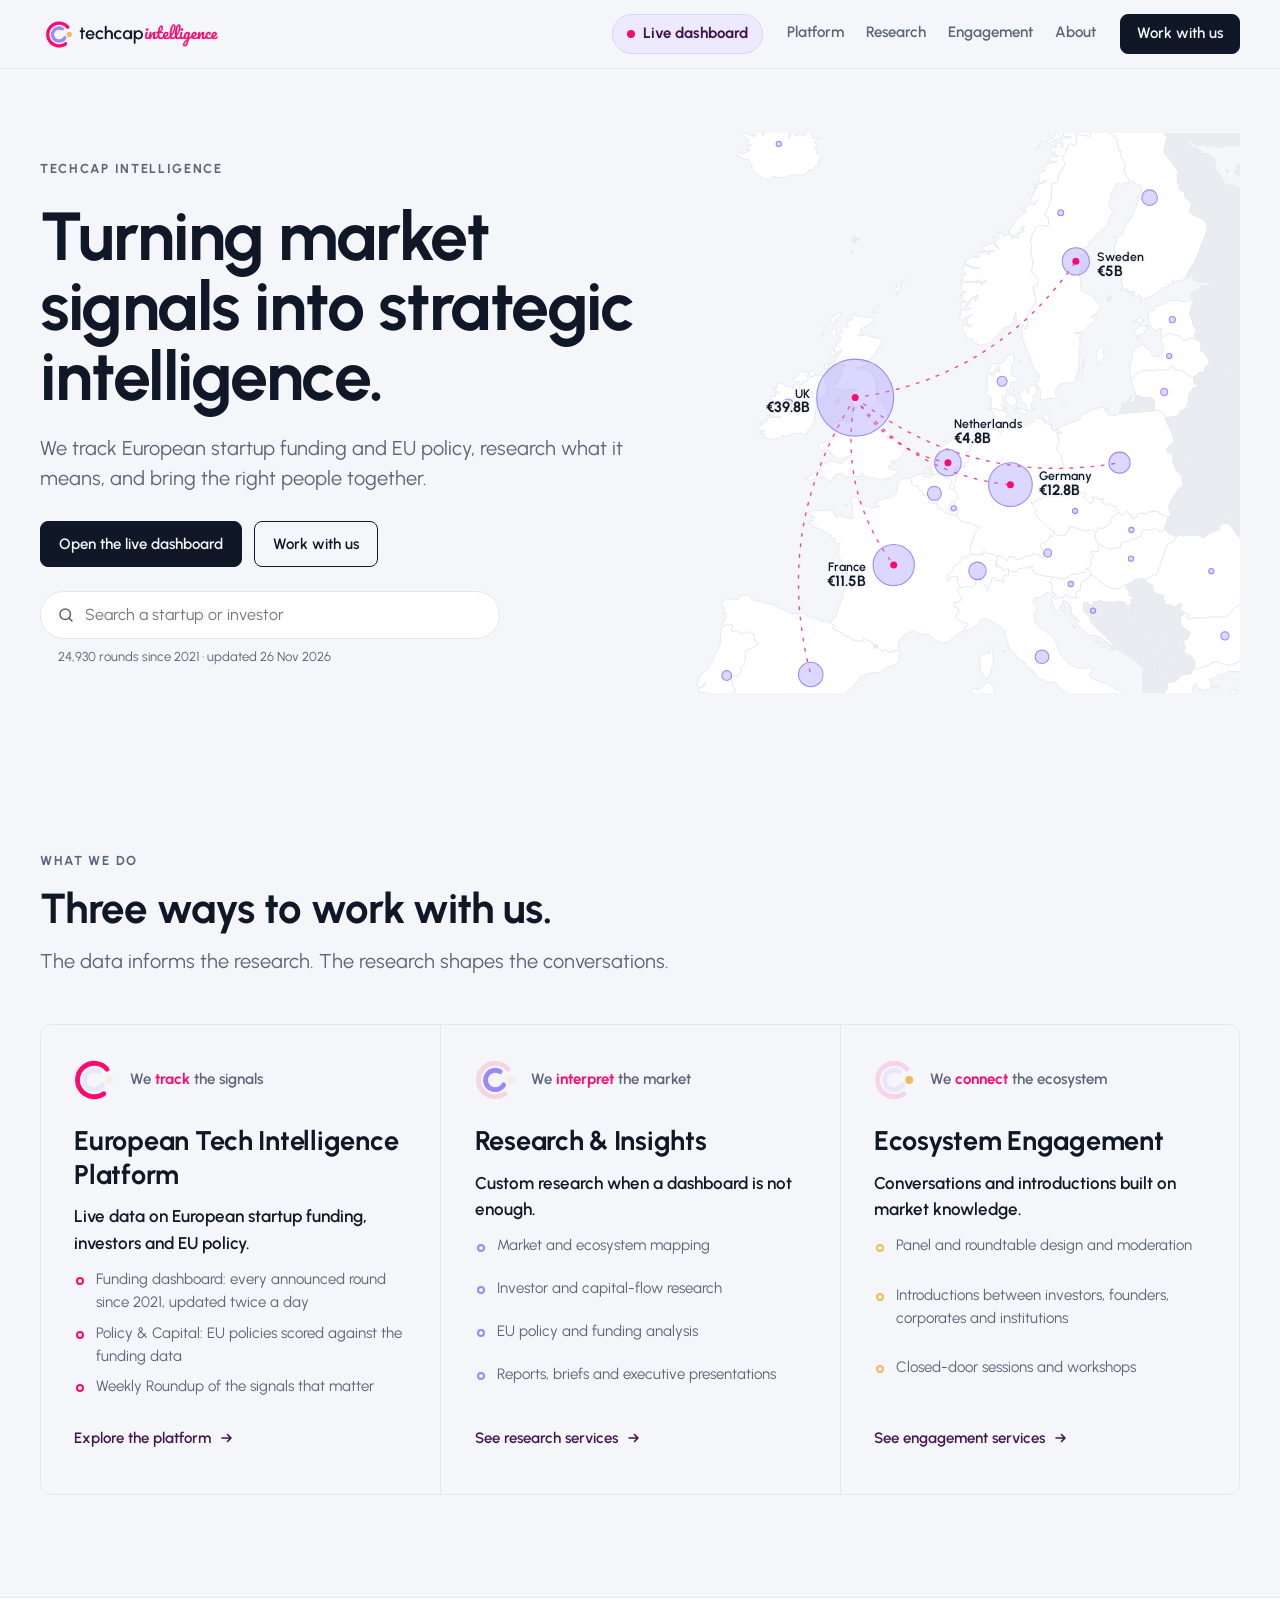
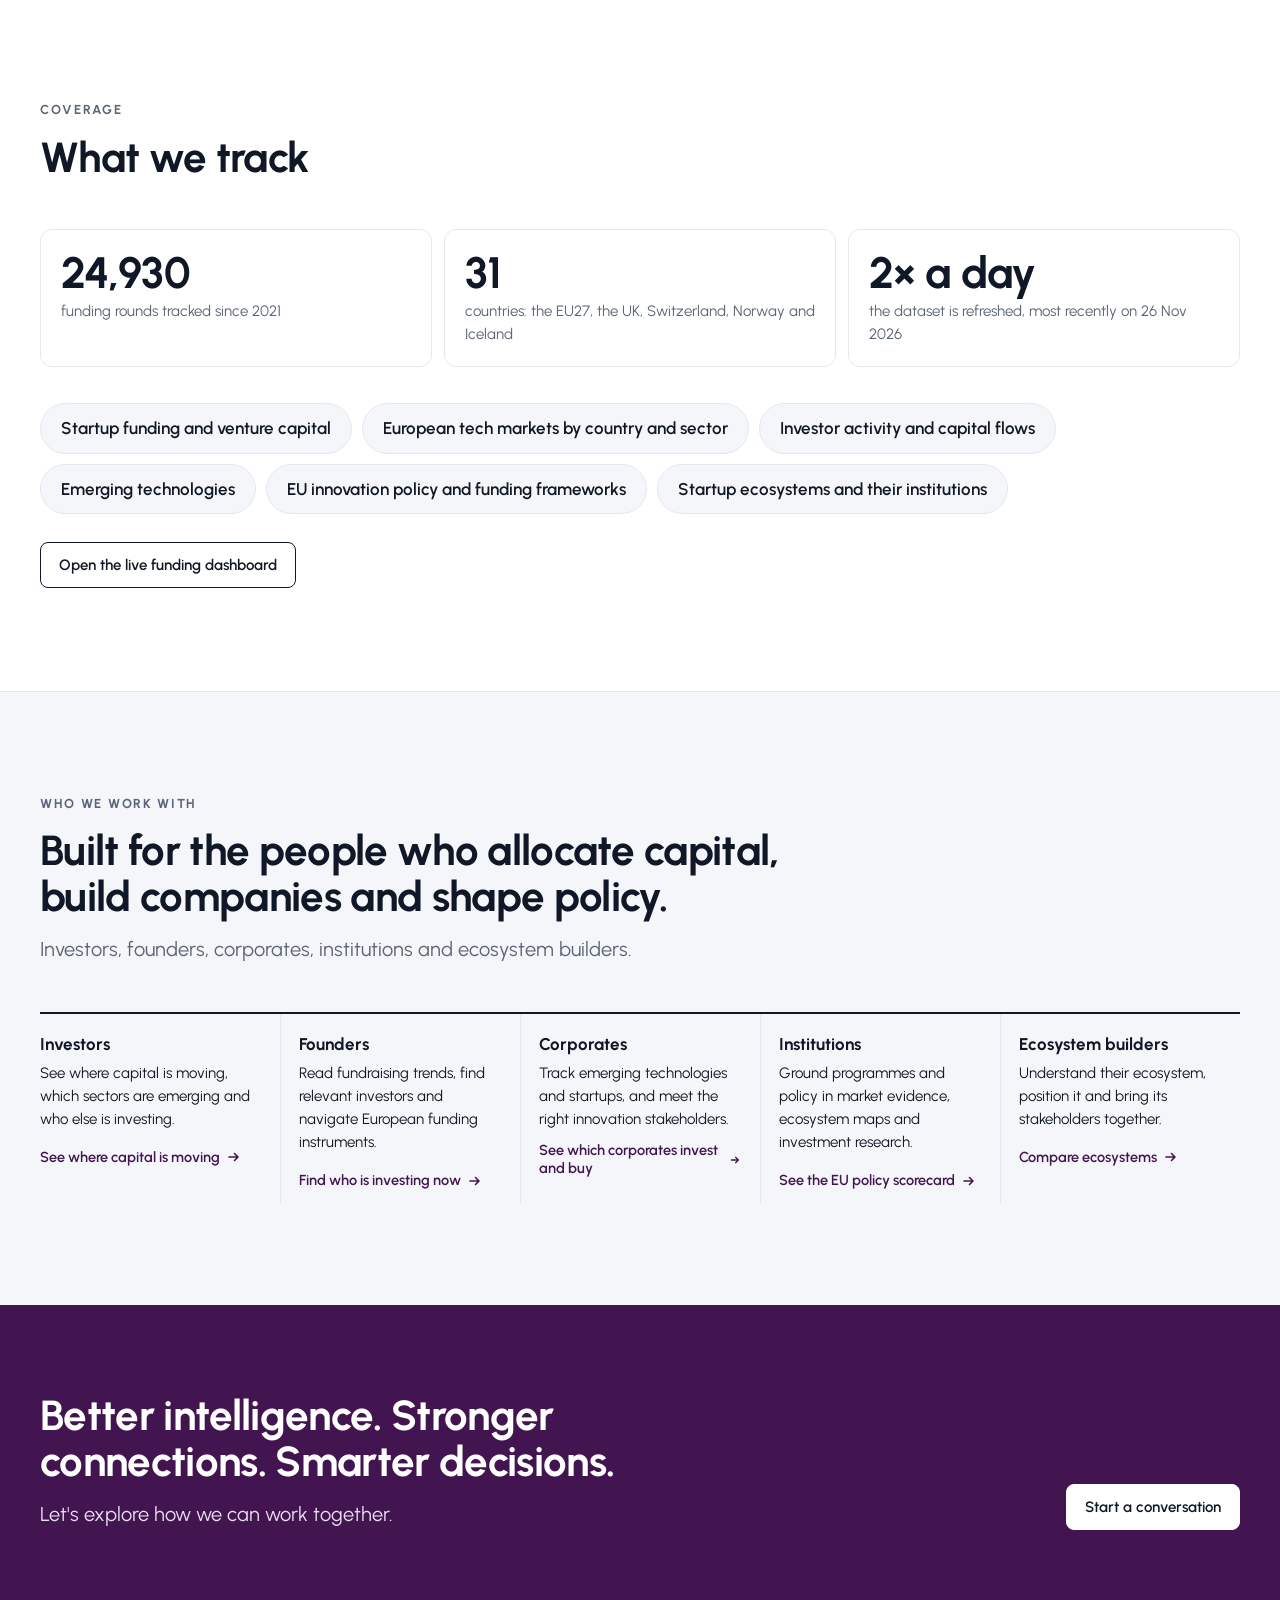
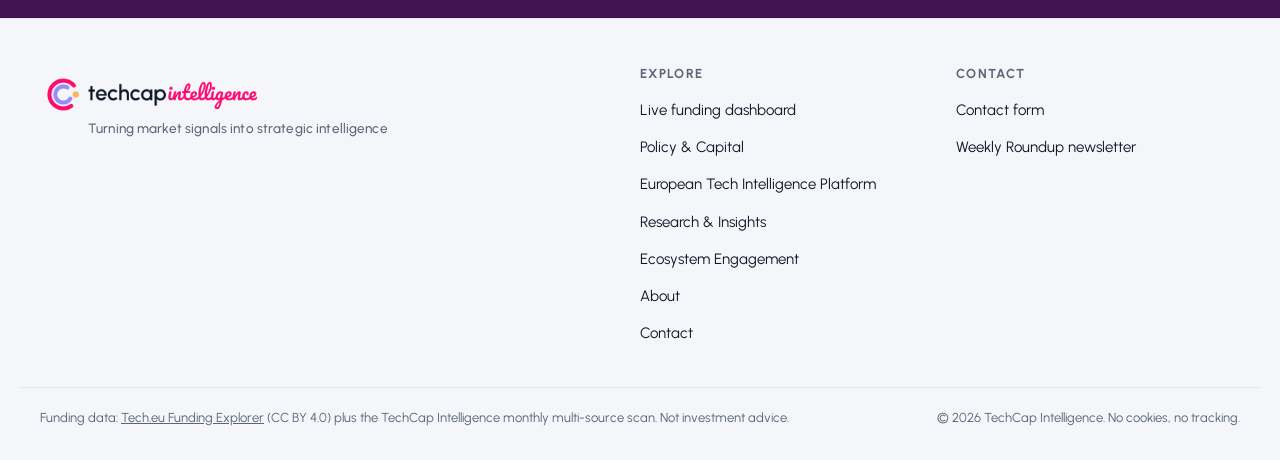
==== commit 2b18eaa4: "Update funding data" ====
--- a/site/index.html
+++ b/site/index.html
@@ -49,7 +49,7 @@
         <label class="sr-only" for="heroSearch">Search a startup or investor</label>
         <input id="heroSearch" type="search" placeholder="Search a startup or investor" autocomplete="off" aria-controls="heroHits" aria-autocomplete="list">
         <ul id="heroHits" role="listbox" hidden></ul>
-        <p class="hero-search-note">24,930 rounds since 2021 · updated 25 Nov 2026</p>
+        <p class="hero-search-note">24,930 rounds since 2021 · updated 26 Nov 2026</p>
       </div>
     </div>
     <figure class="hero-map">
@@ -97,7 +97,7 @@
     <dl class="facts">
       <div><dt>24,930</dt><dd>funding rounds tracked since 2021</dd></div>
       <div><dt>31</dt><dd>countries: the EU27, the UK, Switzerland, Norway and Iceland</dd></div>
-      <div><dt>2&times; a day</dt><dd>the dataset is refreshed, most recently on 25 Nov 2026</dd></div>
+      <div><dt>2&times; a day</dt><dd>the dataset is refreshed, most recently on 26 Nov 2026</dd></div>
     </dl>
     <ul class="tags big"><li>Startup funding and venture capital</li><li>European tech markets by country and sector</li><li>Investor activity and capital flows</li><li>Emerging technologies</li><li>EU innovation policy and funding frameworks</li><li>Startup ecosystems and their institutions</li></ul>
     <p class="after"><a class="btn btn-outline" href="dashboard.html">Open the live funding dashboard</a></p>
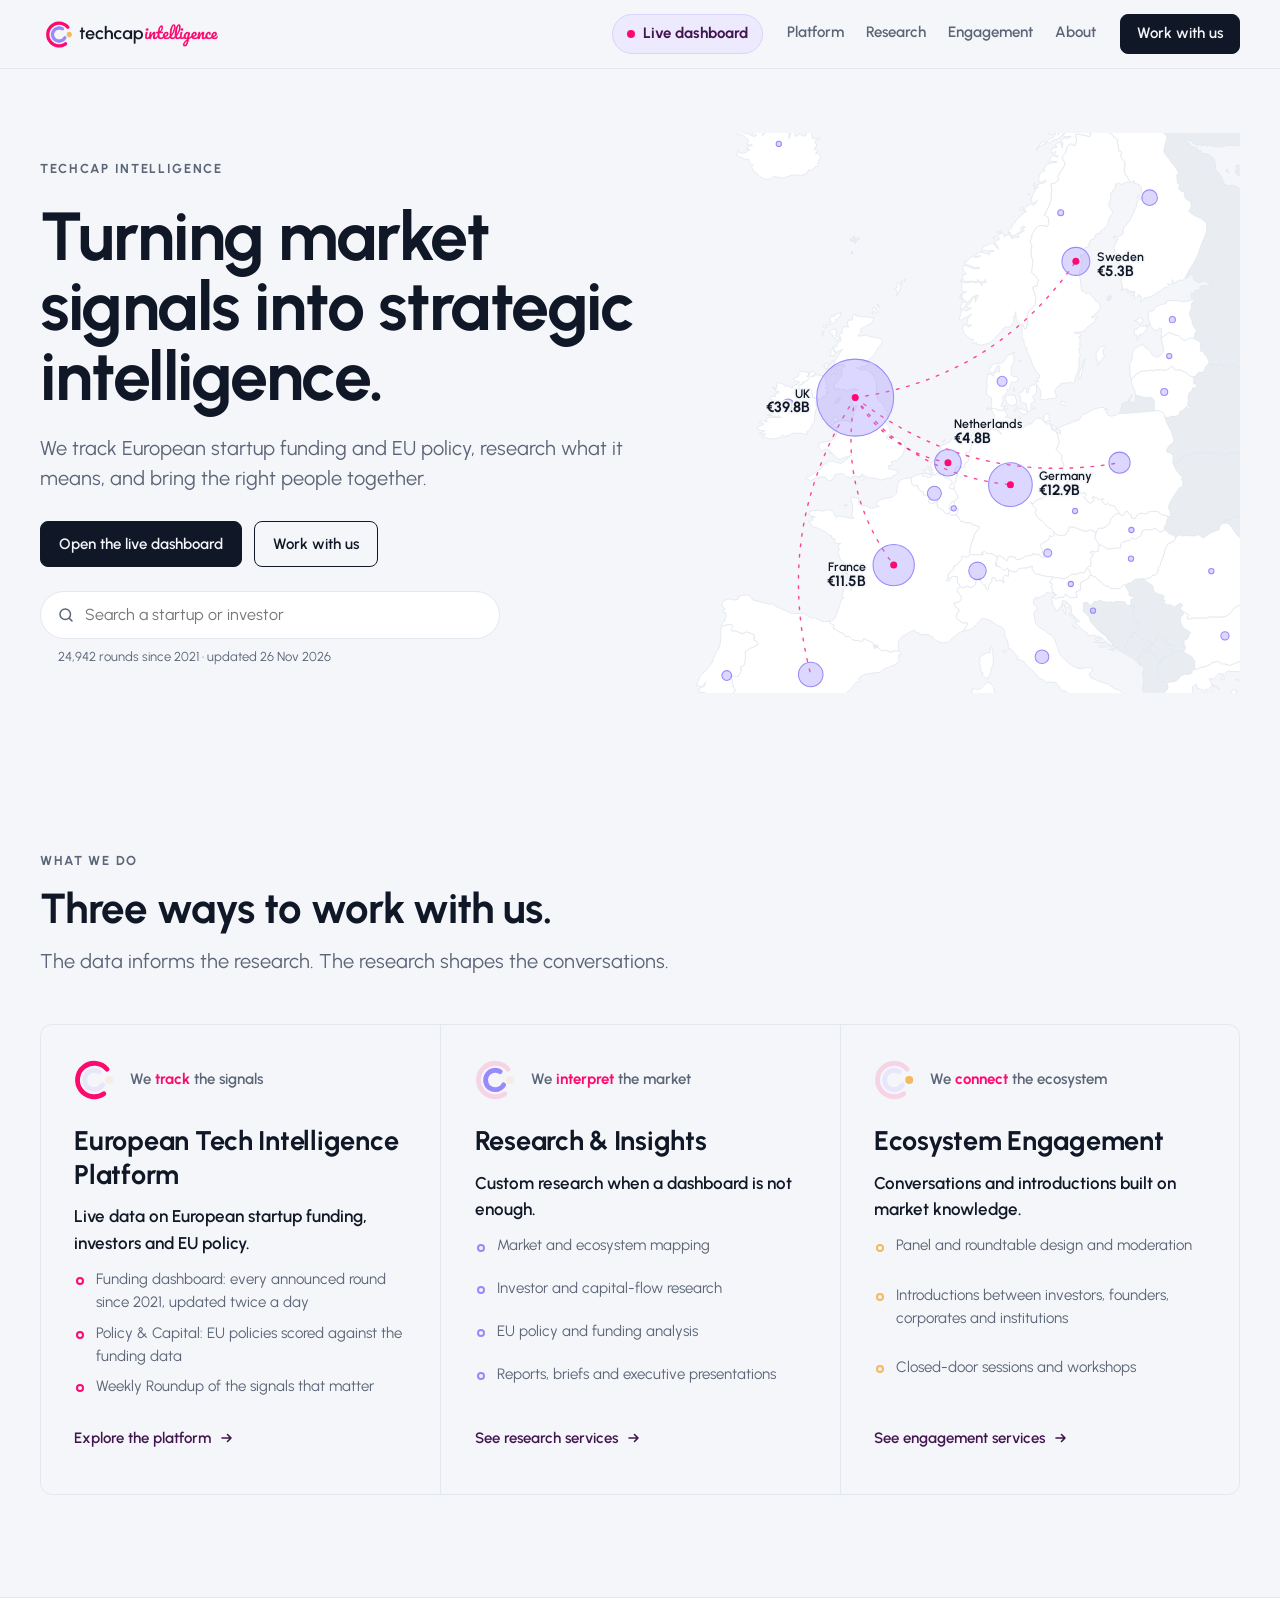
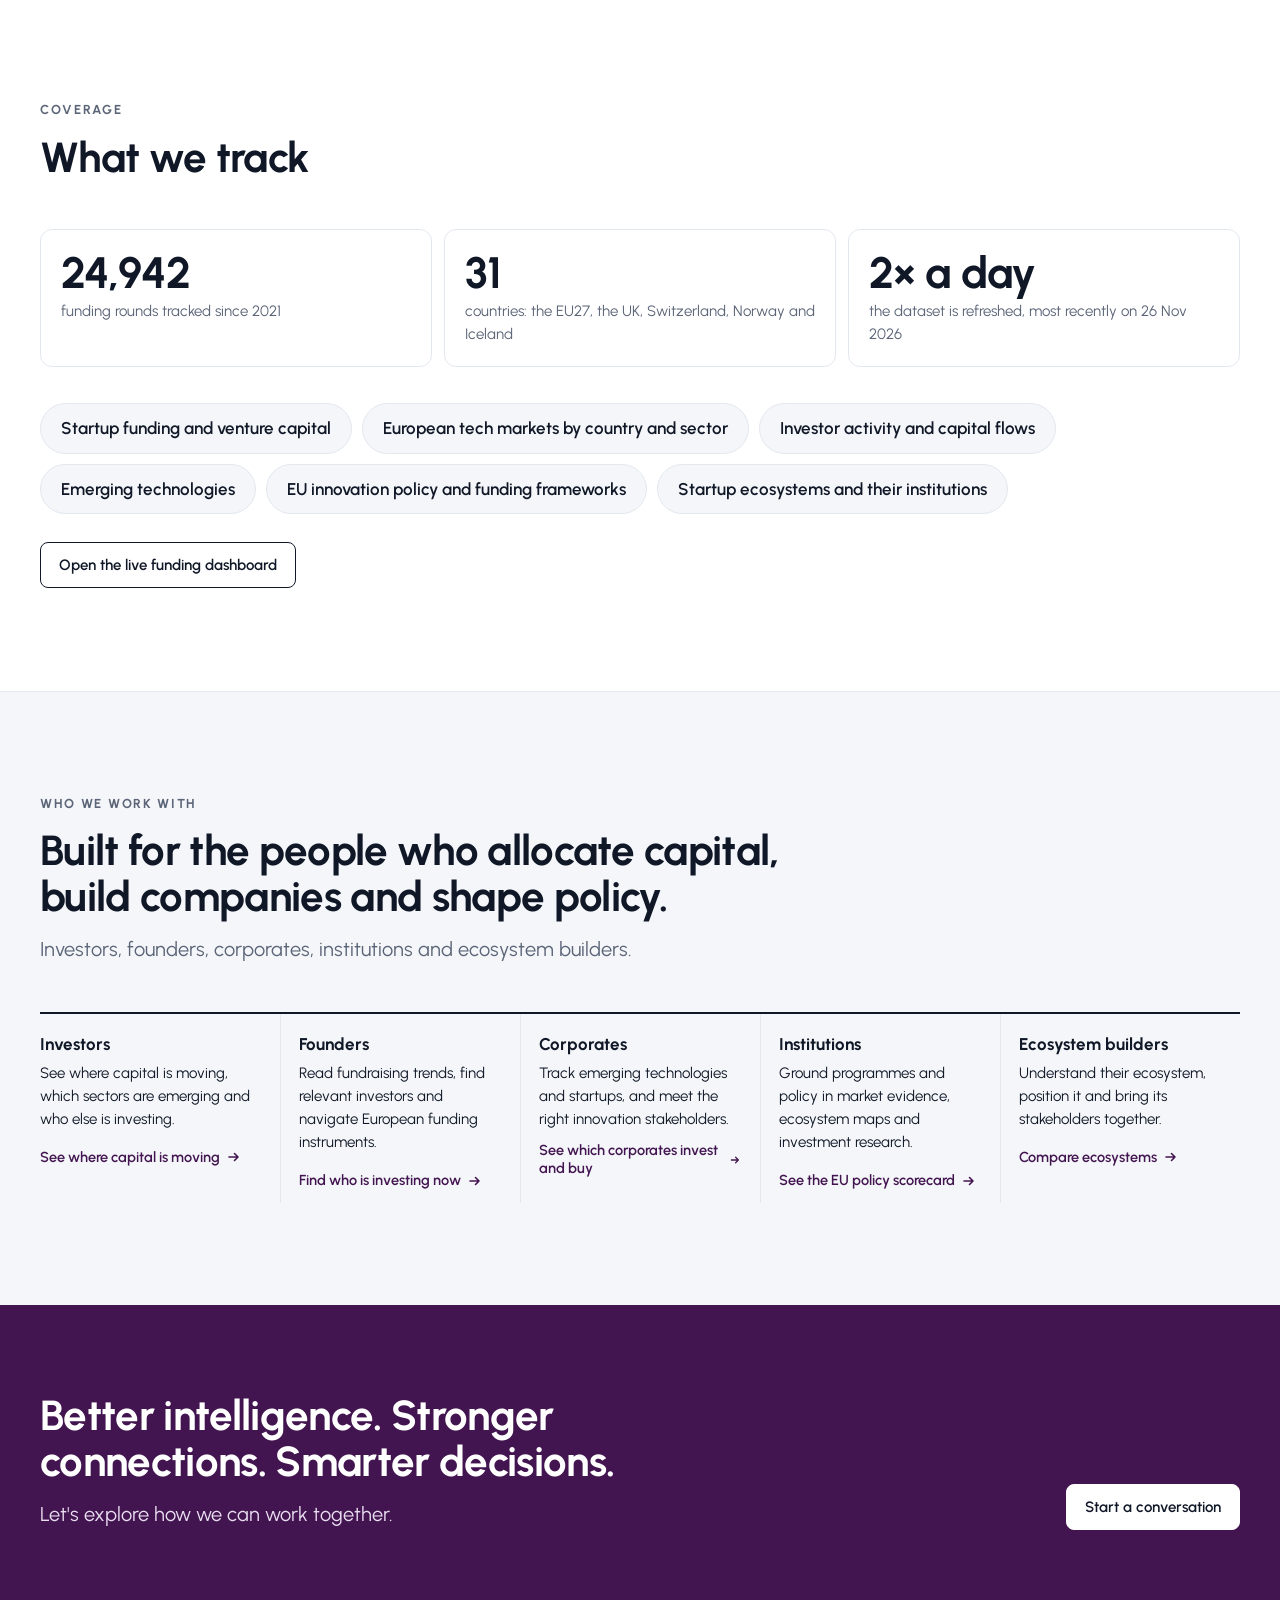
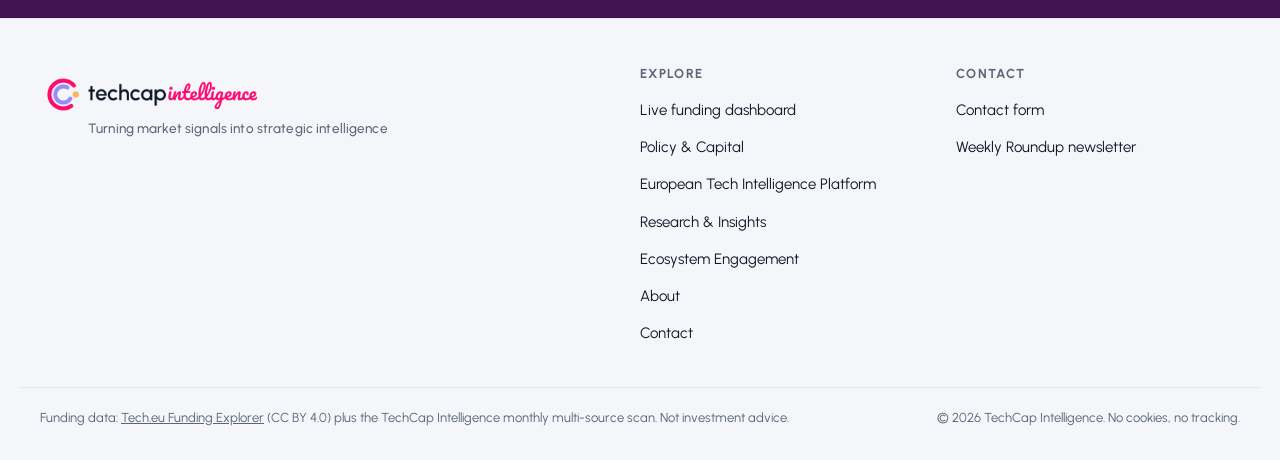
==== commit 9cee3962: "Update funding data" ====
--- a/site/index.html
+++ b/site/index.html
@@ -49,16 +49,16 @@
         <label class="sr-only" for="heroSearch">Search a startup or investor</label>
         <input id="heroSearch" type="search" placeholder="Search a startup or investor" autocomplete="off" aria-controls="heroHits" aria-autocomplete="list">
         <ul id="heroHits" role="listbox" hidden></ul>
-        <p class="hero-search-note">24,930 rounds since 2021 · updated 26 Nov 2026</p>
+        <p class="hero-search-note">24,942 rounds since 2021 · updated 26 Nov 2026</p>
       </div>
     </div>
     <figure class="hero-map">
-  <svg viewBox="130 60 560 640" role="img" aria-label="Map of Europe. Circles show disclosed startup funding by country in 2026 to date. Largest: UK €39.8B, Germany €12.8B, France €11.5B, Sweden €5B, Netherlands €4.8B.">
+  <svg viewBox="130 60 560 640" role="img" aria-label="Map of Europe. Circles show disclosed startup funding by country in 2026 to date. Largest: UK €39.8B, Germany €12.9B, France €11.5B, Sweden €5.3B, Netherlands €4.8B.">
     <g class="land"><path class="out" d="M273.6,485.6L270.1,486.2L270.8,484.3Z"/><path class="out" d="M264,367L260.7,369.3L258.5,368.4L260.5,365.3L263.7,362.4L265.6,362.5Z"/><path class="in" d="M274.9,429.8L270.2,430.8L265.1,433.2L261.4,431.9L257,426.5L252.8,426.3L255.3,424.7L251.6,422L248.7,421.4L243.9,422.9L241.3,420.3L240.3,416L243.3,414L254,411.7L257.9,409.6L261.3,405.2L261.5,396.4L258,396.1L253.2,397.1L254.2,395.3L263,389.6L267.4,388.6L274.1,389L276.7,391.7L276.4,388.4L279.6,390.2L278.3,386.1L281.3,381.5L280,380.3L280.7,377.3L282.7,376.4L284.1,371.7L280,372L276.4,363.2L276.6,360.9L279.3,356.6L282.5,354.1L285.7,353.7L280.6,352.4L275.7,353.5L273,355L268.8,352.8L265.7,353.9L262.3,351L260.2,354.2L258.3,349.7L258.5,346.8L260,347L262,343.7L267.6,336.7L266,331.7L268.4,326.5L271.1,327.2L268.5,323.9L265.1,324.6L262.8,326.4L264.8,321.5L261.2,323.5L260.7,327.3L255.9,336.5L253.3,335.7L256.4,329.9L258.9,327.5L257.5,326.9L259,321.5L264.4,311.9L268.2,307.1L261.3,310.7L258.8,309.4L258.3,306.2L256.5,305.1L262.2,303.3L260.9,301.8L265.3,298.2L266.5,295.4L264.5,291.4L265.6,288.9L268,288.3L266.8,285.1L269.7,280.8L275,282.1L273.1,277.8L274.9,273.6L278.9,274L279.7,268.1L281.7,267L283.7,269.4L286.6,268.7L287,270.1L290.1,269.7L303.7,271L302.1,275.3L300.2,277.6L289.2,283.7L288.1,286L290,287.2L285.4,291.8L288.7,292.1L294.9,290.8L298.5,292.5L308.6,294.4L310.7,294.4L312.8,296.9L313.4,299.8L309.3,304.4L304.6,312.8L299,318.7L296.4,320L290.5,321.1L294.6,321.6L297.1,324L295.1,326.4L292.5,326L286.9,328.7L283.7,328.3L290.4,331.2L293.4,330.1L296.4,330.7L301.5,334.7L306.2,343.4L307.4,362.3L308.7,365.3L314.3,369.9L317.4,375.7L320.5,379.9L318.5,381.9L321.3,392L316.1,389.1L320.9,395.2L322.8,402.6L317.6,407.7L320.4,410.5L324.8,407.5L331.6,408.7L335.8,410.9L339.1,414.6L339.4,421.3L335.6,429.6L331.7,432L330.8,434.5L326.2,434.7L323.1,436L325,437.2L324.5,439.9L320.1,440.4L320.9,443.7L331.2,445.7L330.3,449.8L324.9,452.1L323.2,454.7L320.6,454.1L311.8,456.7L306.2,454.6L297.7,454.3L289.3,449.6L290.1,451.6L287.2,452.7L279.8,451.8L279.2,454.6L272,452.9L269.1,450.2L266,449.3L259.9,449.9L255.9,456.4L252.4,457.8L247.8,452.9L239.4,453.4L230.9,457.7L228.4,455.1L225.4,455.7L226.9,452.6L230.5,452.3L243.9,442.9L245.8,438.7L249.3,438.3L251.6,435L256.6,435.1L266.4,437.8L278.7,427.8ZM262.3,387L263.5,388.7L259,390.7L257.3,387.3L257.8,384.5L261.3,384.5ZM335.5,233.4L334.5,231.1L335.8,228.6ZM332.6,232.3L333.8,235.3L335,234.9L331.4,244.4L329.3,246.2L331.1,241.8L327.5,237.2L331,236.7L329.7,233L331.7,230.7ZM339.7,227.2L338.6,230L338,227.2ZM303.2,267.1L300.9,264.5L302.5,264.4ZM305.6,262.1L308.7,264.5L307.2,265.7L302.2,262.7L303.2,259.2L306.1,260.6ZM310.2,259.4L307.4,256.3L308.2,255.2ZM261.9,336.6L259.3,335.2L259.3,331.9L260.7,330.1L262.5,331.5ZM258.7,314.5L253.5,314.5L255.1,310.1L253.4,308.2L256.5,306.8L259.7,311.3ZM251.9,322.6L250.8,328.9L247.8,329.3L248.4,325.4L246,326.3L247.4,323.8ZM253.2,325.7L252.1,324.7L254.8,322.3L254.9,320.7L258,319.7ZM265.6,268.3L263.1,271.7L259.8,273.2L260.9,275.2L253,279.5L251.9,277.7L255.3,276L253.4,273.5L255.4,268.7L258.5,270.3L258.3,268.2L266,265.1ZM261.1,287.5L260,291.8L265.1,295.2L260.7,298.4L260.6,294.6L257.1,293.7L256.5,290.5L253.9,289L253.4,286.9L255.9,284.8L260.7,283.9ZM249.6,280.2L250.6,281.8L247.3,283.1L245.9,280.3ZM245.5,292.6L244,291.8L245.3,286.2L246.9,286.9ZM240,363.4L234.2,362.6L232.4,354.6L231.2,353.4L228.8,356.8L225.5,358.7L219.7,354.8L217.5,349.4L219.1,347.5L223.6,346.3L222.1,344.7L227,343.7L230.8,338.5L233.2,337.6L234.4,339L237.2,336.5L243.5,336.9L247.7,338.5L248.4,343.2L250.7,348.8L247.8,351.2L251.5,352.6L251.5,357.9L249.7,354.9L249,361.3L245.9,361.4L242.4,364.9ZM293.4,455.2L289.6,456.9L287,453.7L290.2,452.7Z"/><path class="out" d="M882.3,482.6L872.6,486.6L870.9,491.1L865.5,495.2L864.3,498.4L862.4,497.8L857.1,502.2L850.7,505.3L846,512.8L845.1,517.4L842.1,520.7L844.9,515.6L843.1,512.3L841.7,517L839.1,519.7L840.5,524.1L844.4,529L841,528.7L838,525.2L834.5,526.5L832.4,524.9L827.2,525.5L820.9,524.7L820.7,527.7L818.4,529.3L814.2,527.7L803.8,533L796,530.9L791.7,530.6L794.6,527.3L789.9,527.6L787,526.4L799.7,524.8L802.1,520.7L799.1,522.8L795.4,523.1L792.4,521.2L790.3,515.3L786.2,510.9L790.2,516.6L791.3,523L786,524.1L780.3,526.6L775.5,529.6L775.4,534L773.6,540.7L770.4,547.1L761.8,553.7L765.5,560.8L765.6,562.7L762.9,560.7L757.3,561.3L750.9,566.8L743.4,565.9L741.2,563.9L745.4,561.4L744.6,558.1L747.4,553.1L747.1,551.1L749.7,547.8L750.1,544.8L747.6,539.5L750.4,536.4L752.1,539.5L753.2,537.2L758.3,537.5L759.4,536.1L762,537.8L766,535L762.3,533.2L760,526.9L754.7,525L752.9,518.8L745.9,515.5L745.3,509.1L742.2,504.1L740.7,505.5L736.7,502L733,502.1L732.3,503.7L729,500.9L725.9,501.2L721.1,498.5L716.8,498L712.5,501.4L706.8,502.3L704,505.8L699.5,508L698.3,513.2L688.1,517.1L680.2,523L674.6,519L668.6,520.6L660,519.9L656.7,520.6L652.3,519L648.8,522.8L646.6,519.4L643.7,519.2L639.8,516.9L637.9,513.7L636,514L635.7,510.2L637.7,507.3L640,498L644.2,498.5L642.2,495.3L642.2,492.5L640.2,487.1L644.6,478.1L652.7,465.6L656.4,464.3L657.3,459.3L655.1,455.8L656.6,454.1L648.7,444.6L647.1,440L648.1,437L651.7,437.7L653.9,435.5L656.4,430.3L668.7,426.5L677.9,425.3L690.3,426.2L695.5,425.5L697.9,428.2L702.6,427.5L705.1,429.8L706.2,426.9L710.6,425.6L716.7,425.7L719.1,427.7L720.2,424.9L723.7,422.3L727.9,426.8L730.5,424.9L738.6,421.9L741.9,424.7L745.1,425.3L745.8,422.9L743.1,417.9L743.6,412.6L746.5,406.3L751.1,403.6L756.8,402.1L760,402.5L763.7,399.8L763.8,396L765.5,394.6L771.1,394.2L773.8,391.4L781.6,388.9L784.7,390.2L789.1,395.3L794.3,398.5L794.5,400L791.3,401.9L796,409.3L795.9,411L799.4,410.1L802.9,410.5L807.4,408.3L809.7,410.9L811.9,410.6L815.9,417L816.9,421.3L821.9,424.3L824.2,421.3L827.5,420.8L831.1,422.7L835.9,422.8L837.2,420.3L845.4,414.4L848.5,416.2L851.6,419.6L857.7,421.9L859.6,417.9L862.9,418.8L865.7,418L870.4,419.4L873.7,417.3L876.4,419.1L878.6,418.5L884.3,420.1L887.5,418.2L891.5,425.2L890.1,430.5L887.7,432.8L889.4,434.5L893.2,434.5L890.9,436.6L890.6,442.1L893.7,442L897.7,447.3L898.1,457.7L886.1,462.2L884.7,466.2L879.7,472L880.6,478.1L881.8,478.1ZM796,532.3L791.2,533.4L789.9,532.4Z"/><path class="out" d="M727,691.2L723.1,692.6L722.8,690.6L725.7,689.1ZM1000,683.8L998.1,684.4L988.4,695L978.1,702.5L967.8,706.1L961,704.4L956.4,705.2L945,715.5L938.5,717.5L935.6,715.9L930.4,716.7L930.5,725L933.7,729.3L929.5,732.2L930.1,736.1L927.7,740.9L922.6,740.6L923.1,738.5L918.7,732.4L923.1,722.6L922,719.4L919.1,717.9L913.4,724.2L912.1,727.7L909.7,729L898,727.3L894.4,728.7L890.2,734.3L886.8,741.6L881.8,746.9L871.6,751.7L866.5,754.7L858.2,753.5L850,747.5L836.6,744.7L823.7,746.5L822.8,748.3L823.8,754.5L823.5,759.6L822,761.6L818.9,760.8L809.8,766.5L803.2,765.7L798.8,763.4L795.6,757.3L789.8,758.4L785.1,757L781.8,757.5L780.4,760.8L777.4,762.6L778.1,759.8L773.1,761.2L770.7,763.1L766.9,763L769.8,760.7L775.1,759.1L779.8,752.9L763.7,756.5L761.7,755.5L766.5,752.6L765.8,750.8L759.8,748.7L756.1,742.5L758.6,741.1L757.7,735.4L752.2,734.6L747,732.5L745.4,733.9L739.7,732L741.6,727.9L740,723.9L742.3,723.3L744.6,727.8L749.5,727.9L753.6,726.1L748.3,723.8L746.5,720.6L750.1,715.8L747.4,715.5L746.4,711.2L742.7,707.8L745.8,702L744.1,701.3L732.1,705.8L731.2,693.8L733.4,692.6L739.2,682.7L743.9,681.8L748.3,679.5L752.2,681.9L758.3,679.2L756.4,676.6L760.3,676.2L759.7,678.9L765.8,677.1L771.7,676.4L778.8,673.7L773.7,672.2L776.1,669.4L790.7,663.4L782.2,663.8L775.9,660.6L775.9,656.6L779.4,654.6L789.9,653.9L796.8,651.1L805.2,651.6L812.5,649.2L814.8,643.6L823.7,634.7L826.5,630.6L842.5,619.1L856,616.4L865.2,613.7L868.6,610L871.3,610L871.7,613.2L875.5,615.9L880.4,616.6L885.7,612.9L888.1,612.8L891.9,617.8L898.4,619.6L902,615.9L908,618.1L920.1,616.4L923,617.2L931.2,616.1L946.7,605.8L953.8,606L961.3,603.6L970.4,593.7L975.8,586.1L976.6,583.4L976.6,583.4L982.2,583.2L983.3,581.1L992.3,578.6L992.9,575.4L996.3,573.7L1000,575.2L1000,683.8ZM754.1,642.9L754.2,645.5L759,651.5L761.9,653L775,655.6L774.4,660.9L771.5,662.4L760.8,662.3L756.9,665.2L749.8,667.1L746.9,674.4L739.4,680.4L733.3,690.3L731.3,691.8L731.2,686.3L734,682.7L738.3,679.5L739.2,677.4L727.5,680L725.9,677.6L730,671.6L728.9,665.1L733.2,660.5L731.6,656.2L726.8,654.4L729.6,651.3L730.2,648.3L735.1,646.4L737,644.4L741.6,643L746.3,645.7L751.8,643Z"/><path class="out" d="M412.6,820L412.6,820L412.9,814.3L411.7,809.3L414.2,798.1L411.7,795.1L416.3,789.3L419.3,787.7L418.9,785.3L423.5,784.2L429.5,779.9L439.7,776.9L443.1,779L449,780.2L448.8,784.2L452.8,791.1L455.7,787.8L464.7,783.6L466,788.1L463,791L459.8,796.7L454.7,800.5L453.7,803.8L455.7,810.4L463.4,816.3L463.8,820L412.6,820Z"/><path class="out" d="M1000,767L990.6,778.5L980,791.4L961.5,814.1L952.8,815.3L946.1,814L941.9,811L939.8,811.2L940.9,805.7L937.5,799L937.2,795.4L939.3,791.6L937.1,789.8L938.9,785.3L943.6,783.9L941.9,781.3L945.5,773.8L942.7,769.6L939,768.9L940.3,766.1L932,768.5L929.2,764L927.7,755.6L925.7,751.5L922.4,749L922.6,740.6L922.6,740.6L927.7,740.9L930.1,736.1L929.5,732.2L933.7,729.3L930.5,725L930.4,716.7L935.6,715.9L938.5,717.5L945,715.5L956.4,705.2L961,704.4L967.8,706.1L978.1,702.5L988.4,695L998.1,684.4L1000,683.8L1000,767Z"/><path class="in" d="M443.8,544.2L445.3,545.5L443.7,550L442.9,554.7L444.4,554.9L448.4,556.1L450.7,559L453.6,559.6L456.3,556.9L457.9,559.6L457.4,566.9L453.8,565.2L451.2,568.2L452.8,573.6L451.1,573.9L449.5,571L443,572.1L441.5,568L438.9,568.1L438.6,572.4L434.7,577.6L434.9,581.6L433.5,582.7L430.8,578.7L431.5,576.9L428.7,576L425.9,572.8L424.8,568.1L420,572.2L420.5,574.4L418.3,577.7L414.9,579.6L411,578.1L404.4,579.9L402.7,578.8L399.1,573L399.3,567.3L394.1,566.6L390.6,568.9L391.3,570.4L388.2,572.6L386.5,570.9L388.6,569.6L388.3,566.2L390.2,562.1L394.3,559.1L395.4,554.7L398.1,553.7L404.4,546.8L403,545.1L405.5,543L407.7,544.5L411.2,544.2L414.3,541.2L415.6,541.8L426.7,542L429,541.3L426.6,539.7L430,538L433.9,540.8L438.6,540.6Z"/><path class="in" d="M568.6,304L565.7,307.3L565.9,312.4L567.6,314.2L565.3,318L561.8,321.9L561.4,324.4L559.1,326L560.5,322.1L557.9,318L557.7,311.5L562,304.7L565.3,304.4L566.3,302.4ZM539.9,341.9L538.2,341.5L538,335.6L540.3,328.4L541.4,327.7L544.4,317.4L545.6,317.8L542.2,329.9ZM475,280.7L475.9,283.7L478,283.3L479.8,275L478.5,268L480.3,265.7L481.4,261.9L484.2,260.7L487.8,256.3L488.9,248.4L485.7,238.3L485.5,235.8L489.8,234.7L491.9,227.7L488.7,223.4L483.9,219.4L485.4,206.5L483.4,199.4L483.3,191.9L484.5,190.1L482.2,183.5L484.4,178.9L484,176.5L488.9,168.6L492.2,166.1L495.3,165.5L502,166.7L503.7,163L502.9,156.4L498.5,153.8L502.9,145.4L506.1,137.2L506.5,129.3L507.1,124.7L506,118.3L510.6,117.3L514.6,113.9L513.8,109.8L521.9,96.4L522,94.1L518.8,88.2L519.3,86.3L522.6,83.3L523.9,77.1L528.2,72.1L533.5,74.8L535.3,69.2L534.4,61.9L536.2,60.9L539.6,62L542,61.9L550.2,64.2L552.1,61.2L549.6,60L550.9,58.3L551.9,54.9L551.6,51.6L549.4,49L553.5,48.2L556,49.2L556.4,50.8L566.7,58.2L573.8,60.1L577,62.7L578.2,65.3L579.4,65.2L582.8,68.7L582,70.7L583.4,76.5L583.5,80.3L585.9,80.5L586.7,82.5L585.9,86L586.9,88.5L590.8,93.8L590.7,99.2L589.6,101.6L591.3,108.1L592.9,108.8L596.6,116.1L594.3,117L592.2,116.3L588,118L587.1,119.3L583.3,116.8L581.6,118.8L579.8,118L579.7,123.7L576.7,125.6L576.7,128.1L573.8,128.9L574.8,134.4L571.7,143L573.3,144.7L576.6,150.3L576.3,152.2L572.5,157.4L571,164.7L565.9,170.1L563.1,171.6L561.6,175.1L557.8,175.2L555.1,181L550.8,182.8L550.3,185.5L548.1,187.2L550.2,187.2L549.9,189.4L544.1,191.4L546.1,196.5L544.2,198.9L541.5,200.3L539.7,199.1L540.2,203.1L542.6,205.2L541.4,206.8L540.5,213.8L541.8,217.9L538.8,217.2L538.4,220.6L539.6,226.6L540.3,234.8L541.2,240.5L544.8,241.5L546.2,243.9L549.4,242.4L553.2,247.3L556.9,249.4L556.9,251.8L559.9,253.2L561.9,256.1L562.8,260.3L554.8,268.8L552,270.4L554,271.3L558.2,268.8L559.7,270.5L557.4,271.6L556.3,275.8L547,282.4L545.8,284.3L541.7,287.4L533.8,287.8L532.6,288.5L539.5,289.2L541.3,291.2L538.1,292.7L539.9,297.7L539.1,299L539.4,304.5L537.9,307L539.6,314.1L537.7,319.6L538.7,324.1L537,332.5L534.8,337.4L533.2,343.8L531.1,346.2L528.5,344.9L524.7,345.9L521.2,345.6L516.9,346.6L517.5,348.9L515,348.7L510.7,353.8L510.7,356.1L512.6,360.7L510.5,363.8L505.7,363.2L499.4,365.2L493.7,363.8L494.8,357.3L494.3,354.7L489.8,347.2L488.7,343.6L492.4,344.3L490.5,340.2L493.1,339.9L493.3,336.2L491.2,335.1L487.5,329.6L484.1,322.3L482.9,317.2L481.7,317.7L480.7,311.9L478.9,311L478.6,305.1L476.7,304.5L475.5,301.8L475.3,296.7L473.1,296L473.4,293.6L472.7,279.8Z"/><path class="in" d="M295.1,734.5L291.8,734L292.6,731.9ZM325.6,712.6L330.9,713.9L330.9,715.3L326.4,722L323.1,723.5L318,720.5L316,716.8L313.4,718.3L311.5,715L319.4,710.4L326.3,708.5ZM345.9,713.6L338.3,709.8L338.7,707.8L345.1,709.2ZM293.2,728.5L289.2,728.3L292,724.6L295.9,724.2L296.8,726.2ZM253.1,617.9L253.4,619.9L258.7,622.9L256.9,626.5L260.1,627.3L265.5,630.8L268.3,631.6L270.8,635.2L275.6,635.4L279.4,639.2L290.7,641L292.2,637.6L302.6,642.7L303.7,645.1L304.2,648.9L308.1,647.8L313.1,652L316.2,650.8L323.5,653.6L324,652.5L329.2,651.4L333.2,652.7L334.5,656.1L332,656.6L332.6,663.9L328,667.4L315.4,672.7L311,676.3L301.9,677.2L292.3,678.9L286.1,683.5L288.9,686.2L283.4,687.9L278.5,694L269.4,702.8L263.8,710.2L264.4,720.8L266.9,725.2L270.6,728.8L265.6,732L259.2,734.5L253.5,740.1L248.9,749.5L248.4,752.5L239.2,751.3L233,754.2L229.6,757.2L226,763.1L220.7,766.8L218.8,764.7L213.5,764L209.7,765.4L201.2,762.8L197.9,763.2L190.9,760.7L181,759.4L174.6,762.9L169.8,762L165.2,762.7L160.4,768.4L155.2,769.7L148.4,764.3L146.7,760.5L146.2,754.2L144.2,750.6L143.9,745.2L138.1,738.1L128.7,736.1L129.1,726.6L130.9,723.7L136.9,718.6L139.9,718.5L141.8,715.6L139.2,715.1L136.4,707.9L138.8,702.4L143.9,699.2L145.5,696.1L142.9,693.5L141.8,685.5L139.4,680.2L148.2,681.3L152.2,675L151.2,670.3L155.4,668.2L156.9,661.2L156.8,652.8L161.9,649.2L167.5,646.9L171.5,644.1L169.2,640.4L166.7,639.7L166.9,633.3L158.3,630.2L153.3,632.3L145,628.9L141.8,629.7L140.1,627.3L142.4,625L141.7,622L136,622L131.3,623.7L129.7,623.1L130.5,619.5L134.6,616.7L132.7,615.9L134.9,613.5L134.9,608L131.7,608.4L131.4,606.5L133.9,604L132.2,603.1L130,598.5L132.1,594.5L138,592.3L143.3,593.8L148.6,592.8L149.3,589.7L153.9,588.2L159.2,588L162.2,589.4L165.2,593.6L184.3,598.5L188.3,598.3L190.9,600.5L208.6,608.5L212,609.3L219.3,608.9L224,609.5L232.5,614.7L235.6,613.4L243.8,618L249.6,618.7Z"/><path class="in" d="M640,498L637.7,507.3L635.7,510.2L636,514L630.8,516.3L625.4,512L619.7,513.8L616.6,513.3L610.9,514.4L609.2,519.9L603,524.4L598.6,522.7L596.4,525.6L588.1,527.7L586.3,529.1L585.8,534L571,535.7L563.8,531.2L561.2,531L556.3,522.6L557.3,517.6L560.5,511.4L565,511.8L569,510.1L573.6,505.7L574.3,501.2L580.4,495.3L583.9,494.5L586.1,496.9L588.8,496.6L592.7,491.6L595.9,495.7L598.1,496.3L598.2,500.1L602.8,500.2L604,496.9L606.8,495L610.6,494.4L615.7,495.5L617.4,493L625.6,492.1L629.6,493.1L631.9,495.9Z"/><path class="in" d="M553.5,566.1L550.4,565.5L549.5,568.9L540,573.7L540.2,582.1L534.7,584.7L536,590.8L528.1,591.1L522.9,587.2L520.4,591L514.3,590.5L512.5,592.5L507.6,590.5L509.9,588.9L512.4,588.2L507.3,583.3L508,580.3L505.9,578.6L508.1,575.4L504.1,573.5L509.1,567.5L521.8,569.5L529.5,564.4L536.4,564.1L539.4,562.3L544.5,562.5L546.4,558.2L549.4,558.2L551.3,563.1Z"/><path class="out" d="M657.9,607.5L656.7,611.4L653.9,613.4L654.4,620.3L657.8,625.6L665.6,630.7L662.1,638.2L658.2,639.7L658.3,644.6L660.4,648.7L657.7,652L655.8,651.3L644.7,655.3L646.8,645.3L640.4,644.2L634,637.1L628.7,633.9L626.3,636.1L626.9,639.3L622.8,644.5L622.5,643.1L615.4,639.5L608.6,637.2L602.6,632.3L602,630.5L606.2,629.4L606.5,626.1L601.9,620.5L606.9,619.5L607.3,618.2L602.9,614.5L599.7,613L599.2,607.9L601.1,603.8L601.7,599.5L596.2,600.3L597.5,597.8L597.6,592.6L601.7,592.7L600.6,590.7L595.1,588.2L595.6,585.2L591.5,578.5L592.4,576.2L595.1,574L597.1,574.5L601.8,570.1L611.8,569.3L613.2,570L615.4,572.8L622.5,577.2L623.2,583.2L627.6,586.5L634.5,588.6L635.6,590L633.9,593.3L636.9,594.6L634.2,596.2L639.1,599.1L643.7,599.5L647,602L653.1,597.3L657,599.1L653.9,603.5Z"/><path class="out" d="M985.1,820L1000,809.4L1000,820Z"/><path class="out" d="M1000,320.6L998.7,323L995.3,326.3L995.8,332.3L992.2,341.1L989.8,342.2L999.2,353L999.1,355.3L996,359.7L992.2,359.1L983.7,354.5L980.8,353.5L978,354.4L977.2,358.3L979,363L977.3,369.3L977.6,373.3L980,380.7L984.5,382.7L985.5,384.8L984.5,393.1L985.6,398.6L988,401.6L993.9,401.9L997,404.3L998.6,408.2L1000,409.1L1000,541.5L1000,541.5L988.6,541.1L986.2,539.6L982,539.5L979.2,541.1L976.4,540.6L971.1,543.8L963.7,546.3L959.3,545.3L954.7,546.1L946.8,545.4L945,546.7L938.9,547.8L937.4,552.1L927.9,548.2L923.7,545.7L911.3,540.8L902.2,541L895.1,536.7L891,538.9L888.1,538.4L883.2,534.4L873.7,533.9L872.7,532.8L876.9,528.8L873,528.2L874.8,526.2L879.3,527.6L886.9,523L885.2,516.9L886.7,512.8L886.5,507.9L889.2,508.5L889.5,504.4L894.1,502.8L885.7,498.5L883.1,499.1L879.2,494.9L882.3,494.2L885.5,491L889.8,490.3L887.7,487.4L892.2,483.4L897.8,476.2L895,473.3L892.5,474.2L891.9,476.7L886.7,479.4L888.9,475.8L882.3,482.6L881.8,478.1L880.6,478.1L879.7,472L884.7,466.2L886.1,462.2L898.1,457.7L897.7,447.3L893.7,442L890.6,442.1L890.9,436.6L893.2,434.5L889.4,434.5L887.7,432.8L890.1,430.5L891.5,425.2L887.5,418.2L884.3,420.1L878.6,418.5L876.4,419.1L873.7,417.3L870.4,419.4L865.7,418L862.9,418.8L859.6,417.9L857.7,421.9L851.6,419.6L848.5,416.2L845.4,414.4L837.2,420.3L835.9,422.8L831.1,422.7L827.5,420.8L824.2,421.3L821.9,424.3L816.9,421.3L815.9,417L811.9,410.6L809.7,410.9L807.4,408.3L802.9,410.5L799.4,410.1L795.9,411L796,409.3L791.3,401.9L794.5,400L794.3,398.5L789.1,395.3L784.7,390.2L781.6,388.9L773.8,391.4L771.1,394.2L765.5,394.6L763.8,396L763.7,399.8L760,402.5L756.8,402.1L753,398.1L749.4,387.5L744.4,383.6L745.5,379.1L749.8,378.1L751.7,379.4L755.6,378.7L761.4,371.1L760.4,368.7L757,367.3L755.8,364.2L752,363.1L746,364.2L745,358.6L739.1,356.9L734.7,352L733,351.5L733.3,348.6L727.7,345.9L727.3,342.9L728.4,339.4L724.9,334.9L724.3,328.1L720.2,326.9L717.4,324.8L714.3,324.2L710.6,325.1L705.9,330.2L703.7,328.4L703.1,324.8L699,323.9L695.1,326.4L692.2,323.8L688.9,325.5L686.7,323.9L686.8,321.1L684.1,315L682.6,314.1L678.7,308.6L676.8,309.6L677.1,300L676.3,298.6L669.8,295L670.7,288.5L673,287L667.7,278L667.3,274.2L664.5,267.8L664.4,265.3L666.7,259.8L667.1,254.4L669.5,251.6L667.3,249.5L666,244.1L667,242.4L669.8,244L671,240L675.9,239.3L677.1,234.9L683.2,234.5L688.7,235L688.8,233L686.2,232L682.3,229L675.2,230.9L669.4,227.9L668.2,222.7L666.3,221.5L663.2,224.8L659.2,226.5L663.9,216.9L670.8,206L673.9,199.1L677.7,188.1L682,178.4L683.9,172L684.3,164.3L683.6,162.8L678.6,158.2L669.1,153.8L663.5,149.5L665.1,147.7L666.6,142.2L665.5,138.2L660.6,135.6L658.2,131.7L658.9,129.4L657.7,126.9L654.8,126.7L652,123.5L653.1,120L652.5,117.8L650.7,117.9L650.3,109.8L649,108.8L652.1,106.6L651.4,104.3L647.7,98.1L644.5,94.6L641,89.4L635.8,83.3L635,80.6L637,71.7L638.7,66L638.2,62.8L636.4,61.7L630.4,56L624.2,54.6L620.6,48.4L621.2,41.6L620.3,39.6L617.7,39.4L621.4,35.7L622.9,33.5L623,28.7L627.2,25.4L627.8,23.5L627.4,19.7L631.1,21L633,20.4L633,18.8L631.3,15L636.5,15.8L637.9,14.6L638.2,12.2L639.8,11.3L638.6,8.8L644.1,10.6L647.4,10.9L648.8,13.5L647.1,14.5L642.1,14.4L641.8,15.5L645.1,18.2L647,17.3L650.3,17.3L650.6,19.1L653.1,16.5L654.3,17.7L654.9,22.9L656,23.1L656.5,18.6L660.7,17.1L666.2,17.3L669.1,15.1L674.2,15.3L681.6,17.1L693,20.4L700.4,24.2L701.6,25.2L705,24.6L713.2,27.5L715.3,26.8L713.7,24.9L722,29.7L727.8,30L733.7,38.7L736.1,39L738.4,45.4L738.6,47.6L737,58L734.9,62.6L729.7,69.1L722.7,73.6L715.5,74.9L711.8,74L706.7,74.3L703.2,75.4L695,76.1L687.3,73.5L684.8,75.8L683.8,73.8L678.5,74.2L675.3,73.3L674.5,74.1L671.1,73.3L667.2,70.3L667.4,68.6L662.4,68.6L658,69.7L661,70L664.3,71.6L664.6,73.6L670.2,76.9L672.6,76.7L674,79.9L678.5,80.6L676.8,83.8L678.6,83.5L684.2,83.9L687.5,85.2L693,89.7L694.3,97.9L693.3,101L697.5,105.1L700.2,108.6L704.1,117.6L706.6,119.7L711.1,120.4L712.8,119L719.1,121.4L722.7,124.6L729.2,124.5L734.5,124.9L735.6,122.4L738.1,120L738.4,118L734.7,112.2L732,111.3L729.4,112.9L726.8,113.1L717,106L716.3,104L718.2,102.1L717.5,97.8L719.5,96.5L723.8,97L730.2,100.1L734,99.1L735.7,100L741.1,99.8L747,100.9L748.7,100L748.4,97.3L749.5,94.8L752.9,93.1L749.3,89.1L747.4,88.3L741.6,83.6L739.4,78.3L742.3,73.2L743.3,67.4L745.9,64.7L748.2,61.1L749.4,57.1L750.2,50L754.4,50.5L759.7,48.1L764.8,49.7L765.3,52.8L767.6,51.2L771.3,52.8L768.7,48.2L766.9,37.7L762.5,31.4L760.5,29.9L756.1,29.8L754.8,28.8L753.3,24.7L752.1,19.3L749.9,12L745.7,5.5L736.8,2.7L736.6,1L742.3,1.5L744.7,0L764.1,0L764.1,0L768.6,2.5L770.1,4.9L762.5,11.6L761.3,19.6L762.7,22.2L769.4,22.9L773.2,26L776.6,27.8L781.2,26.6L787.4,19.6L788,18L785.2,11.6L784,7.4L782.1,5L785.9,0L1000,0ZM707.7,101.2L709.1,105.7L705.4,102.7ZM752.3,44.3L750.1,44.6L750.8,43ZM599,359.6L595.1,367L599.1,368.2L603,367.1L602.6,359.5L614.1,362.6L620.5,361.8L624.7,366.2L623.9,374.4L625.5,377.3L617.6,378.4L591.5,380.4L583.4,380.4L585.3,378.2L587.2,373.2L587.1,369.3L594.1,366.8L598.2,359.5ZM820.7,527.7L820.9,524.7L827.2,525.5L832.4,524.9L834.5,526.5L838,525.2L841,528.7L844.4,529L852.6,535.5L855.8,535.6L859.3,532.1L862.2,531.9L865.9,528.6L870.6,528.5L870.2,536.6L862.6,540.7L857.2,539.7L852.4,546.7L852,549.1L846.2,550.9L842.9,554L841.2,558.9L836.4,564.1L832.1,564.3L828.2,562.6L828.5,554L826.4,550L823.3,548.8L820.1,549.6L815,547.4L810.4,549.2L808.3,548L816,537.4L818,536.5L822.7,530.7Z"/><path class="in" d="M741.2,563.9L743.4,565.9L750.9,566.8L757.3,561.3L762.9,560.7L765.6,562.7L765.4,572.6L757.7,576.5L755.6,571.4L754.9,581.7L755.9,582.8L753.6,588.3L755.3,595.3L755.3,601L751.9,601.7L746.3,601.1L742.8,598L735.3,598.8L729.2,596.6L719.9,600.4L715.8,603.1L710.3,609.7L705.4,612.8L699.8,613.5L687.5,613.1L684.3,614.4L667.5,614.5L662.7,616.1L661.5,613.7L663.7,611.1L657.9,607.5L653.9,603.5L657,599.1L653.1,597.3L647,602L643.7,599.5L639.1,599.1L634.2,596.2L636.9,594.6L633.9,593.3L635.6,590L634.5,588.6L627.6,586.5L623.2,583.2L622.5,577.2L615.4,572.8L613.2,570L617.2,568.2L619,568.7L622.2,565.4L625.4,565.4L628.5,561.1L628.8,556.6L631.3,554L631,552.1L634.6,543.5L636.7,534.8L640.5,529.1L646.2,526.6L648.8,522.8L652.3,519L656.7,520.6L660,519.9L668.6,520.6L674.6,519L680.2,523L688.1,517.1L698.3,513.2L699.5,508L704,505.8L706.5,505.4L709.8,507.1L713.3,510.9L717.5,517.6L727.8,527.7L731.8,530L736,537.1L736.9,541.3L736.5,548.8L737,552.5L739.5,559.7L738.4,561.1Z"/><path class="in" d="M131.3,623.7L136,622L141.7,622L142.4,625L140.1,627.3L141.8,629.7L145,628.9L153.3,632.3L158.3,630.2L166.9,633.3L166.7,639.7L169.2,640.4L171.5,644.1L167.5,646.9L161.9,649.2L156.8,652.8L156.9,661.2L155.4,668.2L151.2,670.3L152.2,675L148.2,681.3L139.4,680.2L141.8,685.5L142.9,693.5L145.5,696.1L143.9,699.2L138.8,702.4L136.4,707.9L139.2,715.1L141.8,715.6L139.9,718.5L136.9,718.6L130.9,723.7L129.1,726.6L128.7,736.1L120.2,737.9L115.2,734.9L107.3,731.6L99.7,731.6L105.1,723.7L107.2,717.1L106.9,711.7L109.5,707L109.6,700.8L113.2,702.4L111.4,699.6L103.9,699.1L104.4,694.3L110,692.4L111.5,687.8L106.9,693L101,691.6L106.2,678.6L111.2,675.2L119.8,664L119.3,662.3L123.7,653.4L126,650.5L128.1,644.5L129.1,630L129,625.7Z"/><path class="in" d="M647.1,440L648.7,444.6L656.6,454.1L655.1,455.8L657.3,459.3L656.4,464.3L652.7,465.6L644.6,478.1L640.2,487.1L642.2,492.5L642.2,495.3L644.2,498.5L640,498L631.9,495.9L629.6,493.1L625.6,492.1L617.4,493L615.7,495.5L610.6,494.4L606.8,495L604,496.9L602.8,500.2L598.2,500.1L598.1,496.3L595.9,495.7L592.7,491.6L588.8,496.6L586.1,496.9L583.9,494.5L583.3,492.2L579.8,489.2L579.1,486.4L575.2,486L570.9,483.5L568.8,485.2L564.3,481.3L566,477.9L561.6,479.2L557.5,476.7L553.5,475.9L555.4,480.1L551,483.6L543.7,476.5L546.5,472.9L544.4,471.2L540.5,472.4L536.3,469.6L530.8,468.3L529.3,465L525.4,463.9L525.3,466.8L522.9,467.5L525.5,458.4L523.7,453.6L521.1,452.3L521.2,449.9L519.1,445.3L521,439.5L518,433.2L518.7,429.3L517.2,426.7L511.7,421.6L514.8,416.2L515.3,412.1L512.8,402L517.3,403.9L516.8,399.7L512.2,398.8L512,396.9L514.4,397.5L518.8,395.1L534.4,389L538.3,388L542.8,381.6L547.1,380.4L551.8,377L559.4,374.4L565.6,373.4L571.7,376.3L567.3,375.3L571.1,382.2L575.4,383.7L581,382.3L583.4,380.4L591.5,380.4L617.6,378.4L625.5,377.3L628.9,377L634.1,379.6L636,382.2L636.6,385.3L639.4,392.8L643.2,399.8L645.4,405.1L646.8,410.9L646.2,413.5L640.7,417.8L638.6,422.3L638.7,424.2L642.7,425.6L645.9,428L645.8,437.9Z"/><path class="in" d="M579.7,0L582.7,1.9L583.6,0.2L586.4,0.9L584.2,8.4L584.3,13.6L583.6,16.2L584.6,18.5L586.8,15.2L586.7,12.8L591,0L593.5,0L593.5,0L593.2,3.7L594.1,4.3L594.8,9.5L597.3,6.5L597.5,1.1L598.5,0L603.6,0L603.6,0L603.4,0.3L605.4,0.1L607.5,9.4L608.3,4.2L608.1,0L625.1,0L625.1,0L627.5,1.4L628.5,4.2L625.5,6.8L624.4,8.9L622,10.2L613,11.4L613.6,12.5L620.4,13.4L621.9,17.7L623.4,18.5L626.1,17.3L625.7,15.2L631.3,15L633,18.8L633,20.4L631.1,21L627.4,19.7L627.8,23.5L627.2,25.4L623,28.7L622.9,33.5L621.4,35.7L619.5,32.5L621.5,25L618.7,21.1L612.2,19.2L606.7,14.9L604.6,15.9L601.6,19.7L597,20.5L594.4,27.2L594.4,37L595.6,42.3L594.8,44.9L593.1,45.8L591,52.4L581,49.4L580.2,51.6L577.3,53.6L569.4,53.2L568,50.3L560.9,41.8L558,42.1L556.6,44.3L557.2,47.6L553.5,48.2L553.5,48.2L549.4,49L551.6,51.6L551.9,54.9L550.9,58.3L549.6,60L552.1,61.2L550.2,64.2L542,61.9L539.6,62L536.2,60.9L534.4,61.9L535.3,69.2L533.5,74.8L528.2,72.1L523.9,77.1L522.6,83.3L519.3,86.3L518.8,88.2L522,94.1L521.9,96.4L513.8,109.8L514.6,113.9L510.6,117.3L506,118.3L507.1,124.7L506.5,129.3L506.1,137.2L502.9,145.4L498.5,153.8L502.9,156.4L503.7,163L502,166.7L495.3,165.5L492.2,166.1L488.9,168.6L484,176.5L484.4,178.9L482.2,183.5L484.5,190.1L483.3,191.9L483.4,199.4L485.4,206.5L483.9,219.4L488.7,223.4L491.9,227.7L489.8,234.7L485.5,235.8L485.7,238.3L488.9,248.4L487.8,256.3L484.2,260.7L481.4,261.9L480.3,265.7L478.5,268L479.8,275L478,283.3L475.9,283.7L475,280.7L474.7,279.2L468.5,277.3L466.3,272.6L465.9,264L465.5,268L463.5,269.5L463.8,275L460.6,281.1L456.6,282.2L454.9,281L450.2,284.3L451.2,285.5L445.4,290.7L440.2,296.6L435.7,300L427,302.3L421.5,301.8L420.6,299.1L418.2,300.6L416.2,299.2L417.7,296.1L414.5,295.7L406.8,289.2L405,284.4L406.7,277.9L412.2,281.7L415.5,279L412.3,279.8L410.1,277.1L411.3,271.7L415.8,267.4L415.6,266.7L410.2,270.4L406.7,271.5L404.1,274.1L401.5,272.5L402.7,267.4L404.5,263.2L406.6,261.8L410,263.3L415.4,259.8L411,260.3L409.9,258.6L414.8,252.9L415.4,250.6L420,247L419.6,252.8L423.4,245.1L418.1,246.6L415.7,248.1L409.8,255.2L407.1,259.3L402.3,262.5L404.4,253L407.7,253.7L410,252.7L407,251.7L404.6,247.9L404.9,243.9L409.5,241.1L405.9,242L404.1,238.7L404.4,231.1L405.5,230.4L410,231.2L415.4,230.3L420.1,231.5L424.2,230.4L427.3,234.7L427.1,231.8L432.8,230.2L430.8,227.3L429.8,229.9L426.1,230.2L423,228.9L422.6,226.9L421.1,229.9L416.6,229.3L408.1,229.9L405.1,226.3L405.3,222.1L409.1,221.3L405.2,215.7L406.2,211.4L411.4,212.1L417.2,215.1L422.1,215L425,213.8L418.5,213.7L411.6,210.9L408.3,210.4L408.6,205.7L410.9,206.1L413.1,202.7L417.3,200.7L419,202.3L424.4,201.5L425.7,200.2L419.7,201L421.5,197.2L426.6,196.3L432.2,197.5L434.4,199L436.5,198.2L435,196.1L441,195.1L440.5,194.2L433.7,195.1L432,194.1L427.1,194.9L427.3,192.9L429.9,189.2L434,188L436.1,186.4L441.5,186.9L442.5,189.2L446.7,192.8L442.2,185.3L443.6,182.5L446.8,182.1L447.1,179.6L445,179L445.2,177L449.9,174.6L452.8,176L452.9,179.1L454.7,176.6L458.6,175.5L461.3,180.8L465.1,179.2L469.4,179.5L469.1,175.7L475.8,171.7L473.8,169.5L476.7,167.2L475.2,166.1L471.2,169L472.5,170.8L471.3,172.4L465.1,176.9L460.8,177.9L459.4,173.8L457.6,174.2L457.9,171.6L460.6,168.8L462.1,165.1L464.5,163L467.9,157.6L470.6,155.9L471.6,154L477.5,150.3L477.9,148.6L475.3,150L475.8,146.6L477.2,145L483.7,140.4L485.2,142.5L487.1,142.2L491,136.7L487.2,140L483.5,138.1L483.4,136.2L485.5,130.1L489.9,122.7L491.9,122.6L489.6,119.4L495.1,117.4L497.8,117.4L501.1,114.7L500.5,114.2L494.8,116.2L492.6,116.4L492.1,111.8L493.3,107L497,103.4L500.1,103.3L497.2,100.9L499.2,99.5L501.2,95.9L507.1,94L512.8,93.6L512.9,92.6L507.4,92.3L504.4,92.7L504.1,91.8L506.6,87.1L508.4,85.3L512.9,87.9L514.9,86.2L511.8,85.9L510.5,83.4L511.2,80.8L508.9,82.8L506.6,83.1L506.7,80L508.7,76.6L511.8,77.3L513.5,75.7L511.3,75.4L510.9,73.9L516.6,70L519.3,77.6L519.1,75L520.1,72.9L518,68.7L519.6,66.2L521.6,65.7L523.7,66.7L529.5,64.6L528.3,63.4L526.4,64.1L521.2,64.3L520.5,62.8L521.5,60.6L525.4,58.8L527.3,56.3L528.2,51.6L529.3,49.3L532.5,47.7L531.9,43.9L533.3,40.4L536.6,43.5L538.7,43L536.1,41L536.3,39L538.8,37.9L539.9,33.5L544,32.3L544.4,40.4L545.3,33.5L546.5,29.7L548.3,28L549.1,29.7L549.2,37.3L547.8,41.6L549,41.1L550.8,37L552.9,37.2L551.2,34.8L550.4,29.9L550.8,28.4L555.1,28.5L555.4,25.8L556.8,25.4L561.5,29.3L560.5,25L559.5,23.8L556,21.8L555.5,20.5L558.8,20.1L565.2,15.8L567.5,17.1L569.1,21.5L571.2,23.6L572.2,22.8L570.9,21.1L571.1,17.8L572.6,14L575.1,11.6L577,6.2L575.3,3.7L577.1,0L579.7,0ZM404,230L402.2,229.9L403.8,227.3ZM403.5,247.8L403.3,250.5L401.9,248.5L402.8,244.4ZM624.3,16.7L623,17.7L622.6,14.5L624.7,15.5ZM481.9,130.2L480.1,130.7L480.3,128.9ZM446.1,174L444.2,173.4L448.7,171.7L449.4,173.3ZM441.9,181.3L438.9,179.4L441.8,178.2ZM569.1,5L567.2,10.5L565.6,11.9L562.1,13.1L558.8,10.3L561.5,9.9L561.9,8.8L566,8L567.4,5.3ZM571.6,10.7L571.7,14L569.2,17.3L566.9,14L569,12.2L570.8,9.3ZM574.6,9.8L573.3,11L571.8,9.6L572,6.1L574.7,7.9ZM498.3,70L500.1,70.2L497.6,73.6L495.9,73.9L492.9,76.2L492.6,74.1L495.4,70.4ZM490.7,79L489.4,80.2L490.5,75.8L491.9,75ZM508.9,54.2L510.7,57.7L509.4,61.6L506.6,61.8L505.3,60.4L503.5,61.4L502.2,59.7L503.6,57.2L505.7,57.7L506.2,55L507.6,55.3L507.5,52.9ZM543.1,22.4L546,24.7L543.6,25.6L541.7,21.5ZM551.4,24.3L549,25L548.3,23.2L550,21.3L551.4,21.7ZM539.5,26.3L541.5,26.5L542.5,28.1L540.8,31.7L539.2,32.1L537.1,36.2L537,37.6L533,39L531.3,37.1L532.4,36.8L533.1,33.7L535.7,33.2L535.5,30.7L537.4,27L538.7,22.2ZM487,123.9L487.3,121.6L489.5,121.9ZM486.1,120.7L486.5,117.5L488,117.6L487.6,120.1ZM474.6,147.5L470.8,148L470.6,146.1L473.7,145ZM526.7,38.2L530.9,39.9L531.8,42.3L530.8,43.9L531.2,46.9L528.1,48L527.4,47.2L525,51.3L522,50.5L523.2,48.9L523.1,43.8L526,43.1L524.7,41ZM514,62.6L516.4,59.7L516.9,56L518.3,55.2L520.4,58.7L520.3,60.6L517.8,62.9L515.6,66.4L514.3,66L511.6,68.4L510.7,66.9L508.2,69.2L507.3,68.7L504.8,71.3L501.6,71.5L501.6,70.1L504.3,66.7L508.6,65.6L511,61.5L512,55.6L510.9,54.6L511.1,51.8L514.1,46.3L515.4,45.7L516.1,47.6L513.8,52.1L515.2,58.6Z"/><path class="in" d="M395.1,467.2L390.8,466.3L390.2,464.7L393.4,458.4L388.7,454.3L386.3,454.7L383.5,452.5L382.8,449.5L380,450.8L378.9,448.7L377,450.1L375.2,448.7L373.6,451L371.1,450.3L368.1,448.6L365.4,449.1L360.5,445.5L362,444.6L366.8,445.5L370.1,448.6L372,448.4L368.5,445.1L371,445.1L368.2,440.2L370.6,436.2L377,429.6L380.8,418.4L382.4,415.5L383.9,416.5L390.8,412.8L393.6,409.1L401.1,406.5L411.4,406.5L413.3,409.3L416.4,410.5L415.8,417L412.8,425.2L409.1,424.9L408.9,428.8L412.7,431L411.7,435L407.9,437.6L407.8,441.5L402.2,443.1L399.6,441.5L396.4,444L399.3,450.6L397.2,456.5L397.8,458.3L394.1,461.8L396.2,463.7ZM371.1,450.3L370.2,452L366,453.9L361.7,451.6L360,452.4L358.6,449.1L362.1,449L366.2,450.5ZM384.3,412.8L382.3,412.1L384.6,410.2ZM368,441.8L367.8,444.3L364.5,441.6Z"/><path class="out" d="M85.1,820L86.5,818.9L93,816.3L108.1,814L122.1,809.9L125.5,806.9L136,794.4L148.6,773.8L154.3,774.1L158.8,772.8L160.9,773.9L159.1,777.2L162.1,784.4L166.3,789.7L175.1,794.4L187.4,794.3L189.1,795.8L196.2,797L201.2,794.1L202.6,800.8L214,803.6L214,803.6L215.2,806.9L220.7,813L219.2,816L220.9,819.6L220.6,820L85.1,820Z"/><path class="out" d="M602,630.5L602.6,632.3L608.6,637.2L615.4,639.5L622.5,643.1L622.8,644.5L617.7,647.3L618.7,651.5L614.2,653.6L611.6,650.3L606.2,661.3L607.9,663.6L607.9,668.1L599.5,660.2L592.8,656.6L591.2,653.8L592.8,651.1L590.6,644.5L593.5,642.9L593.9,638.2L596.7,635.3L599.7,636.2L597.9,631.7Z"/><path class="out" d="M704,505.8L706.8,502.3L712.5,501.4L716.8,498L721.1,498.5L725.9,501.2L729,500.9L732.3,503.7L733,502.1L736.7,502L740.7,505.5L742.2,504.1L745.3,509.1L745.9,515.5L752.9,518.8L754.7,525L760,526.9L762.3,533.2L766,535L762,537.8L759.4,536.1L758.3,537.5L753.2,537.2L752.1,539.5L750.4,536.4L747.6,539.5L750.1,544.8L749.7,547.8L747.1,551.1L747.4,553.1L744.6,558.1L745.4,561.4L741.2,563.9L738.4,561.1L739.5,559.7L737,552.5L736.5,548.8L736.9,541.3L736,537.1L731.8,530L727.8,527.7L717.5,517.6L713.3,510.9L709.8,507.1L706.5,505.4Z"/><path class="out" d="M406.5,629L405.4,629.3Z"/><path class="in" d="M530.4,810.6L528,811.4L526.3,807.9Z"/><path class="out" d="M644.7,655.3L655.8,651.3L657.7,652L660.7,655L667,658.1L670.7,664L670.3,672.8L667.6,673.8L667.5,676.9L663.8,678.8L659.3,678.6L654.1,680.4L651.9,684.3L648.6,686.6L638.1,688.3L634.1,687.5L628.9,679.7L627.6,674.1L628.8,665.8L631,666L631.9,660.9L636.4,658.1L640.4,659.2L641.9,656.3Z"/><path class="in" d="M395.8,481.8L395.8,485.1L398.3,488.5L400.6,489.6L397.9,497.3L396.4,496.3L392.2,496.8L389.8,494.7L391.4,492.4L389.4,488.4L389.9,485.9L393.8,480.5Z"/><path class="in" d="M599,359.6L598.2,359.5ZM625.5,377.3L623.9,374.4L624.7,366.2L620.5,361.8L614.1,362.6L602.6,359.5L602.1,355.1L598.7,347.3L597.8,341.5L604.7,334.9L609.8,332L616.3,331.8L619.8,330.8L622.1,332.1L623.9,330.8L631.8,330.5L635.9,331.3L640.9,329.7L642.6,327.4L645.1,326.5L648,330.6L654.8,330.9L660.9,334.2L665.3,337.8L669.7,338.8L669.5,346.5L673.5,346.8L672.3,350.9L668.3,351.5L667.4,354.9L663.7,357.6L662.9,362.5L663.5,365.9L662.3,371.6L664.5,372.1L665.7,375.1L663.4,375.9L661.3,372.8L656.5,377.4L653.6,378.2L653.5,381.6L647.8,384.5L645.9,383.5L640,385.4L636.6,385.3L636,382.2L634.1,379.6L628.9,377Z"/><path class="out" d="M444.4,554.9L442.9,554.7L443.7,550Z"/><path class="out" d="M932,768.5L940.3,766.1L939,768.9L942.7,769.6L945.5,773.8L941.9,781.3L943.6,783.9L938.9,785.3L937.1,789.8L939.3,791.6L937.2,795.4L932.1,801.4L930.9,805.9L925.2,807.5L928,787.6L928.9,783.7L928.3,778.7Z"/><path class="in" d="M669.7,338.8L665.3,337.8L660.9,334.2L654.8,330.9L648,330.6L645.1,326.5L642.6,327.4L640.9,329.7L635.9,331.3L631.8,330.5L623.9,330.8L622.1,332.1L619.8,330.8L616.3,331.8L609.8,332L604.7,334.9L597.8,341.5L596.8,337.2L595.9,324.3L598.7,319.4L599.1,312.3L601.6,306.2L611.1,301.3L612.7,304L619.6,309.3L622.4,314.3L627.2,316.3L630.6,314.8L634.2,310.4L635.1,306.7L631.9,294.5L640.5,288.4L642.6,288.4L649.5,291.3L652,291.5L656.8,296.1L660,297.1L664.8,294.2L669.8,295L676.3,298.6L677.1,300L676.8,309.6L678.7,308.6L682.6,314.1L684.1,315L686.8,321.1L686.7,323.9L683.9,326.1L681.6,330.5L681.4,333.2L674.6,334L672.3,337.3Z"/><path class="out" d="M622.8,644.5L626.9,639.3L626.3,636.1L628.7,633.9L634,637.1L640.4,644.2L646.8,645.3L644.7,655.3L641.9,656.3L640.4,659.2L636.4,658.1L631.9,660.9L631,666L628.8,665.8L628.6,662.6L626.6,658L622.2,655.9L618.7,651.5L617.7,647.3Z"/><path class="out" d="M1000,409.1L998.6,408.2L997,404.3L993.9,401.9L988,401.6L985.6,398.6L984.5,393.1L985.5,384.8L984.5,382.7L980,380.7L977.6,373.3L977.3,369.3L979,363L977.2,358.3L978,354.4L980.8,353.5L983.7,354.5L992.2,359.1L996,359.7L999.1,355.3L999.2,353L989.8,342.2L992.2,341.1L995.8,332.3L995.3,326.3L998.7,323L1000,320.6L1000,409.1Z"/><path class="out" d="M1000,809.4L985.1,820L937.4,820L937.4,820L936.4,814.5L939.8,811.2L939.8,811.2L941.9,811L946.1,814L952.8,815.3L961.5,814.1L980,791.4L990.6,778.5L1000,793.1L1000,809.4Z"/><path class="in" d="M402.7,578.8L404.4,579.9L411,578.1L414.9,579.6L418.3,577.7L420.5,574.4L420,572.2L424.8,568.1L425.9,572.8L428.7,576L431.5,576.9L430.8,578.7L433.5,582.7L434.9,581.6L434.7,577.6L438.6,572.4L438.9,568.1L441.5,568L443,572.1L449.5,571L451.1,573.9L452.8,573.6L451.2,568.2L453.8,565.2L457.4,566.9L457.9,559.6L462.7,561.4L466.9,561.4L468.6,558.2L474.8,556.9L478.7,557.1L484.9,554.9L484.6,558.3L488.3,563.6L500.6,566.5L509.1,567.5L504.1,573.5L508.1,575.4L505.9,578.6L508,580.3L507.3,583.3L512.4,588.2L509.9,588.9L510.8,587.9L508.3,584.7L505.7,586.2L501.5,584.8L498.7,588L490.2,592.1L490.1,590.1L486.6,592.4L485.8,597.1L490.7,603.3L486.3,609L488.7,620.4L493.6,625.6L497.2,627.3L503.8,632.6L507.3,634.2L510.5,639.2L516.2,655.1L519.2,659.2L525.5,665L531.2,669.2L536.5,671.7L540.6,672L550.1,670.9L553.6,671.7L553.5,674.9L549.6,678.2L551.5,682.4L561,686.5L570.8,689.7L577.6,694.3L586.2,697.9L593.3,703.9L596.5,709.7L594.5,716.4L589.6,714.1L585.3,706.6L578.4,706.3L574.4,704.7L573,702.4L568.6,703.7L564.5,711.3L562.4,717.8L563.9,722.7L568,723.9L573.3,728L575,736.7L573.7,738.5L567.6,739.6L564.3,743.8L564.4,750.8L559.9,754.7L556.1,761.9L550,762.3L548.4,757L551.5,753.9L552.8,749.7L552.2,746.8L553.7,744.5L557.8,743.2L557.8,739L555.9,737.2L554,729.8L550.6,723.8L547.5,715.6L545.5,714.3L540.3,714.1L534.1,710.5L534.6,707.3L533.1,703.3L530.5,700.8L523.2,702.7L525.2,699.6L522.5,697.8L518.9,697.6L512.2,688.4L503.8,687.3L501,688.4L496.9,684.7L493.1,683.4L483.5,672.6L478.9,669.4L476,664.7L470.2,661.6L467.6,662.3L468.1,659L460.4,649.7L457.2,648.9L457.5,645L456.3,639.7L454.2,636.4L453.1,628.6L449.9,624.7L444.7,622.7L437.6,617.4L429.1,614.7L425.5,616.3L417.3,625.7L411.4,628.1L407.4,628.6L407.3,626.4L410.8,621.6L410.3,619.7L405.8,620.2L398.4,615L397.7,610.9L401,606.4L400.6,603.9L396.6,601.4L395.2,596.8L398.6,596.7L402.6,594.5L404.1,590.9L398.9,583.5L399.1,581.1ZM455.1,651.4L454,653.6L450.6,652.4ZM547.1,756L541.3,766.2L539.1,773.7L540.6,779.4L543.1,783.7L540.4,786.6L539.9,791.3L533.7,791L528.6,789.2L525.9,785.3L521.7,782.4L517.4,782.6L507.2,777.2L503.7,774.3L499.1,772.2L495,772.3L491.8,770L490.2,766.7L492.2,761.3L495.5,758.4L498.7,761.7L503.3,758.1L506.7,758.2L512.8,762.2L519.5,761.2L527.8,760.8L533.9,757.7L538.9,757.9L545.7,754.5ZM440.9,696.2L443.5,703.7L440.7,710.2L441.6,714.3L439.7,731L437.2,735.9L429.6,733.3L428.8,737.8L426.2,740.6L422,740.1L418.1,733.6L418.1,727.3L421.1,719.3L418.7,717.4L420.2,708.8L418.3,704L415.5,700.4L416.4,694.5L422.5,696.2L426.9,694.1L434.2,687.4L438,690L440.8,693.4Z"/><path class="out" d="M937.1,820L929.9,819.1L929.2,820L924.4,820L924.4,820L924.4,818.9L925.2,807.5L930.9,805.9L932.1,801.4L937.2,795.4L937.2,795.4L937.5,799L940.9,805.7L939.8,811.2L936.4,814.5L937.4,820L937.1,820Z"/><path class="out" d="M929.2,820L929.9,819.1L937.1,820L929.2,820Z"/><path class="in" d="M190.8,353.4L187.2,350.7L190.8,351.2ZM233.2,337.6L230.8,338.5L227,343.7L222.1,344.7L223.6,346.3L219.1,347.5L217.5,349.4L219.7,354.8L225.5,358.7L228.8,356.8L231.2,353.4L232.4,354.6L234.2,362.6L240,363.4L240.3,365.2L237.7,365.2L238,375.1L236.5,381.2L235.8,389.9L233.8,392.3L231.1,397.9L226.6,401.5L227.9,404.1L224.4,404.6L221.5,403.3L210.8,403.1L208.2,405.2L200.6,407L199.2,404.7L197.4,407.9L190.1,409.5L183,409.4L180.9,408L175.5,407.5L180.4,404L172.5,403.7L179,400.3L174.2,400L170.9,398.3L170.9,396.6L178.4,392.5L172.6,390.7L177.1,388.6L181.6,390.8L180.9,386.9L185.5,384.8L197.7,385.3L195.4,382.8L192.2,384.8L187.2,382.8L181.9,383.1L188.6,380.2L190.5,376.7L193.6,374L199.2,373.1L196.7,371.3L192.3,370.3L191.2,367.8L188.3,367L189.2,365.5L185.4,363.9L186.1,360.7L191.6,361.1L190.1,357.7L194.8,357.3L195.3,355.7L190.9,354.7L193.3,349.8L191.8,345.4L196.4,345.8L201.5,347.4L203.1,350.1L205.4,348.9L211,351.7L210.7,349.1L216.7,347L218.8,344.4L214.5,343.8L211.1,341.1L217.3,338L218,335L220.3,332.7L224,332.6L227.2,333.7L229,332.8L229.1,335.8L226.9,338.8L229.7,337.7L229.9,334.3L234.5,331.7L237.4,335.3Z"/><path class="out" d="M1000,793.1L990.6,778.5L1000,767L1000,793.1Z"/><path class="in" d="M233.5,66.1L237.2,66.4L240.7,65.3L242.9,66.4L239.3,67.2L236.1,69.8L236.4,71.5L238.7,73.5L237.6,76.1L235.2,78.1L239.2,79.5L238.8,82L236.5,83.7L239.8,83.4L241.6,84.7L243.5,87.9L240.3,90.8L241.1,92.6L239.3,94.4L240.4,96L239.3,98.2L236.6,98.2L235.5,101L231.6,103.1L229.6,101.6L226.5,106.6L219.7,108.8L215,107.7L208.5,108.6L200.8,111.5L188.5,109.7L186.7,112L183.9,113.1L177.7,112.5L172.6,109.1L168.8,104.8L165.2,102.5L164.1,98.4L166.1,96.4L163.7,97L160.2,89.9L157.5,90.5L146.6,85.4L149.2,80L149.8,82.8L154.6,83.3L158.1,81.7L162,78.7L158.4,78.9L160.7,74.9L165.1,74.3L164.6,73.5L159.6,73.8L158.8,70.9L160.6,69.6L159.6,66.8L152.6,62.1L147.2,61L147.4,58L156.2,60.4L159.3,60.6L167.4,64.4L169.9,62.1L167,62.2L164.4,59.8L164.6,58.1L172.4,56.6L171.6,54.9L169,53.8L169,52.4L165.3,49.1L155.1,47.8L151.8,43.4L153.9,41.9L156.8,43.2L157.8,39.9L159.4,40.7L160.7,43.8L164.2,43.9L161.3,41.4L161.1,39.4L163.9,40.2L163.4,36.8L164.6,35.5L168.8,34.9L170.1,38.3L169.2,40.5L172.6,42L171.1,44.7L173,44.7L174.9,41.4L172.6,36.3L176.6,37.4L176.1,35L172.7,33L175.8,32L179.3,34.3L182.7,46.9L181.1,47.6L181.8,50.3L178.5,53.3L177.2,51.8L177.9,56.1L176.1,58.2L177.2,59.9L176.3,63.4L181.3,58.2L184,57.2L185.4,60.2L187.8,57.6L191.4,51.2L193.3,50.5L194.2,52.3L194.8,59.6L196.5,59.6L199.8,54.4L204.8,54.2L205.8,55L207,62.8L206.4,66.4L207.9,64.7L208.9,58.4L209.7,57.1L212.8,59L213.9,64.1L219.7,60.7L221.5,63.5L225.2,63.3L226.5,61.8L227.2,57.9L230.4,57.4L232.5,58.5Z"/><path class="in" d="M636,514L637.9,513.7L639.8,516.9L643.7,519.2L646.6,519.4L648.8,522.8L646.2,526.6L640.5,529.1L636.7,534.8L634.6,543.5L631,552.1L631.3,554L628.8,556.6L628.5,561.1L625.4,565.4L622.2,565.4L619,568.7L617.2,568.2L613.2,570L611.8,569.3L601.8,570.1L597.1,574.5L595.1,574L592.4,576.2L588.6,577.1L585.2,580.6L575.1,580.9L571.7,578.3L568.5,577.7L560.6,571.3L557.4,567.8L553.5,566.1L551.3,563.1L549.4,558.2L546.4,558.2L548.8,555.6L551.9,554.6L551.2,545.6L553.9,544.3L554,540.6L550.7,539.7L552.4,537.5L555.5,538.7L560.4,537.9L559.6,535L561.2,531L563.8,531.2L571,535.7L585.8,534L586.3,529.1L588.1,527.7L596.4,525.6L598.6,522.7L603,524.4L609.2,519.9L610.9,514.4L616.6,513.3L619.7,513.8L625.4,512L630.8,516.3Z"/><path class="in" d="M637.8,745L638.3,747.6L641.6,750.1L641.2,751.8L636.8,751.5L634.7,746ZM644.2,757.6L643.2,760.9L639.2,757L640.3,755.2ZM638.6,739.8L636.3,740.6L637.2,735.1L638.8,735.4ZM625.9,722.3L622.4,722L617.7,716.4L620.8,713.9L621.3,717.3L623.7,721.6ZM686.4,725.4L687.6,727.7L695.4,730.3L699.4,730L704,739.6L709.4,740.4L708.9,744.6L703.2,742.1L699.2,736.5L694.2,737L691.2,734L683.9,729.3L676.9,728.8L684.3,723.9ZM709.2,725.2L705.1,724L705.2,721.9ZM704.6,684.1L700,684.1L701.4,680.5L703.1,680.4ZM688,788.9L686,789.5L685.6,784.8ZM766.7,792L764.3,789.5L766.2,783.9ZM758,759.1L756.2,759.8L755.1,756.7ZM757.6,764.6L759.2,761.6L764.3,759.9ZM731.3,764L729.8,765.1L727.5,762.2L730,758.9ZM751.1,740.7L755.6,742.1L752.1,744.3L747.1,743.5ZM737.9,749.7L738.6,747.1L743.1,745.4ZM749.3,769.5L747.2,771.6L745.8,769.9ZM713.5,771.7L713.7,773.5L710.1,774.8L710.3,772.7ZM718.4,747.9L718.1,749.5L713,745.6L714,743.3L717.3,744.7ZM723.7,750.7L722.1,752.2L718.8,749.7ZM736.5,734L735,735.6L732.4,733.6L734.1,731.3L730.7,726.8L736.4,726.5ZM737.8,707.9L742,714L738.8,716L734.6,715.6L728.3,712.7L733.4,707.7ZM721,685.5L716.7,685L718.6,683.9ZM718.3,696.4L717.6,700.5L712.3,700.5L711.7,697.1ZM777.2,779.1L774.7,779L773.8,774.2L776.7,769.5L782.1,766.3L781.1,775.1ZM704.8,801.5L712.5,801.8L713.9,804L721.3,801.3L726.7,800.8L728.7,801.9L735.8,801.6L740.4,799.8L741.4,804.3L749,801.3L750.8,798.8L751.1,804.8L743.3,806.7L724.4,812.1L722.2,808.9L717.4,808.1L706.3,807.9L701.8,808.8L699.5,805L702.3,799.1ZM726.8,654.4L731.6,656.2L733.2,660.5L728.9,665.1L730,671.6L725.9,677.6L722.3,675.6L711.6,675.5L708.9,674.5L704,678.6L698.4,677.4L692.3,683.6L686.7,683.9L689.4,688.2L689.6,691.1L695.9,692.2L698.7,695.9L695.1,693.4L689,692.4L687.5,694.5L692.3,697.7L692.5,701.1L686.7,696.1L682.5,695.8L683.8,700L687.8,702L682.8,702.1L680.6,697.2L672.9,694.1L672.7,689.7L667.9,692.6L668.6,703.1L673.6,707.8L675.5,711.5L683,718.3L684.1,720.7L680.6,722.2L680.9,719.3L677.7,718L675.2,720.1L678.2,724.9L675.7,728.3L672,729L675.4,730.6L684.4,732.5L686.8,735.3L690.6,735.6L693,738.3L698.3,739.3L699.8,742.2L701.7,751.8L700.3,752.8L692.2,746.4L685.4,748.6L682.8,750.8L685,752.4L686.5,756.2L689.3,756.3L692.3,759.5L686.7,762.8L685.2,760.5L679,758.1L678.2,759.2L684.6,770.4L686.7,775.7L686.5,778.7L689.3,782.8L685.8,781.5L681.3,776.2L678.2,776.8L676.6,781.8L674.6,783.3L674.1,779.1L667.8,772.4L665.6,773.6L665.2,779.5L662,777L658.6,772.4L660,767L657.2,762L652.5,759.7L648.6,755.9L652.5,747.6L657.2,747.5L659.8,743.6L662.1,743.5L667.6,745.8L673.5,746.7L680.5,749.3L679.8,747.3L683.8,746.2L684,743.8L680,743.8L670.2,739.7L666.9,742.1L662.1,741.4L653.4,744.6L650.5,741.1L650.3,743.8L646.8,743.9L644,738.1L639.8,735.1L639.5,732.4L644.9,732.7L645.4,729.3L639.4,730.5L633.2,725.5L630.1,724.2L627.7,719.5L623.9,716.1L627.7,717L630.4,713.3L628.8,709.4L634.6,705.6L636.4,697.8L638.7,696.4L639.8,693.3L638.1,688.3L648.6,686.6L651.9,684.3L654.1,680.4L659.3,678.6L663.8,678.8L667.5,676.9L667.6,673.8L670.3,672.8L674.5,672.5L675.7,670.9L682.5,669.8L688.9,666.9L689.2,665.5L696.9,663.6L702,667.3L703,666.3L710.5,668.5L725,662.5L722.7,656.2Z"/><path class="in" d="M443.8,544.2L438.6,540.6L433.9,540.8L430,538L426.6,539.7L429,541.3L426.7,542L415.6,541.8L414.3,541.2L413.1,539.3L414.5,530.4L416.6,525.5L419.1,517.5L424,512L424,510L416.2,507.6L413.9,505.4L407.5,505.6L405.7,503.5L403.2,504.4L399.6,497.7L397.9,497.3L400.6,489.6L398.3,488.5L395.8,485.1L395.8,481.8L396.8,479.3L399.7,477.6L399.6,474.4L397.3,472.1L398.3,471L395.1,467.2L396.2,463.7L394.1,461.8L397.8,458.3L397.2,456.5L399.3,450.6L396.4,444L399.6,441.5L402.2,443.1L407.8,441.5L407.9,437.6L411.7,435L412.7,431L408.9,428.8L409.1,424.9L412.8,425.2L415.8,417L416.4,410.5L414.6,408.3L415.6,404.2L418.2,401.5L428,401.9L430.9,407.6L432.3,404L434.4,406.2L435.1,400.2L436.5,398L440.2,399.1L444.4,398.8L450,404.9L445.8,398.8L441.4,397.1L440.5,395.3L440.8,389.4L437.3,388.5L437.4,386.1L441.5,384.7L441.7,383L438.3,377.1L438.3,374.5L441.4,374.8L447,377.1L452.3,376.8L455.9,380.4L456,382.6L453.8,385L457.4,384.7L465.2,388.8L469,387.5L468.9,392L466.2,394.4L467.6,396.2L470.1,396L474.1,397.5L479.4,392.9L483.7,392.4L489.9,385.5L496,386.7L497.6,389.7L501.7,392.8L505.4,392.4L507.4,399.3L512.8,402L515.3,412.1L514.8,416.2L511.7,421.6L517.2,426.7L518.7,429.3L518,433.2L521,439.5L519.1,445.3L521.2,449.9L521.1,452.3L523.7,453.6L525.5,458.4L522.9,467.5L521.7,468.6L518.4,464.2L514.7,464.5L516.5,466.9L509.7,470.2L504.4,471.9L503.6,473.6L497,476.7L496,478.6L493.4,478.1L488.8,480L486.3,483.9L483.5,481.9L485.3,485.8L489.8,490.4L488,494L491.6,500.3L495.9,503.3L503.9,511.8L505.5,511.6L509.7,516L509.3,520.1L507.7,521.6L504.8,520.3L503.7,524.7L494.7,530.1L493.9,532.1L496.9,536.3L496.1,540.2L498.5,541.7L498,545.7L494.3,543.8L492.8,541.4L489.7,542.2L485.4,540.4L485,542.6L477.8,543.5L471.3,547L466.4,547.6L464.7,544.8L457.9,544.2L455.9,549.3L451.7,545.6L447.4,543.1ZM505.1,387.2L505.1,389.5L502,388.3L500.5,390.4L498.1,388.7L497.9,383.6L501.1,380L504.4,383.7L503.3,385.4ZM512,396.9L512.2,398.8L508.3,398.7L506.7,393ZM472.6,386.6L469,385.5L470,383.9ZM433.3,376.9L433.3,374.1L437.7,374.8L433.9,375.6Z"/><path class="out" d="M1000,575.2L996.3,573.7L992.9,575.4L992.3,578.6L983.3,581.1L982.2,583.2L976.6,583.4L978.1,578.1L976.8,572L973.9,568.8L966.9,558.9L965.2,557.7L959.9,557.6L953.5,554.4L948.2,555.2L937.4,552.1L938.9,547.8L945,546.7L946.8,545.4L954.7,546.1L959.3,545.3L963.7,546.3L971.1,543.8L976.4,540.6L979.2,541.1L982,539.5L986.2,539.6L988.6,541.1L1000,541.5L1000,575.2Z"/><path class="in" d="M439.7,652.2L440.5,666.9L437.7,672.2L437.4,676.7L433.5,684.4L427.2,679.5L428.7,677L425.8,675.5L426.3,671.8L424.3,671.6L425.8,667.9L423.7,665L425.6,663.5L423.8,661.8L426.5,657.5L433.8,653.6L436.3,654.6L437.8,647.3L439.5,648.2ZM414.3,541.2L411.2,544.2L407.7,544.5L405.5,543L403,545.1L404.4,546.8L398.1,553.7L395.4,554.7L394.3,559.1L390.2,562.1L388.3,566.2L388.6,569.6L386.5,570.9L388.2,572.6L391.3,570.4L390.6,568.9L394.1,566.6L399.3,567.3L399.1,573L402.7,578.8L399.1,581.1L398.9,583.5L404.1,590.9L402.6,594.5L398.6,596.7L395.2,596.8L396.6,601.4L400.6,603.9L401,606.4L397.7,610.9L398.4,615L405.8,620.2L410.3,619.7L410.8,621.6L407.3,626.4L407.4,628.6L406.5,629L405.4,629.3L402,630.8L393.9,636.8L389.9,641.2L383.4,642.9L378.3,641.9L371.8,638.3L370.6,635.6L366.5,634.7L366.4,632.9L359.1,633.5L351.7,630.1L350,627.8L335.9,635.5L331.7,641.4L331.6,648.8L333.2,652.7L329.2,651.4L324,652.5L323.5,653.6L316.2,650.8L313.1,652L308.1,647.8L308.4,645.6L303.7,645.1L302.6,642.7L292.2,637.6L290.7,641L279.4,639.2L275.6,635.4L270.8,635.2L268.3,631.6L265.5,630.8L260.1,627.3L256.9,626.5L258.7,622.9L253.4,619.9L253.1,617.9L255.8,617.7L258.8,615.3L262.8,605.4L266.5,593.5L269.7,591L266.9,591.1L269.7,580.1L272.8,572L277,577.8L278.1,583.2L277.8,576.3L276,572.4L272.1,568.3L274.4,567.4L274,563L274.8,554.1L271.2,552.6L265.7,547.7L262.7,540.2L264.3,535.2L262.1,531.8L266.1,529.2L260.2,528.8L258,527.6L259.9,524.2L254.9,522.2L255.8,520.3L252.3,519.6L249.8,516.9L239.3,511.3L233.1,510.2L232.1,506.6L228.7,504.1L234.5,502.4L231.4,498.8L236.5,499.7L235.8,498.5L229.7,496.7L230.5,492.7L233.8,491.6L241.1,491.2L246.3,492.2L250.3,490.7L254,490.8L257.1,492.7L260.6,499.3L264.7,497.6L270.2,498.7L271,500.3L272.9,498L273.9,499.8L280.6,500.5L278.5,496.6L279.8,487.5L277.3,477.8L277.9,475.9L286.5,477.6L286.2,481.9L287.1,484.5L296.1,486.9L301.1,489.1L305.9,487.4L310.2,487L306.2,485L307.7,480.7L314.6,478.1L324.2,476.4L330.1,471.4L329.6,470.3L331.4,460.3L333.3,457.2L337,455.2L346.1,454L347.3,460.8L349.5,463.4L353.6,462.3L355.3,468.2L360.2,470.5L360.4,473.6L365.9,474.3L367.6,476.2L366.4,482.2L369.7,483.4L374.1,482.5L377.4,479.8L375.9,483.7L376.7,487.8L382.6,490.8L385.6,494.9L389.8,494.7L392.2,496.8L396.4,496.3L397.9,497.3L399.6,497.7L403.2,504.4L405.7,503.5L407.5,505.6L413.9,505.4L416.2,507.6L424,510L424,512L419.1,517.5L416.6,525.5L414.5,530.4L413.1,539.3ZM272.7,563.3L271.8,565.1L270,559.4Z"/><path class="out" d="M572.9,245.6L576.2,247.3L574,249.4L574.1,251.3L570.8,251.6L569.6,248.6Z"/><path class="in" d="M596.6,116.1L592.9,108.8L591.3,108.1L589.6,101.6L590.7,99.2L590.8,93.8L586.9,88.5L585.9,86L586.7,82.5L585.9,80.5L583.5,80.3L583.4,76.5L582,70.7L582.8,68.7L579.4,65.2L578.2,65.3L577,62.7L573.8,60.1L566.7,58.2L556.4,50.8L556,49.2L553.5,48.2L557.2,47.6L556.6,44.3L558,42.1L560.9,41.8L568,50.3L569.4,53.2L577.3,53.6L580.2,51.6L581,49.4L591,52.4L593.1,45.8L594.8,44.9L595.6,42.3L594.4,37L594.4,27.2L597,20.5L601.6,19.7L604.6,15.9L606.7,14.9L612.2,19.2L618.7,21.1L621.5,25L619.5,32.5L621.4,35.7L617.7,39.4L620.3,39.6L621.2,41.6L620.6,48.4L624.2,54.6L630.4,56L636.4,61.7L638.2,62.8L638.7,66L637,71.7L635,80.6L635.8,83.3L641,89.4L644.5,94.6L647.7,98.1L651.4,104.3L652.1,106.6L649,108.8L650.3,109.8L650.7,117.9L652.5,117.8L653.1,120L652,123.5L654.8,126.7L657.7,126.9L658.9,129.4L658.2,131.7L660.6,135.6L665.5,138.2L666.6,142.2L665.1,147.7L663.5,149.5L669.1,153.8L678.6,158.2L683.6,162.8L684.3,164.3L683.9,172L682,178.4L677.7,188.1L673.9,199.1L670.8,206L663.9,216.9L659.2,226.5L655.9,228.9L653.1,227.8L645.9,232.3L645.3,227.5L644.8,231.3L642.3,233.2L639.2,232.3L640.7,234.4L638,237.4L636.6,236.1L631.6,240.3L625.7,243.3L623.1,245.4L616.4,248.4L613.4,248.4L610.8,252.1L608.3,252.9L610.3,248.1L605.8,244.3L605.5,247.5L601.9,249.2L601.4,245.3L602,241L598.3,241.1L593.4,239.4L592.5,237.5L590.6,239.2L588.4,238L586.4,229.7L587,222.3L586,216.2L587,215.1L583.6,208.1L582,206.6L582.3,201.2L581.6,198.5L579.7,197.1L578.4,192.5L578.8,188.6L581,184.6L580.9,182.7L582.7,182.3L581,178.7L584.6,178.1L588.6,175.2L588.4,172.1L589.5,167.2L591.7,166.1L595.8,160.5L601,150.8L601.4,148.2L603.4,144.8L604.9,137.9L608.2,135.4L611.6,135.2L610.6,133.3L611.7,131.8L610,129L609.2,121.3L607.9,120L600.8,116.4L600.8,114.1L599,116.2ZM595.5,243L593.4,242.2L593.2,240.2ZM577.5,178.3L579.6,177.9L578.2,180.3ZM597.5,241.9L599.5,242L600.3,246.3L596.6,244ZM588.8,239.4L587.3,240.8L585.9,238.1ZM606.8,133.1L604.3,133.9L605.7,131.1L607.7,131.5Z"/><path class="in" d="M669.8,295L664.8,294.2L660,297.1L656.8,296.1L652,291.5L649.5,291.3L642.6,288.4L640.5,288.4L631.9,294.5L632.6,288.9L632.3,283.1L630,282.9L627.8,286L623.3,284.5L620.1,280.1L618.9,275.5L617.2,272.5L617.8,270.6L616.8,266.2L619.9,263.9L623.3,262.9L625.9,258.2L628.3,258.2L631.4,256.1L637.9,254.9L638.1,252.1L641.3,251.5L651.2,251.4L655.7,252.9L666.3,251.4L667.3,249.5L669.5,251.6L667.1,254.4L666.7,259.8L664.4,265.3L664.5,267.8L667.3,274.2L667.7,278L673,287L670.7,288.5ZM608.7,280.8L612.8,280.5L617.2,282.7L615.4,284.1L611.4,289.5L607.2,290.4L605.4,296.5L603.3,296.1L605.2,292.1L601.2,290.2L602,287.3L600.2,284.9L605,284L605.4,282.3ZM611.6,275.6L609.8,276L607.6,279.4L605.4,275.7L601,274.5L605.6,273.1L606.7,270.4L610.8,271.9ZM617.6,281.1L614,280.2L617.1,278.9Z"/><path class="out" d="M279.3,198.5L277.8,195.9L279.4,195.2ZM278.7,181.7L279.5,183.6L277.3,183.6L276.3,181ZM285,181.4L283.9,184.3L282.4,182.8L282.5,186.4L280.1,183.2L279.8,178.6L282.2,178.5ZM287.5,181.3L285.7,181.7L286.6,178.8Z"/><path class="in" d="M489.5,355.3L489.6,357.6L486.4,359.8L485,362.6L487.2,364.4L487.6,366.7L483.4,369L482.9,377.6L480.4,378.5L478.8,375.2L477.7,369L472.9,368.6L471.3,365.7L471.7,362.6L469,356.7L473.5,356L475.4,351.6L478.3,352.5L478.2,356.6L479.9,357.3L481.4,352.7L480.5,351.1L485,347.6L489.6,348.9ZM452.3,376.8L447,377.1L441.4,374.8L438.3,374.5L437.3,369.2L438.5,368.7L438.1,362.7L432,358.2L433.4,349.5L432.6,345.8L433.7,335.2L438.6,336.5L440,338L441,335L445.3,331.4L446.9,333.6L447.9,326.5L444.6,326.3L441.5,332.8L437.7,334.1L435.2,331.9L435.6,329.6L440.1,323.9L448.5,323.5L451.8,321.6L457.1,313.8L460.8,313L464.2,310.4L463,314.3L464.1,317L463.9,321.7L460.9,327.2L460.5,335.9L463.1,338.3L467.6,338.3L468.6,340.1L467.6,343.5L463.5,345.6L462.1,343.8L460.7,345.2L458.8,353.2L455.2,353.6L456.7,355.5L450.9,361.5L451.7,366.7L448.7,371.8L452.3,373.6ZM464.6,359.1L466.8,365.8L466.2,370.1L461.7,372L455.8,369.2L454.3,364.7L454.4,361.1L460,359.1L462.8,360.3ZM473.7,375.8L478.7,377.7L479.1,380.7L475,381.8L469.4,378.4L469.8,374.6ZM465.4,378.9L464,376.5L468,371.8ZM489.4,374.1L484.6,375.8L486.3,372.4ZM456.6,375.6L453.2,375L452.9,371.5L455.8,373.2ZM464.2,355.2L463.2,355.1L463.5,350.4L465,353ZM470.4,321.6L469,320.3L471.9,320ZM522.8,371.9L517.4,370.3L518.3,365.8L523.3,369.1Z"/><path class="in" d="M583.9,494.5L580.4,495.3L574.3,501.2L573.6,505.7L569,510.1L565,511.8L560.5,511.4L557.3,517.6L556.1,515.3L549.9,513.5L548.3,515L543.6,514.9L532,510.5L526.9,510.4L526.4,515.3L524.9,515.3L523,519.4L518.1,520.1L513.3,519.7L509.7,516L505.5,511.6L503.9,511.8L495.9,503.3L491.6,500.3L488,494L489.8,490.4L485.3,485.8L483.5,481.9L486.3,483.9L488.8,480L493.4,478.1L496,478.6L497,476.7L503.6,473.6L504.4,471.9L509.7,470.2L516.5,466.9L514.7,464.5L518.4,464.2L521.7,468.6L522.9,467.5L525.3,466.8L525.4,463.9L529.3,465L530.8,468.3L536.3,469.6L540.5,472.4L544.4,471.2L546.5,472.9L543.7,476.5L551,483.6L555.4,480.1L553.5,475.9L557.5,476.7L561.6,479.2L566,477.9L564.3,481.3L568.8,485.2L570.9,483.5L575.2,486L579.1,486.4L579.8,489.2L583.3,492.2Z"/><path class="in" d="M893.7,770L891,770L888,772.7L885.1,773.1L881.9,771L878.3,771.8L873,775.4L869.6,774.4L872.7,773.3L872.6,768.3L882.3,766.8L892.4,760.6L900.2,753.8L891.3,765.3ZM869.6,774.4L873,775.4L878.3,771.8L881.9,771L885.1,773.1L888,772.7L891,770L893.7,770L895,771.4L888.7,773.7L886.2,778.3L879.5,782.8L877,786.3L875.2,784.8L872.1,786L867.2,785.5L863.6,781.2L866.9,775.4Z"/><path class="in" d="M507.6,590.5L512.5,592.5L514.3,590.5L520.4,591L522.9,587.2L528.1,591.1L536,590.8L534.7,584.7L540.2,582.1L540,573.7L549.5,568.9L550.4,565.5L553.5,566.1L557.4,567.8L560.6,571.3L568.5,577.7L571.7,578.3L575.1,580.9L585.2,580.6L588.6,577.1L592.4,576.2L591.5,578.5L595.6,585.2L595.1,588.2L600.6,590.7L601.7,592.7L597.6,592.6L597.5,597.8L596.2,600.3L593.4,600.2L590.2,596L579.3,595.5L576.4,597.2L574.3,595.5L572,596.5L565.2,595.9L561.7,593.7L559.8,595.6L555.5,595.5L551.9,600.5L547.4,596.6L543.5,597L543.2,606.5L549.9,612.8L551.6,618.7L560.4,628.1L566.9,633.7L570.2,635.1L570.7,638.3L576.7,643.9L576.2,646.3L568.2,640.6L564.1,636.8L555.4,633.9L548.7,634.8L547.8,631.7L540.2,626.3L533.6,618.6L539.3,618L535.9,615.6L529.5,608.5L529.4,602.4L528.5,599.9L523.4,595.1L519.5,594.3L518.4,598.5L514.2,606L512.5,606L508.6,599.9L506.6,591.4ZM560.4,646.1L567.9,646.3L569.6,647.3L562,647.9ZM569.4,642.5L560.8,643.2L555.5,641.4ZM562.3,639.7L557.4,639.6L556.6,637.4L563,637.8ZM527.9,602.3L525.9,602.9L521.7,599.7L523.8,596.8ZM534.6,616.7L530,613.5L527,608.8L535.5,616.4ZM535,626.2L534.2,626.6L529.9,621.7ZM522.9,609.8L521.8,609.6L519.6,603.4L519.3,598.8L520.4,598.2L522.3,602.7ZM576.9,650.2L579.2,651.6L572.4,650ZM591.2,653.8L592.8,656.6L580.5,649.3L576.4,648.7L570,644.8L577.7,647.2L580.6,648.1L588.9,653.1Z"/><path class="in" d="M754.1,642.9L751.8,643L746.3,645.7L741.6,643L737,644.4L735.1,646.4L730.2,648.3L729.6,651.3L726.8,654.4L722.7,656.2L725,662.5L710.5,668.5L703,666.3L702,667.3L696.9,663.6L689.2,665.5L688.9,666.9L682.5,669.8L675.7,670.9L674.5,672.5L670.3,672.8L670.7,664L667,658.1L660.7,655L657.7,652L660.4,648.7L658.3,644.6L658.2,639.7L662.1,638.2L665.6,630.7L657.8,625.6L654.4,620.3L653.9,613.4L656.7,611.4L657.9,607.5L663.7,611.1L661.5,613.7L662.7,616.1L667.5,614.5L684.3,614.4L687.5,613.1L699.8,613.5L705.4,612.8L710.3,609.7L715.8,603.1L719.9,600.4L729.2,596.6L735.3,598.8L742.8,598L746.3,601.1L751.9,601.7L755.3,601L756,606.5L755,609.4L749.6,610.4L747.2,615.9L748.5,625.8L746.5,627.2L743.1,633.5L747.3,635.4Z"/><path class="out" d="M602,630.5L597.9,631.7L599.7,636.2L596.7,635.3L593.9,638.2L593.5,642.9L590.6,644.5L592.8,651.1L591.2,653.8L588.9,653.1L580.6,648.1L577.7,647.2L576.2,646.3L576.7,643.9L570.7,638.3L570.2,635.1L566.9,633.7L560.4,628.1L551.6,618.7L549.9,612.8L543.2,606.5L543.5,597L547.4,596.6L551.9,600.5L555.5,595.5L559.8,595.6L561.7,593.7L565.2,595.9L572,596.5L574.3,595.5L576.4,597.2L579.3,595.5L590.2,596L593.4,600.2L596.2,600.3L601.7,599.5L601.1,603.8L599.2,607.9L599.7,613L602.9,614.5L607.3,618.2L606.9,619.5L601.9,620.5L606.5,626.1L606.2,629.4Z"/><path class="in" d="M371.1,450.3L373.6,451L375.2,448.7L377,450.1L378.9,448.7L380,450.8L382.8,449.5L383.5,452.5L386.3,454.7L388.7,454.3L393.4,458.4L390.2,464.7L390.8,466.3L395.1,467.2L398.3,471L397.3,472.1L399.6,474.4L399.7,477.6L396.8,479.3L395.8,481.8L393.8,480.5L389.9,485.9L389.4,488.4L391.4,492.4L389.8,494.7L385.6,494.9L382.6,490.8L376.7,487.8L375.9,483.7L377.4,479.8L374.1,482.5L369.7,483.4L366.4,482.2L367.6,476.2L365.9,474.3L360.4,473.6L360.2,470.5L355.3,468.2L353.6,462.3L349.5,463.4L347.3,460.8L346.1,454L352.8,451L358.6,449.1L360,452.4L361.7,451.6L366,453.9L370.2,452Z"/><path class="out" d="M756.8,402.1L751.1,403.6L746.5,406.3L743.6,412.6L743.1,417.9L745.8,422.9L745.1,425.3L741.9,424.7L738.6,421.9L730.5,424.9L727.9,426.8L723.7,422.3L720.2,424.9L719.1,427.7L716.7,425.7L710.6,425.6L706.2,426.9L705.1,429.8L702.6,427.5L697.9,428.2L695.5,425.5L690.3,426.2L677.9,425.3L668.7,426.5L656.4,430.3L653.9,435.5L651.7,437.7L648.1,437L647.1,440L645.8,437.9L645.9,428L642.7,425.6L638.7,424.2L638.6,422.3L640.7,417.8L646.2,413.5L646.8,410.9L645.4,405.1L643.2,399.8L639.4,392.8L636.6,385.3L640,385.4L645.9,383.5L647.8,384.5L653.5,381.6L653.6,378.2L656.5,377.4L661.3,372.8L663.4,375.9L665.7,375.1L664.5,372.1L662.3,371.6L663.5,365.9L662.9,362.5L663.7,357.6L667.4,354.9L668.3,351.5L672.3,350.9L673.5,346.8L669.5,346.5L669.7,338.8L672.3,337.3L674.6,334L681.4,333.2L681.6,330.5L683.9,326.1L686.7,323.9L688.9,325.5L692.2,323.8L695.1,326.4L699,323.9L703.1,324.8L703.7,328.4L705.9,330.2L710.6,325.1L714.3,324.2L717.4,324.8L720.2,326.9L724.3,328.1L724.9,334.9L728.4,339.4L727.3,342.9L727.7,345.9L733.3,348.6L733,351.5L734.7,352L739.1,356.9L745,358.6L746,364.2L752,363.1L755.8,364.2L757,367.3L760.4,368.7L761.4,371.1L755.6,378.7L751.7,379.4L749.8,378.1L745.5,379.1L744.4,383.6L749.4,387.5L753,398.1Z"/><path class="in" d="M443.7,550L445.3,545.5L443.8,544.2L447.4,543.1L451.7,545.6L455.9,549.3L457.9,544.2L464.7,544.8L466.4,547.6L471.3,547L477.8,543.5L485,542.6L485.4,540.4L489.7,542.2L492.8,541.4L494.3,543.8L498,545.7L498.5,541.7L496.1,540.2L496.9,536.3L493.9,532.1L494.7,530.1L503.7,524.7L504.8,520.3L507.7,521.6L509.3,520.1L509.7,516L513.3,519.7L518.1,520.1L523,519.4L524.9,515.3L526.4,515.3L526.9,510.4L532,510.5L543.6,514.9L548.3,515L549.9,513.5L556.1,515.3L557.3,517.6L556.3,522.6L561.2,531L559.6,535L560.4,537.9L555.5,538.7L552.4,537.5L550.7,539.7L554,540.6L553.9,544.3L551.2,545.6L551.9,554.6L548.8,555.6L546.4,558.2L544.5,562.5L539.4,562.3L536.4,564.1L529.5,564.4L521.8,569.5L509.1,567.5L500.6,566.5L488.3,563.6L484.6,558.3L484.9,554.9L478.7,557.1L474.8,556.9L468.6,558.2L466.9,561.4L462.7,561.4L457.9,559.6L456.3,556.9L453.6,559.6L450.7,559L448.4,556.1L444.4,554.9Z"/><path class="out" d="M308.1,647.8L304.2,648.9L303.7,645.1L308.4,645.6Z"/><path class="out" d="M220.6,820L220.9,819.6L219.2,816L220.7,813L215.2,806.9L214,803.6L219.7,804.9L231.4,800.7L236.7,796.7L249.9,792.4L254.2,794L258.9,792.9L261.3,789.6L268.6,786.1L277.5,783.2L283,782.3L303.2,782.9L307.8,783.7L315.2,780.4L325.3,781.3L330.3,779.5L348.4,781.4L356.1,787.1L360.2,787.5L366,785.1L375.9,782.8L380.5,779.7L382,781.7L388.4,784L394.2,783.3L393.8,780.5L401.1,783L406.5,786.6L410.6,785.6L418.9,785.3L418.9,785.3L419.3,787.7L416.3,789.3L411.7,795.1L414.2,798.1L411.7,809.3L412.9,814.3L412.6,820L412.6,820L220.6,820Z"/><path class="out" d="M607.9,668.1L607.9,663.6L606.2,661.3L611.6,650.3L614.2,653.6L618.7,651.5L622.2,655.9L626.6,658L628.6,662.6L628.8,665.8L627.6,674.1L628.9,679.7L634.1,687.5L638.1,688.3L639.8,693.3L638.7,696.4L636.4,697.8L634.6,705.6L628.8,709.4L630.4,713.3L627.7,717L623.9,716.1L620.6,708.8L613.8,705.7L610.6,701.4L612.7,702L610.3,695.6L611.9,689.2L611.6,682.3L610.5,678.1L612.4,673L612.1,669.6Z"/></g>
     <g class="arcs" aria-hidden="true"><path class="arc" style="animation-delay:0s" d="M282.4 362.4 Q349.2 451.2 459.8 461.9"/><path class="arc" style="animation-delay:-1.3s" d="M282.4 362.4 Q262.3 467.8 326.4 553.8"/><path class="arc" style="animation-delay:-2.6s" d="M282.4 362.4 Q442.8 340.0 534.6 206.7"/><path class="arc" style="animation-delay:-3.9000000000000004s" d="M282.4 362.4 Q319.0 423.0 388.4 436.9"/><path class="arc" style="animation-delay:-5.2s" d="M282.4 362.4 Q187.4 509.5 231.6 678.9"/><path class="arc" style="animation-delay:-6.5s" d="M282.4 362.4 Q417.1 466.1 584.5 436.8"/></g>
-    <g><circle class="bub" cx="282.4" cy="362.4" r="44"/><circle class="bub" cx="459.8" cy="461.9" r="25"/><circle class="bub" cx="326.4" cy="553.8" r="23.6"/><circle class="bub" cx="534.6" cy="206.7" r="15.6"/><circle class="bub" cx="388.4" cy="436.9" r="15.2"/><circle class="bub" cx="231.6" cy="678.9" r="14"/><circle class="bub" cx="584.5" cy="436.8" r="12.1"/><circle class="bub" cx="422.2" cy="560.4" r="10"/><circle class="bub" cx="618.9" cy="133.9" r="8.9"/><circle class="bub" cx="372.9" cy="471.8" r="8"/><circle class="bub" cx="495.9" cy="658.6" r="7.8"/><circle class="bub" cx="205.6" cy="370.6" r="6.7"/><circle class="bub" cx="450.3" cy="343.8" r="5.7"/><circle class="bub" cx="135.6" cy="680" r="5.6"/><circle class="bub" cx="705" cy="634.7" r="4.7"/><circle class="bub" cx="502.5" cy="540" r="4.5"/><circle class="bub" cx="635.6" cy="355.9" r="4"/><circle class="bub" cx="644.9" cy="273.3" r="3.5"/><circle class="bub" cx="517.3" cy="151.2" r="3.4"/><circle class="bub" cx="195.1" cy="72.5" r="3"/><circle class="bub" cx="554.2" cy="605.9" r="3"/><circle class="bub" cx="533.7" cy="492" r="3"/><circle class="bub" cx="395" cy="488.9" r="3"/><circle class="bub" cx="884.9" cy="764.6" r="3"/><circle class="bub" cx="689.4" cy="560.8" r="3"/><circle class="bub" cx="597.6" cy="546.5" r="3"/><circle class="bub" cx="528.8" cy="575.4" r="3"/><circle class="bub" cx="641.3" cy="314.9" r="3"/><circle class="bub" cx="678.5" cy="718.8" r="3"/><circle class="bub" cx="598.1" cy="513.7" r="3"/><circle class="bub" cx="528.3" cy="809.6" r="3"/></g>
+    <g><circle class="bub" cx="282.4" cy="362.4" r="44"/><circle class="bub" cx="459.8" cy="461.9" r="25"/><circle class="bub" cx="326.4" cy="553.8" r="23.6"/><circle class="bub" cx="534.6" cy="206.7" r="16"/><circle class="bub" cx="388.4" cy="436.9" r="15.2"/><circle class="bub" cx="231.6" cy="678.9" r="14"/><circle class="bub" cx="584.5" cy="436.8" r="12.1"/><circle class="bub" cx="422.2" cy="560.4" r="10"/><circle class="bub" cx="618.9" cy="133.9" r="8.9"/><circle class="bub" cx="372.9" cy="471.8" r="8"/><circle class="bub" cx="495.9" cy="658.6" r="7.8"/><circle class="bub" cx="205.6" cy="370.6" r="6.7"/><circle class="bub" cx="450.3" cy="343.8" r="5.7"/><circle class="bub" cx="135.6" cy="680" r="5.6"/><circle class="bub" cx="705" cy="634.7" r="4.7"/><circle class="bub" cx="502.5" cy="540" r="4.5"/><circle class="bub" cx="635.6" cy="355.9" r="4"/><circle class="bub" cx="644.9" cy="273.3" r="3.5"/><circle class="bub" cx="517.3" cy="151.2" r="3.4"/><circle class="bub" cx="195.1" cy="72.5" r="3"/><circle class="bub" cx="554.2" cy="605.9" r="3"/><circle class="bub" cx="533.7" cy="492" r="3"/><circle class="bub" cx="395" cy="488.9" r="3"/><circle class="bub" cx="884.9" cy="764.6" r="3"/><circle class="bub" cx="689.4" cy="560.8" r="3"/><circle class="bub" cx="597.6" cy="546.5" r="3"/><circle class="bub" cx="528.8" cy="575.4" r="3"/><circle class="bub" cx="641.3" cy="314.9" r="3"/><circle class="bub" cx="678.5" cy="718.8" r="3"/><circle class="bub" cx="598.1" cy="513.7" r="3"/><circle class="bub" cx="528.3" cy="809.6" r="3"/></g>
     <g><circle class="core" cx="282.4" cy="362.4" r="4"/><circle class="core" cx="459.8" cy="461.9" r="4"/><circle class="core" cx="326.4" cy="553.8" r="4"/><circle class="core" cx="534.6" cy="206.7" r="4"/><circle class="core" cx="388.4" cy="436.9" r="4"/></g>
-    <g><g class="lab" transform="translate(230.4 362.4)"><text class="n" text-anchor="end">UK</text><text class="v" y="17" text-anchor="end">€39.8B</text></g><g class="lab" transform="translate(492.8 456.3)"><text class="n" text-anchor="start">Germany</text><text class="v" y="17" text-anchor="start">€12.8B</text></g><g class="lab" transform="translate(294.8 560.8)"><text class="n" text-anchor="end">France</text><text class="v" y="17" text-anchor="end">€11.5B</text></g><g class="lab" transform="translate(558.2 206.7)"><text class="n" text-anchor="start">Sweden</text><text class="v" y="17" text-anchor="start">€5B</text></g><g class="lab" transform="translate(395.4 397.7)"><text class="n" text-anchor="start">Netherlands</text><text class="v" y="17" text-anchor="start">€4.8B</text></g></g>
+    <g><g class="lab" transform="translate(230.4 362.4)"><text class="n" text-anchor="end">UK</text><text class="v" y="17" text-anchor="end">€39.8B</text></g><g class="lab" transform="translate(492.8 456.3)"><text class="n" text-anchor="start">Germany</text><text class="v" y="17" text-anchor="start">€12.9B</text></g><g class="lab" transform="translate(294.8 560.8)"><text class="n" text-anchor="end">France</text><text class="v" y="17" text-anchor="end">€11.5B</text></g><g class="lab" transform="translate(558.6 206.7)"><text class="n" text-anchor="start">Sweden</text><text class="v" y="17" text-anchor="start">€5.3B</text></g><g class="lab" transform="translate(395.4 397.7)"><text class="n" text-anchor="start">Netherlands</text><text class="v" y="17" text-anchor="start">€4.8B</text></g></g>
   </svg>
 </figure>
   </div>
@@ -95,7 +95,7 @@
   <div class="wrap">
     <div class="sec-head"><p class="eyebrow">Coverage</p><h2>What we track</h2></div>
     <dl class="facts">
-      <div><dt>24,930</dt><dd>funding rounds tracked since 2021</dd></div>
+      <div><dt>24,942</dt><dd>funding rounds tracked since 2021</dd></div>
       <div><dt>31</dt><dd>countries: the EU27, the UK, Switzerland, Norway and Iceland</dd></div>
       <div><dt>2&times; a day</dt><dd>the dataset is refreshed, most recently on 26 Nov 2026</dd></div>
     </dl>
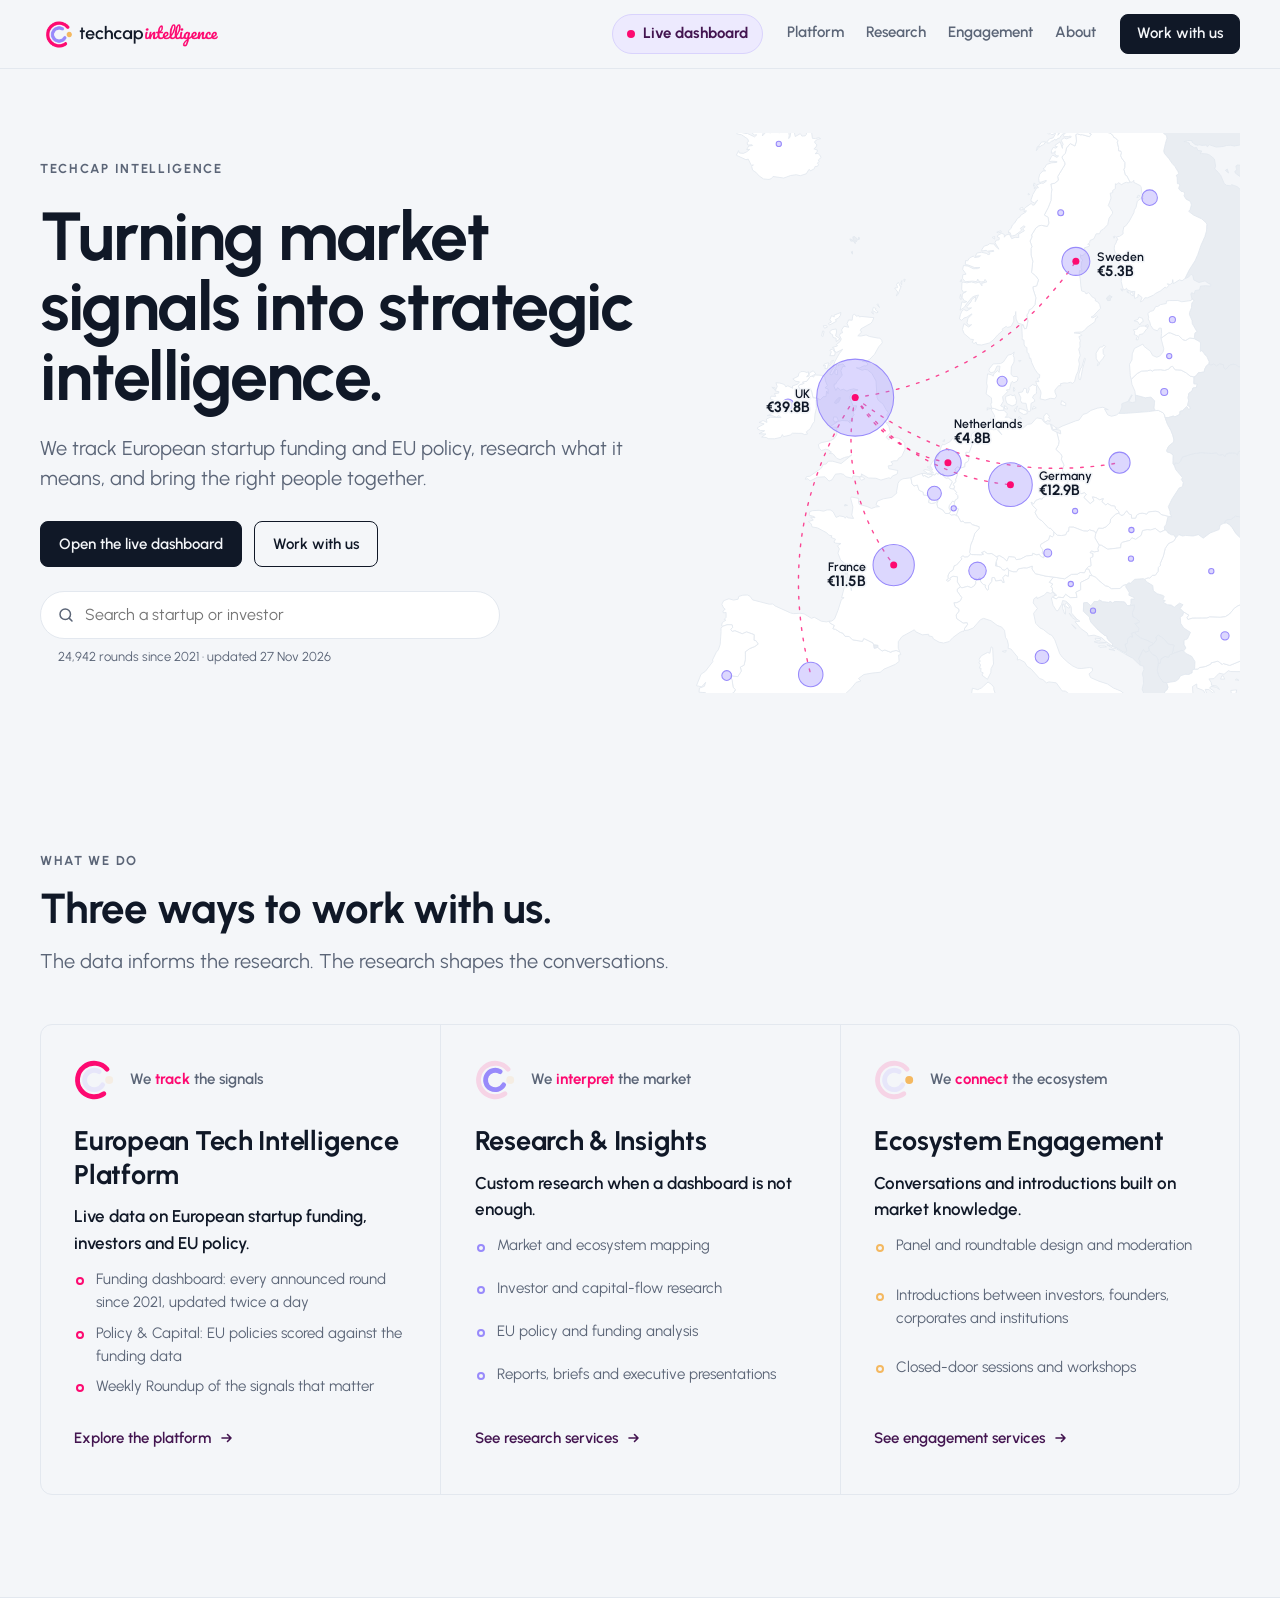
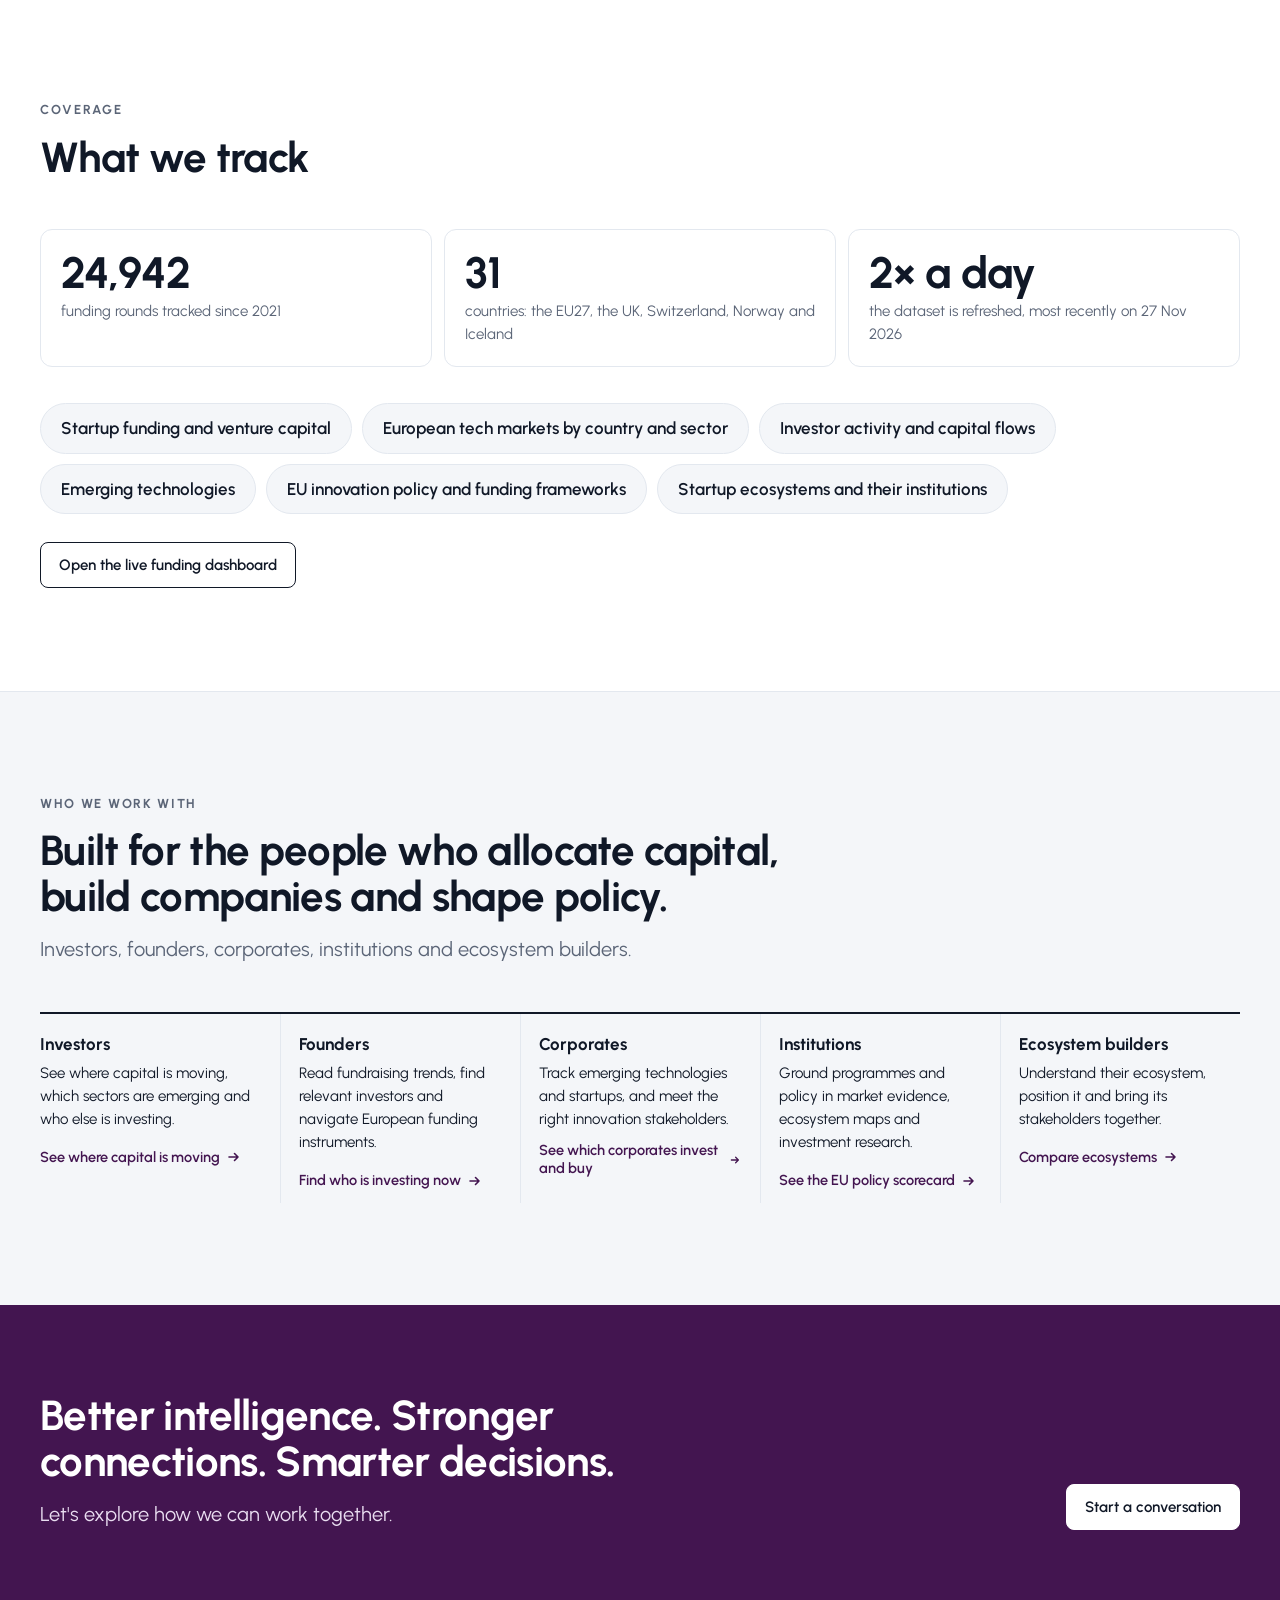
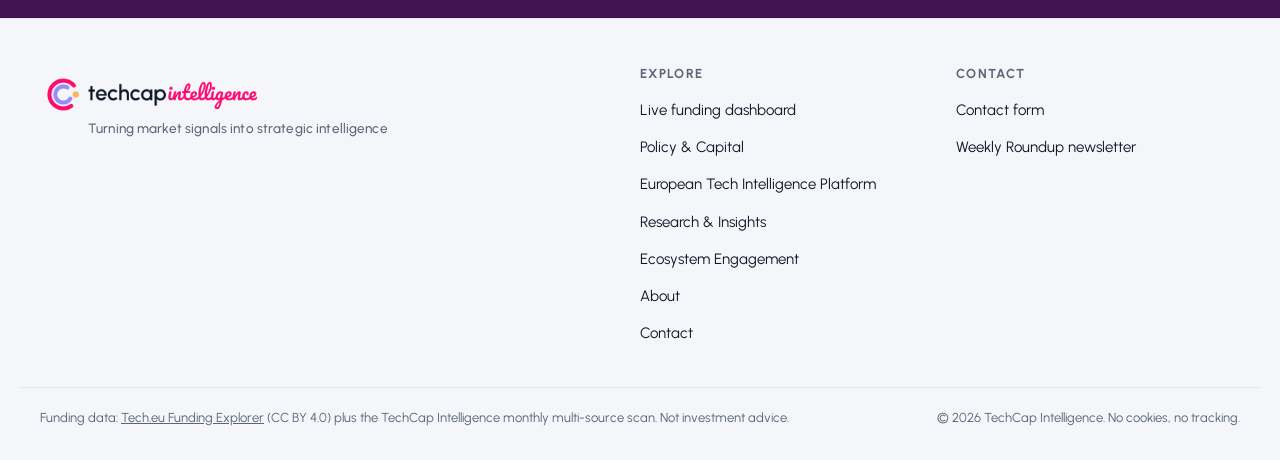
==== commit 0f3922f4: "Update funding data" ====
--- a/site/index.html
+++ b/site/index.html
@@ -49,7 +49,7 @@
         <label class="sr-only" for="heroSearch">Search a startup or investor</label>
         <input id="heroSearch" type="search" placeholder="Search a startup or investor" autocomplete="off" aria-controls="heroHits" aria-autocomplete="list">
         <ul id="heroHits" role="listbox" hidden></ul>
-        <p class="hero-search-note">24,942 rounds since 2021 · updated 26 Nov 2026</p>
+        <p class="hero-search-note">24,942 rounds since 2021 · updated 27 Nov 2026</p>
       </div>
     </div>
     <figure class="hero-map">
@@ -97,7 +97,7 @@
     <dl class="facts">
       <div><dt>24,942</dt><dd>funding rounds tracked since 2021</dd></div>
       <div><dt>31</dt><dd>countries: the EU27, the UK, Switzerland, Norway and Iceland</dd></div>
-      <div><dt>2&times; a day</dt><dd>the dataset is refreshed, most recently on 26 Nov 2026</dd></div>
+      <div><dt>2&times; a day</dt><dd>the dataset is refreshed, most recently on 27 Nov 2026</dd></div>
     </dl>
     <ul class="tags big"><li>Startup funding and venture capital</li><li>European tech markets by country and sector</li><li>Investor activity and capital flows</li><li>Emerging technologies</li><li>EU innovation policy and funding frameworks</li><li>Startup ecosystems and their institutions</li></ul>
     <p class="after"><a class="btn btn-outline" href="dashboard.html">Open the live funding dashboard</a></p>
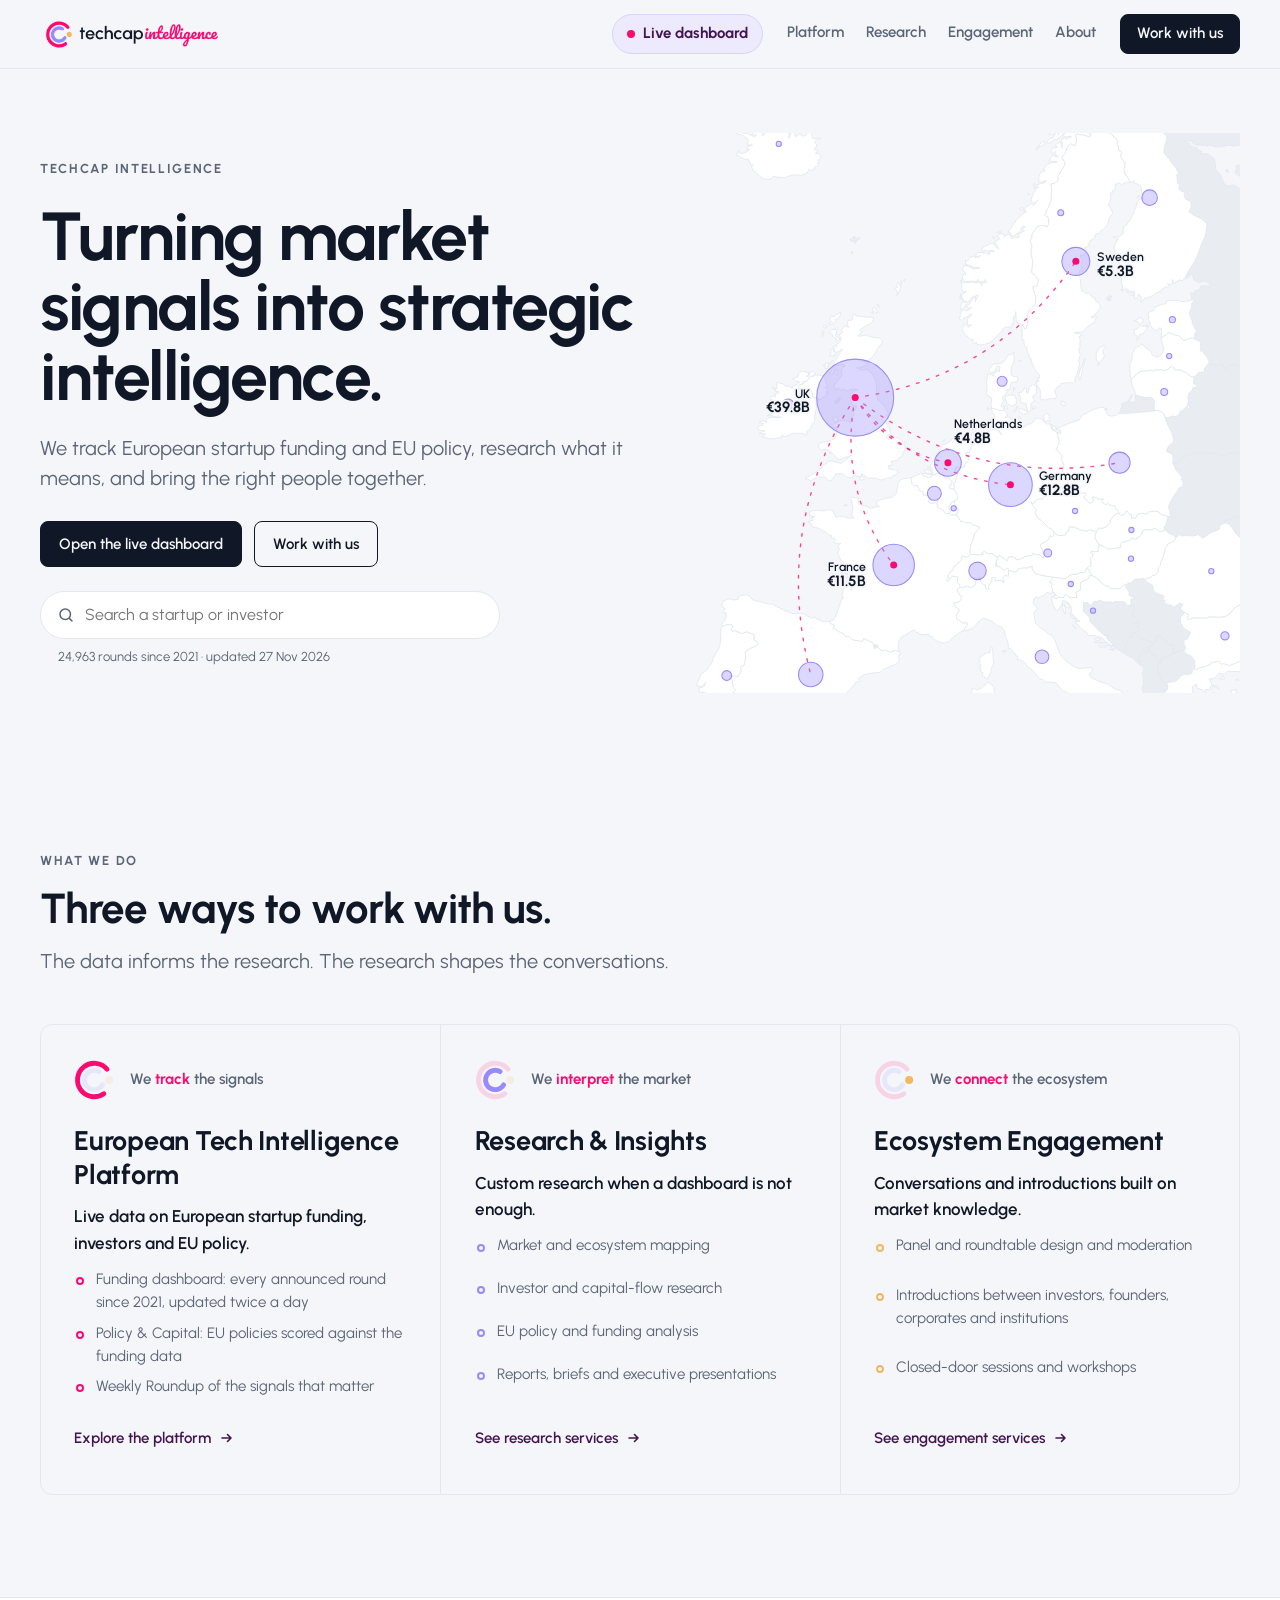
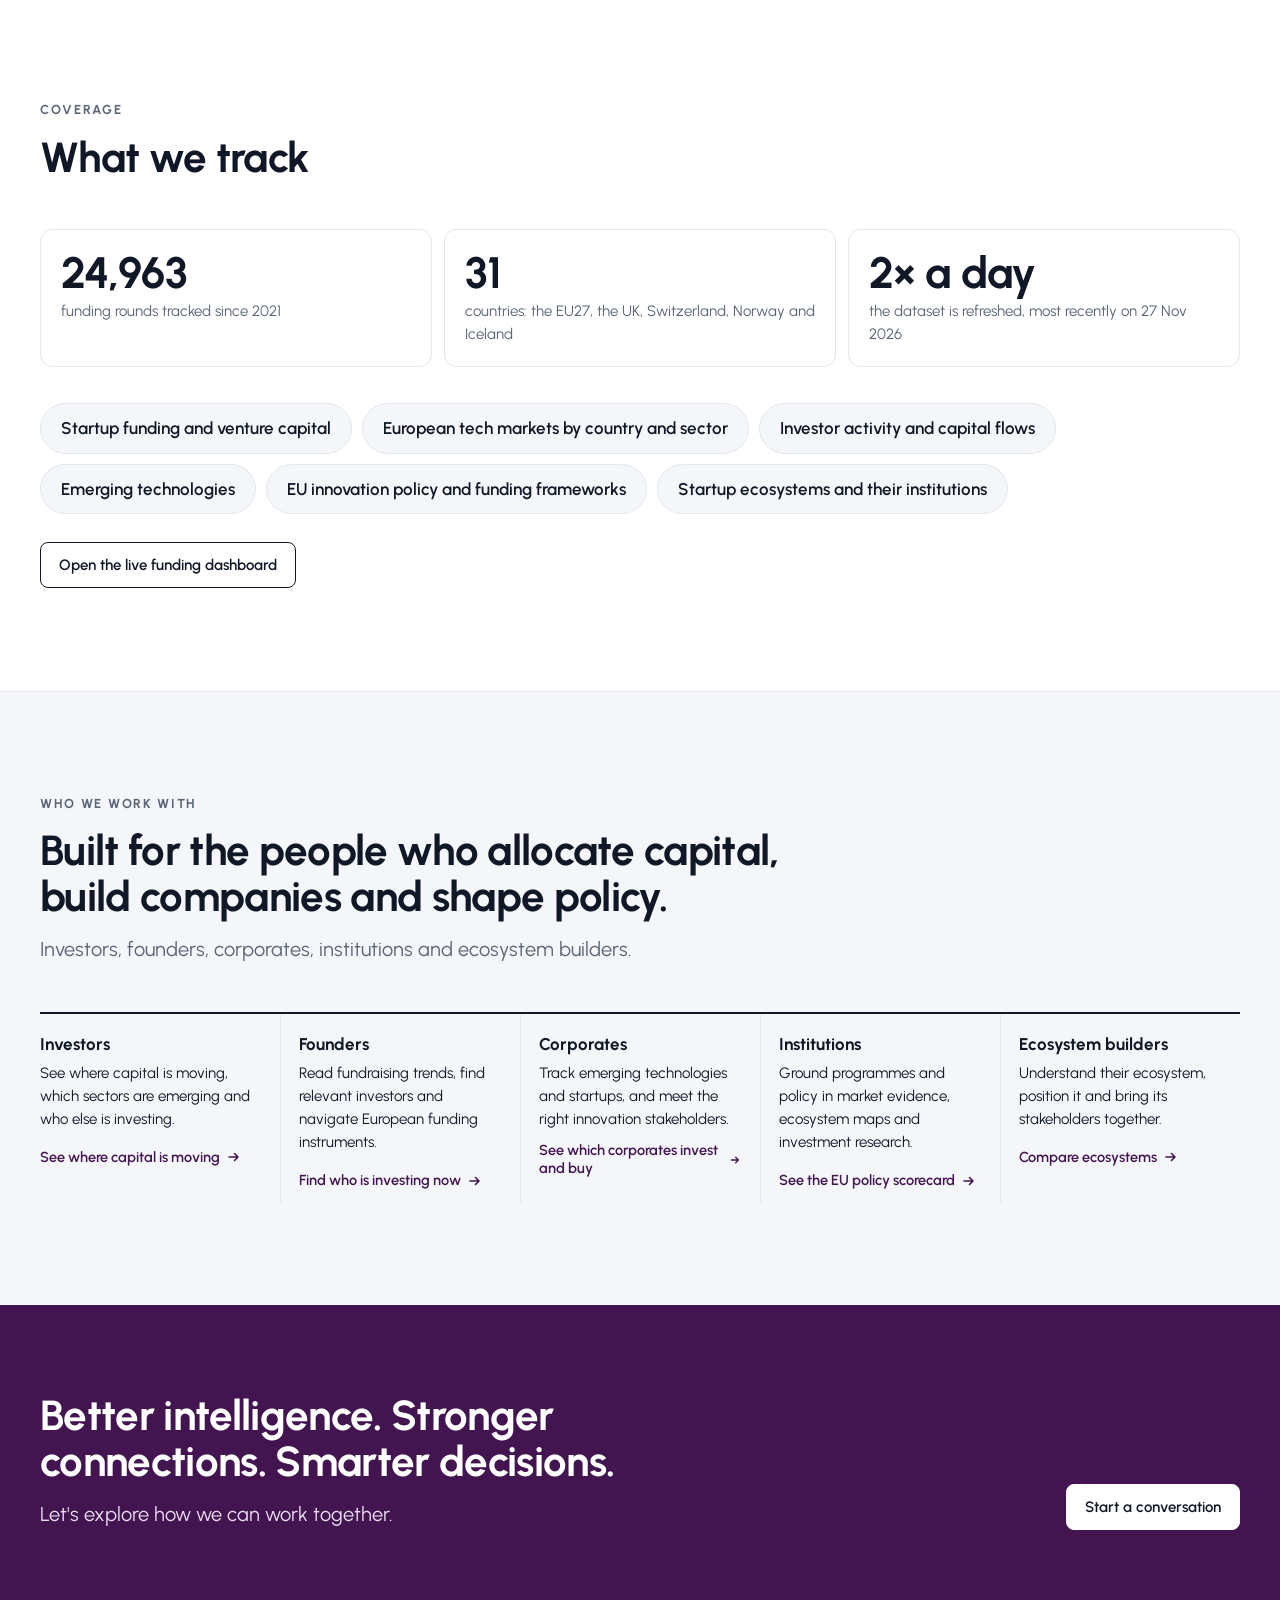
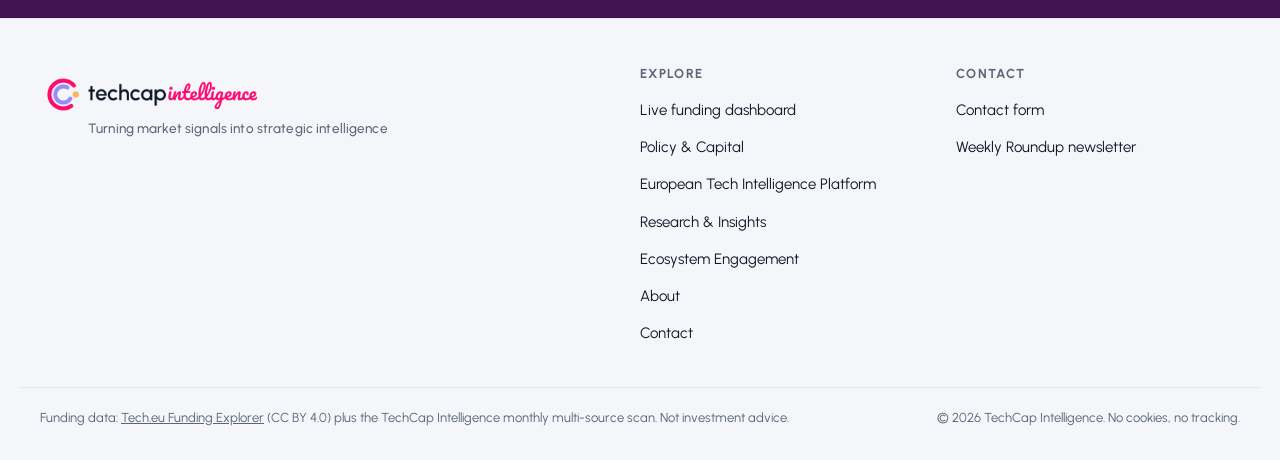
==== commit a1a319b5: "Update funding data" ====
--- a/site/index.html
+++ b/site/index.html
@@ -49,16 +49,16 @@
         <label class="sr-only" for="heroSearch">Search a startup or investor</label>
         <input id="heroSearch" type="search" placeholder="Search a startup or investor" autocomplete="off" aria-controls="heroHits" aria-autocomplete="list">
         <ul id="heroHits" role="listbox" hidden></ul>
-        <p class="hero-search-note">24,942 rounds since 2021 · updated 27 Nov 2026</p>
+        <p class="hero-search-note">24,963 rounds since 2021 · updated 27 Nov 2026</p>
       </div>
     </div>
     <figure class="hero-map">
-  <svg viewBox="130 60 560 640" role="img" aria-label="Map of Europe. Circles show disclosed startup funding by country in 2026 to date. Largest: UK €39.8B, Germany €12.9B, France €11.5B, Sweden €5.3B, Netherlands €4.8B.">
+  <svg viewBox="130 60 560 640" role="img" aria-label="Map of Europe. Circles show disclosed startup funding by country in 2026 to date. Largest: UK €39.8B, Germany €12.8B, France €11.5B, Sweden €5.3B, Netherlands €4.8B.">
     <g class="land"><path class="out" d="M273.6,485.6L270.1,486.2L270.8,484.3Z"/><path class="out" d="M264,367L260.7,369.3L258.5,368.4L260.5,365.3L263.7,362.4L265.6,362.5Z"/><path class="in" d="M274.9,429.8L270.2,430.8L265.1,433.2L261.4,431.9L257,426.5L252.8,426.3L255.3,424.7L251.6,422L248.7,421.4L243.9,422.9L241.3,420.3L240.3,416L243.3,414L254,411.7L257.9,409.6L261.3,405.2L261.5,396.4L258,396.1L253.2,397.1L254.2,395.3L263,389.6L267.4,388.6L274.1,389L276.7,391.7L276.4,388.4L279.6,390.2L278.3,386.1L281.3,381.5L280,380.3L280.7,377.3L282.7,376.4L284.1,371.7L280,372L276.4,363.2L276.6,360.9L279.3,356.6L282.5,354.1L285.7,353.7L280.6,352.4L275.7,353.5L273,355L268.8,352.8L265.7,353.9L262.3,351L260.2,354.2L258.3,349.7L258.5,346.8L260,347L262,343.7L267.6,336.7L266,331.7L268.4,326.5L271.1,327.2L268.5,323.9L265.1,324.6L262.8,326.4L264.8,321.5L261.2,323.5L260.7,327.3L255.9,336.5L253.3,335.7L256.4,329.9L258.9,327.5L257.5,326.9L259,321.5L264.4,311.9L268.2,307.1L261.3,310.7L258.8,309.4L258.3,306.2L256.5,305.1L262.2,303.3L260.9,301.8L265.3,298.2L266.5,295.4L264.5,291.4L265.6,288.9L268,288.3L266.8,285.1L269.7,280.8L275,282.1L273.1,277.8L274.9,273.6L278.9,274L279.7,268.1L281.7,267L283.7,269.4L286.6,268.7L287,270.1L290.1,269.7L303.7,271L302.1,275.3L300.2,277.6L289.2,283.7L288.1,286L290,287.2L285.4,291.8L288.7,292.1L294.9,290.8L298.5,292.5L308.6,294.4L310.7,294.4L312.8,296.9L313.4,299.8L309.3,304.4L304.6,312.8L299,318.7L296.4,320L290.5,321.1L294.6,321.6L297.1,324L295.1,326.4L292.5,326L286.9,328.7L283.7,328.3L290.4,331.2L293.4,330.1L296.4,330.7L301.5,334.7L306.2,343.4L307.4,362.3L308.7,365.3L314.3,369.9L317.4,375.7L320.5,379.9L318.5,381.9L321.3,392L316.1,389.1L320.9,395.2L322.8,402.6L317.6,407.7L320.4,410.5L324.8,407.5L331.6,408.7L335.8,410.9L339.1,414.6L339.4,421.3L335.6,429.6L331.7,432L330.8,434.5L326.2,434.7L323.1,436L325,437.2L324.5,439.9L320.1,440.4L320.9,443.7L331.2,445.7L330.3,449.8L324.9,452.1L323.2,454.7L320.6,454.1L311.8,456.7L306.2,454.6L297.7,454.3L289.3,449.6L290.1,451.6L287.2,452.7L279.8,451.8L279.2,454.6L272,452.9L269.1,450.2L266,449.3L259.9,449.9L255.9,456.4L252.4,457.8L247.8,452.9L239.4,453.4L230.9,457.7L228.4,455.1L225.4,455.7L226.9,452.6L230.5,452.3L243.9,442.9L245.8,438.7L249.3,438.3L251.6,435L256.6,435.1L266.4,437.8L278.7,427.8ZM262.3,387L263.5,388.7L259,390.7L257.3,387.3L257.8,384.5L261.3,384.5ZM335.5,233.4L334.5,231.1L335.8,228.6ZM332.6,232.3L333.8,235.3L335,234.9L331.4,244.4L329.3,246.2L331.1,241.8L327.5,237.2L331,236.7L329.7,233L331.7,230.7ZM339.7,227.2L338.6,230L338,227.2ZM303.2,267.1L300.9,264.5L302.5,264.4ZM305.6,262.1L308.7,264.5L307.2,265.7L302.2,262.7L303.2,259.2L306.1,260.6ZM310.2,259.4L307.4,256.3L308.2,255.2ZM261.9,336.6L259.3,335.2L259.3,331.9L260.7,330.1L262.5,331.5ZM258.7,314.5L253.5,314.5L255.1,310.1L253.4,308.2L256.5,306.8L259.7,311.3ZM251.9,322.6L250.8,328.9L247.8,329.3L248.4,325.4L246,326.3L247.4,323.8ZM253.2,325.7L252.1,324.7L254.8,322.3L254.9,320.7L258,319.7ZM265.6,268.3L263.1,271.7L259.8,273.2L260.9,275.2L253,279.5L251.9,277.7L255.3,276L253.4,273.5L255.4,268.7L258.5,270.3L258.3,268.2L266,265.1ZM261.1,287.5L260,291.8L265.1,295.2L260.7,298.4L260.6,294.6L257.1,293.7L256.5,290.5L253.9,289L253.4,286.9L255.9,284.8L260.7,283.9ZM249.6,280.2L250.6,281.8L247.3,283.1L245.9,280.3ZM245.5,292.6L244,291.8L245.3,286.2L246.9,286.9ZM240,363.4L234.2,362.6L232.4,354.6L231.2,353.4L228.8,356.8L225.5,358.7L219.7,354.8L217.5,349.4L219.1,347.5L223.6,346.3L222.1,344.7L227,343.7L230.8,338.5L233.2,337.6L234.4,339L237.2,336.5L243.5,336.9L247.7,338.5L248.4,343.2L250.7,348.8L247.8,351.2L251.5,352.6L251.5,357.9L249.7,354.9L249,361.3L245.9,361.4L242.4,364.9ZM293.4,455.2L289.6,456.9L287,453.7L290.2,452.7Z"/><path class="out" d="M882.3,482.6L872.6,486.6L870.9,491.1L865.5,495.2L864.3,498.4L862.4,497.8L857.1,502.2L850.7,505.3L846,512.8L845.1,517.4L842.1,520.7L844.9,515.6L843.1,512.3L841.7,517L839.1,519.7L840.5,524.1L844.4,529L841,528.7L838,525.2L834.5,526.5L832.4,524.9L827.2,525.5L820.9,524.7L820.7,527.7L818.4,529.3L814.2,527.7L803.8,533L796,530.9L791.7,530.6L794.6,527.3L789.9,527.6L787,526.4L799.7,524.8L802.1,520.7L799.1,522.8L795.4,523.1L792.4,521.2L790.3,515.3L786.2,510.9L790.2,516.6L791.3,523L786,524.1L780.3,526.6L775.5,529.6L775.4,534L773.6,540.7L770.4,547.1L761.8,553.7L765.5,560.8L765.6,562.7L762.9,560.7L757.3,561.3L750.9,566.8L743.4,565.9L741.2,563.9L745.4,561.4L744.6,558.1L747.4,553.1L747.1,551.1L749.7,547.8L750.1,544.8L747.6,539.5L750.4,536.4L752.1,539.5L753.2,537.2L758.3,537.5L759.4,536.1L762,537.8L766,535L762.3,533.2L760,526.9L754.7,525L752.9,518.8L745.9,515.5L745.3,509.1L742.2,504.1L740.7,505.5L736.7,502L733,502.1L732.3,503.7L729,500.9L725.9,501.2L721.1,498.5L716.8,498L712.5,501.4L706.8,502.3L704,505.8L699.5,508L698.3,513.2L688.1,517.1L680.2,523L674.6,519L668.6,520.6L660,519.9L656.7,520.6L652.3,519L648.8,522.8L646.6,519.4L643.7,519.2L639.8,516.9L637.9,513.7L636,514L635.7,510.2L637.7,507.3L640,498L644.2,498.5L642.2,495.3L642.2,492.5L640.2,487.1L644.6,478.1L652.7,465.6L656.4,464.3L657.3,459.3L655.1,455.8L656.6,454.1L648.7,444.6L647.1,440L648.1,437L651.7,437.7L653.9,435.5L656.4,430.3L668.7,426.5L677.9,425.3L690.3,426.2L695.5,425.5L697.9,428.2L702.6,427.5L705.1,429.8L706.2,426.9L710.6,425.6L716.7,425.7L719.1,427.7L720.2,424.9L723.7,422.3L727.9,426.8L730.5,424.9L738.6,421.9L741.9,424.7L745.1,425.3L745.8,422.9L743.1,417.9L743.6,412.6L746.5,406.3L751.1,403.6L756.8,402.1L760,402.5L763.7,399.8L763.8,396L765.5,394.6L771.1,394.2L773.8,391.4L781.6,388.9L784.7,390.2L789.1,395.3L794.3,398.5L794.5,400L791.3,401.9L796,409.3L795.9,411L799.4,410.1L802.9,410.5L807.4,408.3L809.7,410.9L811.9,410.6L815.9,417L816.9,421.3L821.9,424.3L824.2,421.3L827.5,420.8L831.1,422.7L835.9,422.8L837.2,420.3L845.4,414.4L848.5,416.2L851.6,419.6L857.7,421.9L859.6,417.9L862.9,418.8L865.7,418L870.4,419.4L873.7,417.3L876.4,419.1L878.6,418.5L884.3,420.1L887.5,418.2L891.5,425.2L890.1,430.5L887.7,432.8L889.4,434.5L893.2,434.5L890.9,436.6L890.6,442.1L893.7,442L897.7,447.3L898.1,457.7L886.1,462.2L884.7,466.2L879.7,472L880.6,478.1L881.8,478.1ZM796,532.3L791.2,533.4L789.9,532.4Z"/><path class="out" d="M727,691.2L723.1,692.6L722.8,690.6L725.7,689.1ZM1000,683.8L998.1,684.4L988.4,695L978.1,702.5L967.8,706.1L961,704.4L956.4,705.2L945,715.5L938.5,717.5L935.6,715.9L930.4,716.7L930.5,725L933.7,729.3L929.5,732.2L930.1,736.1L927.7,740.9L922.6,740.6L923.1,738.5L918.7,732.4L923.1,722.6L922,719.4L919.1,717.9L913.4,724.2L912.1,727.7L909.7,729L898,727.3L894.4,728.7L890.2,734.3L886.8,741.6L881.8,746.9L871.6,751.7L866.5,754.7L858.2,753.5L850,747.5L836.6,744.7L823.7,746.5L822.8,748.3L823.8,754.5L823.5,759.6L822,761.6L818.9,760.8L809.8,766.5L803.2,765.7L798.8,763.4L795.6,757.3L789.8,758.4L785.1,757L781.8,757.5L780.4,760.8L777.4,762.6L778.1,759.8L773.1,761.2L770.7,763.1L766.9,763L769.8,760.7L775.1,759.1L779.8,752.9L763.7,756.5L761.7,755.5L766.5,752.6L765.8,750.8L759.8,748.7L756.1,742.5L758.6,741.1L757.7,735.4L752.2,734.6L747,732.5L745.4,733.9L739.7,732L741.6,727.9L740,723.9L742.3,723.3L744.6,727.8L749.5,727.9L753.6,726.1L748.3,723.8L746.5,720.6L750.1,715.8L747.4,715.5L746.4,711.2L742.7,707.8L745.8,702L744.1,701.3L732.1,705.8L731.2,693.8L733.4,692.6L739.2,682.7L743.9,681.8L748.3,679.5L752.2,681.9L758.3,679.2L756.4,676.6L760.3,676.2L759.7,678.9L765.8,677.1L771.7,676.4L778.8,673.7L773.7,672.2L776.1,669.4L790.7,663.4L782.2,663.8L775.9,660.6L775.9,656.6L779.4,654.6L789.9,653.9L796.8,651.1L805.2,651.6L812.5,649.2L814.8,643.6L823.7,634.7L826.5,630.6L842.5,619.1L856,616.4L865.2,613.7L868.6,610L871.3,610L871.7,613.2L875.5,615.9L880.4,616.6L885.7,612.9L888.1,612.8L891.9,617.8L898.4,619.6L902,615.9L908,618.1L920.1,616.4L923,617.2L931.2,616.1L946.7,605.8L953.8,606L961.3,603.6L970.4,593.7L975.8,586.1L976.6,583.4L976.6,583.4L982.2,583.2L983.3,581.1L992.3,578.6L992.9,575.4L996.3,573.7L1000,575.2L1000,683.8ZM754.1,642.9L754.2,645.5L759,651.5L761.9,653L775,655.6L774.4,660.9L771.5,662.4L760.8,662.3L756.9,665.2L749.8,667.1L746.9,674.4L739.4,680.4L733.3,690.3L731.3,691.8L731.2,686.3L734,682.7L738.3,679.5L739.2,677.4L727.5,680L725.9,677.6L730,671.6L728.9,665.1L733.2,660.5L731.6,656.2L726.8,654.4L729.6,651.3L730.2,648.3L735.1,646.4L737,644.4L741.6,643L746.3,645.7L751.8,643Z"/><path class="out" d="M412.6,820L412.6,820L412.9,814.3L411.7,809.3L414.2,798.1L411.7,795.1L416.3,789.3L419.3,787.7L418.9,785.3L423.5,784.2L429.5,779.9L439.7,776.9L443.1,779L449,780.2L448.8,784.2L452.8,791.1L455.7,787.8L464.7,783.6L466,788.1L463,791L459.8,796.7L454.7,800.5L453.7,803.8L455.7,810.4L463.4,816.3L463.8,820L412.6,820Z"/><path class="out" d="M1000,767L990.6,778.5L980,791.4L961.5,814.1L952.8,815.3L946.1,814L941.9,811L939.8,811.2L940.9,805.7L937.5,799L937.2,795.4L939.3,791.6L937.1,789.8L938.9,785.3L943.6,783.9L941.9,781.3L945.5,773.8L942.7,769.6L939,768.9L940.3,766.1L932,768.5L929.2,764L927.7,755.6L925.7,751.5L922.4,749L922.6,740.6L922.6,740.6L927.7,740.9L930.1,736.1L929.5,732.2L933.7,729.3L930.5,725L930.4,716.7L935.6,715.9L938.5,717.5L945,715.5L956.4,705.2L961,704.4L967.8,706.1L978.1,702.5L988.4,695L998.1,684.4L1000,683.8L1000,767Z"/><path class="in" d="M443.8,544.2L445.3,545.5L443.7,550L442.9,554.7L444.4,554.9L448.4,556.1L450.7,559L453.6,559.6L456.3,556.9L457.9,559.6L457.4,566.9L453.8,565.2L451.2,568.2L452.8,573.6L451.1,573.9L449.5,571L443,572.1L441.5,568L438.9,568.1L438.6,572.4L434.7,577.6L434.9,581.6L433.5,582.7L430.8,578.7L431.5,576.9L428.7,576L425.9,572.8L424.8,568.1L420,572.2L420.5,574.4L418.3,577.7L414.9,579.6L411,578.1L404.4,579.9L402.7,578.8L399.1,573L399.3,567.3L394.1,566.6L390.6,568.9L391.3,570.4L388.2,572.6L386.5,570.9L388.6,569.6L388.3,566.2L390.2,562.1L394.3,559.1L395.4,554.7L398.1,553.7L404.4,546.8L403,545.1L405.5,543L407.7,544.5L411.2,544.2L414.3,541.2L415.6,541.8L426.7,542L429,541.3L426.6,539.7L430,538L433.9,540.8L438.6,540.6Z"/><path class="in" d="M568.6,304L565.7,307.3L565.9,312.4L567.6,314.2L565.3,318L561.8,321.9L561.4,324.4L559.1,326L560.5,322.1L557.9,318L557.7,311.5L562,304.7L565.3,304.4L566.3,302.4ZM539.9,341.9L538.2,341.5L538,335.6L540.3,328.4L541.4,327.7L544.4,317.4L545.6,317.8L542.2,329.9ZM475,280.7L475.9,283.7L478,283.3L479.8,275L478.5,268L480.3,265.7L481.4,261.9L484.2,260.7L487.8,256.3L488.9,248.4L485.7,238.3L485.5,235.8L489.8,234.7L491.9,227.7L488.7,223.4L483.9,219.4L485.4,206.5L483.4,199.4L483.3,191.9L484.5,190.1L482.2,183.5L484.4,178.9L484,176.5L488.9,168.6L492.2,166.1L495.3,165.5L502,166.7L503.7,163L502.9,156.4L498.5,153.8L502.9,145.4L506.1,137.2L506.5,129.3L507.1,124.7L506,118.3L510.6,117.3L514.6,113.9L513.8,109.8L521.9,96.4L522,94.1L518.8,88.2L519.3,86.3L522.6,83.3L523.9,77.1L528.2,72.1L533.5,74.8L535.3,69.2L534.4,61.9L536.2,60.9L539.6,62L542,61.9L550.2,64.2L552.1,61.2L549.6,60L550.9,58.3L551.9,54.9L551.6,51.6L549.4,49L553.5,48.2L556,49.2L556.4,50.8L566.7,58.2L573.8,60.1L577,62.7L578.2,65.3L579.4,65.2L582.8,68.7L582,70.7L583.4,76.5L583.5,80.3L585.9,80.5L586.7,82.5L585.9,86L586.9,88.5L590.8,93.8L590.7,99.2L589.6,101.6L591.3,108.1L592.9,108.8L596.6,116.1L594.3,117L592.2,116.3L588,118L587.1,119.3L583.3,116.8L581.6,118.8L579.8,118L579.7,123.7L576.7,125.6L576.7,128.1L573.8,128.9L574.8,134.4L571.7,143L573.3,144.7L576.6,150.3L576.3,152.2L572.5,157.4L571,164.7L565.9,170.1L563.1,171.6L561.6,175.1L557.8,175.2L555.1,181L550.8,182.8L550.3,185.5L548.1,187.2L550.2,187.2L549.9,189.4L544.1,191.4L546.1,196.5L544.2,198.9L541.5,200.3L539.7,199.1L540.2,203.1L542.6,205.2L541.4,206.8L540.5,213.8L541.8,217.9L538.8,217.2L538.4,220.6L539.6,226.6L540.3,234.8L541.2,240.5L544.8,241.5L546.2,243.9L549.4,242.4L553.2,247.3L556.9,249.4L556.9,251.8L559.9,253.2L561.9,256.1L562.8,260.3L554.8,268.8L552,270.4L554,271.3L558.2,268.8L559.7,270.5L557.4,271.6L556.3,275.8L547,282.4L545.8,284.3L541.7,287.4L533.8,287.8L532.6,288.5L539.5,289.2L541.3,291.2L538.1,292.7L539.9,297.7L539.1,299L539.4,304.5L537.9,307L539.6,314.1L537.7,319.6L538.7,324.1L537,332.5L534.8,337.4L533.2,343.8L531.1,346.2L528.5,344.9L524.7,345.9L521.2,345.6L516.9,346.6L517.5,348.9L515,348.7L510.7,353.8L510.7,356.1L512.6,360.7L510.5,363.8L505.7,363.2L499.4,365.2L493.7,363.8L494.8,357.3L494.3,354.7L489.8,347.2L488.7,343.6L492.4,344.3L490.5,340.2L493.1,339.9L493.3,336.2L491.2,335.1L487.5,329.6L484.1,322.3L482.9,317.2L481.7,317.7L480.7,311.9L478.9,311L478.6,305.1L476.7,304.5L475.5,301.8L475.3,296.7L473.1,296L473.4,293.6L472.7,279.8Z"/><path class="in" d="M295.1,734.5L291.8,734L292.6,731.9ZM325.6,712.6L330.9,713.9L330.9,715.3L326.4,722L323.1,723.5L318,720.5L316,716.8L313.4,718.3L311.5,715L319.4,710.4L326.3,708.5ZM345.9,713.6L338.3,709.8L338.7,707.8L345.1,709.2ZM293.2,728.5L289.2,728.3L292,724.6L295.9,724.2L296.8,726.2ZM253.1,617.9L253.4,619.9L258.7,622.9L256.9,626.5L260.1,627.3L265.5,630.8L268.3,631.6L270.8,635.2L275.6,635.4L279.4,639.2L290.7,641L292.2,637.6L302.6,642.7L303.7,645.1L304.2,648.9L308.1,647.8L313.1,652L316.2,650.8L323.5,653.6L324,652.5L329.2,651.4L333.2,652.7L334.5,656.1L332,656.6L332.6,663.9L328,667.4L315.4,672.7L311,676.3L301.9,677.2L292.3,678.9L286.1,683.5L288.9,686.2L283.4,687.9L278.5,694L269.4,702.8L263.8,710.2L264.4,720.8L266.9,725.2L270.6,728.8L265.6,732L259.2,734.5L253.5,740.1L248.9,749.5L248.4,752.5L239.2,751.3L233,754.2L229.6,757.2L226,763.1L220.7,766.8L218.8,764.7L213.5,764L209.7,765.4L201.2,762.8L197.9,763.2L190.9,760.7L181,759.4L174.6,762.9L169.8,762L165.2,762.7L160.4,768.4L155.2,769.7L148.4,764.3L146.7,760.5L146.2,754.2L144.2,750.6L143.9,745.2L138.1,738.1L128.7,736.1L129.1,726.6L130.9,723.7L136.9,718.6L139.9,718.5L141.8,715.6L139.2,715.1L136.4,707.9L138.8,702.4L143.9,699.2L145.5,696.1L142.9,693.5L141.8,685.5L139.4,680.2L148.2,681.3L152.2,675L151.2,670.3L155.4,668.2L156.9,661.2L156.8,652.8L161.9,649.2L167.5,646.9L171.5,644.1L169.2,640.4L166.7,639.7L166.9,633.3L158.3,630.2L153.3,632.3L145,628.9L141.8,629.7L140.1,627.3L142.4,625L141.7,622L136,622L131.3,623.7L129.7,623.1L130.5,619.5L134.6,616.7L132.7,615.9L134.9,613.5L134.9,608L131.7,608.4L131.4,606.5L133.9,604L132.2,603.1L130,598.5L132.1,594.5L138,592.3L143.3,593.8L148.6,592.8L149.3,589.7L153.9,588.2L159.2,588L162.2,589.4L165.2,593.6L184.3,598.5L188.3,598.3L190.9,600.5L208.6,608.5L212,609.3L219.3,608.9L224,609.5L232.5,614.7L235.6,613.4L243.8,618L249.6,618.7Z"/><path class="in" d="M640,498L637.7,507.3L635.7,510.2L636,514L630.8,516.3L625.4,512L619.7,513.8L616.6,513.3L610.9,514.4L609.2,519.9L603,524.4L598.6,522.7L596.4,525.6L588.1,527.7L586.3,529.1L585.8,534L571,535.7L563.8,531.2L561.2,531L556.3,522.6L557.3,517.6L560.5,511.4L565,511.8L569,510.1L573.6,505.7L574.3,501.2L580.4,495.3L583.9,494.5L586.1,496.9L588.8,496.6L592.7,491.6L595.9,495.7L598.1,496.3L598.2,500.1L602.8,500.2L604,496.9L606.8,495L610.6,494.4L615.7,495.5L617.4,493L625.6,492.1L629.6,493.1L631.9,495.9Z"/><path class="in" d="M553.5,566.1L550.4,565.5L549.5,568.9L540,573.7L540.2,582.1L534.7,584.7L536,590.8L528.1,591.1L522.9,587.2L520.4,591L514.3,590.5L512.5,592.5L507.6,590.5L509.9,588.9L512.4,588.2L507.3,583.3L508,580.3L505.9,578.6L508.1,575.4L504.1,573.5L509.1,567.5L521.8,569.5L529.5,564.4L536.4,564.1L539.4,562.3L544.5,562.5L546.4,558.2L549.4,558.2L551.3,563.1Z"/><path class="out" d="M657.9,607.5L656.7,611.4L653.9,613.4L654.4,620.3L657.8,625.6L665.6,630.7L662.1,638.2L658.2,639.7L658.3,644.6L660.4,648.7L657.7,652L655.8,651.3L644.7,655.3L646.8,645.3L640.4,644.2L634,637.1L628.7,633.9L626.3,636.1L626.9,639.3L622.8,644.5L622.5,643.1L615.4,639.5L608.6,637.2L602.6,632.3L602,630.5L606.2,629.4L606.5,626.1L601.9,620.5L606.9,619.5L607.3,618.2L602.9,614.5L599.7,613L599.2,607.9L601.1,603.8L601.7,599.5L596.2,600.3L597.5,597.8L597.6,592.6L601.7,592.7L600.6,590.7L595.1,588.2L595.6,585.2L591.5,578.5L592.4,576.2L595.1,574L597.1,574.5L601.8,570.1L611.8,569.3L613.2,570L615.4,572.8L622.5,577.2L623.2,583.2L627.6,586.5L634.5,588.6L635.6,590L633.9,593.3L636.9,594.6L634.2,596.2L639.1,599.1L643.7,599.5L647,602L653.1,597.3L657,599.1L653.9,603.5Z"/><path class="out" d="M985.1,820L1000,809.4L1000,820Z"/><path class="out" d="M1000,320.6L998.7,323L995.3,326.3L995.8,332.3L992.2,341.1L989.8,342.2L999.2,353L999.1,355.3L996,359.7L992.2,359.1L983.7,354.5L980.8,353.5L978,354.4L977.2,358.3L979,363L977.3,369.3L977.6,373.3L980,380.7L984.5,382.7L985.5,384.8L984.5,393.1L985.6,398.6L988,401.6L993.9,401.9L997,404.3L998.6,408.2L1000,409.1L1000,541.5L1000,541.5L988.6,541.1L986.2,539.6L982,539.5L979.2,541.1L976.4,540.6L971.1,543.8L963.7,546.3L959.3,545.3L954.7,546.1L946.8,545.4L945,546.7L938.9,547.8L937.4,552.1L927.9,548.2L923.7,545.7L911.3,540.8L902.2,541L895.1,536.7L891,538.9L888.1,538.4L883.2,534.4L873.7,533.9L872.7,532.8L876.9,528.8L873,528.2L874.8,526.2L879.3,527.6L886.9,523L885.2,516.9L886.7,512.8L886.5,507.9L889.2,508.5L889.5,504.4L894.1,502.8L885.7,498.5L883.1,499.1L879.2,494.9L882.3,494.2L885.5,491L889.8,490.3L887.7,487.4L892.2,483.4L897.8,476.2L895,473.3L892.5,474.2L891.9,476.7L886.7,479.4L888.9,475.8L882.3,482.6L881.8,478.1L880.6,478.1L879.7,472L884.7,466.2L886.1,462.2L898.1,457.7L897.7,447.3L893.7,442L890.6,442.1L890.9,436.6L893.2,434.5L889.4,434.5L887.7,432.8L890.1,430.5L891.5,425.2L887.5,418.2L884.3,420.1L878.6,418.5L876.4,419.1L873.7,417.3L870.4,419.4L865.7,418L862.9,418.8L859.6,417.9L857.7,421.9L851.6,419.6L848.5,416.2L845.4,414.4L837.2,420.3L835.9,422.8L831.1,422.7L827.5,420.8L824.2,421.3L821.9,424.3L816.9,421.3L815.9,417L811.9,410.6L809.7,410.9L807.4,408.3L802.9,410.5L799.4,410.1L795.9,411L796,409.3L791.3,401.9L794.5,400L794.3,398.5L789.1,395.3L784.7,390.2L781.6,388.9L773.8,391.4L771.1,394.2L765.5,394.6L763.8,396L763.7,399.8L760,402.5L756.8,402.1L753,398.1L749.4,387.5L744.4,383.6L745.5,379.1L749.8,378.1L751.7,379.4L755.6,378.7L761.4,371.1L760.4,368.7L757,367.3L755.8,364.2L752,363.1L746,364.2L745,358.6L739.1,356.9L734.7,352L733,351.5L733.3,348.6L727.7,345.9L727.3,342.9L728.4,339.4L724.9,334.9L724.3,328.1L720.2,326.9L717.4,324.8L714.3,324.2L710.6,325.1L705.9,330.2L703.7,328.4L703.1,324.8L699,323.9L695.1,326.4L692.2,323.8L688.9,325.5L686.7,323.9L686.8,321.1L684.1,315L682.6,314.1L678.7,308.6L676.8,309.6L677.1,300L676.3,298.6L669.8,295L670.7,288.5L673,287L667.7,278L667.3,274.2L664.5,267.8L664.4,265.3L666.7,259.8L667.1,254.4L669.5,251.6L667.3,249.5L666,244.1L667,242.4L669.8,244L671,240L675.9,239.3L677.1,234.9L683.2,234.5L688.7,235L688.8,233L686.2,232L682.3,229L675.2,230.9L669.4,227.9L668.2,222.7L666.3,221.5L663.2,224.8L659.2,226.5L663.9,216.9L670.8,206L673.9,199.1L677.7,188.1L682,178.4L683.9,172L684.3,164.3L683.6,162.8L678.6,158.2L669.1,153.8L663.5,149.5L665.1,147.7L666.6,142.2L665.5,138.2L660.6,135.6L658.2,131.7L658.9,129.4L657.7,126.9L654.8,126.7L652,123.5L653.1,120L652.5,117.8L650.7,117.9L650.3,109.8L649,108.8L652.1,106.6L651.4,104.3L647.7,98.1L644.5,94.6L641,89.4L635.8,83.3L635,80.6L637,71.7L638.7,66L638.2,62.8L636.4,61.7L630.4,56L624.2,54.6L620.6,48.4L621.2,41.6L620.3,39.6L617.7,39.4L621.4,35.7L622.9,33.5L623,28.7L627.2,25.4L627.8,23.5L627.4,19.7L631.1,21L633,20.4L633,18.8L631.3,15L636.5,15.8L637.9,14.6L638.2,12.2L639.8,11.3L638.6,8.8L644.1,10.6L647.4,10.9L648.8,13.5L647.1,14.5L642.1,14.4L641.8,15.5L645.1,18.2L647,17.3L650.3,17.3L650.6,19.1L653.1,16.5L654.3,17.7L654.9,22.9L656,23.1L656.5,18.6L660.7,17.1L666.2,17.3L669.1,15.1L674.2,15.3L681.6,17.1L693,20.4L700.4,24.2L701.6,25.2L705,24.6L713.2,27.5L715.3,26.8L713.7,24.9L722,29.7L727.8,30L733.7,38.7L736.1,39L738.4,45.4L738.6,47.6L737,58L734.9,62.6L729.7,69.1L722.7,73.6L715.5,74.9L711.8,74L706.7,74.3L703.2,75.4L695,76.1L687.3,73.5L684.8,75.8L683.8,73.8L678.5,74.2L675.3,73.3L674.5,74.1L671.1,73.3L667.2,70.3L667.4,68.6L662.4,68.6L658,69.7L661,70L664.3,71.6L664.6,73.6L670.2,76.9L672.6,76.7L674,79.9L678.5,80.6L676.8,83.8L678.6,83.5L684.2,83.9L687.5,85.2L693,89.7L694.3,97.9L693.3,101L697.5,105.1L700.2,108.6L704.1,117.6L706.6,119.7L711.1,120.4L712.8,119L719.1,121.4L722.7,124.6L729.2,124.5L734.5,124.9L735.6,122.4L738.1,120L738.4,118L734.7,112.2L732,111.3L729.4,112.9L726.8,113.1L717,106L716.3,104L718.2,102.1L717.5,97.8L719.5,96.5L723.8,97L730.2,100.1L734,99.1L735.7,100L741.1,99.8L747,100.9L748.7,100L748.4,97.3L749.5,94.8L752.9,93.1L749.3,89.1L747.4,88.3L741.6,83.6L739.4,78.3L742.3,73.2L743.3,67.4L745.9,64.7L748.2,61.1L749.4,57.1L750.2,50L754.4,50.5L759.7,48.1L764.8,49.7L765.3,52.8L767.6,51.2L771.3,52.8L768.7,48.2L766.9,37.7L762.5,31.4L760.5,29.9L756.1,29.8L754.8,28.8L753.3,24.7L752.1,19.3L749.9,12L745.7,5.5L736.8,2.7L736.6,1L742.3,1.5L744.7,0L764.1,0L764.1,0L768.6,2.5L770.1,4.9L762.5,11.6L761.3,19.6L762.7,22.2L769.4,22.9L773.2,26L776.6,27.8L781.2,26.6L787.4,19.6L788,18L785.2,11.6L784,7.4L782.1,5L785.9,0L1000,0ZM707.7,101.2L709.1,105.7L705.4,102.7ZM752.3,44.3L750.1,44.6L750.8,43ZM599,359.6L595.1,367L599.1,368.2L603,367.1L602.6,359.5L614.1,362.6L620.5,361.8L624.7,366.2L623.9,374.4L625.5,377.3L617.6,378.4L591.5,380.4L583.4,380.4L585.3,378.2L587.2,373.2L587.1,369.3L594.1,366.8L598.2,359.5ZM820.7,527.7L820.9,524.7L827.2,525.5L832.4,524.9L834.5,526.5L838,525.2L841,528.7L844.4,529L852.6,535.5L855.8,535.6L859.3,532.1L862.2,531.9L865.9,528.6L870.6,528.5L870.2,536.6L862.6,540.7L857.2,539.7L852.4,546.7L852,549.1L846.2,550.9L842.9,554L841.2,558.9L836.4,564.1L832.1,564.3L828.2,562.6L828.5,554L826.4,550L823.3,548.8L820.1,549.6L815,547.4L810.4,549.2L808.3,548L816,537.4L818,536.5L822.7,530.7Z"/><path class="in" d="M741.2,563.9L743.4,565.9L750.9,566.8L757.3,561.3L762.9,560.7L765.6,562.7L765.4,572.6L757.7,576.5L755.6,571.4L754.9,581.7L755.9,582.8L753.6,588.3L755.3,595.3L755.3,601L751.9,601.7L746.3,601.1L742.8,598L735.3,598.8L729.2,596.6L719.9,600.4L715.8,603.1L710.3,609.7L705.4,612.8L699.8,613.5L687.5,613.1L684.3,614.4L667.5,614.5L662.7,616.1L661.5,613.7L663.7,611.1L657.9,607.5L653.9,603.5L657,599.1L653.1,597.3L647,602L643.7,599.5L639.1,599.1L634.2,596.2L636.9,594.6L633.9,593.3L635.6,590L634.5,588.6L627.6,586.5L623.2,583.2L622.5,577.2L615.4,572.8L613.2,570L617.2,568.2L619,568.7L622.2,565.4L625.4,565.4L628.5,561.1L628.8,556.6L631.3,554L631,552.1L634.6,543.5L636.7,534.8L640.5,529.1L646.2,526.6L648.8,522.8L652.3,519L656.7,520.6L660,519.9L668.6,520.6L674.6,519L680.2,523L688.1,517.1L698.3,513.2L699.5,508L704,505.8L706.5,505.4L709.8,507.1L713.3,510.9L717.5,517.6L727.8,527.7L731.8,530L736,537.1L736.9,541.3L736.5,548.8L737,552.5L739.5,559.7L738.4,561.1Z"/><path class="in" d="M131.3,623.7L136,622L141.7,622L142.4,625L140.1,627.3L141.8,629.7L145,628.9L153.3,632.3L158.3,630.2L166.9,633.3L166.7,639.7L169.2,640.4L171.5,644.1L167.5,646.9L161.9,649.2L156.8,652.8L156.9,661.2L155.4,668.2L151.2,670.3L152.2,675L148.2,681.3L139.4,680.2L141.8,685.5L142.9,693.5L145.5,696.1L143.9,699.2L138.8,702.4L136.4,707.9L139.2,715.1L141.8,715.6L139.9,718.5L136.9,718.6L130.9,723.7L129.1,726.6L128.7,736.1L120.2,737.9L115.2,734.9L107.3,731.6L99.7,731.6L105.1,723.7L107.2,717.1L106.9,711.7L109.5,707L109.6,700.8L113.2,702.4L111.4,699.6L103.9,699.1L104.4,694.3L110,692.4L111.5,687.8L106.9,693L101,691.6L106.2,678.6L111.2,675.2L119.8,664L119.3,662.3L123.7,653.4L126,650.5L128.1,644.5L129.1,630L129,625.7Z"/><path class="in" d="M647.1,440L648.7,444.6L656.6,454.1L655.1,455.8L657.3,459.3L656.4,464.3L652.7,465.6L644.6,478.1L640.2,487.1L642.2,492.5L642.2,495.3L644.2,498.5L640,498L631.9,495.9L629.6,493.1L625.6,492.1L617.4,493L615.7,495.5L610.6,494.4L606.8,495L604,496.9L602.8,500.2L598.2,500.1L598.1,496.3L595.9,495.7L592.7,491.6L588.8,496.6L586.1,496.9L583.9,494.5L583.3,492.2L579.8,489.2L579.1,486.4L575.2,486L570.9,483.5L568.8,485.2L564.3,481.3L566,477.9L561.6,479.2L557.5,476.7L553.5,475.9L555.4,480.1L551,483.6L543.7,476.5L546.5,472.9L544.4,471.2L540.5,472.4L536.3,469.6L530.8,468.3L529.3,465L525.4,463.9L525.3,466.8L522.9,467.5L525.5,458.4L523.7,453.6L521.1,452.3L521.2,449.9L519.1,445.3L521,439.5L518,433.2L518.7,429.3L517.2,426.7L511.7,421.6L514.8,416.2L515.3,412.1L512.8,402L517.3,403.9L516.8,399.7L512.2,398.8L512,396.9L514.4,397.5L518.8,395.1L534.4,389L538.3,388L542.8,381.6L547.1,380.4L551.8,377L559.4,374.4L565.6,373.4L571.7,376.3L567.3,375.3L571.1,382.2L575.4,383.7L581,382.3L583.4,380.4L591.5,380.4L617.6,378.4L625.5,377.3L628.9,377L634.1,379.6L636,382.2L636.6,385.3L639.4,392.8L643.2,399.8L645.4,405.1L646.8,410.9L646.2,413.5L640.7,417.8L638.6,422.3L638.7,424.2L642.7,425.6L645.9,428L645.8,437.9Z"/><path class="in" d="M579.7,0L582.7,1.9L583.6,0.2L586.4,0.9L584.2,8.4L584.3,13.6L583.6,16.2L584.6,18.5L586.8,15.2L586.7,12.8L591,0L593.5,0L593.5,0L593.2,3.7L594.1,4.3L594.8,9.5L597.3,6.5L597.5,1.1L598.5,0L603.6,0L603.6,0L603.4,0.3L605.4,0.1L607.5,9.4L608.3,4.2L608.1,0L625.1,0L625.1,0L627.5,1.4L628.5,4.2L625.5,6.8L624.4,8.9L622,10.2L613,11.4L613.6,12.5L620.4,13.4L621.9,17.7L623.4,18.5L626.1,17.3L625.7,15.2L631.3,15L633,18.8L633,20.4L631.1,21L627.4,19.7L627.8,23.5L627.2,25.4L623,28.7L622.9,33.5L621.4,35.7L619.5,32.5L621.5,25L618.7,21.1L612.2,19.2L606.7,14.9L604.6,15.9L601.6,19.7L597,20.5L594.4,27.2L594.4,37L595.6,42.3L594.8,44.9L593.1,45.8L591,52.4L581,49.4L580.2,51.6L577.3,53.6L569.4,53.2L568,50.3L560.9,41.8L558,42.1L556.6,44.3L557.2,47.6L553.5,48.2L553.5,48.2L549.4,49L551.6,51.6L551.9,54.9L550.9,58.3L549.6,60L552.1,61.2L550.2,64.2L542,61.9L539.6,62L536.2,60.9L534.4,61.9L535.3,69.2L533.5,74.8L528.2,72.1L523.9,77.1L522.6,83.3L519.3,86.3L518.8,88.2L522,94.1L521.9,96.4L513.8,109.8L514.6,113.9L510.6,117.3L506,118.3L507.1,124.7L506.5,129.3L506.1,137.2L502.9,145.4L498.5,153.8L502.9,156.4L503.7,163L502,166.7L495.3,165.5L492.2,166.1L488.9,168.6L484,176.5L484.4,178.9L482.2,183.5L484.5,190.1L483.3,191.9L483.4,199.4L485.4,206.5L483.9,219.4L488.7,223.4L491.9,227.7L489.8,234.7L485.5,235.8L485.7,238.3L488.9,248.4L487.8,256.3L484.2,260.7L481.4,261.9L480.3,265.7L478.5,268L479.8,275L478,283.3L475.9,283.7L475,280.7L474.7,279.2L468.5,277.3L466.3,272.6L465.9,264L465.5,268L463.5,269.5L463.8,275L460.6,281.1L456.6,282.2L454.9,281L450.2,284.3L451.2,285.5L445.4,290.7L440.2,296.6L435.7,300L427,302.3L421.5,301.8L420.6,299.1L418.2,300.6L416.2,299.2L417.7,296.1L414.5,295.7L406.8,289.2L405,284.4L406.7,277.9L412.2,281.7L415.5,279L412.3,279.8L410.1,277.1L411.3,271.7L415.8,267.4L415.6,266.7L410.2,270.4L406.7,271.5L404.1,274.1L401.5,272.5L402.7,267.4L404.5,263.2L406.6,261.8L410,263.3L415.4,259.8L411,260.3L409.9,258.6L414.8,252.9L415.4,250.6L420,247L419.6,252.8L423.4,245.1L418.1,246.6L415.7,248.1L409.8,255.2L407.1,259.3L402.3,262.5L404.4,253L407.7,253.7L410,252.7L407,251.7L404.6,247.9L404.9,243.9L409.5,241.1L405.9,242L404.1,238.7L404.4,231.1L405.5,230.4L410,231.2L415.4,230.3L420.1,231.5L424.2,230.4L427.3,234.7L427.1,231.8L432.8,230.2L430.8,227.3L429.8,229.9L426.1,230.2L423,228.9L422.6,226.9L421.1,229.9L416.6,229.3L408.1,229.9L405.1,226.3L405.3,222.1L409.1,221.3L405.2,215.7L406.2,211.4L411.4,212.1L417.2,215.1L422.1,215L425,213.8L418.5,213.7L411.6,210.9L408.3,210.4L408.6,205.7L410.9,206.1L413.1,202.7L417.3,200.7L419,202.3L424.4,201.5L425.7,200.2L419.7,201L421.5,197.2L426.6,196.3L432.2,197.5L434.4,199L436.5,198.2L435,196.1L441,195.1L440.5,194.2L433.7,195.1L432,194.1L427.1,194.9L427.3,192.9L429.9,189.2L434,188L436.1,186.4L441.5,186.9L442.5,189.2L446.7,192.8L442.2,185.3L443.6,182.5L446.8,182.1L447.1,179.6L445,179L445.2,177L449.9,174.6L452.8,176L452.9,179.1L454.7,176.6L458.6,175.5L461.3,180.8L465.1,179.2L469.4,179.5L469.1,175.7L475.8,171.7L473.8,169.5L476.7,167.2L475.2,166.1L471.2,169L472.5,170.8L471.3,172.4L465.1,176.9L460.8,177.9L459.4,173.8L457.6,174.2L457.9,171.6L460.6,168.8L462.1,165.1L464.5,163L467.9,157.6L470.6,155.9L471.6,154L477.5,150.3L477.9,148.6L475.3,150L475.8,146.6L477.2,145L483.7,140.4L485.2,142.5L487.1,142.2L491,136.7L487.2,140L483.5,138.1L483.4,136.2L485.5,130.1L489.9,122.7L491.9,122.6L489.6,119.4L495.1,117.4L497.8,117.4L501.1,114.7L500.5,114.2L494.8,116.2L492.6,116.4L492.1,111.8L493.3,107L497,103.4L500.1,103.3L497.2,100.9L499.2,99.5L501.2,95.9L507.1,94L512.8,93.6L512.9,92.6L507.4,92.3L504.4,92.7L504.1,91.8L506.6,87.1L508.4,85.3L512.9,87.9L514.9,86.2L511.8,85.9L510.5,83.4L511.2,80.8L508.9,82.8L506.6,83.1L506.7,80L508.7,76.6L511.8,77.3L513.5,75.7L511.3,75.4L510.9,73.9L516.6,70L519.3,77.6L519.1,75L520.1,72.9L518,68.7L519.6,66.2L521.6,65.7L523.7,66.7L529.5,64.6L528.3,63.4L526.4,64.1L521.2,64.3L520.5,62.8L521.5,60.6L525.4,58.8L527.3,56.3L528.2,51.6L529.3,49.3L532.5,47.7L531.9,43.9L533.3,40.4L536.6,43.5L538.7,43L536.1,41L536.3,39L538.8,37.9L539.9,33.5L544,32.3L544.4,40.4L545.3,33.5L546.5,29.7L548.3,28L549.1,29.7L549.2,37.3L547.8,41.6L549,41.1L550.8,37L552.9,37.2L551.2,34.8L550.4,29.9L550.8,28.4L555.1,28.5L555.4,25.8L556.8,25.4L561.5,29.3L560.5,25L559.5,23.8L556,21.8L555.5,20.5L558.8,20.1L565.2,15.8L567.5,17.1L569.1,21.5L571.2,23.6L572.2,22.8L570.9,21.1L571.1,17.8L572.6,14L575.1,11.6L577,6.2L575.3,3.7L577.1,0L579.7,0ZM404,230L402.2,229.9L403.8,227.3ZM403.5,247.8L403.3,250.5L401.9,248.5L402.8,244.4ZM624.3,16.7L623,17.7L622.6,14.5L624.7,15.5ZM481.9,130.2L480.1,130.7L480.3,128.9ZM446.1,174L444.2,173.4L448.7,171.7L449.4,173.3ZM441.9,181.3L438.9,179.4L441.8,178.2ZM569.1,5L567.2,10.5L565.6,11.9L562.1,13.1L558.8,10.3L561.5,9.9L561.9,8.8L566,8L567.4,5.3ZM571.6,10.7L571.7,14L569.2,17.3L566.9,14L569,12.2L570.8,9.3ZM574.6,9.8L573.3,11L571.8,9.6L572,6.1L574.7,7.9ZM498.3,70L500.1,70.2L497.6,73.6L495.9,73.9L492.9,76.2L492.6,74.1L495.4,70.4ZM490.7,79L489.4,80.2L490.5,75.8L491.9,75ZM508.9,54.2L510.7,57.7L509.4,61.6L506.6,61.8L505.3,60.4L503.5,61.4L502.2,59.7L503.6,57.2L505.7,57.7L506.2,55L507.6,55.3L507.5,52.9ZM543.1,22.4L546,24.7L543.6,25.6L541.7,21.5ZM551.4,24.3L549,25L548.3,23.2L550,21.3L551.4,21.7ZM539.5,26.3L541.5,26.5L542.5,28.1L540.8,31.7L539.2,32.1L537.1,36.2L537,37.6L533,39L531.3,37.1L532.4,36.8L533.1,33.7L535.7,33.2L535.5,30.7L537.4,27L538.7,22.2ZM487,123.9L487.3,121.6L489.5,121.9ZM486.1,120.7L486.5,117.5L488,117.6L487.6,120.1ZM474.6,147.5L470.8,148L470.6,146.1L473.7,145ZM526.7,38.2L530.9,39.9L531.8,42.3L530.8,43.9L531.2,46.9L528.1,48L527.4,47.2L525,51.3L522,50.5L523.2,48.9L523.1,43.8L526,43.1L524.7,41ZM514,62.6L516.4,59.7L516.9,56L518.3,55.2L520.4,58.7L520.3,60.6L517.8,62.9L515.6,66.4L514.3,66L511.6,68.4L510.7,66.9L508.2,69.2L507.3,68.7L504.8,71.3L501.6,71.5L501.6,70.1L504.3,66.7L508.6,65.6L511,61.5L512,55.6L510.9,54.6L511.1,51.8L514.1,46.3L515.4,45.7L516.1,47.6L513.8,52.1L515.2,58.6Z"/><path class="in" d="M395.1,467.2L390.8,466.3L390.2,464.7L393.4,458.4L388.7,454.3L386.3,454.7L383.5,452.5L382.8,449.5L380,450.8L378.9,448.7L377,450.1L375.2,448.7L373.6,451L371.1,450.3L368.1,448.6L365.4,449.1L360.5,445.5L362,444.6L366.8,445.5L370.1,448.6L372,448.4L368.5,445.1L371,445.1L368.2,440.2L370.6,436.2L377,429.6L380.8,418.4L382.4,415.5L383.9,416.5L390.8,412.8L393.6,409.1L401.1,406.5L411.4,406.5L413.3,409.3L416.4,410.5L415.8,417L412.8,425.2L409.1,424.9L408.9,428.8L412.7,431L411.7,435L407.9,437.6L407.8,441.5L402.2,443.1L399.6,441.5L396.4,444L399.3,450.6L397.2,456.5L397.8,458.3L394.1,461.8L396.2,463.7ZM371.1,450.3L370.2,452L366,453.9L361.7,451.6L360,452.4L358.6,449.1L362.1,449L366.2,450.5ZM384.3,412.8L382.3,412.1L384.6,410.2ZM368,441.8L367.8,444.3L364.5,441.6Z"/><path class="out" d="M85.1,820L86.5,818.9L93,816.3L108.1,814L122.1,809.9L125.5,806.9L136,794.4L148.6,773.8L154.3,774.1L158.8,772.8L160.9,773.9L159.1,777.2L162.1,784.4L166.3,789.7L175.1,794.4L187.4,794.3L189.1,795.8L196.2,797L201.2,794.1L202.6,800.8L214,803.6L214,803.6L215.2,806.9L220.7,813L219.2,816L220.9,819.6L220.6,820L85.1,820Z"/><path class="out" d="M602,630.5L602.6,632.3L608.6,637.2L615.4,639.5L622.5,643.1L622.8,644.5L617.7,647.3L618.7,651.5L614.2,653.6L611.6,650.3L606.2,661.3L607.9,663.6L607.9,668.1L599.5,660.2L592.8,656.6L591.2,653.8L592.8,651.1L590.6,644.5L593.5,642.9L593.9,638.2L596.7,635.3L599.7,636.2L597.9,631.7Z"/><path class="out" d="M704,505.8L706.8,502.3L712.5,501.4L716.8,498L721.1,498.5L725.9,501.2L729,500.9L732.3,503.7L733,502.1L736.7,502L740.7,505.5L742.2,504.1L745.3,509.1L745.9,515.5L752.9,518.8L754.7,525L760,526.9L762.3,533.2L766,535L762,537.8L759.4,536.1L758.3,537.5L753.2,537.2L752.1,539.5L750.4,536.4L747.6,539.5L750.1,544.8L749.7,547.8L747.1,551.1L747.4,553.1L744.6,558.1L745.4,561.4L741.2,563.9L738.4,561.1L739.5,559.7L737,552.5L736.5,548.8L736.9,541.3L736,537.1L731.8,530L727.8,527.7L717.5,517.6L713.3,510.9L709.8,507.1L706.5,505.4Z"/><path class="out" d="M406.5,629L405.4,629.3Z"/><path class="in" d="M530.4,810.6L528,811.4L526.3,807.9Z"/><path class="out" d="M644.7,655.3L655.8,651.3L657.7,652L660.7,655L667,658.1L670.7,664L670.3,672.8L667.6,673.8L667.5,676.9L663.8,678.8L659.3,678.6L654.1,680.4L651.9,684.3L648.6,686.6L638.1,688.3L634.1,687.5L628.9,679.7L627.6,674.1L628.8,665.8L631,666L631.9,660.9L636.4,658.1L640.4,659.2L641.9,656.3Z"/><path class="in" d="M395.8,481.8L395.8,485.1L398.3,488.5L400.6,489.6L397.9,497.3L396.4,496.3L392.2,496.8L389.8,494.7L391.4,492.4L389.4,488.4L389.9,485.9L393.8,480.5Z"/><path class="in" d="M599,359.6L598.2,359.5ZM625.5,377.3L623.9,374.4L624.7,366.2L620.5,361.8L614.1,362.6L602.6,359.5L602.1,355.1L598.7,347.3L597.8,341.5L604.7,334.9L609.8,332L616.3,331.8L619.8,330.8L622.1,332.1L623.9,330.8L631.8,330.5L635.9,331.3L640.9,329.7L642.6,327.4L645.1,326.5L648,330.6L654.8,330.9L660.9,334.2L665.3,337.8L669.7,338.8L669.5,346.5L673.5,346.8L672.3,350.9L668.3,351.5L667.4,354.9L663.7,357.6L662.9,362.5L663.5,365.9L662.3,371.6L664.5,372.1L665.7,375.1L663.4,375.9L661.3,372.8L656.5,377.4L653.6,378.2L653.5,381.6L647.8,384.5L645.9,383.5L640,385.4L636.6,385.3L636,382.2L634.1,379.6L628.9,377Z"/><path class="out" d="M444.4,554.9L442.9,554.7L443.7,550Z"/><path class="out" d="M932,768.5L940.3,766.1L939,768.9L942.7,769.6L945.5,773.8L941.9,781.3L943.6,783.9L938.9,785.3L937.1,789.8L939.3,791.6L937.2,795.4L932.1,801.4L930.9,805.9L925.2,807.5L928,787.6L928.9,783.7L928.3,778.7Z"/><path class="in" d="M669.7,338.8L665.3,337.8L660.9,334.2L654.8,330.9L648,330.6L645.1,326.5L642.6,327.4L640.9,329.7L635.9,331.3L631.8,330.5L623.9,330.8L622.1,332.1L619.8,330.8L616.3,331.8L609.8,332L604.7,334.9L597.8,341.5L596.8,337.2L595.9,324.3L598.7,319.4L599.1,312.3L601.6,306.2L611.1,301.3L612.7,304L619.6,309.3L622.4,314.3L627.2,316.3L630.6,314.8L634.2,310.4L635.1,306.7L631.9,294.5L640.5,288.4L642.6,288.4L649.5,291.3L652,291.5L656.8,296.1L660,297.1L664.8,294.2L669.8,295L676.3,298.6L677.1,300L676.8,309.6L678.7,308.6L682.6,314.1L684.1,315L686.8,321.1L686.7,323.9L683.9,326.1L681.6,330.5L681.4,333.2L674.6,334L672.3,337.3Z"/><path class="out" d="M622.8,644.5L626.9,639.3L626.3,636.1L628.7,633.9L634,637.1L640.4,644.2L646.8,645.3L644.7,655.3L641.9,656.3L640.4,659.2L636.4,658.1L631.9,660.9L631,666L628.8,665.8L628.6,662.6L626.6,658L622.2,655.9L618.7,651.5L617.7,647.3Z"/><path class="out" d="M1000,409.1L998.6,408.2L997,404.3L993.9,401.9L988,401.6L985.6,398.6L984.5,393.1L985.5,384.8L984.5,382.7L980,380.7L977.6,373.3L977.3,369.3L979,363L977.2,358.3L978,354.4L980.8,353.5L983.7,354.5L992.2,359.1L996,359.7L999.1,355.3L999.2,353L989.8,342.2L992.2,341.1L995.8,332.3L995.3,326.3L998.7,323L1000,320.6L1000,409.1Z"/><path class="out" d="M1000,809.4L985.1,820L937.4,820L937.4,820L936.4,814.5L939.8,811.2L939.8,811.2L941.9,811L946.1,814L952.8,815.3L961.5,814.1L980,791.4L990.6,778.5L1000,793.1L1000,809.4Z"/><path class="in" d="M402.7,578.8L404.4,579.9L411,578.1L414.9,579.6L418.3,577.7L420.5,574.4L420,572.2L424.8,568.1L425.9,572.8L428.7,576L431.5,576.9L430.8,578.7L433.5,582.7L434.9,581.6L434.7,577.6L438.6,572.4L438.9,568.1L441.5,568L443,572.1L449.5,571L451.1,573.9L452.8,573.6L451.2,568.2L453.8,565.2L457.4,566.9L457.9,559.6L462.7,561.4L466.9,561.4L468.6,558.2L474.8,556.9L478.7,557.1L484.9,554.9L484.6,558.3L488.3,563.6L500.6,566.5L509.1,567.5L504.1,573.5L508.1,575.4L505.9,578.6L508,580.3L507.3,583.3L512.4,588.2L509.9,588.9L510.8,587.9L508.3,584.7L505.7,586.2L501.5,584.8L498.7,588L490.2,592.1L490.1,590.1L486.6,592.4L485.8,597.1L490.7,603.3L486.3,609L488.7,620.4L493.6,625.6L497.2,627.3L503.8,632.6L507.3,634.2L510.5,639.2L516.2,655.1L519.2,659.2L525.5,665L531.2,669.2L536.5,671.7L540.6,672L550.1,670.9L553.6,671.7L553.5,674.9L549.6,678.2L551.5,682.4L561,686.5L570.8,689.7L577.6,694.3L586.2,697.9L593.3,703.9L596.5,709.7L594.5,716.4L589.6,714.1L585.3,706.6L578.4,706.3L574.4,704.7L573,702.4L568.6,703.7L564.5,711.3L562.4,717.8L563.9,722.7L568,723.9L573.3,728L575,736.7L573.7,738.5L567.6,739.6L564.3,743.8L564.4,750.8L559.9,754.7L556.1,761.9L550,762.3L548.4,757L551.5,753.9L552.8,749.7L552.2,746.8L553.7,744.5L557.8,743.2L557.8,739L555.9,737.2L554,729.8L550.6,723.8L547.5,715.6L545.5,714.3L540.3,714.1L534.1,710.5L534.6,707.3L533.1,703.3L530.5,700.8L523.2,702.7L525.2,699.6L522.5,697.8L518.9,697.6L512.2,688.4L503.8,687.3L501,688.4L496.9,684.7L493.1,683.4L483.5,672.6L478.9,669.4L476,664.7L470.2,661.6L467.6,662.3L468.1,659L460.4,649.7L457.2,648.9L457.5,645L456.3,639.7L454.2,636.4L453.1,628.6L449.9,624.7L444.7,622.7L437.6,617.4L429.1,614.7L425.5,616.3L417.3,625.7L411.4,628.1L407.4,628.6L407.3,626.4L410.8,621.6L410.3,619.7L405.8,620.2L398.4,615L397.7,610.9L401,606.4L400.6,603.9L396.6,601.4L395.2,596.8L398.6,596.7L402.6,594.5L404.1,590.9L398.9,583.5L399.1,581.1ZM455.1,651.4L454,653.6L450.6,652.4ZM547.1,756L541.3,766.2L539.1,773.7L540.6,779.4L543.1,783.7L540.4,786.6L539.9,791.3L533.7,791L528.6,789.2L525.9,785.3L521.7,782.4L517.4,782.6L507.2,777.2L503.7,774.3L499.1,772.2L495,772.3L491.8,770L490.2,766.7L492.2,761.3L495.5,758.4L498.7,761.7L503.3,758.1L506.7,758.2L512.8,762.2L519.5,761.2L527.8,760.8L533.9,757.7L538.9,757.9L545.7,754.5ZM440.9,696.2L443.5,703.7L440.7,710.2L441.6,714.3L439.7,731L437.2,735.9L429.6,733.3L428.8,737.8L426.2,740.6L422,740.1L418.1,733.6L418.1,727.3L421.1,719.3L418.7,717.4L420.2,708.8L418.3,704L415.5,700.4L416.4,694.5L422.5,696.2L426.9,694.1L434.2,687.4L438,690L440.8,693.4Z"/><path class="out" d="M937.1,820L929.9,819.1L929.2,820L924.4,820L924.4,820L924.4,818.9L925.2,807.5L930.9,805.9L932.1,801.4L937.2,795.4L937.2,795.4L937.5,799L940.9,805.7L939.8,811.2L936.4,814.5L937.4,820L937.1,820Z"/><path class="out" d="M929.2,820L929.9,819.1L937.1,820L929.2,820Z"/><path class="in" d="M190.8,353.4L187.2,350.7L190.8,351.2ZM233.2,337.6L230.8,338.5L227,343.7L222.1,344.7L223.6,346.3L219.1,347.5L217.5,349.4L219.7,354.8L225.5,358.7L228.8,356.8L231.2,353.4L232.4,354.6L234.2,362.6L240,363.4L240.3,365.2L237.7,365.2L238,375.1L236.5,381.2L235.8,389.9L233.8,392.3L231.1,397.9L226.6,401.5L227.9,404.1L224.4,404.6L221.5,403.3L210.8,403.1L208.2,405.2L200.6,407L199.2,404.7L197.4,407.9L190.1,409.5L183,409.4L180.9,408L175.5,407.5L180.4,404L172.5,403.7L179,400.3L174.2,400L170.9,398.3L170.9,396.6L178.4,392.5L172.6,390.7L177.1,388.6L181.6,390.8L180.9,386.9L185.5,384.8L197.7,385.3L195.4,382.8L192.2,384.8L187.2,382.8L181.9,383.1L188.6,380.2L190.5,376.7L193.6,374L199.2,373.1L196.7,371.3L192.3,370.3L191.2,367.8L188.3,367L189.2,365.5L185.4,363.9L186.1,360.7L191.6,361.1L190.1,357.7L194.8,357.3L195.3,355.7L190.9,354.7L193.3,349.8L191.8,345.4L196.4,345.8L201.5,347.4L203.1,350.1L205.4,348.9L211,351.7L210.7,349.1L216.7,347L218.8,344.4L214.5,343.8L211.1,341.1L217.3,338L218,335L220.3,332.7L224,332.6L227.2,333.7L229,332.8L229.1,335.8L226.9,338.8L229.7,337.7L229.9,334.3L234.5,331.7L237.4,335.3Z"/><path class="out" d="M1000,793.1L990.6,778.5L1000,767L1000,793.1Z"/><path class="in" d="M233.5,66.1L237.2,66.4L240.7,65.3L242.9,66.4L239.3,67.2L236.1,69.8L236.4,71.5L238.7,73.5L237.6,76.1L235.2,78.1L239.2,79.5L238.8,82L236.5,83.7L239.8,83.4L241.6,84.7L243.5,87.9L240.3,90.8L241.1,92.6L239.3,94.4L240.4,96L239.3,98.2L236.6,98.2L235.5,101L231.6,103.1L229.6,101.6L226.5,106.6L219.7,108.8L215,107.7L208.5,108.6L200.8,111.5L188.5,109.7L186.7,112L183.9,113.1L177.7,112.5L172.6,109.1L168.8,104.8L165.2,102.5L164.1,98.4L166.1,96.4L163.7,97L160.2,89.9L157.5,90.5L146.6,85.4L149.2,80L149.8,82.8L154.6,83.3L158.1,81.7L162,78.7L158.4,78.9L160.7,74.9L165.1,74.3L164.6,73.5L159.6,73.8L158.8,70.9L160.6,69.6L159.6,66.8L152.6,62.1L147.2,61L147.4,58L156.2,60.4L159.3,60.6L167.4,64.4L169.9,62.1L167,62.2L164.4,59.8L164.6,58.1L172.4,56.6L171.6,54.9L169,53.8L169,52.4L165.3,49.1L155.1,47.8L151.8,43.4L153.9,41.9L156.8,43.2L157.8,39.9L159.4,40.7L160.7,43.8L164.2,43.9L161.3,41.4L161.1,39.4L163.9,40.2L163.4,36.8L164.6,35.5L168.8,34.9L170.1,38.3L169.2,40.5L172.6,42L171.1,44.7L173,44.7L174.9,41.4L172.6,36.3L176.6,37.4L176.1,35L172.7,33L175.8,32L179.3,34.3L182.7,46.9L181.1,47.6L181.8,50.3L178.5,53.3L177.2,51.8L177.9,56.1L176.1,58.2L177.2,59.9L176.3,63.4L181.3,58.2L184,57.2L185.4,60.2L187.8,57.6L191.4,51.2L193.3,50.5L194.2,52.3L194.8,59.6L196.5,59.6L199.8,54.4L204.8,54.2L205.8,55L207,62.8L206.4,66.4L207.9,64.7L208.9,58.4L209.7,57.1L212.8,59L213.9,64.1L219.7,60.7L221.5,63.5L225.2,63.3L226.5,61.8L227.2,57.9L230.4,57.4L232.5,58.5Z"/><path class="in" d="M636,514L637.9,513.7L639.8,516.9L643.7,519.2L646.6,519.4L648.8,522.8L646.2,526.6L640.5,529.1L636.7,534.8L634.6,543.5L631,552.1L631.3,554L628.8,556.6L628.5,561.1L625.4,565.4L622.2,565.4L619,568.7L617.2,568.2L613.2,570L611.8,569.3L601.8,570.1L597.1,574.5L595.1,574L592.4,576.2L588.6,577.1L585.2,580.6L575.1,580.9L571.7,578.3L568.5,577.7L560.6,571.3L557.4,567.8L553.5,566.1L551.3,563.1L549.4,558.2L546.4,558.2L548.8,555.6L551.9,554.6L551.2,545.6L553.9,544.3L554,540.6L550.7,539.7L552.4,537.5L555.5,538.7L560.4,537.9L559.6,535L561.2,531L563.8,531.2L571,535.7L585.8,534L586.3,529.1L588.1,527.7L596.4,525.6L598.6,522.7L603,524.4L609.2,519.9L610.9,514.4L616.6,513.3L619.7,513.8L625.4,512L630.8,516.3Z"/><path class="in" d="M637.8,745L638.3,747.6L641.6,750.1L641.2,751.8L636.8,751.5L634.7,746ZM644.2,757.6L643.2,760.9L639.2,757L640.3,755.2ZM638.6,739.8L636.3,740.6L637.2,735.1L638.8,735.4ZM625.9,722.3L622.4,722L617.7,716.4L620.8,713.9L621.3,717.3L623.7,721.6ZM686.4,725.4L687.6,727.7L695.4,730.3L699.4,730L704,739.6L709.4,740.4L708.9,744.6L703.2,742.1L699.2,736.5L694.2,737L691.2,734L683.9,729.3L676.9,728.8L684.3,723.9ZM709.2,725.2L705.1,724L705.2,721.9ZM704.6,684.1L700,684.1L701.4,680.5L703.1,680.4ZM688,788.9L686,789.5L685.6,784.8ZM766.7,792L764.3,789.5L766.2,783.9ZM758,759.1L756.2,759.8L755.1,756.7ZM757.6,764.6L759.2,761.6L764.3,759.9ZM731.3,764L729.8,765.1L727.5,762.2L730,758.9ZM751.1,740.7L755.6,742.1L752.1,744.3L747.1,743.5ZM737.9,749.7L738.6,747.1L743.1,745.4ZM749.3,769.5L747.2,771.6L745.8,769.9ZM713.5,771.7L713.7,773.5L710.1,774.8L710.3,772.7ZM718.4,747.9L718.1,749.5L713,745.6L714,743.3L717.3,744.7ZM723.7,750.7L722.1,752.2L718.8,749.7ZM736.5,734L735,735.6L732.4,733.6L734.1,731.3L730.7,726.8L736.4,726.5ZM737.8,707.9L742,714L738.8,716L734.6,715.6L728.3,712.7L733.4,707.7ZM721,685.5L716.7,685L718.6,683.9ZM718.3,696.4L717.6,700.5L712.3,700.5L711.7,697.1ZM777.2,779.1L774.7,779L773.8,774.2L776.7,769.5L782.1,766.3L781.1,775.1ZM704.8,801.5L712.5,801.8L713.9,804L721.3,801.3L726.7,800.8L728.7,801.9L735.8,801.6L740.4,799.8L741.4,804.3L749,801.3L750.8,798.8L751.1,804.8L743.3,806.7L724.4,812.1L722.2,808.9L717.4,808.1L706.3,807.9L701.8,808.8L699.5,805L702.3,799.1ZM726.8,654.4L731.6,656.2L733.2,660.5L728.9,665.1L730,671.6L725.9,677.6L722.3,675.6L711.6,675.5L708.9,674.5L704,678.6L698.4,677.4L692.3,683.6L686.7,683.9L689.4,688.2L689.6,691.1L695.9,692.2L698.7,695.9L695.1,693.4L689,692.4L687.5,694.5L692.3,697.7L692.5,701.1L686.7,696.1L682.5,695.8L683.8,700L687.8,702L682.8,702.1L680.6,697.2L672.9,694.1L672.7,689.7L667.9,692.6L668.6,703.1L673.6,707.8L675.5,711.5L683,718.3L684.1,720.7L680.6,722.2L680.9,719.3L677.7,718L675.2,720.1L678.2,724.9L675.7,728.3L672,729L675.4,730.6L684.4,732.5L686.8,735.3L690.6,735.6L693,738.3L698.3,739.3L699.8,742.2L701.7,751.8L700.3,752.8L692.2,746.4L685.4,748.6L682.8,750.8L685,752.4L686.5,756.2L689.3,756.3L692.3,759.5L686.7,762.8L685.2,760.5L679,758.1L678.2,759.2L684.6,770.4L686.7,775.7L686.5,778.7L689.3,782.8L685.8,781.5L681.3,776.2L678.2,776.8L676.6,781.8L674.6,783.3L674.1,779.1L667.8,772.4L665.6,773.6L665.2,779.5L662,777L658.6,772.4L660,767L657.2,762L652.5,759.7L648.6,755.9L652.5,747.6L657.2,747.5L659.8,743.6L662.1,743.5L667.6,745.8L673.5,746.7L680.5,749.3L679.8,747.3L683.8,746.2L684,743.8L680,743.8L670.2,739.7L666.9,742.1L662.1,741.4L653.4,744.6L650.5,741.1L650.3,743.8L646.8,743.9L644,738.1L639.8,735.1L639.5,732.4L644.9,732.7L645.4,729.3L639.4,730.5L633.2,725.5L630.1,724.2L627.7,719.5L623.9,716.1L627.7,717L630.4,713.3L628.8,709.4L634.6,705.6L636.4,697.8L638.7,696.4L639.8,693.3L638.1,688.3L648.6,686.6L651.9,684.3L654.1,680.4L659.3,678.6L663.8,678.8L667.5,676.9L667.6,673.8L670.3,672.8L674.5,672.5L675.7,670.9L682.5,669.8L688.9,666.9L689.2,665.5L696.9,663.6L702,667.3L703,666.3L710.5,668.5L725,662.5L722.7,656.2Z"/><path class="in" d="M443.8,544.2L438.6,540.6L433.9,540.8L430,538L426.6,539.7L429,541.3L426.7,542L415.6,541.8L414.3,541.2L413.1,539.3L414.5,530.4L416.6,525.5L419.1,517.5L424,512L424,510L416.2,507.6L413.9,505.4L407.5,505.6L405.7,503.5L403.2,504.4L399.6,497.7L397.9,497.3L400.6,489.6L398.3,488.5L395.8,485.1L395.8,481.8L396.8,479.3L399.7,477.6L399.6,474.4L397.3,472.1L398.3,471L395.1,467.2L396.2,463.7L394.1,461.8L397.8,458.3L397.2,456.5L399.3,450.6L396.4,444L399.6,441.5L402.2,443.1L407.8,441.5L407.9,437.6L411.7,435L412.7,431L408.9,428.8L409.1,424.9L412.8,425.2L415.8,417L416.4,410.5L414.6,408.3L415.6,404.2L418.2,401.5L428,401.9L430.9,407.6L432.3,404L434.4,406.2L435.1,400.2L436.5,398L440.2,399.1L444.4,398.8L450,404.9L445.8,398.8L441.4,397.1L440.5,395.3L440.8,389.4L437.3,388.5L437.4,386.1L441.5,384.7L441.7,383L438.3,377.1L438.3,374.5L441.4,374.8L447,377.1L452.3,376.8L455.9,380.4L456,382.6L453.8,385L457.4,384.7L465.2,388.8L469,387.5L468.9,392L466.2,394.4L467.6,396.2L470.1,396L474.1,397.5L479.4,392.9L483.7,392.4L489.9,385.5L496,386.7L497.6,389.7L501.7,392.8L505.4,392.4L507.4,399.3L512.8,402L515.3,412.1L514.8,416.2L511.7,421.6L517.2,426.7L518.7,429.3L518,433.2L521,439.5L519.1,445.3L521.2,449.9L521.1,452.3L523.7,453.6L525.5,458.4L522.9,467.5L521.7,468.6L518.4,464.2L514.7,464.5L516.5,466.9L509.7,470.2L504.4,471.9L503.6,473.6L497,476.7L496,478.6L493.4,478.1L488.8,480L486.3,483.9L483.5,481.9L485.3,485.8L489.8,490.4L488,494L491.6,500.3L495.9,503.3L503.9,511.8L505.5,511.6L509.7,516L509.3,520.1L507.7,521.6L504.8,520.3L503.7,524.7L494.7,530.1L493.9,532.1L496.9,536.3L496.1,540.2L498.5,541.7L498,545.7L494.3,543.8L492.8,541.4L489.7,542.2L485.4,540.4L485,542.6L477.8,543.5L471.3,547L466.4,547.6L464.7,544.8L457.9,544.2L455.9,549.3L451.7,545.6L447.4,543.1ZM505.1,387.2L505.1,389.5L502,388.3L500.5,390.4L498.1,388.7L497.9,383.6L501.1,380L504.4,383.7L503.3,385.4ZM512,396.9L512.2,398.8L508.3,398.7L506.7,393ZM472.6,386.6L469,385.5L470,383.9ZM433.3,376.9L433.3,374.1L437.7,374.8L433.9,375.6Z"/><path class="out" d="M1000,575.2L996.3,573.7L992.9,575.4L992.3,578.6L983.3,581.1L982.2,583.2L976.6,583.4L978.1,578.1L976.8,572L973.9,568.8L966.9,558.9L965.2,557.7L959.9,557.6L953.5,554.4L948.2,555.2L937.4,552.1L938.9,547.8L945,546.7L946.8,545.4L954.7,546.1L959.3,545.3L963.7,546.3L971.1,543.8L976.4,540.6L979.2,541.1L982,539.5L986.2,539.6L988.6,541.1L1000,541.5L1000,575.2Z"/><path class="in" d="M439.7,652.2L440.5,666.9L437.7,672.2L437.4,676.7L433.5,684.4L427.2,679.5L428.7,677L425.8,675.5L426.3,671.8L424.3,671.6L425.8,667.9L423.7,665L425.6,663.5L423.8,661.8L426.5,657.5L433.8,653.6L436.3,654.6L437.8,647.3L439.5,648.2ZM414.3,541.2L411.2,544.2L407.7,544.5L405.5,543L403,545.1L404.4,546.8L398.1,553.7L395.4,554.7L394.3,559.1L390.2,562.1L388.3,566.2L388.6,569.6L386.5,570.9L388.2,572.6L391.3,570.4L390.6,568.9L394.1,566.6L399.3,567.3L399.1,573L402.7,578.8L399.1,581.1L398.9,583.5L404.1,590.9L402.6,594.5L398.6,596.7L395.2,596.8L396.6,601.4L400.6,603.9L401,606.4L397.7,610.9L398.4,615L405.8,620.2L410.3,619.7L410.8,621.6L407.3,626.4L407.4,628.6L406.5,629L405.4,629.3L402,630.8L393.9,636.8L389.9,641.2L383.4,642.9L378.3,641.9L371.8,638.3L370.6,635.6L366.5,634.7L366.4,632.9L359.1,633.5L351.7,630.1L350,627.8L335.9,635.5L331.7,641.4L331.6,648.8L333.2,652.7L329.2,651.4L324,652.5L323.5,653.6L316.2,650.8L313.1,652L308.1,647.8L308.4,645.6L303.7,645.1L302.6,642.7L292.2,637.6L290.7,641L279.4,639.2L275.6,635.4L270.8,635.2L268.3,631.6L265.5,630.8L260.1,627.3L256.9,626.5L258.7,622.9L253.4,619.9L253.1,617.9L255.8,617.7L258.8,615.3L262.8,605.4L266.5,593.5L269.7,591L266.9,591.1L269.7,580.1L272.8,572L277,577.8L278.1,583.2L277.8,576.3L276,572.4L272.1,568.3L274.4,567.4L274,563L274.8,554.1L271.2,552.6L265.7,547.7L262.7,540.2L264.3,535.2L262.1,531.8L266.1,529.2L260.2,528.8L258,527.6L259.9,524.2L254.9,522.2L255.8,520.3L252.3,519.6L249.8,516.9L239.3,511.3L233.1,510.2L232.1,506.6L228.7,504.1L234.5,502.4L231.4,498.8L236.5,499.7L235.8,498.5L229.7,496.7L230.5,492.7L233.8,491.6L241.1,491.2L246.3,492.2L250.3,490.7L254,490.8L257.1,492.7L260.6,499.3L264.7,497.6L270.2,498.7L271,500.3L272.9,498L273.9,499.8L280.6,500.5L278.5,496.6L279.8,487.5L277.3,477.8L277.9,475.9L286.5,477.6L286.2,481.9L287.1,484.5L296.1,486.9L301.1,489.1L305.9,487.4L310.2,487L306.2,485L307.7,480.7L314.6,478.1L324.2,476.4L330.1,471.4L329.6,470.3L331.4,460.3L333.3,457.2L337,455.2L346.1,454L347.3,460.8L349.5,463.4L353.6,462.3L355.3,468.2L360.2,470.5L360.4,473.6L365.9,474.3L367.6,476.2L366.4,482.2L369.7,483.4L374.1,482.5L377.4,479.8L375.9,483.7L376.7,487.8L382.6,490.8L385.6,494.9L389.8,494.7L392.2,496.8L396.4,496.3L397.9,497.3L399.6,497.7L403.2,504.4L405.7,503.5L407.5,505.6L413.9,505.4L416.2,507.6L424,510L424,512L419.1,517.5L416.6,525.5L414.5,530.4L413.1,539.3ZM272.7,563.3L271.8,565.1L270,559.4Z"/><path class="out" d="M572.9,245.6L576.2,247.3L574,249.4L574.1,251.3L570.8,251.6L569.6,248.6Z"/><path class="in" d="M596.6,116.1L592.9,108.8L591.3,108.1L589.6,101.6L590.7,99.2L590.8,93.8L586.9,88.5L585.9,86L586.7,82.5L585.9,80.5L583.5,80.3L583.4,76.5L582,70.7L582.8,68.7L579.4,65.2L578.2,65.3L577,62.7L573.8,60.1L566.7,58.2L556.4,50.8L556,49.2L553.5,48.2L557.2,47.6L556.6,44.3L558,42.1L560.9,41.8L568,50.3L569.4,53.2L577.3,53.6L580.2,51.6L581,49.4L591,52.4L593.1,45.8L594.8,44.9L595.6,42.3L594.4,37L594.4,27.2L597,20.5L601.6,19.7L604.6,15.9L606.7,14.9L612.2,19.2L618.7,21.1L621.5,25L619.5,32.5L621.4,35.7L617.7,39.4L620.3,39.6L621.2,41.6L620.6,48.4L624.2,54.6L630.4,56L636.4,61.7L638.2,62.8L638.7,66L637,71.7L635,80.6L635.8,83.3L641,89.4L644.5,94.6L647.7,98.1L651.4,104.3L652.1,106.6L649,108.8L650.3,109.8L650.7,117.9L652.5,117.8L653.1,120L652,123.5L654.8,126.7L657.7,126.9L658.9,129.4L658.2,131.7L660.6,135.6L665.5,138.2L666.6,142.2L665.1,147.7L663.5,149.5L669.1,153.8L678.6,158.2L683.6,162.8L684.3,164.3L683.9,172L682,178.4L677.7,188.1L673.9,199.1L670.8,206L663.9,216.9L659.2,226.5L655.9,228.9L653.1,227.8L645.9,232.3L645.3,227.5L644.8,231.3L642.3,233.2L639.2,232.3L640.7,234.4L638,237.4L636.6,236.1L631.6,240.3L625.7,243.3L623.1,245.4L616.4,248.4L613.4,248.4L610.8,252.1L608.3,252.9L610.3,248.1L605.8,244.3L605.5,247.5L601.9,249.2L601.4,245.3L602,241L598.3,241.1L593.4,239.4L592.5,237.5L590.6,239.2L588.4,238L586.4,229.7L587,222.3L586,216.2L587,215.1L583.6,208.1L582,206.6L582.3,201.2L581.6,198.5L579.7,197.1L578.4,192.5L578.8,188.6L581,184.6L580.9,182.7L582.7,182.3L581,178.7L584.6,178.1L588.6,175.2L588.4,172.1L589.5,167.2L591.7,166.1L595.8,160.5L601,150.8L601.4,148.2L603.4,144.8L604.9,137.9L608.2,135.4L611.6,135.2L610.6,133.3L611.7,131.8L610,129L609.2,121.3L607.9,120L600.8,116.4L600.8,114.1L599,116.2ZM595.5,243L593.4,242.2L593.2,240.2ZM577.5,178.3L579.6,177.9L578.2,180.3ZM597.5,241.9L599.5,242L600.3,246.3L596.6,244ZM588.8,239.4L587.3,240.8L585.9,238.1ZM606.8,133.1L604.3,133.9L605.7,131.1L607.7,131.5Z"/><path class="in" d="M669.8,295L664.8,294.2L660,297.1L656.8,296.1L652,291.5L649.5,291.3L642.6,288.4L640.5,288.4L631.9,294.5L632.6,288.9L632.3,283.1L630,282.9L627.8,286L623.3,284.5L620.1,280.1L618.9,275.5L617.2,272.5L617.8,270.6L616.8,266.2L619.9,263.9L623.3,262.9L625.9,258.2L628.3,258.2L631.4,256.1L637.9,254.9L638.1,252.1L641.3,251.5L651.2,251.4L655.7,252.9L666.3,251.4L667.3,249.5L669.5,251.6L667.1,254.4L666.7,259.8L664.4,265.3L664.5,267.8L667.3,274.2L667.7,278L673,287L670.7,288.5ZM608.7,280.8L612.8,280.5L617.2,282.7L615.4,284.1L611.4,289.5L607.2,290.4L605.4,296.5L603.3,296.1L605.2,292.1L601.2,290.2L602,287.3L600.2,284.9L605,284L605.4,282.3ZM611.6,275.6L609.8,276L607.6,279.4L605.4,275.7L601,274.5L605.6,273.1L606.7,270.4L610.8,271.9ZM617.6,281.1L614,280.2L617.1,278.9Z"/><path class="out" d="M279.3,198.5L277.8,195.9L279.4,195.2ZM278.7,181.7L279.5,183.6L277.3,183.6L276.3,181ZM285,181.4L283.9,184.3L282.4,182.8L282.5,186.4L280.1,183.2L279.8,178.6L282.2,178.5ZM287.5,181.3L285.7,181.7L286.6,178.8Z"/><path class="in" d="M489.5,355.3L489.6,357.6L486.4,359.8L485,362.6L487.2,364.4L487.6,366.7L483.4,369L482.9,377.6L480.4,378.5L478.8,375.2L477.7,369L472.9,368.6L471.3,365.7L471.7,362.6L469,356.7L473.5,356L475.4,351.6L478.3,352.5L478.2,356.6L479.9,357.3L481.4,352.7L480.5,351.1L485,347.6L489.6,348.9ZM452.3,376.8L447,377.1L441.4,374.8L438.3,374.5L437.3,369.2L438.5,368.7L438.1,362.7L432,358.2L433.4,349.5L432.6,345.8L433.7,335.2L438.6,336.5L440,338L441,335L445.3,331.4L446.9,333.6L447.9,326.5L444.6,326.3L441.5,332.8L437.7,334.1L435.2,331.9L435.6,329.6L440.1,323.9L448.5,323.5L451.8,321.6L457.1,313.8L460.8,313L464.2,310.4L463,314.3L464.1,317L463.9,321.7L460.9,327.2L460.5,335.9L463.1,338.3L467.6,338.3L468.6,340.1L467.6,343.5L463.5,345.6L462.1,343.8L460.7,345.2L458.8,353.2L455.2,353.6L456.7,355.5L450.9,361.5L451.7,366.7L448.7,371.8L452.3,373.6ZM464.6,359.1L466.8,365.8L466.2,370.1L461.7,372L455.8,369.2L454.3,364.7L454.4,361.1L460,359.1L462.8,360.3ZM473.7,375.8L478.7,377.7L479.1,380.7L475,381.8L469.4,378.4L469.8,374.6ZM465.4,378.9L464,376.5L468,371.8ZM489.4,374.1L484.6,375.8L486.3,372.4ZM456.6,375.6L453.2,375L452.9,371.5L455.8,373.2ZM464.2,355.2L463.2,355.1L463.5,350.4L465,353ZM470.4,321.6L469,320.3L471.9,320ZM522.8,371.9L517.4,370.3L518.3,365.8L523.3,369.1Z"/><path class="in" d="M583.9,494.5L580.4,495.3L574.3,501.2L573.6,505.7L569,510.1L565,511.8L560.5,511.4L557.3,517.6L556.1,515.3L549.9,513.5L548.3,515L543.6,514.9L532,510.5L526.9,510.4L526.4,515.3L524.9,515.3L523,519.4L518.1,520.1L513.3,519.7L509.7,516L505.5,511.6L503.9,511.8L495.9,503.3L491.6,500.3L488,494L489.8,490.4L485.3,485.8L483.5,481.9L486.3,483.9L488.8,480L493.4,478.1L496,478.6L497,476.7L503.6,473.6L504.4,471.9L509.7,470.2L516.5,466.9L514.7,464.5L518.4,464.2L521.7,468.6L522.9,467.5L525.3,466.8L525.4,463.9L529.3,465L530.8,468.3L536.3,469.6L540.5,472.4L544.4,471.2L546.5,472.9L543.7,476.5L551,483.6L555.4,480.1L553.5,475.9L557.5,476.7L561.6,479.2L566,477.9L564.3,481.3L568.8,485.2L570.9,483.5L575.2,486L579.1,486.4L579.8,489.2L583.3,492.2Z"/><path class="in" d="M893.7,770L891,770L888,772.7L885.1,773.1L881.9,771L878.3,771.8L873,775.4L869.6,774.4L872.7,773.3L872.6,768.3L882.3,766.8L892.4,760.6L900.2,753.8L891.3,765.3ZM869.6,774.4L873,775.4L878.3,771.8L881.9,771L885.1,773.1L888,772.7L891,770L893.7,770L895,771.4L888.7,773.7L886.2,778.3L879.5,782.8L877,786.3L875.2,784.8L872.1,786L867.2,785.5L863.6,781.2L866.9,775.4Z"/><path class="in" d="M507.6,590.5L512.5,592.5L514.3,590.5L520.4,591L522.9,587.2L528.1,591.1L536,590.8L534.7,584.7L540.2,582.1L540,573.7L549.5,568.9L550.4,565.5L553.5,566.1L557.4,567.8L560.6,571.3L568.5,577.7L571.7,578.3L575.1,580.9L585.2,580.6L588.6,577.1L592.4,576.2L591.5,578.5L595.6,585.2L595.1,588.2L600.6,590.7L601.7,592.7L597.6,592.6L597.5,597.8L596.2,600.3L593.4,600.2L590.2,596L579.3,595.5L576.4,597.2L574.3,595.5L572,596.5L565.2,595.9L561.7,593.7L559.8,595.6L555.5,595.5L551.9,600.5L547.4,596.6L543.5,597L543.2,606.5L549.9,612.8L551.6,618.7L560.4,628.1L566.9,633.7L570.2,635.1L570.7,638.3L576.7,643.9L576.2,646.3L568.2,640.6L564.1,636.8L555.4,633.9L548.7,634.8L547.8,631.7L540.2,626.3L533.6,618.6L539.3,618L535.9,615.6L529.5,608.5L529.4,602.4L528.5,599.9L523.4,595.1L519.5,594.3L518.4,598.5L514.2,606L512.5,606L508.6,599.9L506.6,591.4ZM560.4,646.1L567.9,646.3L569.6,647.3L562,647.9ZM569.4,642.5L560.8,643.2L555.5,641.4ZM562.3,639.7L557.4,639.6L556.6,637.4L563,637.8ZM527.9,602.3L525.9,602.9L521.7,599.7L523.8,596.8ZM534.6,616.7L530,613.5L527,608.8L535.5,616.4ZM535,626.2L534.2,626.6L529.9,621.7ZM522.9,609.8L521.8,609.6L519.6,603.4L519.3,598.8L520.4,598.2L522.3,602.7ZM576.9,650.2L579.2,651.6L572.4,650ZM591.2,653.8L592.8,656.6L580.5,649.3L576.4,648.7L570,644.8L577.7,647.2L580.6,648.1L588.9,653.1Z"/><path class="in" d="M754.1,642.9L751.8,643L746.3,645.7L741.6,643L737,644.4L735.1,646.4L730.2,648.3L729.6,651.3L726.8,654.4L722.7,656.2L725,662.5L710.5,668.5L703,666.3L702,667.3L696.9,663.6L689.2,665.5L688.9,666.9L682.5,669.8L675.7,670.9L674.5,672.5L670.3,672.8L670.7,664L667,658.1L660.7,655L657.7,652L660.4,648.7L658.3,644.6L658.2,639.7L662.1,638.2L665.6,630.7L657.8,625.6L654.4,620.3L653.9,613.4L656.7,611.4L657.9,607.5L663.7,611.1L661.5,613.7L662.7,616.1L667.5,614.5L684.3,614.4L687.5,613.1L699.8,613.5L705.4,612.8L710.3,609.7L715.8,603.1L719.9,600.4L729.2,596.6L735.3,598.8L742.8,598L746.3,601.1L751.9,601.7L755.3,601L756,606.5L755,609.4L749.6,610.4L747.2,615.9L748.5,625.8L746.5,627.2L743.1,633.5L747.3,635.4Z"/><path class="out" d="M602,630.5L597.9,631.7L599.7,636.2L596.7,635.3L593.9,638.2L593.5,642.9L590.6,644.5L592.8,651.1L591.2,653.8L588.9,653.1L580.6,648.1L577.7,647.2L576.2,646.3L576.7,643.9L570.7,638.3L570.2,635.1L566.9,633.7L560.4,628.1L551.6,618.7L549.9,612.8L543.2,606.5L543.5,597L547.4,596.6L551.9,600.5L555.5,595.5L559.8,595.6L561.7,593.7L565.2,595.9L572,596.5L574.3,595.5L576.4,597.2L579.3,595.5L590.2,596L593.4,600.2L596.2,600.3L601.7,599.5L601.1,603.8L599.2,607.9L599.7,613L602.9,614.5L607.3,618.2L606.9,619.5L601.9,620.5L606.5,626.1L606.2,629.4Z"/><path class="in" d="M371.1,450.3L373.6,451L375.2,448.7L377,450.1L378.9,448.7L380,450.8L382.8,449.5L383.5,452.5L386.3,454.7L388.7,454.3L393.4,458.4L390.2,464.7L390.8,466.3L395.1,467.2L398.3,471L397.3,472.1L399.6,474.4L399.7,477.6L396.8,479.3L395.8,481.8L393.8,480.5L389.9,485.9L389.4,488.4L391.4,492.4L389.8,494.7L385.6,494.9L382.6,490.8L376.7,487.8L375.9,483.7L377.4,479.8L374.1,482.5L369.7,483.4L366.4,482.2L367.6,476.2L365.9,474.3L360.4,473.6L360.2,470.5L355.3,468.2L353.6,462.3L349.5,463.4L347.3,460.8L346.1,454L352.8,451L358.6,449.1L360,452.4L361.7,451.6L366,453.9L370.2,452Z"/><path class="out" d="M756.8,402.1L751.1,403.6L746.5,406.3L743.6,412.6L743.1,417.9L745.8,422.9L745.1,425.3L741.9,424.7L738.6,421.9L730.5,424.9L727.9,426.8L723.7,422.3L720.2,424.9L719.1,427.7L716.7,425.7L710.6,425.6L706.2,426.9L705.1,429.8L702.6,427.5L697.9,428.2L695.5,425.5L690.3,426.2L677.9,425.3L668.7,426.5L656.4,430.3L653.9,435.5L651.7,437.7L648.1,437L647.1,440L645.8,437.9L645.9,428L642.7,425.6L638.7,424.2L638.6,422.3L640.7,417.8L646.2,413.5L646.8,410.9L645.4,405.1L643.2,399.8L639.4,392.8L636.6,385.3L640,385.4L645.9,383.5L647.8,384.5L653.5,381.6L653.6,378.2L656.5,377.4L661.3,372.8L663.4,375.9L665.7,375.1L664.5,372.1L662.3,371.6L663.5,365.9L662.9,362.5L663.7,357.6L667.4,354.9L668.3,351.5L672.3,350.9L673.5,346.8L669.5,346.5L669.7,338.8L672.3,337.3L674.6,334L681.4,333.2L681.6,330.5L683.9,326.1L686.7,323.9L688.9,325.5L692.2,323.8L695.1,326.4L699,323.9L703.1,324.8L703.7,328.4L705.9,330.2L710.6,325.1L714.3,324.2L717.4,324.8L720.2,326.9L724.3,328.1L724.9,334.9L728.4,339.4L727.3,342.9L727.7,345.9L733.3,348.6L733,351.5L734.7,352L739.1,356.9L745,358.6L746,364.2L752,363.1L755.8,364.2L757,367.3L760.4,368.7L761.4,371.1L755.6,378.7L751.7,379.4L749.8,378.1L745.5,379.1L744.4,383.6L749.4,387.5L753,398.1Z"/><path class="in" d="M443.7,550L445.3,545.5L443.8,544.2L447.4,543.1L451.7,545.6L455.9,549.3L457.9,544.2L464.7,544.8L466.4,547.6L471.3,547L477.8,543.5L485,542.6L485.4,540.4L489.7,542.2L492.8,541.4L494.3,543.8L498,545.7L498.5,541.7L496.1,540.2L496.9,536.3L493.9,532.1L494.7,530.1L503.7,524.7L504.8,520.3L507.7,521.6L509.3,520.1L509.7,516L513.3,519.7L518.1,520.1L523,519.4L524.9,515.3L526.4,515.3L526.9,510.4L532,510.5L543.6,514.9L548.3,515L549.9,513.5L556.1,515.3L557.3,517.6L556.3,522.6L561.2,531L559.6,535L560.4,537.9L555.5,538.7L552.4,537.5L550.7,539.7L554,540.6L553.9,544.3L551.2,545.6L551.9,554.6L548.8,555.6L546.4,558.2L544.5,562.5L539.4,562.3L536.4,564.1L529.5,564.4L521.8,569.5L509.1,567.5L500.6,566.5L488.3,563.6L484.6,558.3L484.9,554.9L478.7,557.1L474.8,556.9L468.6,558.2L466.9,561.4L462.7,561.4L457.9,559.6L456.3,556.9L453.6,559.6L450.7,559L448.4,556.1L444.4,554.9Z"/><path class="out" d="M308.1,647.8L304.2,648.9L303.7,645.1L308.4,645.6Z"/><path class="out" d="M220.6,820L220.9,819.6L219.2,816L220.7,813L215.2,806.9L214,803.6L219.7,804.9L231.4,800.7L236.7,796.7L249.9,792.4L254.2,794L258.9,792.9L261.3,789.6L268.6,786.1L277.5,783.2L283,782.3L303.2,782.9L307.8,783.7L315.2,780.4L325.3,781.3L330.3,779.5L348.4,781.4L356.1,787.1L360.2,787.5L366,785.1L375.9,782.8L380.5,779.7L382,781.7L388.4,784L394.2,783.3L393.8,780.5L401.1,783L406.5,786.6L410.6,785.6L418.9,785.3L418.9,785.3L419.3,787.7L416.3,789.3L411.7,795.1L414.2,798.1L411.7,809.3L412.9,814.3L412.6,820L412.6,820L220.6,820Z"/><path class="out" d="M607.9,668.1L607.9,663.6L606.2,661.3L611.6,650.3L614.2,653.6L618.7,651.5L622.2,655.9L626.6,658L628.6,662.6L628.8,665.8L627.6,674.1L628.9,679.7L634.1,687.5L638.1,688.3L639.8,693.3L638.7,696.4L636.4,697.8L634.6,705.6L628.8,709.4L630.4,713.3L627.7,717L623.9,716.1L620.6,708.8L613.8,705.7L610.6,701.4L612.7,702L610.3,695.6L611.9,689.2L611.6,682.3L610.5,678.1L612.4,673L612.1,669.6Z"/></g>
     <g class="arcs" aria-hidden="true"><path class="arc" style="animation-delay:0s" d="M282.4 362.4 Q349.2 451.2 459.8 461.9"/><path class="arc" style="animation-delay:-1.3s" d="M282.4 362.4 Q262.3 467.8 326.4 553.8"/><path class="arc" style="animation-delay:-2.6s" d="M282.4 362.4 Q442.8 340.0 534.6 206.7"/><path class="arc" style="animation-delay:-3.9000000000000004s" d="M282.4 362.4 Q319.0 423.0 388.4 436.9"/><path class="arc" style="animation-delay:-5.2s" d="M282.4 362.4 Q187.4 509.5 231.6 678.9"/><path class="arc" style="animation-delay:-6.5s" d="M282.4 362.4 Q417.1 466.1 584.5 436.8"/></g>
-    <g><circle class="bub" cx="282.4" cy="362.4" r="44"/><circle class="bub" cx="459.8" cy="461.9" r="25"/><circle class="bub" cx="326.4" cy="553.8" r="23.6"/><circle class="bub" cx="534.6" cy="206.7" r="16"/><circle class="bub" cx="388.4" cy="436.9" r="15.2"/><circle class="bub" cx="231.6" cy="678.9" r="14"/><circle class="bub" cx="584.5" cy="436.8" r="12.1"/><circle class="bub" cx="422.2" cy="560.4" r="10"/><circle class="bub" cx="618.9" cy="133.9" r="8.9"/><circle class="bub" cx="372.9" cy="471.8" r="8"/><circle class="bub" cx="495.9" cy="658.6" r="7.8"/><circle class="bub" cx="205.6" cy="370.6" r="6.7"/><circle class="bub" cx="450.3" cy="343.8" r="5.7"/><circle class="bub" cx="135.6" cy="680" r="5.6"/><circle class="bub" cx="705" cy="634.7" r="4.7"/><circle class="bub" cx="502.5" cy="540" r="4.5"/><circle class="bub" cx="635.6" cy="355.9" r="4"/><circle class="bub" cx="644.9" cy="273.3" r="3.5"/><circle class="bub" cx="517.3" cy="151.2" r="3.4"/><circle class="bub" cx="195.1" cy="72.5" r="3"/><circle class="bub" cx="554.2" cy="605.9" r="3"/><circle class="bub" cx="533.7" cy="492" r="3"/><circle class="bub" cx="395" cy="488.9" r="3"/><circle class="bub" cx="884.9" cy="764.6" r="3"/><circle class="bub" cx="689.4" cy="560.8" r="3"/><circle class="bub" cx="597.6" cy="546.5" r="3"/><circle class="bub" cx="528.8" cy="575.4" r="3"/><circle class="bub" cx="641.3" cy="314.9" r="3"/><circle class="bub" cx="678.5" cy="718.8" r="3"/><circle class="bub" cx="598.1" cy="513.7" r="3"/><circle class="bub" cx="528.3" cy="809.6" r="3"/></g>
+    <g><circle class="bub" cx="282.4" cy="362.4" r="44"/><circle class="bub" cx="459.8" cy="461.9" r="25"/><circle class="bub" cx="326.4" cy="553.8" r="23.7"/><circle class="bub" cx="534.6" cy="206.7" r="16"/><circle class="bub" cx="388.4" cy="436.9" r="15.3"/><circle class="bub" cx="231.6" cy="678.9" r="14"/><circle class="bub" cx="584.5" cy="436.8" r="12.1"/><circle class="bub" cx="422.2" cy="560.4" r="10"/><circle class="bub" cx="618.9" cy="133.9" r="8.9"/><circle class="bub" cx="372.9" cy="471.8" r="8"/><circle class="bub" cx="495.9" cy="658.6" r="7.8"/><circle class="bub" cx="205.6" cy="370.6" r="6.7"/><circle class="bub" cx="450.3" cy="343.8" r="5.7"/><circle class="bub" cx="135.6" cy="680" r="5.6"/><circle class="bub" cx="705" cy="634.7" r="4.7"/><circle class="bub" cx="502.5" cy="540" r="4.5"/><circle class="bub" cx="635.6" cy="355.9" r="4"/><circle class="bub" cx="644.9" cy="273.3" r="3.5"/><circle class="bub" cx="517.3" cy="151.2" r="3.4"/><circle class="bub" cx="195.1" cy="72.5" r="3"/><circle class="bub" cx="554.2" cy="605.9" r="3"/><circle class="bub" cx="533.7" cy="492" r="3"/><circle class="bub" cx="395" cy="488.9" r="3"/><circle class="bub" cx="884.9" cy="764.6" r="3"/><circle class="bub" cx="689.4" cy="560.8" r="3"/><circle class="bub" cx="597.6" cy="546.5" r="3"/><circle class="bub" cx="528.8" cy="575.4" r="3"/><circle class="bub" cx="641.3" cy="314.9" r="3"/><circle class="bub" cx="678.5" cy="718.8" r="3"/><circle class="bub" cx="598.1" cy="513.7" r="3"/><circle class="bub" cx="528.3" cy="809.6" r="3"/></g>
     <g><circle class="core" cx="282.4" cy="362.4" r="4"/><circle class="core" cx="459.8" cy="461.9" r="4"/><circle class="core" cx="326.4" cy="553.8" r="4"/><circle class="core" cx="534.6" cy="206.7" r="4"/><circle class="core" cx="388.4" cy="436.9" r="4"/></g>
-    <g><g class="lab" transform="translate(230.4 362.4)"><text class="n" text-anchor="end">UK</text><text class="v" y="17" text-anchor="end">€39.8B</text></g><g class="lab" transform="translate(492.8 456.3)"><text class="n" text-anchor="start">Germany</text><text class="v" y="17" text-anchor="start">€12.9B</text></g><g class="lab" transform="translate(294.8 560.8)"><text class="n" text-anchor="end">France</text><text class="v" y="17" text-anchor="end">€11.5B</text></g><g class="lab" transform="translate(558.6 206.7)"><text class="n" text-anchor="start">Sweden</text><text class="v" y="17" text-anchor="start">€5.3B</text></g><g class="lab" transform="translate(395.4 397.7)"><text class="n" text-anchor="start">Netherlands</text><text class="v" y="17" text-anchor="start">€4.8B</text></g></g>
+    <g><g class="lab" transform="translate(230.4 362.4)"><text class="n" text-anchor="end">UK</text><text class="v" y="17" text-anchor="end">€39.8B</text></g><g class="lab" transform="translate(492.8 456.3)"><text class="n" text-anchor="start">Germany</text><text class="v" y="17" text-anchor="start">€12.8B</text></g><g class="lab" transform="translate(294.7 560.8)"><text class="n" text-anchor="end">France</text><text class="v" y="17" text-anchor="end">€11.5B</text></g><g class="lab" transform="translate(558.6 206.7)"><text class="n" text-anchor="start">Sweden</text><text class="v" y="17" text-anchor="start">€5.3B</text></g><g class="lab" transform="translate(395.4 397.7)"><text class="n" text-anchor="start">Netherlands</text><text class="v" y="17" text-anchor="start">€4.8B</text></g></g>
   </svg>
 </figure>
   </div>
@@ -95,7 +95,7 @@
   <div class="wrap">
     <div class="sec-head"><p class="eyebrow">Coverage</p><h2>What we track</h2></div>
     <dl class="facts">
-      <div><dt>24,942</dt><dd>funding rounds tracked since 2021</dd></div>
+      <div><dt>24,963</dt><dd>funding rounds tracked since 2021</dd></div>
       <div><dt>31</dt><dd>countries: the EU27, the UK, Switzerland, Norway and Iceland</dd></div>
       <div><dt>2&times; a day</dt><dd>the dataset is refreshed, most recently on 27 Nov 2026</dd></div>
     </dl>
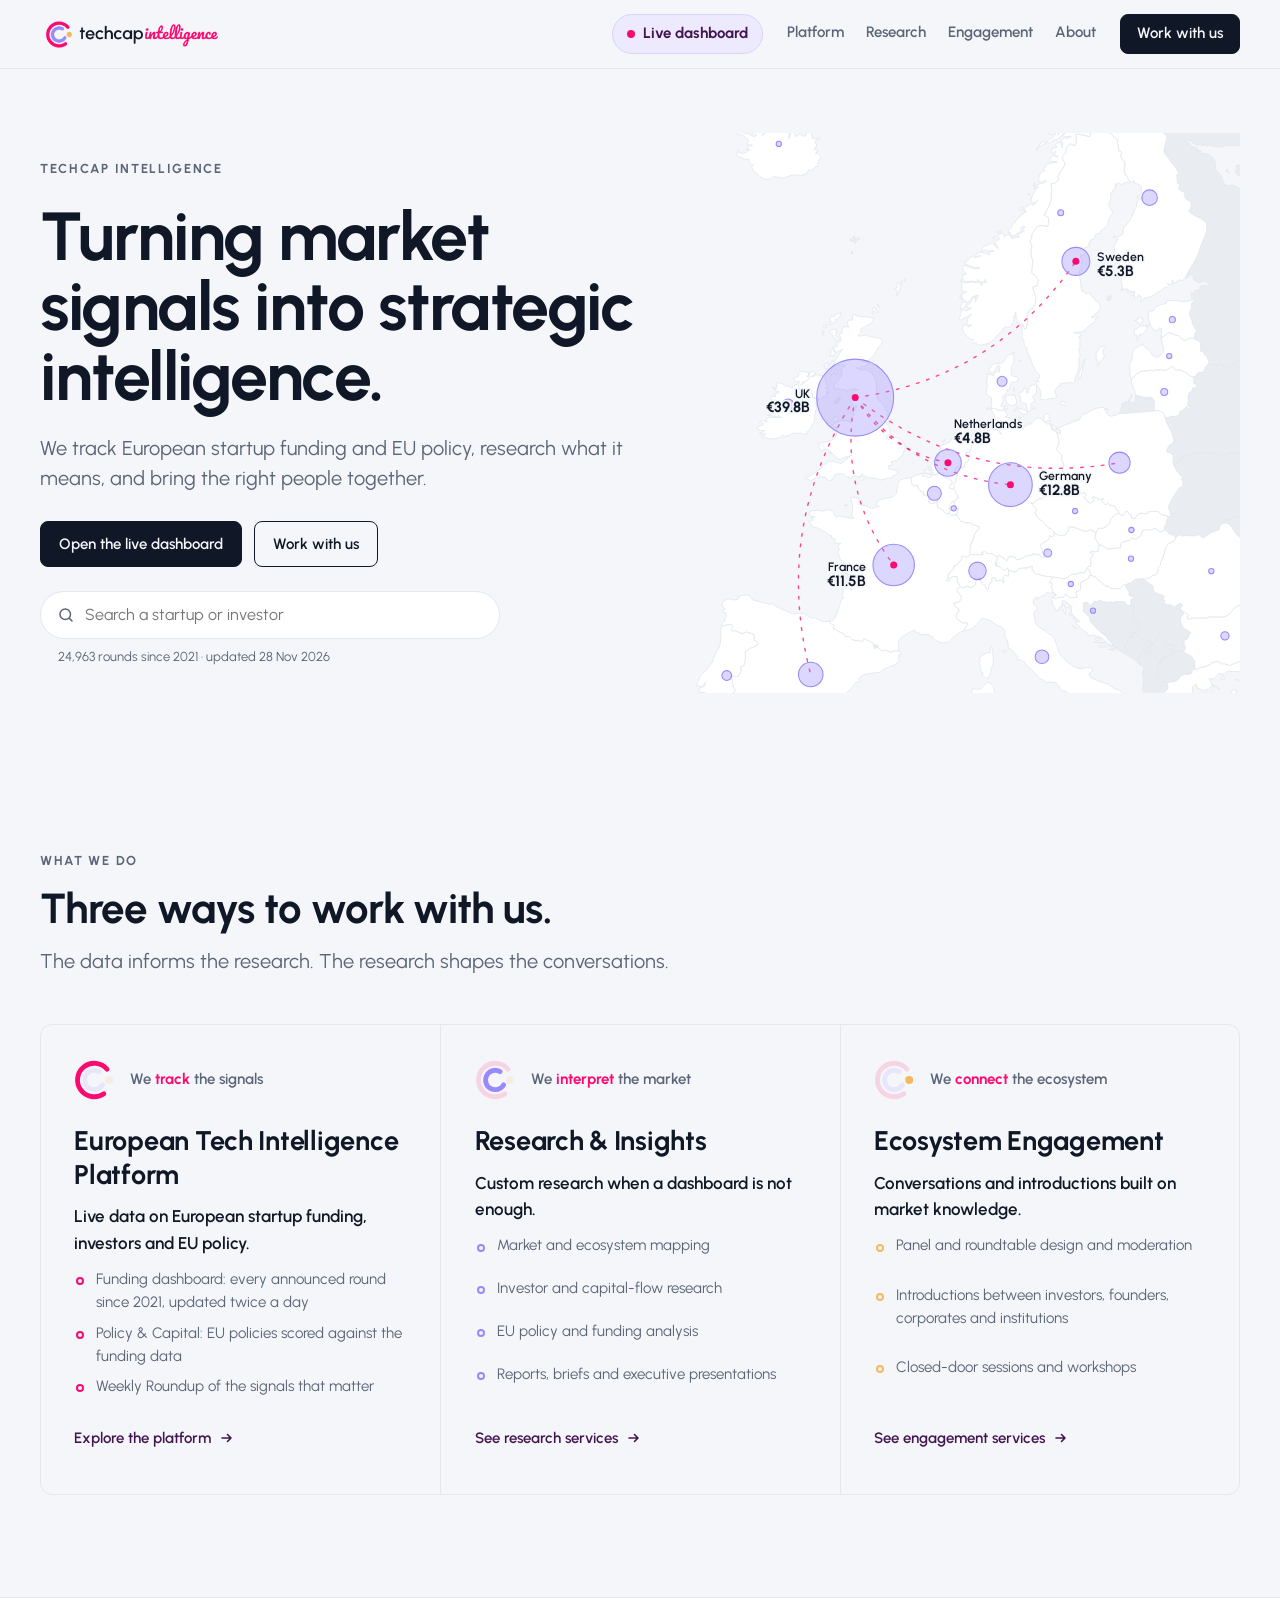
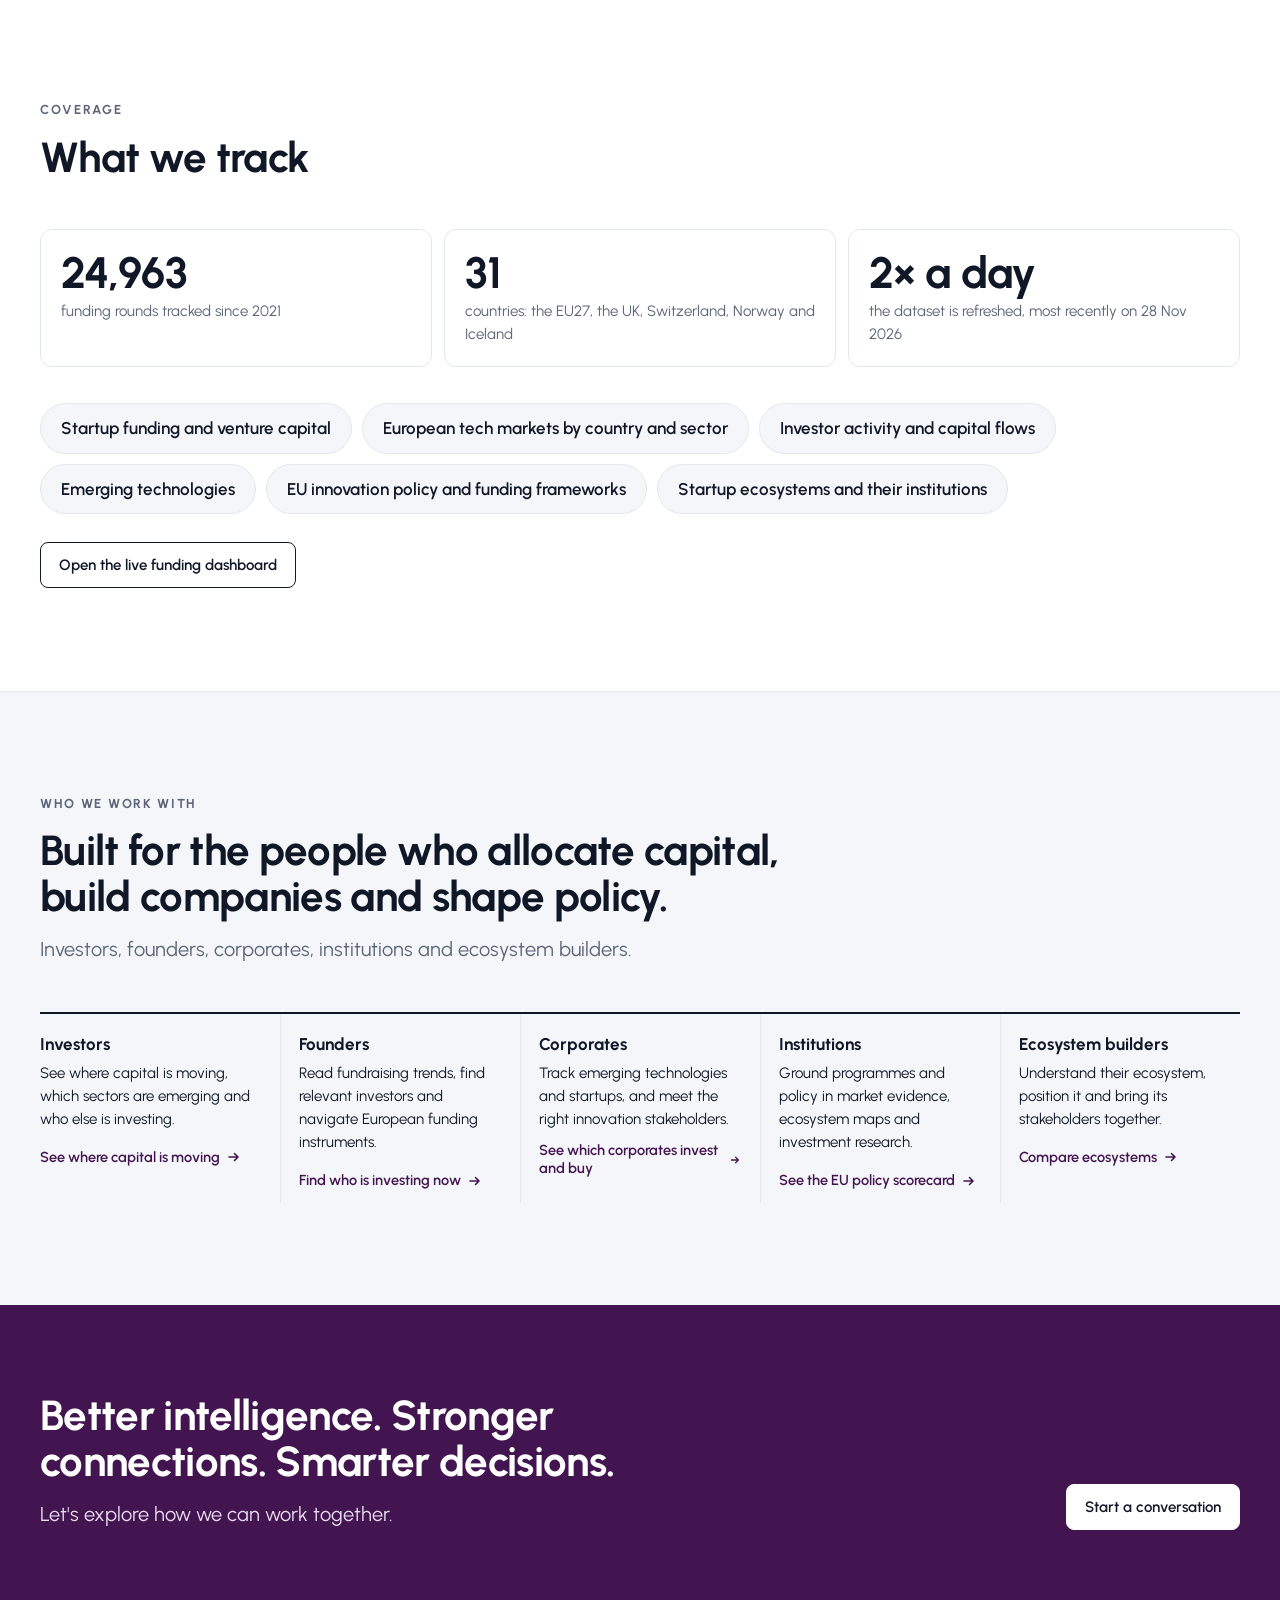
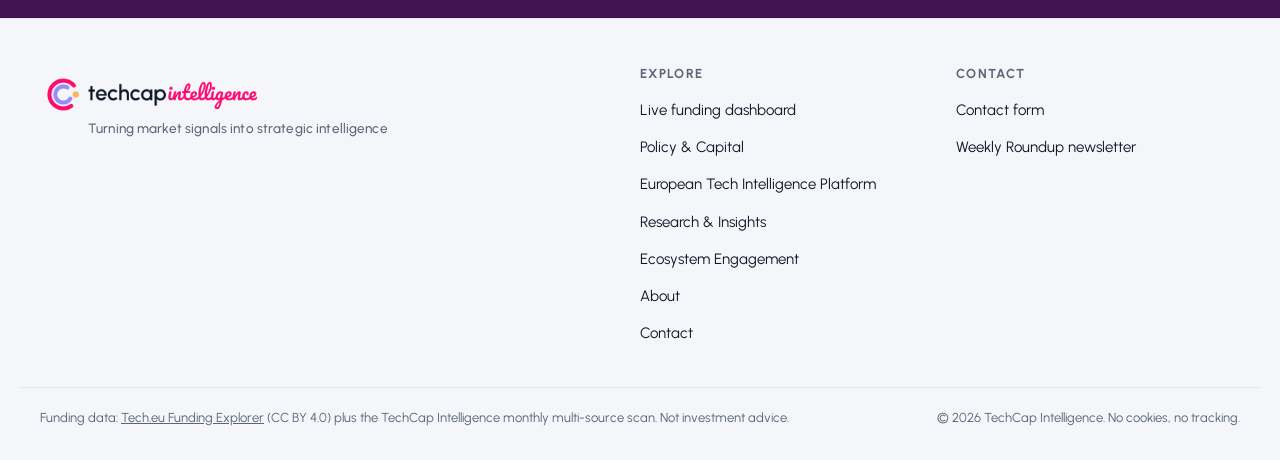
==== commit 41cd9e30: "Update funding data" ====
--- a/site/index.html
+++ b/site/index.html
@@ -49,7 +49,7 @@
         <label class="sr-only" for="heroSearch">Search a startup or investor</label>
         <input id="heroSearch" type="search" placeholder="Search a startup or investor" autocomplete="off" aria-controls="heroHits" aria-autocomplete="list">
         <ul id="heroHits" role="listbox" hidden></ul>
-        <p class="hero-search-note">24,963 rounds since 2021 · updated 27 Nov 2026</p>
+        <p class="hero-search-note">24,963 rounds since 2021 · updated 28 Nov 2026</p>
       </div>
     </div>
     <figure class="hero-map">
@@ -97,7 +97,7 @@
     <dl class="facts">
       <div><dt>24,963</dt><dd>funding rounds tracked since 2021</dd></div>
       <div><dt>31</dt><dd>countries: the EU27, the UK, Switzerland, Norway and Iceland</dd></div>
-      <div><dt>2&times; a day</dt><dd>the dataset is refreshed, most recently on 27 Nov 2026</dd></div>
+      <div><dt>2&times; a day</dt><dd>the dataset is refreshed, most recently on 28 Nov 2026</dd></div>
     </dl>
     <ul class="tags big"><li>Startup funding and venture capital</li><li>European tech markets by country and sector</li><li>Investor activity and capital flows</li><li>Emerging technologies</li><li>EU innovation policy and funding frameworks</li><li>Startup ecosystems and their institutions</li></ul>
     <p class="after"><a class="btn btn-outline" href="dashboard.html">Open the live funding dashboard</a></p>
